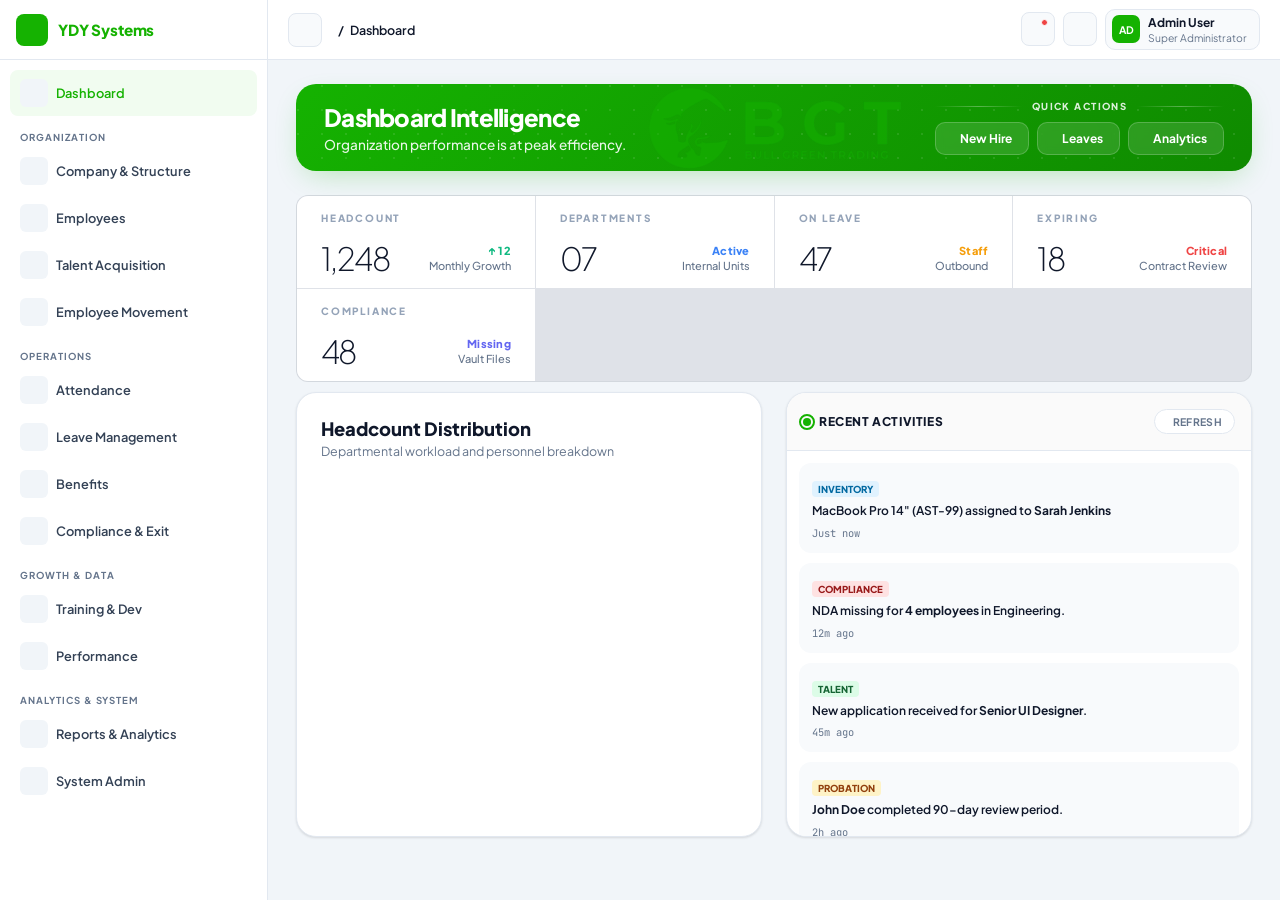
==== index.html @ 723e5ff7 "Update index.html" ====
<!DOCTYPE html>
<html lang="en">
<head>
<meta charset="UTF-8">
<meta name="viewport" content="width=device-width, initial-scale=1.0">
<title>YDY HRM Enterprise</title>
<link rel="preconnect" href="https://fonts.googleapis.com">
<link rel="preconnect" href="https://fonts.gstatic.com" crossorigin>
<link rel="dns-prefetch" href="https://unpkg.com">
<link rel="dns-prefetch" href="https://cdn.jsdelivr.net">
<link href="https://fonts.googleapis.com/css2?family=Plus+Jakarta+Sans:wght@400;500;600;700;800&family=JetBrains+Mono:wght@400;500&display=swap" rel="stylesheet">
<style>
:root{--primary:#15b201;--primary-light:#f1fcf0;--primary-dark:#0f8a00;--sidebar-w:268px;--header-h:60px;--bg:#f1f5f9;--surface:#ffffff;--border:#e2e8f0;--text:#0f172a;--muted:#64748b;--success:#16a34a;--success-bg:#dcfce7;--warning:#d97706;--warning-bg:#fef3c7;--danger:#dc2626;--danger-bg:#fee2e2;--info:#0891b2;--info-bg:#cffafe;--radius:10px;--shadow:0 1px 3px rgba(0,0,0,.07),0 1px 2px rgba(0,0,0,.05);--shadow-md:0 4px 6px -1px rgba(0,0,0,.07),0 2px 4px -1px rgba(0,0,0,.05);--transition:.28s cubic-bezier(.4,0,.2,1)}
*{margin:0;padding:0;box-sizing:border-box;scrollbar-width:thin;scrollbar-color:#cbd5e1 transparent}
::-webkit-scrollbar{width:6px;height:6px}
::-webkit-scrollbar-track{background:transparent}
::-webkit-scrollbar-thumb{background:#cbd5e1;border-radius:20px;border:1px solid transparent;background-clip:content-box}
::-webkit-scrollbar-thumb:hover{background:var(--primary);border:0 solid transparent}
.sidebar-scroll:hover::-webkit-scrollbar-thumb,.content-area:hover::-webkit-scrollbar-thumb,.table-wrap:hover::-webkit-scrollbar-thumb,.modal-box:hover::-webkit-scrollbar-thumb{background:#cbd5e1}
.sidebar-scroll::-webkit-scrollbar-thumb:hover,.content-area::-webkit-scrollbar-thumb:hover,.table-wrap::-webkit-scrollbar-thumb:hover,.modal-box::-webkit-scrollbar-thumb:hover{background:var(--primary)!important}
body{font-family:'Plus Jakarta Sans',sans-serif;background:var(--bg);color:var(--text);display:flex;min-height:100vh;overflow:hidden}
.sidebar{width:var(--sidebar-w);background:var(--surface);border-right:1px solid var(--border);display:flex;flex-direction:column;position:fixed;height:100vh;z-index:200;transition:width var(--transition),transform var(--transition);overflow:visible}
.sidebar-brand{height:var(--header-h);padding:0 16px;display:flex;align-items:center;gap:10px;font-weight:800;font-size:.95rem;color:var(--primary);border-bottom:1px solid var(--border);letter-spacing:-.01em;flex-shrink:0;white-space:nowrap;overflow:hidden}
.brand-icon{width:32px;height:32px;background:var(--primary);border-radius:8px;display:flex;align-items:center;justify-content:center;color:#fff;flex-shrink:0}
.sidebar-brand-text{overflow:hidden;white-space:nowrap;transition:opacity var(--transition),width var(--transition)}
.sidebar-scroll{flex:1;overflow-y:auto;overflow-x:hidden;padding:10px 10px 20px}
.nav-label{padding:14px 10px 5px;font-size:.6rem;text-transform:uppercase;letter-spacing:.1em;color:var(--muted);font-weight:700;white-space:nowrap;overflow:hidden}
.nav-group{margin-bottom:1px}
.nav-trigger{display:flex;align-items:center;justify-content:space-between;padding:9px 10px;color:#334155;border-radius:8px;font-size:.8rem;font-weight:600;cursor:pointer;transition:background .15s,color .15s;user-select:none;white-space:nowrap}
.nav-trigger:hover,.nav-trigger.parent-active{background:var(--primary-light)!important;color:var(--primary)!important}
.nav-trigger.open{background:transparent;color:var(--text)}
.nav-trigger-left{display:flex;align-items:center;gap:8px;overflow:hidden}
.nav-icon{width:28px;height:28px;border-radius:6px;display:flex;align-items:center;justify-content:center;background:#f1f5f9;color:var(--muted);flex-shrink:0;transition:all .15s}
.nav-trigger.open .nav-icon{background:#f1f5f9;color:var(--muted)}
.nav-trigger:hover .nav-icon,.nav-active .nav-icon,.nav-trigger.parent-active .nav-icon{background:var(--primary-light)!important;color:var(--primary)!important}
.chevron{transition:transform .2s;color:#94a3b8;flex-shrink:0}
.nav-trigger.open .chevron{transform:rotate(90deg);color:var(--primary)}
.submenu{overflow:hidden;max-height:0;transition:max-height .3s ease;padding-left:10px}
.submenu.open{max-height:1000px}
.sub-link{display:flex;align-items:center;gap:8px;padding:7px 10px;color:var(--muted);font-size:.77rem;font-weight:500;border-radius:6px;cursor:pointer;transition:all .15s;margin-bottom:1px;white-space:nowrap}
.sub-link:hover{color:var(--primary);background:#f8fafc}
.sub-link.active{color:var(--primary)!important;background:var(--primary-light);font-weight:700}
.sub-dot{width:6px;height:6px;border-radius:50%;background:var(--border);flex-shrink:0}
.sub-link.active .sub-dot{background:var(--primary)}
.dash-link{display:flex;align-items:center;gap:8px;padding:9px 10px;border-radius:8px;font-size:.8rem;font-weight:600;cursor:pointer;color:#334155;transition:all .15s;white-space:nowrap}
.dash-link:hover,.dash-link.active{background:var(--primary-light);color:var(--primary)}
.sidebar-overlay{display:none;position:fixed;inset:0;background:rgb(0,0,0);z-index:199;opacity:0;transition:opacity var(--transition)}
.sidebar-overlay.visible{opacity:1}
.sidebar.collapsed{width:78px!important;overflow:visible!important}
.sidebar.collapsed .sidebar-brand{background:#fff!important;border-bottom:1px solid #1e293b!important}
.sidebar.collapsed .sidebar-scroll{background:var(--surface)!important;overflow-y:auto!important;overflow-x:hidden!important;height:calc(100vh - var(--header-h))}
.sidebar.collapsed .sidebar-scroll::-webkit-scrollbar-thumb{background:rgba(255,255,255,.2)}
.sidebar.collapsed .nav-icon{background:#f1f5f9!important;color:var(--muted)!important;margin:0 auto}
.sidebar.collapsed .nav-trigger:hover .nav-icon,.sidebar.collapsed .dash-link:hover .nav-icon{background:var(--primary-light)!important;color:var(--primary)!important}
.sidebar.collapsed .nav-trigger,.sidebar.collapsed .dash-link{margin:4px 8px;padding:10px 0;justify-content:flex-start}
.sidebar.collapsed .nav-trigger-left{gap:0}
.sidebar.collapsed .nav-icon{margin:0 auto;width:32px;height:32px}
.sidebar.collapsed .sidebar-brand-text,.sidebar.collapsed .nav-label,.sidebar.collapsed span,.sidebar.collapsed .chevron{display:none!important}
.sidebar.collapsed .dash-link:hover::after{display:none!important}
.sidebar.collapsed .nav-group::after{content:'';position:absolute;top:0;right:-15px;width:20px;height:100%;z-index:5;display:none}
@media(min-width:769px){
  .sidebar.collapsed .submenu{display:none!important}
  .sidebar.collapsed .dash-link:hover .nav-trigger-left span{display:block!important;position:fixed;left:78px;width:160px;padding:12px 16px;background:var(--surface);color:var(--text);font-size:.8rem;font-weight:700;border:1px solid var(--border);border-left:4px solid var(--primary);border-radius:0 10px 10px 0;box-shadow:15px 10px 40px rgba(0,0,0,.15);z-index:9999;pointer-events:none;transform:translateX(0)}
  .sidebar.collapsed .nav-group{position:relative}
  .sidebar.collapsed .nav-group::after{content:'';position:absolute;top:0;right:-20px;width:25px;height:100%;z-index:10;display:none}
  .sidebar.collapsed .nav-group:hover::after{display:block;z-index:5}
  .sidebar.collapsed .nav-group:hover .submenu{display:flex!important;flex-direction:column;position:fixed;left:78px;width:230px;background:var(--surface);border:1px solid var(--border);border-left:4px solid var(--primary);border-radius:0 12px 12px 12px;box-shadow:15px 10px 40px rgba(0,0,0,.15);padding:45px 8px 12px;opacity:1;visibility:visible;z-index:9999;max-height:calc(100vh - 20px)!important;overflow-y:auto!important;margin-left:-1px;transform:translateX(0);transition:opacity .2s ease}
  .sidebar.collapsed .nav-group:hover .nav-trigger-left span{pointer-events:none;display:block!important;position:fixed;left:78px;z-index:10000;margin-left:-1px;width:222px;padding:12px 16px;background:#fafafa;color:var(--text);font-size:.65rem;font-weight:800;text-transform:uppercase;letter-spacing:.05em;border-bottom:1px solid var(--border);border-radius:0 11px 0 0;transform:translateX(0)}
  .sidebar.collapsed .nav-group:hover .sub-link{display:flex!important;padding:10px 12px!important;color:var(--muted)!important}
  .sidebar.collapsed .nav-group:hover .sub-link span{display:block!important;font-size:.8rem!important}
  .sidebar.collapsed .nav-group:hover .sub-dot{display:block!important}
  .sidebar.collapsed .dash-link:hover::after{content:attr(title);position:fixed;left:85px;background:var(--text);color:#fff;padding:6px 12px;border-radius:6px;font-size:.75rem;white-space:nowrap;z-index:9999}
  .sidebar.collapsed .nav-group:hover .dash-link span{display:block!important;position:absolute;left:72px;background:var(--text);color:#fff;padding:5px 12px;border-radius:6px;font-size:.75rem}
}
.main{flex:1;margin-left:var(--sidebar-w);display:flex;flex-direction:column;height:100vh;overflow:hidden;transition:margin-left var(--transition)}
.main.sidebar-collapsed{margin-left:78px}
@media(max-width:768px){.main{margin-left:0!important}}
.topbar{height:var(--header-h);background:var(--surface);border-bottom:1px solid var(--border);display:flex;align-items:center;justify-content:space-between;padding:0 20px;flex-shrink:0;gap:10px}
.topbar-left{display:flex;align-items:center;gap:10px;min-width:0}
.breadcrumb{display:flex;align-items:center;gap:6px;font-size:.78rem;color:var(--muted);white-space:nowrap;overflow:hidden}
.breadcrumb span{color:var(--text);font-weight:600}
.topbar-right{display:flex;align-items:center;gap:8px;flex-shrink:0}
.icon-btn{width:34px;height:34px;border-radius:8px;background:#f8fafc;border:1px solid var(--border);display:flex;align-items:center;justify-content:center;cursor:pointer;color:var(--muted);transition:all .15s;position:relative;flex-shrink:0}
.icon-btn:hover{background:var(--primary-light);color:var(--primary)}
.notif-dot{position:absolute;top:6px;right:6px;width:7px;height:7px;border-radius:50%;background:#ef4444;border:1.5px solid var(--surface)}
.sidebar-toggle{cursor:pointer;width:34px;height:34px;border-radius:8px;background:#f8fafc;border:1px solid var(--border);display:flex;align-items:center;justify-content:center;color:var(--muted);transition:all .15s;flex-shrink:0}
.sidebar-toggle:hover{background:var(--primary-light);color:var(--primary);border-color:var(--primary)}
.topbar-user{display:flex;align-items:center;gap:8px;padding:5px 12px 5px 6px;border:1px solid var(--border);border-radius:10px;background:#f8fafc;cursor:pointer;transition:background .15s}
.topbar-user:hover{background:var(--primary-light)}
.topbar-user-avatar{width:28px;height:28px;border-radius:7px;background:var(--primary);color:#fff;display:flex;align-items:center;justify-content:center;font-size:.65rem;font-weight:700;flex-shrink:0}
.topbar-user-info{line-height:1.3}
.topbar-user-info .u-name{font-size:.75rem;font-weight:700;color:var(--text);white-space:nowrap}
.topbar-user-info .u-role{font-size:.65rem;color:var(--muted);white-space:nowrap}
@media(max-width:480px){.topbar-user-info{display:none}.topbar-user{padding:5px}}
.content-area{flex:1;overflow-y:auto;padding:24px 28px}
@media(max-width:768px){.content-area{padding:16px}}
@media(max-width:480px){.content-area{padding:12px}}
.page{display:none}
.page.active{display:block}
.page-header{display:flex;justify-content:space-between;align-items:flex-start;margin-bottom:24px;flex-wrap:wrap;gap:12px}
.page-title{font-size:1.1rem;font-weight:800;color:var(--text)}
.page-sub{font-size:.78rem;color:var(--muted);margin-top:3px}
.btn{display:inline-flex;align-items:center;gap:6px;padding:8px 16px;border-radius:8px;font-size:.78rem;font-weight:600;cursor:pointer;border:none;transition:all .15s;font-family:inherit;white-space:nowrap}
.btn-primary{background:var(--primary);color:#fff}
.btn-primary:hover{background:var(--primary-dark)}
.btn-secondary{background:#f1f5f9;color:var(--text);border:1px solid var(--border)}
.btn-secondary:hover{background:#e2e8f0}
.btn-danger{background:var(--danger);color:#fff}
.btn-danger:hover{background:#b91c1c}
.btn-success{background:var(--success);color:#fff}
.btn-success:hover{background:#15803d}
.btn-sm{padding:5px 10px;font-size:.72rem}
.btn-xs{padding:3px 8px;font-size:.68rem}
.btn-glass-pro{background:rgba(255,255,255,.15);border:1px solid rgba(255,255,255,.25);backdrop-filter:blur(10px);color:white;padding:12px 20px;border-radius:12px;font-size:.8rem;font-weight:700;display:flex;align-items:center;gap:8px;transition:all .2s ease;cursor:pointer}
.btn-glass-pro:hover{background:rgba(255,255,255,.25);transform:translateY(-2px);border-color:rgba(255,255,255,.5)}
.btn-glass-pro-slim{all:unset;display:flex;align-items:center;gap:8px;padding:8px 16px;background:rgba(255,255,255,.12);border:1px solid rgba(255,255,255,.2);border-radius:10px;color:white;font-size:.75rem;font-weight:700;cursor:pointer;transition:all .2s ease;backdrop-filter:blur(4px)}
.btn-glass-pro-slim i{opacity:.9}
.btn-glass-pro-slim:hover{background:rgba(255,255,255,.25);border-color:rgba(255,255,255,.5);transform:translateY(-2px)}
.btn-glass-pro-slim:active{transform:translateY(0) scale(.97)}
.btn-edit-glass{background:rgba(255,255,255,.15);color:#fff;border:1px solid rgba(255,255,255,.3);backdrop-filter:blur(4px);padding:10px 18px;font-size:.75rem;letter-spacing:.02em;transition:all .2s ease}
.btn-edit-glass:hover{background:rgba(255,255,255,.3);color:#fff;transform:translateY(-2px)}
.card{background:var(--surface);border:1px solid var(--border);border-radius:var(--radius);box-shadow:var(--shadow)}
.card-body{padding:20px}
.card-header{padding:16px 20px;border-bottom:1px solid var(--border);display:flex;align-items:center;justify-content:space-between;flex-wrap:wrap;gap:8px}
.card-title{font-size:.88rem;font-weight:700;color:var(--text)}
.stats-row{display:grid;gap:16px;margin-bottom:20px}
.stats-4{grid-template-columns:repeat(4,1fr)}
.stats-3{grid-template-columns:repeat(3,1fr)}
@media(max-width:1100px){.stats-4{grid-template-columns:repeat(2,1fr)}}
@media(max-width:600px){.stats-4,.stats-3{grid-template-columns:1fr 1fr}}
@media(max-width:400px){.stats-4,.stats-3{grid-template-columns:1fr}}
.stat-card{background:var(--surface);border:1px solid var(--border);border-radius:var(--radius);padding:18px;box-shadow:var(--shadow)}
.stat-label{font-size:.7rem;font-weight:600;color:var(--muted);text-transform:uppercase;letter-spacing:.05em;margin-bottom:6px}
.stat-value{font-size:1.5rem;font-weight:800;color:var(--text);line-height:1}
.stat-change{font-size:.72rem;margin-top:6px}
.stat-up{color:var(--success)}
.stat-icon-wrap{width:40px;height:40px;border-radius:8px;display:flex;align-items:center;justify-content:center;flex-shrink:0}
.stat-flex{display:flex;align-items:center;justify-content:space-between}
.bento-grid{display:grid;grid-template-columns:repeat(12,1fr);grid-auto-rows:min-content;gap:12px}
@media(max-width:900px){.bento-grid>[style*="span 5"],.bento-grid>[style*="span 4"],.bento-grid>[style*="span 3"],.bento-grid>[style*="span 7"],.bento-grid>[style*="span 12"]{grid-column:span 12!important}}
.bento-card{background:var(--surface);border:1px solid var(--border);border-radius:8px;display:flex;flex-direction:column}
.bento-header{padding:12px 16px;border-bottom:1px solid var(--border);display:flex;align-items:center;gap:8px;background:#fafafa}
.bento-header i{color:var(--primary)}
.bento-title{font-size:.75rem;font-weight:800;text-transform:uppercase;letter-spacing:.03em;color:var(--muted)}
.bento-body{padding:16px;flex:1}
.bento-item{background:var(--surface);border:1px solid var(--border);border-radius:20px;padding:24px;transition:transform .2s ease,border-color .2s ease}
.bento-item:hover{border-color:var(--primary)}
.d-row{display:flex;justify-content:space-between;align-items:center;padding:8px 0;border-bottom:1px dotted var(--border);gap:8px}
.d-row:last-child{border-bottom:none;padding-bottom:0}
.d-row:first-child{padding-top:0}
.d-label{font-size:.72rem;color:var(--muted);font-weight:500;flex-shrink:0}
.d-value{font-size:.78rem;font-weight:700;color:var(--text);text-align:right}
.table-wrap{overflow-x:auto;position:relative;border-radius:0 0 var(--radius) var(--radius);-webkit-overflow-scrolling:touch}
table.tbl{width:100%;border-collapse:separate;border-spacing:0;table-layout:auto}
table.tbl th{cursor: pointer; user-select: none; transition: background .15s;padding:6px 18px!important;background:#f8fafc;font-size:.72rem;font-weight:900;color:var(--muted);text-transform:uppercase;letter-spacing:.05em;border-bottom:1px solid var(--border);white-space:nowrap;text-align:left}
table.tbl th:hover { background: #f1f5f9!important; color: var(--primary); }
.sort-indicator { margin-left: 4px; opacity: 0.5; font-family: monospace; font-size: 10px; }
table.tbl td{padding:4px 14px!important;font-size:.8rem;border-bottom:1px solid var(--border);color:var(--text);vertical-align:middle;background-color:var(--surface)}
table.tbl tr:hover td{background-color:#fcfdfe!important}
table.tbl th:last-child,table.tbl td:last-child{width:.1%;white-space:nowrap;position:sticky;right:0;z-index:20;border-left:1px solid var(--border);box-shadow:-4px 0 8px -4px rgba(0,0,0,.1)}
table.tbl th:last-child{background:#f8fafc}
table.tbl td:last-child{background:var(--surface);text-align:center}
table.tbl tr:hover td:last-child{background:#fcfdfe!important}
#tbl-employees table.tbl{width:max-content;min-width:100%}
#tbl-employees table.tbl td,#tbl-employees table.tbl th{min-width:140px}
#tbl-employees table.tbl th:first-child,#tbl-employees table.tbl td:first-child{position:sticky;left:0;z-index:21;border-right:1px solid var(--border);background:#f8fafc}
#tbl-employees table.tbl td:first-child{background:var(--surface)}
.pagination{display:flex;align-items:center;justify-content:space-between;padding:12px 16px;border-top:1px solid var(--border);flex-wrap:wrap;gap:8px}
.pagination-info{font-size:.75rem;color:var(--muted)}
.pagination-btns{display:flex;align-items:center;gap:4px;flex-wrap:wrap}
.pg-btn{min-width:30px;height:30px;padding:0 6px;border-radius:6px;border:1px solid var(--border);background:#fff;font-size:.75rem;font-weight:600;cursor:pointer;display:flex;align-items:center;justify-content:center;color:var(--muted);transition:all .15s}
.pg-btn:hover:not(:disabled){background:var(--primary-light);color:var(--primary);border-color:var(--primary)}
.pg-btn.active{background:var(--primary);color:#fff;border-color:var(--primary)}
.pg-btn:disabled{opacity:.4;cursor:not-allowed}
.badge{display:inline-flex;align-items:center;gap:4px;padding:3px 9px;border-radius:20px;font-size:.68rem;font-weight:700}
.badge-success{background:var(--success-bg);color:var(--success)}
.badge-warning{background:var(--warning-bg);color:var(--warning)}
.badge-danger{background:var(--danger-bg);color:var(--danger)}
.badge-info{background:var(--info-bg);color:var(--info)}
.badge-neutral{background:#f1f5f9;color:var(--muted)}
.badge-primary{background:var(--primary-light);color:var(--primary)}
.avatar{width:36px;height:36px;border-radius:8px;background:var(--primary-light);color:var(--primary);display:flex;align-items:center;justify-content:center;font-size:.68rem;font-weight:700;flex-shrink:0}
.avatar-sm{width:28px;height:28px;font-size:.6rem}
.search-container{width:100%;max-width:400px;position:relative}
.search-inner{display:flex;align-items:center;height:40px;background:var(--surface);border:1px solid var(--border);border-radius:10px;padding:0 4px 0 14px;transition:all .2s ease;box-shadow:var(--shadow)}
.search-inner:focus-within{border-color:var(--primary);background:#fff;box-shadow:0 0 0 3px var(--primary-light),0 4px 12px rgba(0,0,0,.05)}
.search-lead-icon{color:var(--muted);width:15px;height:15px;flex-shrink:0;transition:color .2s ease}
.search-inner:focus-within .search-lead-icon{color:var(--primary)}
.search-inner input{flex:1;border:none;background:transparent;outline:none;padding:0 10px;font-family:inherit;font-size:.8rem;font-weight:600;color:var(--text)}
.search-inner input::placeholder{color:var(--muted);font-weight:500}
.search-actions{display:flex;align-items:center;gap:4px}
.btn-search-ghost,.btn-search-primary{width:32px;height:32px;display:flex;align-items:center;justify-content:center;border-radius:8px;cursor:pointer;border:none;transition:all .15s ease}
.btn-search-ghost i,.btn-search-primary i{width:14px;height:14px}
.btn-search-ghost{background:transparent;color:var(--muted);opacity:0;visibility:hidden;transform:scale(.9)}
.btn-search-ghost:hover{background:var(--danger-bg);color:var(--danger)}
.search-inner:has(input:not(:placeholder-shown)) .btn-search-ghost{opacity:1;visibility:visible;transform:scale(1)}
.btn-search-primary{background:var(--primary);color:#fff;box-shadow:0 2px 4px rgba(21,178,1,.2)}
.btn-search-primary:hover{background:var(--primary-dark);transform:translateX(2px)}
.search-icon{position:absolute;left:12px;top:50%;transform:translateY(-50%);color:var(--muted);pointer-events:none}
.sel{padding:7px 10px;border:1px solid var(--border);border-radius:8px;font-size:.78rem;font-family:inherit;color:var(--text);background:#f8fafc;outline:none;cursor:pointer}
.sel:focus{border-color:var(--primary)}
.form-grid{display:grid;gap:16px}
.fg-2{grid-template-columns:1fr 1fr}
.fg-3{grid-template-columns:1fr 1fr 1fr}
@media(max-width:600px){.fg-2,.fg-3{grid-template-columns:1fr}}
.form-group label{display:block;font-size:.75rem;font-weight:600;color:var(--text);margin-bottom:5px}
.form-group input,.form-group select,.form-group textarea{width:100%;padding:8px 12px;border:1px solid var(--border);border-radius:8px;font-size:.8rem;font-family:inherit;color:var(--text);background:#f8fafc;outline:none;transition:border .15s}
.form-group input:focus,.form-group select:focus,.form-group textarea:focus{border-color:var(--primary);background:#fff}
.form-group textarea{resize:vertical;min-height:80px}
input[type="checkbox"]{accent-color:var(--primary);width:15px;height:15px;cursor:pointer}
.oc-blueprint{width:100%;background-color:#f8fafc;background-image:radial-gradient(#e2e8f0 1.5px,transparent 1.5px);background-size:30px 30px;border:1px solid var(--border);border-radius:16px;padding:40px 20px 20px;overflow:auto;justify-content:center;position:relative;box-shadow:inset 0 0 40px rgba(0,0,0,.02);min-height:500px;align-items:flex-start;cursor:grab;user-select:none;-webkit-overflow-scrolling: touch;display: block; text-align: center;}
.oc-blueprint:active{cursor:grabbing}

/* Mobile specific layout (Screens smaller than 768px) */
@media (max-width: 768px) {
   .oc-tree ul {display: flex; flex-direction: column;  align-items: center;padding-top: 0;   }
    .oc-tree li { padding: 20px 0 0 0 !important; display: block; }
    .oc-tree li::before,.oc-tree li::after,.oc-tree ul::before { display: none !important; }
     .oc-tree li:not(:only-child)::after { content: ''; position: absolute; top: 0; left: 50%; border-left: 2px solid #cbd5e1; width: 0; height: 20px;}
    /* Adjust Node sizes for mobile */
    .oc-node {width: 240px; max-width: 90vw;
    }
    /* Submenu (Staff/Positions) adjustments */
    .submenu-jobs { flex-direction: column !important; align-items: center; gap: 8px !important; padding-top: 10px !important; }
    .oc-staff {  width: 200px !important;  }
    /* Ensure the zoom container doesn't shrink too small automatically */
    #oc-zoom-container { transform: none !important;   display: inline-block;}    
    /* Hide zoom controls on mobile as they interfere with touch */
    .icon-btn-group { display: none !important; }
}
.oc-container{display:inline-block;text-align:center}
.oc-tree ul{padding-top:40px;position:relative;display:flex;justify-content:center;padding-left:0}
.oc-tree li{list-style-type:none;position:relative;padding:40px 10px 0}
.oc-tree li::before,.oc-tree li::after{content:'';position:absolute;top:0;right:50%;border-top:2px solid #cbd5e1;width:50%;height:40px}
.oc-tree>li::before,.oc-tree>li::after{display:none!important}
.oc-tree>li{padding-top:0!important}
.oc-tree::before{display:none!important}
.oc-tree li::after{right:auto;left:50%;border-left:2px solid #cbd5e1}
.oc-tree li:only-child::after,.oc-tree li:only-child::before{display:none}
.oc-tree li:only-child{padding-top:0}
.oc-tree li:first-child::before,.oc-tree li:last-child::after{border:0 none}
.oc-tree li:last-child::before{border-right:2px solid #cbd5e1;border-radius:0 5px 0 0}
.oc-tree li:first-child::after{border-radius:5px 0 0 0}
.oc-tree ul::before{content:'';position:absolute;top:0;left:50%;border-left:2px solid #cbd5e1;width:0;height:40px}
.oc-node{background:#fff;border:1px solid var(--border);border-radius:14px;width:200px;display:inline-block;position:relative;z-index:10;box-shadow:var(--shadow-md);transition:all .3s cubic-bezier(.4,0,.2,1);overflow:hidden}
.oc-node:hover{transform:translateY(-8px);box-shadow:0 20px 25px -5px rgba(0,0,0,.1),0 10px 10px -5px rgba(0,0,0,.04);border-color:var(--primary)}
.oc-node-header{padding:8px 12px;background:#fafafa;border-bottom:1px solid #f1f5f9;display:flex;justify-content:space-between;align-items:center}
.oc-id{font-size:9px;font-weight:800;color:var(--muted);font-family:'JetBrains Mono'}
.oc-node-body{padding:15px;display:flex;align-items:center;gap:12px;text-align:left}
.oc-node-avatar{width:42px;height:42px;border-radius:10px;background:var(--primary-light);color:var(--primary);display:flex;align-items:center;justify-content:center;font-weight:800;font-size:.8rem;flex-shrink:0}
.oc-node-info{min-width:0}
.oc-node-name{font-size:.85rem;font-weight:800;color:var(--text);white-space:nowrap;overflow:hidden;text-overflow:ellipsis}
.oc-node-role{font-size:.65rem;color:var(--muted);font-weight:600;text-transform:uppercase;margin-top:2px}
.oc-node-footer{padding:6px 12px;background:#f8fafc;font-size:9px;font-weight:700;color:var(--muted);border-top:1px solid #f1f5f9;text-transform:uppercase;letter-spacing:.05em}
.oc-mgr{border-top:4px solid var(--primary)}
.oc-staff{border-top:4px solid #cbd5e1;width:170px;padding:12px}
.oc-staff .oc-node-name{font-size:.75rem;text-align:center;width:100%}
.oc-staff .oc-node-role{font-size:.6rem;text-align:center;width:100%}
.modal-overlay{position:fixed;inset:0;background:rgba(0,0,0,.45);z-index:900;display:none;align-items:center;justify-content:center;padding:16px}
.modal-overlay.open{display:flex}
.modal-box{background:var(--surface);border-radius:14px;width:100%;max-width:640px;max-height:90vh;overflow-y:auto;box-shadow:0 20px 60px rgba(0,0,0,.2);animation:modalIn .2s ease}
@keyframes modalIn{from{opacity:0;transform:translateY(-12px) scale(.97)}to{opacity:1;transform:none}}
.modal-header{display:flex;align-items:flex-start;justify-content:space-between;padding:20px 24px 16px;border-bottom:1px solid var(--border)}
.modal-body{padding:20px 24px}
.modal-footer{display:flex;justify-content:flex-end;gap:8px;padding:16px 24px;border-top:1px solid var(--border);flex-wrap:wrap}
.db-hero-banner{background:linear-gradient(135deg,#15b201 0%,#0f8a00 100%);border-radius:20px;padding:20px;color:white;margin-bottom:24px;display:flex;justify-content:space-between;align-items:center;position:relative;overflow:hidden;box-shadow:0 10px 30px -10px rgba(21,178,1,.3)}
.db-hero-banner::before{content:"";position:absolute;inset:0;opacity:.1;background-image:radial-gradient(circle at 2px 2px,white 1px,transparent 0);background-size:24px 24px}
.db-hero-content,.qa-stack-v2{position:relative;z-index:10}
.db-hero-content{position:relative;z-index:1}
.db-hero-title{font-size:1.75rem;font-weight:800;letter-spacing:-.03em;margin-bottom:4px}
.db-hero-sub{font-size:.85rem;opacity:.9;font-weight:500}
.db-quick-actions{display:flex;gap:12px;position:relative;z-index:1}
.db-hero-center-img{position:absolute;left:50%;top:50%;transform:translate(-50%,-50%);height:100%;width:auto;max-height:140px;pointer-events:none;z-index:1;opacity:.5;transition:height .3s ease}
@media(max-width:900px){.db-hero-center-img{opacity:.2;max-height:80px}}
@media(max-width:600px){.db-hero-center-img{display:none}}
.db-actions-wrapper{display:flex;flex-direction:column;align-items:flex-end;gap:8px;position:relative;z-index:1}
.qa-label{font-size:.65rem;font-weight:800;text-transform:uppercase;letter-spacing:.12em;color:rgba(255,255,255,.9);margin-bottom:4px}
.qa-stack-v2{display:flex;flex-direction:column;align-items:center;gap:10px}
.qa-mini-header{display:flex;align-items:center;gap:10px;width:100%}
.qa-mini-label{font-size:.6rem;font-weight:800;text-transform:uppercase;letter-spacing:.15em;color:rgba(255,255,255,.85);white-space:nowrap}
.qa-mini-line{height:1px;flex:1;background:linear-gradient(90deg,transparent,rgba(255,255,255,.3),transparent)}
.qa-button-row{display:flex;gap:8px}
.stat-ribbon-art{display:grid;grid-template-columns:repeat(auto-fit,minmax(200px,1fr));gap:1px;background:rgba(15,23,42,.08);border-radius:12px;overflow:hidden;margin-bottom:10px;border:1px solid rgba(15,23,42,.05)}
@media(max-width:1024px){.stat-ribbon-art{grid-template-columns:repeat(auto-fit,minmax(240px,1fr))}}
.art-card{position:relative;min-height:92px;padding:16px 24px;background:#fff;display:flex;flex-direction:column;justify-content:space-between;transition:all .6s cubic-bezier(.22,1,.36,1);overflow:hidden;cursor:pointer}
.art-card:hover{background:color-mix(in srgb,var(--accent-color) 4%,#fff)}
.art-card::after{content:"";position:absolute;bottom:0;left:0;width:100%;height:2px;background:var(--accent-color);transform:scaleX(0);transform-origin:right;transition:transform .5s cubic-bezier(.22,1,.36,1);opacity:.6}
.art-card:hover::after{transform:scaleX(1);transform-origin:left}
.art-label{font-size:10px;font-weight:800;color:#94a3b8;text-transform:uppercase;letter-spacing:.18em;margin-bottom:8px}
.art-main-row{display:flex;justify-content:space-between;align-items:flex-end}
.art-value{font-size:32px;font-weight:200;color:#0f172a;letter-spacing:-.05em;line-height:.8}
.art-meta-group{display:flex;flex-direction:column;align-items:flex-end;text-align:right}
.art-indicator{font-size:11px;font-weight:800;color:var(--accent-color);letter-spacing:.02em;margin-bottom:2px}
.art-subtext{font-size:11px;font-weight:500;color:#64748b;text-transform:capitalize;line-height:1.2}
.art-headcount{--accent-color:#10b981}
.art-units{--accent-color:#3b82f6}
.art-leave{--accent-color:#f59e0b}
.art-expired{--accent-color:#ef4444}
.art-missing{--accent-color:#6366f1}
@media(max-width:640px){.db-hero-center-img{height:60%;opacity:.3}.art-card{padding:20px;height:auto}.art-value{font-size:28px}}
.bento-container{display:grid;grid-template-columns:1fr 1fr;gap:24px;align-items:stretch;width:100%}
.bento-container>*{grid-column:span 1!important}
@media(max-width:1100px){.bento-container{grid-template-columns:1fr}}
@media(max-width:1200px){.chart-main-wrap,.activity-side-wrap{grid-column:span 2}}
@media(max-width:768px){.db-hero-banner{flex-direction:column;align-items:flex-start;gap:20px;padding:20px!important}.bento-container{grid-template-columns:1fr}.chart-main-wrap,.activity-side-wrap{grid-column:span 1}.qa-button-row{flex-wrap:wrap;justify-content:center}}
.chart-main-wrap{padding:20px}
.activity-side-wrap{background:var(--surface);border:1px solid var(--border);border-radius:20px;display:flex;flex-direction:column;max-height:420px;overflow:hidden;box-shadow:var(--shadow)}
.pulse-header{padding:16px;border-bottom:1px solid var(--border);display:flex;justify-content:space-between;align-items:center;background:#fafafa}
.pulse-label{font-size:.75rem;font-weight:800;color:var(--text);display:flex;align-items:center;gap:8px;text-transform:uppercase;letter-spacing:.05em}
.live-indicator{width:8px;height:8px;background:var(--primary);border-radius:50%;position:relative}
.live-indicator::after{content:'';position:absolute;inset:-4px;border-radius:50%;border:2px solid var(--primary);animation:pulse-ring 1.5s cubic-bezier(.455,.03,.515,.955) infinite}
@keyframes pulse-ring{0%{transform:scale(.3);opacity:1}80%,100%{transform:scale(1.5);opacity:0}}
.hr-pulse-feed{padding:12px;overflow-y:auto;flex:1;scrollbar-width:thin}
.pulse-item{padding:12px;border-radius:12px;background:#f8fafc;margin-bottom:10px;border:1px solid transparent;transition:all .2s ease}
.pulse-item:hover{background:#fff;border-color:var(--border);transform:translateY(-2px);box-shadow:var(--shadow)}
.pulse-type{font-size:.6rem;font-weight:800;text-transform:uppercase;padding:2px 6px;border-radius:4px;margin-bottom:6px;display:inline-block}
.type-asset{background:#e0f2fe;color:#0369a1}
.type-prob{background:#fef3c7;color:#92400e}
.type-crit{background:#fee2e2;color:#991b1b}
.type-hire{background:#dcfce7;color:#166534}
.pulse-content{font-size:.75rem;font-weight:600;color:var(--text);line-height:1.4}
.pulse-ts{font-size:.65rem;color:var(--muted);margin-top:6px;display:block;font-family:'JetBrains Mono',monospace}
.refresh-pill{all:unset;display:flex;align-items:center;gap:6px;padding:5px 12px;background:#fff;border:1px solid var(--border);border-radius:100px;color:var(--muted);font-size:.65rem;font-weight:700;text-transform:uppercase;letter-spacing:.03em;cursor:pointer;transition:all .2s ease;user-select:none}
.refresh-pill:hover{background:var(--primary-light);color:var(--primary);border-color:var(--primary);box-shadow:0 2px 8px -2px rgba(21,178,1,.15)}
.refresh-pill:active{transform:translateY(1px) scale(.96)}
.refresh-pill i{transition:transform .2s ease}
.activity-item{position:relative;padding:12px 16px;background:#f8fafc;border-radius:12px;border-left:4px solid var(--border);margin-bottom:12px;transition:transform .2s ease,box-shadow .2s ease;cursor:default}
.activity-item:hover{transform:translateX(4px);background:#fff;box-shadow:var(--shadow)}
.activity-item.success{border-left-color:var(--success)}
.activity-item.warning{border-left-color:var(--warning)}
.activity-item.danger{border-left-color:var(--danger)}
.activity-item.info{border-left-color:var(--info)}
.activity-header{display:flex;justify-content:space-between;align-items:center;margin-bottom:4px}
.activity-module-tag{font-size:.6rem;font-weight:800;text-transform:uppercase;letter-spacing:.05em;color:var(--muted)}
.activity-time{font-size:.65rem;color:#94a3b8;font-family:'JetBrains Mono',monospace}
.activity-title{font-size:.75rem;font-weight:700;color:var(--text);display:block}
.activity-desc{font-size:.7rem;color:var(--muted);line-height:1.4;margin-top:2px}
.log-container{display:flex;flex-direction:column;gap:12px;height:100%}
.no-activity{flex:1;display:flex;flex-direction:column;align-items:center;justify-content:center;color:var(--muted);gap:8px;opacity:.6;padding:40px 0}
.stat-v6-label{font-size:.7rem;font-weight:800;color:var(--muted);text-transform:uppercase;letter-spacing:.05em}
.stat-v6-value{font-size:1.8rem;font-weight:800;color:var(--text);margin:4px 0}
.stat-v6-trend{font-size:.7rem;font-weight:700;display:flex;align-items:center;gap:4px}
.as-search-wrapper{display:flex;align-items:center;background:#fff;padding:4px 4px 4px 14px;border-radius:10px;border:1px solid var(--border);flex:1;max-width:460px;box-shadow:var(--shadow)}
.as-search-icon{color:var(--muted);flex-shrink:0}
.as-search-input{border:none;background:transparent;padding:8px 12px;font-size:.8rem;outline:none;flex:1;font-family:inherit;color:var(--text);min-width:0}
.as-add-btn{height:32px;padding:0 12px;white-space:nowrap;flex-shrink:0}
.as-stream-header,.asset-stripe{display:grid;grid-template-columns:110px 1.4fr 1fr 1fr 1fr 1.2fr 120px;align-items:center}
@media(max-width:900px){.as-stream-header,.asset-stripe{grid-template-columns:90px 1fr 1fr 90px}.as-stream-header>*:nth-child(n+5),.asset-stripe>*:nth-child(n+5){display:none}}
@media(max-width:580px){.as-stream-header,.asset-stripe{grid-template-columns:80px 1fr 80px}.as-stream-header>*:nth-child(n+4),.asset-stripe>*:nth-child(n+4){display:none}}
.as-stream-header{padding:12px 0;font-size:.65rem;font-weight:700;color:var(--muted);text-transform:uppercase;letter-spacing:.05em}
.asset-stream{display:flex;flex-direction:column;gap:4px}
.asset-stripe{background:var(--surface);padding:14px 0;border-radius:10px;border:1px solid var(--border);transition:all .2s cubic-bezier(.4,0,.2,1)}
.asset-stripe:hover{background:#fcfdfe;border-color:var(--primary);transform:translateX(4px);box-shadow:-4px 0 0 var(--primary),var(--shadow-md)}
.as-id{font-size:.75rem;font-weight:600;color:var(--muted);padding-left:16px}
.as-name{font-size:.8rem;font-weight:700;color:var(--text)}
.as-custodian-prev{font-size:.78rem;font-weight:500;color:var(--muted);opacity:.7}
.as-custodian-curr{font-size:.78rem;font-weight:600;color:var(--text)}
.as-ref-text,.as-location-text{font-size:.75rem;color:var(--muted)}
.as-actions{display:flex;gap:8px;justify-content:flex-end;padding-right:16px}
.as-icon-btn{width:30px;height:30px;border-radius:8px;display:flex;align-items:center;justify-content:center;border:1px solid var(--border);background:#fff;color:var(--muted);transition:all .15s;cursor:pointer}
.as-icon-btn:hover{background:var(--primary);color:#fff;border-color:var(--primary)}
.as-icon-btn.edit-btn:hover{background:var(--text);color:#fff;border-color:var(--text)}
.as-combo-container{position:relative;width:100%}
.as-combo-results{position:absolute;top:calc(100% + 5px);left:0;right:0;background:#fff;border:1px solid var(--border);border-radius:10px;box-shadow:0 12px 30px rgba(0,0,0,.12);max-height:180px;overflow-y:auto;z-index:9999;display:none}
.as-combo-results.active{display:block}
.as-res-item{padding:10px 14px;font-size:.8rem;font-weight:500;cursor:pointer;color:var(--text);border-bottom:1px solid #f8fafc;transition:all .15s}
.as-res-item:last-child{border-bottom:none}
.as-res-item:hover{background:var(--primary-light);color:var(--primary);padding-left:18px}
.info-tile{background:#f8fafc;border:1px solid var(--border);padding:10px 14px;border-radius:8px}
.tile-label{display:block;font-size:.62rem;font-weight:800;text-transform:uppercase;color:var(--muted);letter-spacing:.03em;margin-bottom:4px}
.tile-val{font-size:.85rem;font-weight:700;color:var(--text)}
.vault-slot{width:24px;height:24px;border-radius:6px;display:flex;align-items:center;justify-content:center;margin:0 auto;cursor:pointer;transition:all .2s}
.vault-slot.filled{background:var(--success-bg);color:var(--success);border:1px solid #86efac}
.vault-slot.empty{background:#f8fafc;color:#cbd5e1;border:1px dashed #cbd5e1}
.vault-slot.expired{background:var(--danger-bg);color:var(--danger);border:1px solid #fca5a5}
.vault-slot:hover{transform:scale(1.1);filter:brightness(.9)}
.master-profile-wrapper{height:calc(100vh - var(--header-h) - 48px);display:flex;flex-direction:column;gap:16px}
.profile-identity-bar{background:#fff;border:1px solid var(--border);border-radius:12px;padding:16px 24px;display:flex;justify-content:space-between;align-items:center;box-shadow:var(--shadow);flex-shrink:0}
.profile-main-grid{flex:1;display:grid;grid-template-columns:repeat(3,1fr);grid-template-rows:auto 1fr;gap:16px;min-height:0}
.data-card{background:#fff;border:1px solid var(--border);border-radius:12px;display:flex;flex-direction:column;box-shadow:var(--shadow)}
.span-v-2{grid-row:span 2}
.card-label-strip{padding:12px 16px;border-bottom:1px solid var(--border);background:#f8fafc;display:flex;align-items:center;gap:8px}
.card-label-strip i{color:var(--primary)}
.card-label-strip span{font-size:.65rem;font-weight:800;color:#475569;text-transform:uppercase;letter-spacing:.05em}
.card-content{padding:0;display:flex;flex-direction:column;overflow-y:auto}
.data-entry{padding:12px 16px;display:flex;justify-content:space-between;align-items:center;border-bottom:1px solid #f1f5f9}
.data-entry:last-child{border-bottom:none}
.de-label{font-size:.7rem;font-weight:600;color:var(--muted)}
.de-value{font-size:.8rem;font-weight:700;color:#0f172a;text-align:right}
.de-value.mono{font-family:'JetBrains Mono',monospace;color:var(--primary-dark)}
.mini-table{width:100%;border-collapse:collapse}
.mini-table th{text-align:left;font-size:.6rem;color:var(--muted);padding:10px 16px;background:#fafafa;text-transform:uppercase}
.mini-table td{font-size:.75rem;padding:10px 16px;border-bottom:1px solid #f1f5f9;color:var(--text);font-weight:600}
@media(max-width:1024px){.master-profile-wrapper{height:auto;overflow:visible}.profile-main-grid{grid-template-columns:1fr;grid-template-rows:auto}.span-v-2{grid-row:auto}}
.dash-chart-row{display:grid;grid-template-columns:1fr 1fr;gap:18px;margin-top:18px}
@media(max-width:768px){.dash-chart-row{grid-template-columns:1fr}}
.brand-strip{grid-column:span 12;background:var(--primary);color:#fff;padding:16px 24px;border-radius:8px;display:flex;align-items:center;justify-content:space-between;flex-wrap:wrap;gap:12px}
.roles-layout{display:grid;grid-template-columns:220px 1fr;gap:20px}
@media(max-width:768px){.roles-layout{grid-template-columns:1fr}}
.role-pill{padding:9px 14px;border-radius:8px;font-size:.8rem;font-weight:600;cursor:pointer;color:var(--muted);transition:all .15s}
.role-pill:hover{background:#f1f5f9;color:var(--text)}
.role-pill.active{background:var(--primary-light);color:var(--primary)}
.filter-bar{display:flex;align-items:center;gap:8px;padding:14px 16px;border-bottom:1px solid var(--border);flex-wrap:wrap}
.section-label{font-size:.72rem;font-weight:700;color:var(--muted);text-transform:uppercase;letter-spacing:.08em;margin:20px 0 12px}
.divider{height:1px;background:var(--border);margin:18px 0}
.flex-row{display:flex;align-items:center;gap:8px;flex-wrap:wrap}
.flex-col{display:flex;flex-direction:column;gap:8px}
.ml-auto{margin-left:auto}
.mt-4{margin-top:16px}.mt-3{margin-top:12px}.mt-2{margin-top:8px}.mb-4{margin-bottom:16px}
@keyframes spin{to{transform:rotate(360deg)}}
.spin{animation:spin .8s linear infinite}
@media(max-width:768px){
  .sidebar{transform:translateX(-100%);position:fixed;height:100vh;width:280px!important;z-index:1000;transition:transform .3s ease-in-out}
  .sidebar.mobile-open{transform:translateX(0)}
  .main{margin-left:0!important}
  .sidebar-overlay{position:fixed;inset:0;background:rgba(0,0,0,.5);z-index:999;display:none}
  .sidebar-overlay.visible{display:block}
  .sidebar.mobile-open .sidebar-brand-text,.sidebar.mobile-open .nav-label,.sidebar.mobile-open span,.sidebar.mobile-open .chevron{display:block!important}
  .sidebar.mobile-open .nav-trigger,.sidebar.mobile-open .dash-link{justify-content:space-between!important;padding:9px 10px!important}
  .sidebar.mobile-open .nav-icon{margin:0!important}
  .sidebar.collapsed.mobile-open{width:280px!important;background:var(--surface)!important}
}
.form-section-content{display:none}
.form-section-content.active{display:block}
input[type="radio"]{accent-color:var(--primary);width:18px;height:18px;cursor:pointer}
#p-add-employee .role-pill{padding:12px 16px;margin-bottom:4px;border-radius:8px;font-size:.8rem;border-left:3px solid transparent}
#p-add-employee .role-pill.active{background:var(--primary-light);color:var(--primary);border-left:3px solid var(--primary);font-weight:700}
.onboard-grid{display:grid;grid-template-columns:300px 1fr;background:var(--surface);border-radius:20px;border:1px solid var(--border);box-shadow:var(--shadow-md);overflow:hidden;min-height:650px}
.onboard-sidebar{background:#fcfdfe;border-right:1px solid var(--border);padding:32px 24px;display:flex;flex-direction:column}
.onboard-content{padding:48px;overflow-y:auto;background:#fff;display:flex;flex-direction:column}
.step-pro{display:flex;align-items:center;gap:16px;padding:14px;border-radius:12px;cursor:pointer;transition:all .2s;color:var(--muted);font-weight:600;font-size:.82rem;margin-bottom:4px}
.step-pro.active{background:var(--primary-light);color:var(--primary)}
.step-pro.done{color:var(--text)}
.step-idx{width:28px;height:28px;border-radius:8px;display:flex;align-items:center;justify-content:center;font-size:.75rem;font-weight:800;background:#f1f5f9;color:#94a3b8;transition:all .3s;flex-shrink:0}
.step-pro.active .step-idx{background:var(--primary);color:#fff;box-shadow:0 4px 10px rgba(21,178,1,.3)}
.step-pro.done .step-idx{background:var(--success);color:#fff}
.input-group-label{font-size:1rem;font-weight:800;color:var(--text);margin-bottom:4px}
.input-group-sub{font-size:.78rem;color:var(--muted);margin-bottom:24px}
.form-ctrl{background:#fff!important;border:1.5px solid #e2e8f0!important;border-radius:10px!important;padding:10px 14px!important;font-size:.85rem!important;width:100%;transition:all .2s}
.form-ctrl:focus{border-color:var(--primary)!important;box-shadow:0 0 0 4px var(--primary-light)!important;outline:none}
.dot-progress{display:flex;gap:6px}
.dot{width:6px;height:6px;border-radius:50%;background:#e2e8f0;transition:all .3s}
.dot.active{background:var(--primary);width:20px;border-radius:10px}
@media(max-width:992px){.onboard-grid{grid-template-columns:1fr;height:auto}.onboard-sidebar{border-right:none;border-bottom:1px solid var(--border);padding:20px}#onboard-nav-list{display:flex;overflow-x:auto;gap:8px;padding-bottom:10px}.step-pro{flex-shrink:0;margin-bottom:0;white-space:nowrap}.onboard-content{padding:24px}}
@media(max-width:640px){.identity-flex-container{flex-direction:column;align-items:center!important;gap:20px!important}.profile-upload-wrapper{width:100%;display:flex;flex-direction:column;align-items:center}.fg-2,.fg-3{grid-template-columns:1fr!important}}
.identity-master-wrapper{display:flex;gap:40px;align-items:flex-start;background:#fcfdfe;padding:30px;border-radius:18px;border:1px solid #eef2f6}
.avatar-upload-zone{flex-shrink:0;display:flex;flex-direction:column;align-items:center;gap:12px}
.avatar-frame{width:130px;height:130px;border-radius:24px;background:#fff;border:2px dashed #cbd5e1;display:flex;align-items:center;justify-content:center;overflow:hidden;position:relative;transition:all .3s ease;box-shadow:var(--shadow)}
.avatar-frame:hover{border-color:var(--primary);background:var(--primary-light)}
.identity-fields-container{flex:1;display:flex;flex-direction:column;gap:24px}
.name-grid-row{display:grid;grid-template-columns:1.2fr 1fr 1.2fr;gap:12px}
.demo-grid-row{display:grid;grid-template-columns:1fr 1fr 1fr;gap:12px}
.form-group label{font-size:.68rem!important;text-transform:uppercase;letter-spacing:.03em;color:var(--muted);margin-bottom:6px}
.identity-divider{height:1px;background:linear-gradient(90deg,#eef2f6 0%,transparent 100%);margin:5px 0}
.step-dot{width:8px;height:8px;border-radius:50%;background:#e2e8f0;transition:all .3s}
.step-dot.active{background:var(--primary);width:24px;border-radius:4px}
.form-header-pro{padding-bottom:24px;margin-bottom:32px;border-bottom:1px solid #f1f5f9}
.field-error { border-color: var(--danger) !important; background-color: var(--danger-bg) !important; }
.review-container { display: grid; grid-template-columns: 1fr 1fr; gap: 24px; }
.review-sec { background: #f8fafc; padding: 16px; border-radius: 12px; border: 1px solid var(--border); }
.review-sec-title { font-size: .65rem; font-weight: 800; color: var(--primary); text-transform: uppercase; letter-spacing: .05em; margin-bottom: 12px; display: flex; align-items: center; gap: 6px; }
.review-row { display: flex; justify-content: space-between; padding: 6px 0; border-bottom: 1px solid rgba(0,0,0,0.03); font-size: .78rem; }
.review-row:last-child { border-bottom: none; }
.rev-label { color: var(--muted); font-weight: 500; }
.rev-val { color: var(--text); font-weight: 700; }
@media(max-width:600px){ .review-container { grid-template-columns: 1fr; } }
.role-pill-v2{padding:12px;border-radius:10px;border:1px solid var(--border);cursor:pointer;transition:all .15s;background:#fff;margin-bottom:8px;display:flex;align-items:center;gap:10px}
.role-pill-v2:hover,.role-pill-v2.active{border-color:var(--primary);background:var(--primary-light)}
.role-pill-v2.active i{color:var(--primary)}
.switch{position:relative;display:inline-block;width:32px;height:18px}
.switch input{opacity:0;width:0;height:0}
.slider{position:absolute;cursor:pointer;inset:0;background:#e2e8f0;transition:.2s;border-radius:20px}
.slider:before{position:absolute;content:"";height:12px;width:12px;left:3px;bottom:3px;background:#fff;transition:.2s;border-radius:50%}
input:checked+.slider{background:var(--primary)}
input:checked+.slider:before{transform:translateX(14px)}
/* Social Media Hover Animation */
.social-link-row {
  transition: all 0.2s ease-in-out;
  cursor: pointer;
}

.social-link-row:hover {
  background: var(--primary-light) !important; /* Your theme's light green */
  border-color: var(--primary) !important;       /* Your theme's solid green */
  transform: translateX(6px);                   /* Simple slide right effect */
}
/* Submenu job positions styling */
.submenu-jobs {
  padding-left: 0;
  display: flex;
  flex-wrap: wrap;
  justify-content: center;
  gap: 12px;
  margin-top: 8px;
  position: relative;
}

.submenu-jobs li {
  list-style: none;
  display: inline-block;
  padding: 0;
  margin: 0;
}

.submenu-jobs li::before,
.submenu-jobs li::after {
  display: none !important;
}

.oc-staff {
  transition: all 0.2s ease;
}

.oc-staff:hover {
  transform: translateY(-4px);
  border-color: var(--primary) !important;
  box-shadow: var(--shadow-md);
}
/* REFINED ATTENDANCE SYSTEM */
.att-meta-bar {
    display: none; /* Hidden until generated */
    align-items: center; 
    justify-content: space-between; 
    padding: 12px 20px; 
    background: #fff; 
    border: 1px solid var(--border); 
    border-bottom: none;
    border-radius: 12px 12px 0 0;
    margin-top: 20px;
}

.att-ledger-card { 
    background: #fff; border: 1px solid var(--border); border-radius: 0 0 12px 12px; 
    box-shadow: var(--shadow-md); overflow: hidden;
}

/* FLAWLESS VIEWPORT & SCROLLBAR */
.att-grid-viewport { 
    overflow: auto; max-height: calc(100vh - 340px); position: relative; 
    scrollbar-width: thin; scrollbar-color: #cbd5e1 transparent;
}

/* Webkit Scrollbar override for consistent grayish look */
.att-grid-viewport::-webkit-scrollbar { width: 6px; height: 6px; }
.att-grid-viewport::-webkit-scrollbar-track { background: transparent; }
.att-grid-viewport::-webkit-scrollbar-thumb { 
    background: #cbd5e1; border-radius: 10px; border: 1px solid transparent; background-clip: content-box; 
}
.att-grid-viewport::-webkit-scrollbar-thumb:hover { background: #94a3b8; }

/* Sticky Identity Column */
.sticky-emp { 
    position: sticky; left: 0; background: #fff !important; z-index: 40; 
    width: 260px; min-width: 260px; padding: 12px 16px !important;
    border-right: 2px solid var(--border) !important;
}

/* Intersection of sticky headers */
th.sticky-emp.sticky-head { z-index: 50; background: #f8fafc !important; }
/* THEME-ALIGNED MATRIX HEADERS */
.sticky-head { 
    background: #f8fafc !important; /* System-standard header background */
    border-bottom: 2px solid var(--border) !important;
    height: 70px; 
    vertical-align: middle;
}

/* Date Number (Large & Bold) */
.ledger-d-num { 
    font-size: 15px; 
    font-weight: 800; 
    color: var(--text); 
    display: block; 
    line-height: 1;
    margin-bottom: 2px;
}

/* Day Name (Muted, Uppercase, Spaced) */
.ledger-d-day { 
    font-size: 9px; 
    font-weight: 800; 
    color: var(--muted); 
    text-transform: uppercase; 
    letter-spacing: 0.1em; /* Pro spacing */
}

/* "Employee Identity" Label Styling */
.id-label-theme {
    font-size: 10px;
    font-weight: 800;
    color: var(--muted);
    text-transform: uppercase;
    letter-spacing: 0.15em;
    padding-left: 16px;
}

/* Today's Column Highlight - Theme Colors */
.is-today { 
    background: var(--primary-light) !important; 
    border-bottom: 3px solid var(--primary) !important; 
}
.is-today .ledger-d-num { color: var(--primary); }

/* Column Separator */
.att-day-col {
    border-right: 1px solid #f1f5f9;
}
/* Legend Badges */
.att-leg-pill { font-size: 10px; font-weight: 800; padding: 4px 10px; border-radius: 20px; text-transform: uppercase; letter-spacing: 0.02em; border: 1px solid transparent; }
.pill-p { background: #dcfce7; color: #15803d; border-color: #bbf7d0; }
.pill-h { background: #fef3c7; color: #92400e; border-color: #fde68a; }
.pill-a { background: #fee2e2; color: #b91c1c; border-color: #fecaca; }
.pill-o { background: #f1f5f9; color: #64748b; border-color: #e2e8f0; }
/* RESTORED ENTERPRISE TYPOGRAPHY */
.ledger-d-num { 
    font-size: 14px; 
    font-weight: 800; 
    color: var(--text); 
    display: block; 
    line-height: 1; 
    margin-bottom: 2px;
}
.ledger-d-day { 
    font-size: 8px; 
    font-weight: 700; 
    color: var(--muted); 
    text-transform: uppercase; 
    letter-spacing: 0.5px;
}

/* RESTORED STATUS CHIPS */
.status-pill {
    width: 32px; 
    height: 32px; 
    border-radius: 10px; /* Modern squircle look */
    margin: 0 auto;
    display: flex; 
    align-items: center; 
    justify-content: center;
    font-size: 11px; 
    font-weight: 800;
    transition: all 0.2s ease;
    cursor: pointer;
    border: 1px solid transparent;
}

/* Color Palette Restoration */
.st-P .status-pill { background: #dcfce7; color: #15803d; border-color: #bbf7d0; }
.st-H .status-pill { background: #fef3c7; color: #92400e; border-color: #fde68a; }
.st-A .status-pill { background: #fee2e2; color: #b91c1c; border-color: #fecaca; }
.st-L .status-pill { background: #e0f2fe; color: #0369a1; border-color: #bae6fd; }
.st-O .status-pill { background: #f1f5f9; color: #64748b; border-color: #e2e8f0; }

.status-pill:hover:not(.future) { 
    transform: translateY(-2px); 
    box-shadow: 0 4px 6px -1px rgba(0, 0, 0, 0.1); 
}

/* Header Intersection Polish */
th.sticky-emp.sticky-head { 
    background: #f8fafc !important; 
    vertical-align: middle;
    border-bottom: 1px solid var(--border);
}
/* THEME-ALIGNED DOUBLE-STICKY MATRIX */
.att-grid-viewport { 
    overflow: auto; 
    max-height: calc(100vh - 320px); 
    position: relative; 
    scrollbar-width: thin; 
    scrollbar-color: #cbd5e1 transparent;
    /* This allows the table headers to pin correctly */
    border-radius: 0 0 12px 12px;
}

/* 1. HORIZONTAL STICKINESS (The Dates) */
.sticky-head { 
    position: sticky; 
    top: 0; /* Pins to the top of the viewport */
    z-index: 30; /* Above the table body rows */
    background: #f8fafc !important; 
    height: 70px;
    border-bottom: 2px solid var(--border) !important;
}

/* 2. VERTICAL STICKINESS (The Names) */
.sticky-emp { 
    position: sticky; 
    left: 0; /* Pins to the left of the viewport */
    z-index: 40; /* Higher than the sticky header to stay on top when scrolling sideways */
    background: #fff !important; 
    width: 260px; 
    min-width: 260px; 
    padding: 12px 16px !important;
    border-right: 2px solid var(--border) !important;
    box-shadow: 4px 0 8px rgba(0,0,0,0.02);
}

/* 3. THE INTERSECTION (The top-left "Employee Identity" cell) */
th.sticky-emp.sticky-head { 
    z-index: 50; /* Highest priority: Pins to both top and left */
    top: 0;
    left: 0;
    background: #f8fafc !important; 
    border-bottom: 2px solid var(--border) !important;
}

/* Typographic Polish for the Sticky Titles */
.id-label-theme {
    font-size: 10px;
    font-weight: 800;
    color: var(--muted);
    text-transform: uppercase;
    letter-spacing: 0.12em;
    padding-left: 12px;
}

.ledger-d-num { font-size: 15px; font-weight: 800; color: var(--text); display: block; line-height: 1; }
.ledger-d-day { font-size: 9px; font-weight: 800; color: var(--muted); text-transform: uppercase; letter-spacing: 0.1em; }
/* Force Attendance filter to show dropdowns */
#p-attendance .card {
    overflow: visible !important;
}
#as-drop-att-name {
    display: none;
    position: absolute;
    top: 100%;
    left: 0;
    right: 0;
    background: white;
    border: 1px solid var(--border);
    border-radius: 8px;
    box-shadow: 0 10px 25px rgba(0,0,0,0.1);
    max-height: 200px;
    overflow-y: auto;
    z-index: 9999;
}
#as-drop-att-name.active {
    display: block;
}
/* notifications */
.ydy-toast {
    margin-top: 50px;
    pointer-events: auto;
    width: 320px;
    background: rgba(255, 255, 255, 0.95);
    backdrop-filter: blur(10px);
    border-left: 4px solid var(--primary);
    box-shadow: 0 10px 15px -3px rgba(0, 0, 0, 0.1), 0 4px 6px -2px rgba(0, 0, 0, 0.05);
    border-radius: 12px;
    padding: 16px;
    display: flex;
    align-items: flex-start;
    gap: 12px;
    animation: toastSlideIn 0.4s cubic-bezier(0.16, 1, 0.3, 1) forwards;
    position: relative;
    overflow: hidden;
}

@keyframes toastSlideIn {
    from { transform: translateX(120%); opacity: 0; }
    to { transform: translateX(0); opacity: 1; }
}

.ydy-toast.exit {
    animation: toastSlideOut 0.3s ease forwards;
}

@keyframes toastSlideOut {
    to { transform: translateX(120%); opacity: 0; }
}

.toast-icon {
    width: 32px;
    height: 32px;
    border-radius: 8px;
    display: flex;
    align-items: center;
    justify-content: center;
    flex-shrink: 0;
}

.toast-content {
    flex: 1;
}

.toast-title {
    font-size: 0.85rem;
    font-weight: 800;
    color: var(--text);
    margin-bottom: 2px;
}

.toast-msg {
    font-size: 0.75rem;
    color: var(--muted);
    line-height: 1.4;
}

/* Types */
.toast-success { border-left-color: var(--success); }
.toast-success .toast-icon { background: var(--success-bg); color: var(--success); }

.toast-error { border-left-color: var(--danger); }
.toast-error .toast-icon { background: var(--danger-bg); color: var(--danger); }

.toast-warning { border-left-color: var(--warning); }
.toast-warning .toast-icon { background: var(--warning-bg); color: var(--warning); }

.toast-info { border-left-color: var(--info); }
.toast-info .toast-icon { background: var(--info-bg); color: var(--info); }

.toast-progress {
    position: absolute;
    bottom: 0;
    left: 0;
    height: 3px;
    background: rgba(0,0,0,0.05);
    width: 100%;
}
.toast-progress-fill {
    height: 100%;
    background: inherit;
    width: 100%;
    transform-origin: left;
    background: var(--primary);
    opacity: 0.3;
}

</style>
</head>
<body>

<div class="sidebar-overlay" id="sidebar-overlay" onclick="closeMobileSidebar()"></div>

<aside class="sidebar" id="sidebar">
  <div class="sidebar-brand">
    <div class="brand-icon"><i data-lucide="layers" size="16"></i></div>
    <span class="sidebar-brand-text">YDY Systems</span>
  </div>
  <div class="sidebar-scroll">
    <div class="nav-group">
      <div class="dash-link active" onclick="goPage('dashboard',this)" title="Dashboard">
        <div class="nav-trigger-left">
          <div class="nav-icon"><i data-lucide="layout-dashboard" size="15"></i></div>
          <span>Dashboard</span>
        </div>
      </div>
    </div>
    <div class="nav-label">Organization</div>
    <div class="nav-group">
      <div class="nav-trigger" onclick="toggleNav(this,'m-org')">
        <div class="nav-trigger-left"><div class="nav-icon"><i data-lucide="building-2" size="15"></i></div><span>Company & Structure</span></div>
        <i data-lucide="chevron-right" size="13" class="chevron"></i>
      </div>
      <div class="submenu" id="m-org">
        <div class="sub-link" onclick="goPage('company-profile',this)"><span class="sub-dot"></span><span>Company Profile</span></div>
        <div class="sub-link" onclick="goPage('org-chart',this)"><span class="sub-dot"></span><span>Organization Chart</span></div>
        <div class="sub-link" onclick="goPage('departments',this)"><span class="sub-dot"></span><span>Departments</span></div>
        <div class="sub-link" onclick="goPage('job-positions',this)"><span class="sub-dot"></span><span>Job Positions</span></div>
        <div class="sub-link" onclick="goPage('branch-offices',this)"><span class="sub-dot"></span><span>Branch Offices</span></div>
      </div>
    </div>
    <div class="nav-group">
      <div class="nav-trigger" onclick="toggleNav(this,'m-emp')">
        <div class="nav-trigger-left"><div class="nav-icon"><i data-lucide="users" size="15"></i></div><span>Employees</span></div>
        <i data-lucide="chevron-right" size="13" class="chevron"></i>
      </div>
      <div class="submenu" id="m-emp">
        <div class="sub-link" onclick="goPage('employee-directory',this)"><span class="sub-dot"></span><span>Employee Profile</span></div>
        <div class="sub-link" onclick="goPage('employment-types',this)"><span class="sub-dot"></span><span>Employment Types</span></div>
        <div class="sub-link" onclick="goPage('probation-tracker',this)"><span class="sub-dot"></span><span>Probation Tracker</span></div>
        <div class="sub-link" onclick="goPage('contract-renewals',this)"><span class="sub-dot"></span><span>Contract Renewals</span></div>
        <div class="sub-link" onclick="goPage('former-employees',this)"><span class="sub-dot"></span><span>Former employees</span></div>
        <div class="sub-link" onclick="goPage('document-vault',this)"><span class="sub-dot"></span><span>Attachment Vault</span></div>
        <div class="sub-link" onclick="goPage('asset-tracking',this)"><span class="sub-dot"></span><span>Asset Tracking</span></div>
      </div>
    </div>
    <div class="nav-group">
      <div class="nav-trigger" onclick="toggleNav(this,'m-rec')">
        <div class="nav-trigger-left"><div class="nav-icon"><i data-lucide="user-plus" size="15"></i></div><span>Talent Acquisition</span></div>
        <i data-lucide="chevron-right" size="13" class="chevron"></i>
      </div>
      <div class="submenu" id="m-rec">
        <div class="sub-link" onclick="goPage('job-vacancies',this)"><span class="sub-dot"></span><span>Add Job Vacancies</span></div>
        <div class="sub-link" onclick="goPage('candidates',this)"><span class="sub-dot"></span><span>Job Applicant's List</span></div>
        <div class="sub-link" onclick="goPage('interview-tracker',this)"><span class="sub-dot"></span><span>Interview Tracker</span></div>
        <div class="sub-link" onclick="goPage('internship',this)"><span class="sub-dot"></span><span>Internship Management</span></div>
      </div>
    </div>
    <div class="nav-group">
      <div class="nav-trigger" onclick="toggleNav(this,'m-move')">
        <div class="nav-trigger-left"><div class="nav-icon"><i data-lucide="arrow-right-left" size="15"></i></div><span>Employee Movement</span></div>
        <i data-lucide="chevron-right" size="13" class="chevron"></i>
      </div>
      <div class="submenu" id="m-move">
        <div class="sub-link" onclick="goPage('Promote/Demote',this)"><span class="sub-dot"></span><span>Promote/Demote</span></div>
        <div class="sub-link" onclick="goPage('transfers',this)"><span class="sub-dot"></span><span>Department Transfers</span></div>
      </div>
    </div>
    <div class="nav-label">Operations</div>
    <div class="nav-group">
      <div class="nav-trigger" onclick="toggleNav(this,'m-att')">
        <div class="nav-trigger-left"><div class="nav-icon"><i data-lucide="clock" size="15"></i></div><span>Attendance</span></div>
        <i data-lucide="chevron-right" size="13" class="chevron"></i>
      </div>
      <div class="submenu" id="m-att">
        <div class="sub-link" onclick="goPage('attendance',this)"><span class="sub-dot"></span><span>Record attendance </span></div>
        <div class="sub-link" onclick="goPage('shift-management',this)"><span class="sub-dot"></span><span>Shift Management</span></div>
        <div class="sub-link" onclick="goPage('daily-attendance',this)"><span class="sub-dot"></span><span>Daily Attendance</span></div>
        <div class="sub-link" onclick="goPage('overtime-requests',this)"><span class="sub-dot"></span><span>Overtime Requests</span></div>
        <div class="sub-link" onclick="goPage('attendance-reports',this)"><span class="sub-dot"></span><span>Attendance Reports</span></div>
      </div>
    </div>
    <div class="nav-group">
      <div class="nav-trigger" onclick="toggleNav(this,'m-leave')">
        <div class="nav-trigger-left"><div class="nav-icon"><i data-lucide="calendar-days" size="15"></i></div><span>Leave Management</span></div>
        <i data-lucide="chevron-right" size="13" class="chevron"></i>
      </div>
      <div class="submenu" id="m-leave">
        <div class="sub-link" onclick="goPage('leave-types',this)"><span class="sub-dot"></span><span>Leave Types</span></div>
        <div class="sub-link" onclick="goPage('leave-requests',this)"><span class="sub-dot"></span><span>Leave Requests</span></div>
        <div class="sub-link" onclick="goPage('leave-entitlement',this)"><span class="sub-dot"></span><span>Leave Entitlement</span></div>
      </div>
    </div>
    <div class="nav-group">
      <div class="nav-trigger" onclick="toggleNav(this,'m-ben')">
        <div class="nav-trigger-left"><div class="nav-icon"><i data-lucide="heart-pulse" size="15"></i></div><span>Benefits</span></div>
        <i data-lucide="chevron-right" size="13" class="chevron"></i>
      </div>
      <div class="submenu" id="m-ben">
        <div class="sub-link" onclick="goPage('medical-claims',this)"><span class="sub-dot"></span><span>Medical Claims</span></div>
      </div>
    </div>
    <div class="nav-group">
      <div class="nav-trigger" onclick="toggleNav(this,'m-comp')">
        <div class="nav-trigger-left"><div class="nav-icon"><i data-lucide="shield-alert" size="15"></i></div><span>Compliance & Exit</span></div>
        <i data-lucide="chevron-right" size="13" class="chevron"></i>
      </div>
      <div class="submenu" id="m-comp">
        <div class="sub-link" onclick="goPage('disciplinary-actions',this)"><span class="sub-dot"></span><span>Disciplinary Actions</span></div>
        <div class="sub-link" onclick="goPage('resignations',this)"><span class="sub-dot"></span><span>Resignations</span></div>
        <div class="sub-link" onclick="goPage('termination',this)"><span class="sub-dot"></span><span>Separation & Exit</span></div>
        <div class="sub-link" onclick="goPage('exit-clearance',this)"><span class="sub-dot"></span><span>Exit Clearance</span></div>
      </div>
    </div>
    <div class="nav-label">Growth & Data</div>
    <div class="nav-group">
      <div class="nav-trigger" onclick="toggleNav(this,'m-train')">
        <div class="nav-trigger-left"><div class="nav-icon"><i data-lucide="graduation-cap" size="15"></i></div><span>Training & Dev</span></div>
        <i data-lucide="chevron-right" size="13" class="chevron"></i>
      </div>
      <div class="submenu" id="m-train">
        <div class="sub-link" onclick="goPage('training-needs',this)"><span class="sub-dot"></span><span>Training Needs Analysis</span></div> 
        <div class="sub-link" onclick="goPage('training-schedule',this)"><span class="sub-dot"></span><span>Training Schedule</span></div> 
      </div>
    </div>
    <div class="nav-group">
      <div class="nav-trigger" onclick="toggleNav(this,'m-perf')">
        <div class="nav-trigger-left"><div class="nav-icon"><i data-lucide="trending-up" size="15"></i></div><span>Performance</span></div>
        <i data-lucide="chevron-right" size="13" class="chevron"></i>
      </div>
      <div class="submenu" id="m-perf"> 
        <div class="sub-link" onclick="goPage('performance-reviews',this)"><span class="sub-dot"></span><span>Performance Reviews</span></div>
        <div class="sub-link" onclick="goPage('360-feedback',this)"><span class="sub-dot"></span><span>360° Feedback</span></div> 
        <div class="sub-link" onclick="goPage('performance-reports',this)"><span class="sub-dot"></span><span>Performance Reports</span></div>
      </div>
    </div>
    <div class="nav-label">Analytics & System</div>
    <div class="nav-group">
      <div class="nav-trigger" onclick="toggleNav(this,'m-rep')">
        <div class="nav-trigger-left"><div class="nav-icon"><i data-lucide="bar-chart-3" size="15"></i></div><span>Reports & Analytics</span></div>
        <i data-lucide="chevron-right" size="13" class="chevron"></i>
      </div>
      <div class="submenu" id="m-rep">
        <div class="sub-link" onclick="goPage('hr-analytics',this)"><span class="sub-dot"></span><span>HR Analytics</span></div>
        <div class="sub-link" onclick="goPage('custom-reports',this)"><span class="sub-dot"></span><span>Custom Reports</span></div>
      </div>
    </div>
    <div class="nav-group">
      <div class="nav-trigger" onclick="toggleNav(this,'m-sys')">
        <div class="nav-trigger-left"><div class="nav-icon"><i data-lucide="settings-2" size="15"></i></div><span>System Admin</span></div>
        <i data-lucide="chevron-right" size="13" class="chevron"></i>
      </div>
      <div class="submenu" id="m-sys">
        <div class="sub-link" onclick="goPage('user-management',this)"><span class="sub-dot"></span><span>User Management</span></div>
        <div class="sub-link" onclick="goPage('roles-permissions',this)"><span class="sub-dot"></span><span>Roles & Permissions</span></div>
        <div class="sub-link" onclick="goPage('audit-logs',this)"><span class="sub-dot"></span><span>Audit Logs</span></div>
      </div>
    </div>
  </div>
</aside>

<main class="main" id="main-content">
  <div class="topbar">
    <div class="topbar-left">
      <button class="sidebar-toggle" id="sidebar-toggle-btn" onclick="toggleSidebar()" title="Toggle Sidebar" aria-label="Toggle Sidebar">
        <i data-lucide="menu" size="16" id="toggle-icon"></i>
      </button>
      <div class="breadcrumb">
        <i data-lucide="home" size="13"></i>
        <span>/</span>
        <span id="page-title">Dashboard</span>
      </div>
    </div>
    <div class="topbar-right">
      <div class="icon-btn"><i data-lucide="bell" size="15"></i><span class="notif-dot"></span></div>
      <div class="icon-btn"><i data-lucide="help-circle" size="15"></i></div>
      <div class="topbar-user">
        <div class="topbar-user-avatar">AD</div>
        <div class="topbar-user-info">
          <div class="u-name">Admin User</div>
          <div class="u-role">Super Administrator</div>
        </div>
      </div>
    </div>
  </div>

  <div class="content-area" id="content-area">

<!-- DASHBOARD -->
<div class="page active" id="p-dashboard">
  <header class="db-hero-banner" style="padding:16px 28px;min-height:auto;position:relative;">
    <div class="db-hero-content">
      <h1 class="db-hero-title" style="font-size:1.5rem;">Dashboard Intelligence</h1>
      <p class="db-hero-sub">Organization performance is at peak efficiency.</p>
    </div>
    <img src="assets/bgt.png" class="db-hero-center-img" alt="Banner Illustration">
    <div class="qa-stack-v2">
      <div class="qa-mini-header">
        <span class="qa-mini-line"></span>
        <span class="qa-mini-label">Quick Actions</span>
        <span class="qa-mini-line"></span>
      </div>
      <div class="qa-button-row">
        <button class="btn-glass-pro-slim" onclick="goPage('employee-directory',this)"><i data-lucide="user-plus" size="14"></i><span>New Hire</span></button>
        <button class="btn-glass-pro-slim" onclick="goPage('leave-requests',this)"><i data-lucide="calendar" size="14"></i><span>Leaves</span></button>
        <button class="btn-glass-pro-slim" onclick="goPage('hr-analytics',this)"><i data-lucide="bar-chart-3" size="14"></i><span>Analytics</span></button>
      </div>
    </div>
  </header>
  <div class="stat-ribbon-art">
    <div class="art-card art-headcount"><span class="art-label">Headcount</span><div class="art-main-row"><span class="art-value">1,248</span><div class="art-meta-group"><span class="art-indicator">↑ 12</span><span class="art-subtext">Monthly Growth</span></div></div></div>
    <div class="art-card art-units"><span class="art-label">Departments</span><div class="art-main-row"><span class="art-value">07</span><div class="art-meta-group"><span class="art-indicator">Active</span><span class="art-subtext">Internal Units</span></div></div></div>
    <div class="art-card art-leave"><span class="art-label">On Leave</span><div class="art-main-row"><span class="art-value">47</span><div class="art-meta-group"><span class="art-indicator">Staff</span><span class="art-subtext"> Outbound</span></div></div></div>
    <div class="art-card art-expired"><span class="art-label">Expiring</span><div class="art-main-row"><span class="art-value">18</span><div class="art-meta-group"><span class="art-indicator">Critical</span><span class="art-subtext">Contract Review</span></div></div></div>
    <div class="art-card art-missing"><span class="art-label">Compliance</span><div class="art-main-row"><span class="art-value">48</span><div class="art-meta-group"><span class="art-indicator">Missing</span><span class="art-subtext">Vault Files</span></div></div></div>
  </div>
  <div class="bento-container">
    <div class="card" style="padding:24px;border-radius:20px;background:#fff;">
      <div class="card-header" style="border:none;padding:0 0 20px 0;">
        <div>
          <div class="card-title" style="font-size:1.15rem;color:#0f172a;font-weight:800;">Headcount Distribution</div>
          <div class="page-sub">Departmental workload and personnel breakdown</div>
        </div>
      </div>
      <div style="height:240px;width:100%;"><canvas id="chart-headcount-dept"></canvas></div>
    </div>
    <div class="activity-side-wrap" style="max-height:445px;border-radius:20px;">
      <div class="pulse-header">
        <div class="pulse-label"><div class="live-indicator"></div>Recent activities</div>
        <button class="refresh-pill" onclick="triggerRefresh(this)">
          <i data-lucide="refresh-cw" size="12"></i><span id="refresh-text">Refresh</span>
        </button>
      </div>
      <div class="hr-pulse-feed">
        <div class="pulse-item"><span class="pulse-type type-asset">Inventory</span><div class="pulse-content">MacBook Pro 14" (AST-99) assigned to <b>Sarah Jenkins</b></div><span class="pulse-ts">Just now</span></div>
        <div class="pulse-item"><span class="pulse-type type-crit">Compliance</span><div class="pulse-content">NDA missing for <b>4 employees</b> in Engineering.</div><span class="pulse-ts">12m ago</span></div>
        <div class="pulse-item"><span class="pulse-type type-hire">Talent</span><div class="pulse-content">New application received for <b>Senior UI Designer</b>.</div><span class="pulse-ts">45m ago</span></div>
        <div class="pulse-item"><span class="pulse-type type-prob">Probation</span><div class="pulse-content"><b>John Doe</b> completed 90-day review period.</div><span class="pulse-ts">2h ago</span></div>
      </div>
    </div>
  </div>
</div>

<!-- COMPANY PROFILE -->
<!-- COMPANY PROFILE - RESTORED STRIP EDITION -->
<div class="page" id="p-company-profile">
  <div class="master-profile-wrapper">
    
    <!-- RESTORED ORIGINAL STRIP -->
    <header class="db-hero-banner" style="padding:16px 28px; min-height:auto; position:relative; margin-bottom:20px;">
      <div class="db-hero-content">
        <h1 class="db-hero-title" style="font-size:1.5rem;">YDY HRM Enterprise Ltd.</h1>
        <p class="db-hero-sub">Corporate Registry</p>
      </div>
      <img src="assets/bgt.png" class="db-hero-center-img" alt="Banner Illustration">
      <button class="btn-glass-pro-slim" onclick="openEditCompanyModal(this)"><i data-lucide="edit" size="14"></i><span>Update records</span></button>
    </header>

    <!-- Replace the existing profile-main-grid content with this -->
<div class="profile-main-grid" style="grid-template-columns: repeat(3, 1fr); gap:16px;">
  
  <div class="data-card span-v-2">
    <div class="card-label-strip">
      <i data-lucide="file-text" size="14"></i>
      <span>Legal & Incorporation</span>
    </div>
    <div class="card-content">
      <!-- Added IDs here -->
      <div class="data-entry"><span class="de-label">CEO </span><span class="de-value">YDY Systems</span></div>
      <div class="data-entry"><span class="de-label">Legal Name</span><span class="de-value" id="display-legal-name">YDY HRM Enterprise Ltd.</span></div>
      <div class="data-entry"><span class="de-label">Trading Name</span><span class="de-value">YDY Systems</span></div>
      <div class="data-entry"><span class="de-label">Head office</span><span class="de-value">Mexico, Lideta, Addis Ababa</span></div>
      <div class="data-entry"><span class="de-label">Entity Type</span><span class="de-value" id="display-entity-type">Private Ltd. Co</span></div>
      <div class="data-entry"><span class="de-label">Establishment Date</span><span class="de-value">12 Oct 2010</span></div>
      <div class="data-entry"><span class="de-label">Registration No.</span><span class="de-value mono">MT/AA/14/667/09</span></div>
      <div class="data-entry"><span class="de-label">Tax ID (TIN)</span><span class="de-value mono" id="display-tin">0019283746</span></div>
      <div class="data-entry"><span class="de-label">VAT Reg Number</span><span class="de-value mono" id="display-vat">9928374-VAT-01</span></div>
      <div class="data-entry"><span class="de-label">Trade License No.</span><span class="de-value">01/01/14/19283</span></div>
    </div>
  </div>

  <div class="data-card">
    <div class="card-label-strip">
      <i data-lucide="gavel" size="14"></i>
      <span>Operational Policies</span>
    </div>
    <div class="card-content">
      <div class="data-entry">
        <span class="de-label">Standard Work Week</span>
        <span class="badge badge-primary" id="display-workweek">Mon — Fri (40 hrs) &nbsp; Sat (Half day) </span>
      </div>
      <div class="data-entry">
        <span class="de-label">Probation Period</span>
        <span class="de-value">90 Days / 3 Months</span>
      </div>
      <div class="data-entry">
        <span class="de-label">Retirement Policy</span>
        <span class="de-value">  60 Years </span>
      </div>
    </div>
  </div>

  <div class="data-card">
    <div class="card-label-strip">
      <i data-lucide="landmark" size="14"></i>
      <span>System & Treasury</span>
    </div>
    <div class="card-content">
      <div class="data-entry"><span class="de-label">Main Bank</span><span class="de-value">CBE (Commercial)</span></div>
      <div class="data-entry"><span class="de-label">Account (Primary)</span><span class="de-value mono">1000192837465</span></div>
      <div class="data-entry"><span class="de-label">Base Currency</span><span class="de-value" id="display-currency">ETB (Birr)</span></div>
      <div class="data-entry"><span class="de-label">Fiscal Start</span><span class="de-value">Hamle 01 (July 08)</span></div>
    </div>
  </div>

  <div class="data-card">
    <div class="card-label-strip">
      <i data-lucide="globe" size="14"></i>
      <span>Digital Identity</span>
    </div>
    <div class="card-content">
      <div class="data-entry">
        <span class="de-label">Official Website</span>
        <a href="#" class="de-value" style="color:var(--primary); text-decoration:none; font-weight:700;">www.ydy-hrm.com <i data-lucide="external-link" size="10"></i></a>
      </div>
      <div class="data-entry">
        <span class="de-label">Helpdesk Email</span>
        <span class="de-value" id="display-email">support@ydyhrm.com</span>
      </div>
      <div class="data-entry">
        <span class="de-label">Corporate Phone</span>
        <span class="de-value" id="display-phone">+251 11 667 89</span>
      </div>
      <!-- SOFTWARE VERSION: No ID added here, so it won't be updated -->
      <div class="data-entry" style="background:var(--primary-light); margin:12px; border-radius:10px; border:1px solid var(--primary);">
        <span class="de-label" style="color:var(--primary-dark); font-weight:800;">Software Version</span>
        <span class="de-value mono" style="font-weight:800;">v1.0.0-YDY</span>
      </div>
    </div>
  </div>
  <!-- SOCIAL MEDIA HANDLES CARD -->
<div class="data-card">
  <div class="card-label-strip">
    <i data-lucide="share-2" size="14"></i>
    <span>Social Media Handles</span>
  </div>
  <div class="card-content" style="padding:12px 16px;">
    <div class="flex-col" style="gap:10px;">
      
      <!-- LinkedIn -->
      <div class="flex-row social-link-row" style="justify-content:space-between; padding:8px 12px; background:#f8fafc; border-radius:8px; border:1px solid var(--border);">
        <div class="flex-row" style="gap:10px; color:#0077b5;">
          <i data-lucide="linkedin" size="16"></i> 
          <span style="font-size:.7rem; font-weight:700; color:var(--text);">LinkedIn</span>
        </div>
        <span style="font-size:.65rem; color:var(--muted);">/ydy-systems</span>
      </div>

      <!-- Twitter / X -->
      <div class="flex-row social-link-row" style="justify-content:space-between; padding:8px 12px; background:#f8fafc; border-radius:8px; border:1px solid var(--border);">
        <div class="flex-row" style="gap:10px; color:#1DA1F2;">
          <i data-lucide="telegram" size="16"></i> 
          <span style="font-size:.7rem; font-weight:700; color:var(--text);">Telegram</span>
        </div>
        <span style="font-size:.65rem; color:var(--muted);">@YDY_Systems</span>
      </div>

      <!-- Facebook -->
      <div class="flex-row social-link-row" style="justify-content:space-between; padding:8px 12px; background:#f8fafc; border-radius:8px; border:1px solid var(--border);">
        <div class="flex-row" style="gap:10px; color:#1877f2;">
          <i data-lucide="facebook" size="16"></i> 
          <span style="font-size:.7rem; font-weight:700; color:var(--text);">Facebook</span>
        </div>
        <span style="font-size:.65rem; color:var(--muted);">/YDY.Enterprise</span>
      </div>

    </div>
  </div>
</div>
</div>
  </div>
</div>
<!-- ORG CHART -->
<div class="page" id="p-org-chart">
  <div class="page-header">
    <div><div class="page-title">Organizational Hierarchy</div><div class="page-sub">Department structure with job positions and headcount</div></div>
    <div class="flex-row" style="gap:10px;">
      <div class="icon-btn-group" style="display:flex;background:#fff;border:1px solid var(--border);border-radius:8px;padding:2px;">
        <button class="icon-btn" onclick="zoomOC(-0.1)" title="Zoom Out" style="border:none;"><i data-lucide="minus-circle" size="16"></i></button>
        <div id="oc-zoom-label" style="font-size:.7rem;font-weight:800;width:45px;display:flex;align-items:center;justify-content:center;color:var(--muted);border-left:1px solid var(--border);border-right:1px solid var(--border);">100%</div>
        <button class="icon-btn" onclick="zoomOC(0.1)" title="Zoom In" style="border:none;"><i data-lucide="plus-circle" size="16"></i></button>
        <button class="icon-btn" onclick="resetOC()" title="Reset Chart" style="border:none;color:var(--primary);"><i data-lucide="refresh-cw" size="14"></i></button>
      </div>
      <button class="btn btn-primary"><i data-lucide="printer" size="14"></i> Export PDF</button>
    </div>
  </div>
  <div class="oc-blueprint" id="oc-blueprint-area">
    <div class="oc-container" id="oc-zoom-container" style="transform-origin:top center;transition:transform .2s ease-out;">
      <ul class="oc-tree" id="oc-tree-root">
        <li>
          <div class="oc-node oc-mgr">
            <div class="oc-node-header">
              <span class="oc-id">ORGANIZATION</span>
              <span class="badge badge-primary" style="font-size:8px;">1,248 TOTAL</span>
            </div>
            <div class="oc-node-body">
              <div class="oc-node-avatar" style="background:var(--primary);color:#fff;">
                <i data-lucide="briefcase-business" size="20"></i>
              </div>
              <div class="oc-node-info">
                <div class="oc-node-name">YDY Systems</div>
                <div class="oc-node-role">Structure</div>
              </div>
            </div>
            <div class="oc-node-footer">7 Departments</div>
          </div>
          <ul id="dept-tree-container">
            <!-- Departments with job titles will be inserted here -->
          </ul>
        </li>
      </ul>
    </div>
  </div>
</div>
<!-- DEPARTMENTS -->
<div class="page" id="p-departments">
  <div class="page-header"><div><div class="page-title">Departments</div><div class="page-sub">Manage all organizational units</div></div><button class="btn btn-primary" onclick="openDeptModal()"><i data-lucide="plus" size="13"></i>Add Department</button></div>
  <div id="tbl-departments"></div>
</div>

<!-- JOB POSITIONS -->
<div class="page" id="p-job-positions">
  <div class="page-header"><div><div class="page-title">Job Positions</div><div class="page-sub">Define job information</div></div><button class="btn btn-primary" onclick="openJobModal()"><i data-lucide="plus" size="13"></i>New Position</button></div>
  <div id="tbl-job-positions"></div>
</div>

<!-- BRANCH OFFICES -->
<div class="page" id="p-branch-offices">
  <div class="page-header"><div><div class="page-title">Branch Offices</div><div class="page-sub">All locations and regional offices</div></div><button class="btn btn-primary" onclick="openBranchModal()"><i data-lucide="plus" size="13"></i>Add Branch</button></div>
  <div id="tbl-branch-offices"></div>
</div>

<!-- EMPLOYEE DIRECTORY -->
<div class="page" id="p-employee-directory">
  <div class="page-header">
    <div><div class="page-title">Employee Profile</div><div class="page-sub">1,248 employees across all branches</div></div>
    <div class="flex-row"><select class="sel"><option>All Departments</option><option>Engineering</option><option>Sales</option><option>HR</option><option>Finance</option></select>
    <button class="btn btn-primary" onclick="goPage('add-employee', this)"><i data-lucide="user-plus" size="13"></i>Add Employee</button></div>
  </div>
  <div id="tbl-employees"></div>
</div>

<!-- ADD NEW EMPLOYEE -->
<div class="page" id="p-add-employee">
  <div class="page-header" style="margin-bottom:24px;">
    <div style="display:flex;align-items:center;gap:16px;">
      <button class="sidebar-toggle" onclick="goPage('employee-directory')"><i data-lucide="arrow-left" size="16"></i></button>
      <div>
        <div class="page-title" style="font-size:1.4rem;letter-spacing:-0.02em;">Onboard Personnel <span style="color:var(--muted);font-weight:400;">/ Master Data</span></div>
        <p class="page-sub">Establish formal organizational records and legal compliance identities.</p>
      </div>
    </div>
    <div class="flex-row">
       <button class="btn btn-secondary" onclick="goPage('employee-directory')">Discard Draft</button>
       <button class="btn btn-primary" id="btn-save-master" style="padding:10px 28px;opacity:0.4;cursor:not-allowed;" disabled onclick="saveNewEmployee()">
         <i data-lucide="shield-check" size="16"></i> Commit Record
       </button>
    </div>
  </div>
  <div class="onboard-grid">
    <aside class="onboard-sidebar">
      <div style="margin-bottom:32px;">
        <div style="font-size:.6rem;font-weight:800;color:var(--muted);text-transform:uppercase;letter-spacing:.1em;margin-bottom:8px;">Master Record Progress</div>
        <div style="height:4px;background:#e2e8f0;border-radius:10px;overflow:hidden;">
          <div id="master-progress-line" style="width:20%;height:100%;background:var(--primary);transition:width .4s ease;"></div>
        </div>
      </div>
      <nav id="onboard-nav-list">
        <div class="step-pro active" data-step="1" onclick="jumpToStep(1)"><div class="step-idx">1</div><span>Identity</span></div>
        <div class="step-pro" data-step="2" onclick="jumpToStep(2)"><div class="step-idx">2</div><span>Contact</span></div>
        <div class="step-pro" data-step="3" onclick="jumpToStep(3)"><div class="step-idx">3</div><span>Employment</span></div>
        <div class="step-pro" data-step="4" onclick="jumpToStep(4)"><div class="step-idx">4</div><span>Finance</span></div>
        <div class="step-pro" data-step="5" onclick="jumpToStep(5)"><div class="step-idx">5</div><span>Compliance</span></div>
        <div class="step-pro" data-step="6" onclick="jumpToStep(6)"><div class="step-idx">6</div><span>Review</span></div>
        <div style="margin-top:auto;padding:20px;background:#fff;border:1px solid var(--border);border-radius:16px;">
          <div style="font-size:.75rem;font-weight:800;color:var(--text);">Integrity Check</div>
          <div id="master-val-text" style="font-size:.65rem;color:var(--danger);margin-top:6px;font-weight:600;">* Missing Required Fields</div>
        </div>

      </nav>
    </aside>
    <main class="onboard-content">
      <section id="ob-step-1" class="form-section-content active">
        <div class="form-header-pro">
          <div class="input-group-label">Personal Identity</div>
          <p class="input-group-sub">Establish the primary legal identity and demographic profile for the master record.</p>
        </div>
        <div class="identity-master-wrapper">
         <div class="avatar-upload-zone">
  <!-- We put the label around everything so the whole area is clickable -->
  <label for="avatar-upload" style="cursor: pointer; display: flex; flex-direction: column; align-items: center; gap: 12px;">
    
    <div class="avatar-frame" id="avatar-preview-box">
      <i data-lucide="user" size="40" style="color:#cbd5e1;" id="placeholder-icon"></i>
      <img id="avatar-img-output" src="" style="width:100%;height:100%;object-fit:cover;display:none;">
    </div>
    
    <div class="btn btn-secondary btn-xs" style="border-radius:20px; padding:5px 15px;">
      <i data-lucide="camera" size="12"></i> Upload Photo
    </div>

  </label>
  
  <!-- This is the hidden actual file picker -->
  <input type="file" id="avatar-upload" hidden accept="image/*" onchange="previewAvatar(this)">
</div>
          <div class="identity-fields-container">
            <div class="name-grid-row">
              <div class="form-group"><label>First Name *</label><input type="text" class="form-ctrl master-req" id="o-fname" placeholder="Ex: Abebe"></div>
              <div class="form-group"><label>Middle Name</label><input type="text" class="form-ctrl" id="o-mname" placeholder="Ex: Bikila"></div>
              <div class="form-group"><label>Last Name *</label><input type="text" class="form-ctrl master-req" id="o-lname" placeholder="Ex: Gebre"></div>
            </div>
            <div class="identity-divider"></div>
            <div class="demo-grid-row">
              <div class="form-group"><label>Date of Birth *</label><input type="date" class="form-ctrl master-req" id="o-dob"></div>
              <div class="form-group"><label>Gender *</label><select class="form-ctrl master-req" id="o-gender"><option value="">Select...</option><option>Male</option><option>Female</option></select></div>
              <div class="form-group"><label>Nationality *</label><input type="text" class="form-ctrl master-req" id="o-nat" value="Ethiopian"></div>
            </div>
            <div class="demo-grid-row">
              <div class="form-group"><label>Marital Status</label><select class="form-ctrl" id="o-marital"><option>Single</option><option>Married</option><option>Divorced</option><option>Widowed</option></select></div>
              <div class="form-group" style="grid-column:span 2;"><label>Place of Birth (City/Region)</label><input type="text" class="form-ctrl" id="o-pob" placeholder="Enter city or region"></div>
            </div>
          </div>
        </div>
      </section>
      <section id="ob-step-2" class="form-section-content">
        <div class="input-group-label">Contact Channels</div>
        <p class="input-group-sub">Global reachability and residential records.</p>
        <div class="form-grid fg-2">
          <div class="form-group"><label>Personal Phone *</label><input type="tel" class="form-ctrl master-req" id="o-phone"></div>
          <div class="form-group"><label>Personal Email *</label><input type="email" class="form-ctrl master-req" id="o-email"></div>
          <div class="form-group" style="grid-column:span 2;"><label>Permanent Address *</label><textarea class="form-ctrl master-req" id="o-addr" style="min-height:80px;"></textarea></div>
          <div class="form-group"><label>City *</label><input type="text" class="form-ctrl master-req" id="o-city" value="Addis Ababa"></div>
          <div class="form-group"><label>Postal Code</label><input type="text" class="form-ctrl" id="o-zip" value="1000"></div>
        </div>
      </section>
      <section id="ob-step-3" class="form-section-content">
        <div class="input-group-label">Employment Placement</div>
        <p class="input-group-sub">Mapping the position within the corporate structure.</p>
        <div class="form-grid fg-3">
          <div class="form-group"><label>Department *</label><select class="form-ctrl master-req" id="o-dept"><option value="">Select...</option><option>Engineering</option><option>Finance</option><option>HR</option></select></div>
          <div class="form-group"><label>Job Position *</label><select class="form-ctrl master-req" id="o-pos"><option value="">Select...</option><option>Senior Dev</option><option>Analyst</option></select></div>
          <div class="form-group"><label>Employment Type *</label><select class="form-ctrl master-req" id="o-etype"><option value="">Select...</option><option>Full-Time</option><option>Contract</option></select></div>
          <div class="form-group"><label>Joined Date *</label><input type="date" class="form-ctrl master-req" id="o-hire"></div>
          <div class="form-group"><label>Reporting To</label><input type="text" class="form-ctrl" placeholder="Search Manager..."></div>
           
        </div>
      </section>
      <section id="ob-step-4" class="form-section-content">
        <div class="input-group-label">Financial & Treasury</div>
        <p class="input-group-sub">Payroll disbursement and statutory tax records.</p>
        <div class="form-grid fg-2">
          <div class="form-group"><label>Basic Salary (ETB) *</label><input type="number" class="form-ctrl master-req" id="o-sal"></div>
          <div class="form-group"><label>Tax ID (TIN) *</label><input type="text" class="form-ctrl master-req" id="o-tin"></div>
          <div class="form-group"><label>Bank Name *</label><select class="form-ctrl master-req" id="o-bank"><option value="">Select Bank...</option><option>CBE</option><option>Awash</option><option>Abyssinia</option></select></div>
          <div class="form-group"><label>Account Number *</label><input type="text" class="form-ctrl master-req" id="o-acc"></div>
        </div>
      </section>
      <section id="ob-step-5" class="form-section-content">
        <div class="input-group-label">Compliance & Legal</div>
        <p class="input-group-sub">Final verification and emergency contact data.</p>
        <div class="form-grid fg-2">
          <div class="form-group"><label>ID Type *</label><select class="form-ctrl master-req" id="o-idtype"><option>National ID</option><option>Passport</option></select></div>
          <div class="form-group"><label>ID Number *</label><input type="text" class="form-ctrl master-req" id="o-idno"></div>
          <div class="form-group"><label>Emergency Contact *</label><input type="text" class="form-ctrl master-req" id="o-ename"></div>
          <div class="form-group"><label>Emergency Phone *</label><input type="tel" class="form-ctrl master-req" id="o-ephone"></div>
        </div>
      </section>
      <section id="ob-step-6" class="form-section-content">
        <div class="form-header-pro">
          <div class="input-group-label">Final Review</div>
          <p class="input-group-sub">Please verify all information before committing the master record to the database.</p>
        </div>
        <div id="summary-render-area" class="review-container">
          <!-- Data will be injected here by JavaScript -->
        </div>
      </section>
     <div style="margin-top:60px;display:flex;justify-content:space-between;align-items:center;border-top:1px solid var(--border);padding-top:20px;">
  <button class="btn btn-secondary" id="ob-prev" onclick="moveOnboarding(-1)" style="visibility:hidden;"><i data-lucide="chevron-left" size="14"></i> Previous</button>
  
  <!-- This area swaps between dots and the button -->
  <div id="ob-step-nav-center">
    <div class="dot-progress" id="ob-dots">
      <span class="dot active"></span><span class="dot"></span><span class="dot"></span><span class="dot"></span><span class="dot"></span><span class="dot"></span>
    </div>
    <button class="btn btn-success" id="btn-save-master-bottom" style="display:none; padding:10px 30px;" onclick="saveNewEmployee()">
      <i data-lucide="user-plus" size="16"></i> Add Employee
    </button>
  </div>

  <button class="btn btn-primary" id="ob-next" onclick="moveOnboarding(1)" style="padding:10px 24px;">Next Step <i data-lucide="chevron-right" size="14"></i></button>
</div>
    </main>
  </div>
</div>

<!-- EMPLOYMENT TYPES -->
<div class="page" id="p-employment-types">
  <div class="page-header"><div><div class="page-title">Employment Types</div><div class="page-sub">Configure contract and employment categories</div></div><button class="btn btn-primary"><i data-lucide="plus" size="13"></i>Add Type</button></div>
  <div id="tbl-employment-types"></div>
</div>

<!-- PROBATION TRACKER -->
<div class="page" id="p-probation-tracker">
  <div class="page-header"><div><div class="page-title">Probation Tracker</div><div class="page-sub">Monitor and confirm probationary employees</div></div><button class="btn btn-primary"><i data-lucide="check-circle" size="13"></i>Confirm Selected</button></div>
  <div id="tbl-probation"></div>
</div>

<!-- CONTRACT RENEWALS -->
<div class="page" id="p-contract-renewals">
  <div class="page-header"><div><div class="page-title">Contract Renewals</div><div class="page-sub">Expiring and up-for-renewal contracts</div></div><button class="btn btn-primary"><i data-lucide="refresh-cw" size="13"></i>Bulk Renew</button></div>
  <div id="tbl-contract-renewals"></div>
</div>

<!-- FORMER EMPLOYEES -->
<div class="page" id="p-former-employees">
  <div class="page-header"><div><div class="page-title">Former Employees</div><div class="page-sub">Historical offboarding archive</div></div><button class="btn btn-secondary"><i data-lucide="download" size="13"></i>Export</button></div>
  <div id="tbl-former-employees"></div>
</div>

<!-- ATTACHMENT VAULT -->
<div class="page" id="p-document-vault">
  <div class="page-header"><div><div class="page-title">Attachment Vault & Compliance</div><div class="page-sub">Tracking mandatory company-specific documents for all personnel</div></div></div>
  <div class="stats-row stats-4 mb-4">
    <div class="stat-card" style="border-left:4px solid var(--primary);"><div class="stat-label"> Compliance rate</div><div class="stat-value">72.4%</div></div>
    <div class="stat-card" style="border-left:4px solid var(--danger);"><div class="stat-label">Missing  Files</div><div class="stat-value">48</div></div> 
    <div class="stat-card" style="border-left:4px solid var(--success);"><div class="stat-label">Verified This month</div><div class="stat-value">156</div></div>
  </div>
  <div class="card">
    <div class="filter-bar">
      <div class="ml-auto flex-row">
        <span style="font-size:.7rem;color:var(--muted);font-weight:600;">LEGEND:</span>
        <span style="font-size:.65rem;display:flex;align-items:center;gap:4px;"><span style="width:8px;height:8px;border-radius:2px;background:var(--success);"></span>Uploaded</span>
        <span style="font-size:.65rem;display:flex;align-items:center;gap:4px;"><span style="width:8px;height:8px;border-radius:2px;background:#e2e8f0;border:1px dashed #cbd5e1;"></span>Missing</span>
      </div>
    </div>
    <div id="vault-matrix-container"></div>
  </div>
</div>

<!-- ASSET TRACKING -->
<div class="page" id="p-asset-tracking">
  <div class="page-header" style="margin-bottom:24px;">
    <div><div class="page-title" style="letter-spacing:-.02em;font-weight:800;">Asset Registry</div><div class="page-sub">Centralized inventory and resource assignment</div></div>
    <div class="as-search-wrapper">
      <i data-lucide="search" size="15" class="as-search-icon"></i>
      <input type="text" placeholder="Search by name, ID or custodian..." class="as-search-input" id="as-search-filter">
      <button class="btn btn-primary btn-sm as-add-btn"><i data-lucide="plus" size="14"></i>Add New</button>
    </div>
  </div>
  <div class="as-stream-header">
    <div style="padding-left:16px;">System ID</div><div>Asset Name</div><div>Current Custodian</div>
    <div>Prev. Custodian</div><div>Serial / Ref</div><div>Location</div>
    <div style="text-align:right;padding-right:16px;">Commands</div>
  </div>
  <div id="asset-stream-container" class="asset-stream"></div>
  <div id="as-pagination" class="pagination" style="margin-top:12px;background:var(--surface);border:1px solid var(--border);border-radius:10px;"></div>
</div>

<!-- JOB VACANCIES -->
<div class="page" id="p-job-vacancies">
  <div class="page-header">
    <div><div class="page-title">Job Vacancies</div><div class="page-sub">Positions across all departments</div></div>
    <div class="flex-row"><select class="sel"><option>All Status</option><option>Open</option><option>On Hold</option><option>Filled</option></select><button class="btn btn-primary"><i data-lucide="plus" size="13"></i>Post Vacancy</button></div>
  </div>
  <div id="tbl-vacancies"></div>
</div>

<!-- CANDIDATES -->
<div class="page" id="p-candidates">
  <div class="page-header"><div><div class="page-title">Job Applicant's List</div><div class="page-sub">Track applicants through hiring stages</div></div><div class="flex-row"><button class="btn btn-primary"><i data-lucide="plus" size="13"></i>Add Candidate</button></div></div>
  <div id="tbl-candidates"></div>
</div>

<!-- INTERVIEW TRACKER -->
<div class="page" id="p-interview-tracker">
  <div class="page-header"><div><div class="page-title">Interview Tracker</div><div class="page-sub">Schedule and track interview outcomes</div></div><button class="btn btn-primary"><i data-lucide="calendar-plus" size="13"></i>Schedule Interview</button></div>
  <div id="tbl-interviews"></div>
</div>

<!-- INTERNSHIP MANAGEMENT PAGE -->
<div class="page" id="p-internship">
  <div class="page-header"><div><div class="page-title">Internship Management</div><div class="page-sub">Academic partnerships and student trainees</div></div><div class="flex-row"><button class="btn btn-secondary"><i data-lucide="graduation-cap" size="13"></i>Potential hire</button><button class="btn btn-primary"><i data-lucide="plus" size="13"></i>Add Intern</button></div></div>
  <div class="stats-row stats-4 mb-4">
    <div class="stat-card"><div class="stat-label">Active Interns</div><div class="stat-value">32</div></div>
    <div class="stat-card"><div class="stat-label">Evaluations Due</div><div class="stat-value" style="color:var(--warning);">08</div></div> 
    <div class="stat-card"><div class="stat-label">Average Evaluation Score</div><div class="stat-value" style="color:var(--success);">15%</div></div>
  </div>
  <div id="tbl-internship"></div>
</div>

<!-- SHIFT MANAGEMENT -->
<div class="page" id="p-shift-management">
  <div class="page-header"><div><div class="page-title">Shift Management</div><div class="page-sub">Configure and assign work shifts</div></div><button class="btn btn-primary"><i data-lucide="plus" size="13"></i>Create Shift</button></div>
  <div id="tbl-shifts"></div>
</div>

<!-- DAILY ATTENDANCE -->
<div class="page" id="p-daily-attendance">
  <div class="page-header"><div><div class="page-title">Daily Attendance</div><div class="page-sub">Today — March 25, 2026</div></div><input type="date" value="2026-03-25" class="sel" style="font-family:inherit;"></div>
  <div class="stats-row stats-4 mb-4">
    <div class="stat-card"><div class="stat-label">Present</div><div class="stat-value" style="color:var(--success);">1,148</div></div>
    <div class="stat-card"><div class="stat-label">Absent</div><div class="stat-value" style="color:var(--danger);">53</div></div>
    <div class="stat-card"><div class="stat-label">On Leave</div><div class="stat-value" style="color:var(--warning);">47</div></div>
    <div class="stat-card"><div class="stat-label">Late Arrivals</div><div class="stat-value" style="color:var(--info);">18</div></div>
  </div>
  <div id="tbl-attendance"></div>
</div>

<!-- OVERTIME REQUESTS -->
<div class="page" id="p-overtime-requests">
  <div class="page-header"><div><div class="page-title">Overtime Requests</div><div class="page-sub">Review and approve OT submissions</div></div><button class="btn btn-primary"><i data-lucide="plus" size="13"></i>Submit OT Request</button></div>
  <div id="tbl-overtime"></div>
</div>

<div class="page" id="p-attendance-reports">
  <div class="page-header"><div><div class="page-title">Attendance Reports</div></div></div>
  <div id="tbl-attendance-reports"></div>
</div>
<!-- ATTENDANCE RECORDING MATRIX -->
<div class="page" id="p-attendance">
  <div class="page-header">
    <div>
      <div class="page-title">Attendance Registry</div>
      <p class="page-sub">Centralized monthly ledger for personnel presence.</p>
    </div>
  </div>

<!-- ATTENDANCE CONTROL BAR -->
<div class="card" style="padding: 20px; background: #fff; display: flex; align-items: flex-end; gap: 16px; flex-wrap: wrap;">
  
  <div class="form-group" style="width: 160px; margin:0">
    <label>Target Month</label>
    <select id="att-m-select" class="form-ctrl">
      <option value="">Select Month...</option>
      <option value="0">January</option><option value="1">February</option>
      <option value="2">March</option><option value="3">April</option>
      <option value="4">May</option><option value="5">June</option>
      <option value="6">July</option><option value="7">August</option>
      <option value="8">September</option><option value="9">October</option>
      <option value="10">November</option><option value="11">December</option>
    </select>
  </div>

  <div class="form-group" style="width: 110px; margin:0">
    <label>Fiscal Year</label>
    <select id="att-y-select" class="form-ctrl">
      <option value="2025">2025</option>
      <option value="2026" selected>2026</option>
    </select>
  </div>
  
  <div class="form-group" style="width: 180px; margin:0">
    <label>Department</label>
    <select id="att-dept-select" class="form-ctrl">
      <option value="All">All Departments</option>
      <option>Engineering</option><option>Sales</option><option>HR</option>
      <option>Finance</option><option>Marketing</option><option>Operations</option>
    </select>
  </div>

  <!-- THE DROPDOWN -->
  <div class="form-group" style="width: 240px; margin:0; position:relative;">
    <label>Employee Name</label>
    <div class="as-combo-container">
      <input type="text" id="as-input-att-name" class="form-ctrl" 
             placeholder="Type employee name ..." 
             onfocus="showAsDrop('as-drop-att-name')" 
             oninput="filterAsDrop('as-input-att-name','as-drop-att-name')">
      <div class="as-combo-results" id="as-drop-att-name"></div>
    </div>
  </div>

  <button class="btn btn-primary" style="height: 40px; padding: 0 24px" onclick="buildMatrix()">
    <i data-lucide="layout-grid" size="14"></i> Generate Attendance
  </button>
</div>

  <!-- META BAR (LEGEND + COMMIT) - NEW POSITION -->
  <div id="att-meta-header" class="att-meta-bar">
    <div class="flex-row" style="gap: 12px;">
      <span class="att-leg-pill pill-p">P: Present</span>
      <span class="att-leg-pill pill-h">H: Sat-Half</span>
      <span class="att-leg-pill pill-a">A: Absent</span>
      <span class="att-leg-pill pill-o">O: Sunday-Off</span>
    </div>
    <div class="flex-row" style="gap: 12px;">
      <div class="search-inner" style="width: 220px; height: 32px; box-shadow: none; background: #f8fafc;">
        <i data-lucide="search" size="12" class="search-lead-icon"></i>
        <input type="text" placeholder="Filter names..." style="font-size: 0.75rem" oninput="filterAttMatrix(this.value)">
      </div>
      <button class="btn btn-success btn-sm" onclick="saveAttendance()"><i data-lucide="save" size="14"></i> Commit to Database</button>
    </div>
  </div>

  <!-- THE LEDGER CONTAINER -->
  <div id="ledger-container" class="att-ledger-card" style="display:none;">
    <div class="att-grid-viewport">
      <table class="tbl-ledger">
        <thead id="ledger-head"></thead>
        <tbody id="ledger-body"></tbody>
      </table>
    </div>
  </div>

<!-- THEME-ACCURATE EMPTY STATE -->
<div id="ledger-empty" class="card" style="margin-top: 24px; padding: 100px 0; display: flex; flex-direction: column; align-items: center; justify-content: center; text-align: center;">
    <div class="avatar" style="width: 60px; height: 60px; border-radius: 14px; margin-bottom: 20px;">
        <i data-lucide="calendar-days" size="30"></i>
    </div>
    <div class="page-title" style="font-size: 0.95rem; margin-bottom: 4px;">Initialize Attendance Ledger</div>
    <div class="page-sub" style="max-width: 300px; line-height: 1.6;">
        Please select the <b>Target Month</b> and <b>Fiscal Year</b> above to synchronize the personnel registry.
    </div>
</div>
</div>

<!-- LEAVE TYPES -->
<div class="page" id="p-leave-types">
  <div class="page-header"><div><div class="page-title">Leave Types</div><div class="page-sub">Configure leave categories and entitlements</div></div><button class="btn btn-primary"><i data-lucide="plus" size="13"></i>Add Leave Type</button></div>
  <div id="tbl-leave-types"></div>
</div>

<!-- LEAVE REQUESTS -->
<div class="page" id="p-leave-requests">
  <div class="page-header">
    <div><div class="page-title">Leave Requests</div><div class="page-sub">Pending and approved leave applications</div></div>
    <div class="flex-row"><select class="sel"><option>All Status</option><option>Pending</option><option>Approved</option><option>Rejected</option></select><button class="btn btn-primary"><i data-lucide="plus" size="13"></i>New Request</button></div>
  </div>
  <div id="tbl-leave-requests"></div>
</div>

<!-- LEAVE ENTITLEMENT -->
<div class="page" id="p-leave-entitlement">
  <div class="page-header"><div><div class="page-title">Leave Entitlement</div><div class="page-sub">Per-employee leave balance and policy</div></div></div>
  <div id="tbl-leave-entitlement"></div>
</div>

<!-- MEDICAL CLAIMS -->
<div class="page" id="p-medical-claims">
  <div class="page-header"><div><div class="page-title">Medical Claims</div><div class="page-sub">Process and track employee medical reimbursements</div></div><button class="btn btn-primary"><i data-lucide="plus" size="13"></i>New Claim</button></div>
  <div id="tbl-medical"></div>
</div>

<!-- TRAINING NEEDS -->
<div class="page" id="p-training-needs">
  <div class="page-header"><div><div class="page-title">Training Needs Analysis</div><div class="page-sub">Identify skill gaps across the organization</div></div><button class="btn btn-primary"><i data-lucide="plus" size="13"></i>Add TNA</button></div>
  <div id="tbl-training-needs"></div>
</div> 

<!-- TRAINING SCHEDULE -->
<div class="page" id="p-training-schedule">
  <div class="page-header"><div><div class="page-title">Training Schedule</div><div class="page-sub">Upcoming sessions and enrollment</div></div><button class="btn btn-primary"><i data-lucide="calendar-plus" size="13"></i>Schedule Session</button></div>
  <div id="tbl-training-schedule"></div>
</div>  

<!-- PERFORMANCE REVIEWS -->
<div class="page" id="p-performance-reviews">
  <div class="page-header"><div><div class="page-title">Performance Reviews</div><div class="page-sub">Q1 2026 review cycle</div></div><button class="btn btn-primary"><i data-lucide="plus" size="13"></i>Start Review</button></div>
  <div id="tbl-reviews"></div>
</div>

<!-- 360 FEEDBACK -->
<div class="page" id="p-360-feedback">
  <div class="page-header"><div><div class="page-title">360° Feedback</div><div class="page-sub">Peer, manager and subordinate evaluations</div></div><button class="btn btn-primary"><i data-lucide="send" size="13"></i>Send Feedback Form</button></div>
  <div id="tbl-360"></div>
</div> 

<!-- PERFORMANCE REPORTS -->
<div class="page" id="p-performance-reports">
  <div class="page-header"><div><div class="page-title">Performance Reports</div><div class="page-sub">Aggregated performance analytics</div></div></div>
  <div id="tbl-perf-reports"></div>
</div>

<!-- PROMOTE / DEMOTE -->
<div class="page" id="p-Promote/Demote">
  <div class="page-header"><div><div class="page-title">Promote/Demote</div><div class="page-sub">Employee promotion requests and approvals</div></div><button class="btn btn-primary"><i data-lucide="trending-up" size="13"></i>Initiate Change</button></div>
  <div id="tbl-Promote/Demote"></div>
</div>

<!-- TRANSFERS -->
<div class="page" id="p-transfers">
  <div class="page-header"><div><div class="page-title">Department Transfers</div><div class="page-sub">Interdepartmental and branch transfers</div></div><button class="btn btn-primary"><i data-lucide="arrow-right-left" size="13"></i>Request Transfer</button></div>
  <div id="tbl-transfers-dept"></div>
</div>

<!-- DISCIPLINARY ACTIONS -->
<div class="page" id="p-disciplinary-actions">
  <div class="page-header"><div><div class="page-title">Disciplinary Actions</div><div class="page-sub">Warnings, suspensions and formal actions</div></div><button class="btn btn-danger"><i data-lucide="alert-triangle" size="13"></i>Record Action</button></div>
  <div id="tbl-disciplinary"></div>
</div>

<!-- Resignations -->
<div class="page" id="p-resignations">
  <div class="page-header"><div><div class="page-title">Grievance Management</div><div class="page-sub">Employee complaints and resolution tracking</div></div><button class="btn btn-primary"><i data-lucide="plus" size="13"></i>File Grievance</button></div>
  <div id="tbl-resignations"></div>
</div>

<!-- TERMINATION -->
<div class="page" id="p-termination">
  <div class="page-header"><div><div class="page-title">Separation & Exit</div><div class="page-sub">Manage employee offboarding</div></div><button class="btn btn-danger"><i data-lucide="user-minus" size="13"></i>Initiate Separation</button></div>
  <div class="stats-row stats-3 mb-4">
    <div class="stat-card"><div class="stat-label">Turnover Rate (YTD)</div><div class="stat-value">4.2%</div></div>
    <div class="stat-card"><div class="stat-label">In Offboarding</div><div class="stat-value" style="color:var(--warning);">8</div></div>
    <div class="stat-card"><div class="stat-label">Exits This Month</div><div class="stat-value">12</div></div>
  </div>
  <div id="tbl-termination"></div>
</div>

<!-- EXIT CLEARANCE -->
<div class="page" id="p-exit-clearance">
  <div class="page-header"><div><div class="page-title">Exit Clearance</div><div class="page-sub">Asset return and department sign-offs</div></div><button class="btn btn-secondary"><i data-lucide="printer" size="13"></i>Print Clearance Form</button></div>
  <div id="tbl-clearance"></div>
</div>

<!-- HR ANALYTICS -->
<div class="page" id="p-hr-analytics">
  <div class="page-header"><div><div class="page-title">HR Analytics</div><div class="page-sub">Executive workforce intelligence dashboard</div></div></div>
  <div class="stats-row stats-4">
    <div class="stat-card"><div class="stat-label">Headcount</div><div class="stat-value">1,248</div><div class="stat-change stat-up">↑ 12 this month</div></div>
    <div class="stat-card"><div class="stat-label">Avg Tenure</div><div class="stat-value">3.4 yrs</div><div class="stat-change stat-up">↑ vs 3.1 last year</div></div>
    <div class="stat-card"><div class="stat-label">Gender Ratio</div><div class="stat-value">54/46</div><div class="stat-change" style="color:var(--muted);">M/F ratio</div></div>
    <div class="stat-card"><div class="stat-label">Eng. Score</div><div class="stat-value">7.8/10</div><div class="stat-change stat-up">↑ 0.3 vs Q4</div></div>
  </div>
  <div class="dash-chart-row mt-4">
    <div class="card"><div class="card-header"><div class="card-title">Hire vs. Attrition Trend</div></div><div class="card-body" style="height:220px;"><canvas id="chart-hire-attrition"></canvas></div></div>
    <div class="card"><div class="card-header"><div class="card-title">Headcount by Age Group</div></div><div class="card-body" style="height:220px;"><canvas id="chart-age"></canvas></div></div>
  </div>
</div>

<!-- CUSTOM REPORTS -->
<div class="page" id="p-custom-reports">
  <div class="page-header"><div><div class="page-title">Custom Reports</div><div class="page-sub">Build your own HR reports</div></div><button class="btn btn-primary"><i data-lucide="plus" size="13"></i>New Report</button></div>
  <div class="card"><div class="card-body">
    <div class="form-grid fg-3">
      <div class="form-group"><label>Report Name</label><input placeholder="e.g. Q1 Headcount by Grade"></div>
      <div class="form-group"><label>Module</label><select><option>Employees</option><option>Payroll</option><option>Attendance</option><option>Leave</option><option>Performance</option></select></div>
      <div class="form-group"><label>Date Range</label><input type="date"></div>
    </div>
    <div style="margin-top:16px;"><button class="btn btn-primary"><i data-lucide="play" size="13"></i>Generate Preview</button></div>
  </div></div>
</div>

<!-- USER MANAGEMENT -->
<div class="page" id="p-user-management">
  <div class="page-header"><div><div class="page-title">User Management</div><div class="page-sub">System accounts and access control</div></div><button class="btn btn-primary"><i data-lucide="user-plus" size="13"></i>Invite User</button></div>
  <div id="tbl-users"></div>
</div>

<!-- ROLES & PERMISSIONS -->
<div class="page" id="p-roles-permissions">
  <div class="page-header">
    <div><div class="page-title">Access Control</div><div class="page-sub">Manage sidebar module visibility for system roles</div></div>
    <button class="btn btn-primary" onclick="alert('Access Schema Saved')"><i data-lucide="save" size="13"></i>Save Changes</button>
  </div>
  <div class="roles-layout" style="grid-template-columns:240px 1fr;">
    <div class="flex-col">
      <div class="role-pill-v2 active" onclick="selRole(this,'Super Admin')"><i data-lucide="shield-check" size="16"></i><div><b style="font-size:.75rem">Super Admin</b><p style="font-size:.6rem;color:var(--muted)">Full System Authority</p></div></div>
      <div class="role-pill-v2" onclick="selRole(this,'HRM User')"><i data-lucide="user-cog" size="16"></i><div><b style="font-size:.75rem">HRM User</b><p style="font-size:.6rem;color:var(--muted)">Standard HR Operations</p></div></div>
    </div>
    <div class="card">
      <div class="card-header"><div class="card-title">Module Visibility: <span id="active-role-name" style="color:var(--primary)">Super Admin</span></div></div>
      <div class="table-wrap"><table class="tbl">
        <thead><tr><th style="width:40px"></th><th>Sidebar Module</th><th>Access Description</th><th style="text-align:center;width:100px">Visible</th></tr></thead>
        <tbody id="perm-grid"></tbody>
      </table></div>
    </div>
  </div>
</div>

<!-- AUDIT LOGS -->
<div class="page" id="p-audit-logs">
  <div class="page-header">
    <div><div class="page-title">Audit Logs</div><div class="page-sub">Complete system activity trail</div></div>
    <div class="flex-row"><select class="sel"><option>All Actions</option><option>Create</option><option>Update</option><option>Delete</option><option>Login</option></select></div>
  </div>
  <div id="tbl-audit"></div>
</div>

  </div>
</main>

<!-- MODALS -->
<div class="modal-overlay" id="modal-add-dept" onclick="closeDeptModal(event)">
  <div class="modal-box" style="max-width:500px;overflow:visible;">
    <div class="modal-header">
      <div><div style="font-size:1rem;font-weight:800;">Add New Department</div><div style="font-size:.75rem;color:var(--muted);margin-top:3px;">Create a new organizational unit</div></div>
      <button class="icon-btn" onclick="closeDeptModal()"><i data-lucide="x" size="15"></i></button>
    </div>
    <div class="modal-body" style="overflow:visible;">
      <div class="form-grid fg-2">
        <div class="form-group" style="grid-column:span 2;"><label>Department Name *</label><input id="dept-name" placeholder="e.g. Engineering"></div>
        <div class="form-group" style="position:relative;">
          <label>Head of Department</label>
          <div class="as-combo-container">
            <input type="text" id="as-input-dept-head" placeholder="Type name to search..." onfocus="showAsDrop('as-drop-dept-head')" oninput="filterAsDrop('as-input-dept-head','as-drop-dept-head')">
            <div class="as-combo-results" id="as-drop-dept-head"></div>
          </div>
        </div>
        <div class="form-group">
          <label>Location</label>
          <select id="dept-location"><option value="">Select...</option><option>Addis Ababa</option><option>Mekelle</option><option>Adama</option><option>Remote</option></select>
        </div>
        <div class="form-group" style="grid-column:span 2;"><label>Status</label><select id="dept-status"><option>Active</option><option>Inactive</option></select></div>
      </div>
    </div>
    <div class="modal-footer">
      <button class="btn btn-secondary" onclick="closeDeptModal()">Cancel</button>
      <button class="btn btn-primary" onclick="saveDepartment()"><i data-lucide="check" size="13"></i>Create Department</button>
    </div>
  </div>
</div>

<div class="modal-overlay" id="modal-add-job-position" onclick="closeJobModal(event)">
  <div class="modal-box" style="max-width:500px;overflow:visible;">
    <div class="modal-header">
      <div><div style="font-size:1rem;font-weight:800;">Add New Job Position</div><div style="font-size:.75rem;color:var(--muted);margin-top:3px;">Define a new role and headcount requirements</div></div>
      <button class="icon-btn" onclick="closeJobModal()"><i data-lucide="x" size="15"></i></button>
    </div>
    <div class="modal-body" style="overflow:visible;">
      <div class="form-grid fg-2">
        <div class="form-group" style="grid-column:span 2;"><label>Job Title *</label><input id="job-title" placeholder="e.g. Senior Software Engineer"></div>
        <div class="form-group" style="position:relative;grid-column:span 2;">
          <label>Department</label>
          <div class="as-combo-container">
            <input type="text" id="as-input-job-dept" placeholder="Search department..." onfocus="showAsDrop('as-drop-job-dept')" oninput="filterAsDrop('as-input-job-dept','as-drop-job-dept')">
            <div class="as-combo-results" id="as-drop-job-dept"></div>
          </div>
        </div>
      </div>
    </div>
    <div class="modal-footer">
      <button class="btn btn-secondary" onclick="closeJobModal()">Cancel</button>
      <button class="btn btn-primary" onclick="saveJobPosition()"><i data-lucide="check" size="13"></i>Create Position</button>
    </div>
  </div>
</div>

<div class="modal-overlay" id="modal-add-branch" onclick="closeBranchModal(event)">
  <div class="modal-box" style="max-width:500px;overflow:visible;">
    <div class="modal-header">
      <div><div style="font-size:1rem;font-weight:800;">Add New Branch</div><div style="font-size:.75rem;color:var(--muted);margin-top:3px;">Register a new corporate location</div></div>
      <button class="icon-btn" onclick="closeBranchModal()"><i data-lucide="x" size="15"></i></button>
    </div>
    <div class="modal-body" style="overflow:visible;">
      <div class="form-grid fg-2">
        <div class="form-group"><label>Branch Name *</label><input id="branch-name" placeholder="e.g. East Hub"></div>
        <div class="form-group"><label>City</label><input id="branch-city" placeholder="e.g. Adama"></div>
        <div class="form-group" style="position:relative;">
          <label>Branch Manager</label>
          <div class="as-combo-container">
            <input type="text" id="as-input-branch-mgr" placeholder="Search manager..." onfocus="showAsDrop('as-drop-branch-mgr')" oninput="filterAsDrop('as-input-branch-mgr','as-drop-branch-mgr')">
            <div class="as-combo-results" id="as-drop-branch-mgr"></div>
          </div>
        </div>
        <div class="form-group" style="grid-column:span 2;"><label>Status</label><select id="branch-status"><option>Active</option><option>Inactive</option></select></div>
      </div>
    </div>
    <div class="modal-footer">
      <button class="btn btn-secondary" onclick="closeBranchModal()">Cancel</button>
      <button class="btn btn-primary" onclick="saveBranch()"><i data-lucide="check" size="13"></i>Create Branch</button>
    </div>
  </div>
</div>

<div class="modal-overlay" id="modal-add-asset" onclick="closeAssetModal(event)">
  <div class="modal-box" style="max-width:460px;overflow:visible;">
    <div class="modal-header">
      <div><div style="font-size:1.1rem;font-weight:800;">Register New Asset</div><div style="font-size:.75rem;color:var(--muted);margin-top:3px;">Assign inventory to the system registry</div></div>
      <button class="icon-btn" onclick="closeAssetModal()"><i data-lucide="x" size="15"></i></button>
    </div>
    <div class="modal-body" style="overflow:visible;">
      <div class="form-grid">
        <div class="form-group"><label>Asset Name</label><input type="text" id="as-new-name" placeholder="e.g. MacBook Pro 14"></div>
        <div class="form-group" style="position:relative;">
          <label>Custodian</label>
          <div class="as-combo-container">
            <input type="text" id="as-input-custodian" placeholder="Type name to search..." onfocus="showAsDrop('as-drop-custodian')" oninput="filterAsDrop('as-input-custodian','as-drop-custodian')">
            <div class="as-combo-results" id="as-drop-custodian"></div>
          </div>
        </div>
        <div class="form-group"><label>Serial / Reference</label><input type="text" id="as-new-serial" placeholder="e.g. SN-88293-X"></div>
        <div class="form-group" style="position:relative;">
          <label>Location / Branch</label>
          <div class="as-combo-container">
            <input type="text" id="as-input-location" placeholder="Type branch name..." onfocus="showAsDrop('as-drop-location')" oninput="filterAsDrop('as-input-location','as-drop-location')">
            <div class="as-combo-results" id="as-drop-location"></div>
          </div>
        </div>
      </div>
    </div>
    <div class="modal-footer">
      <button class="btn btn-secondary" onclick="closeAssetModal()">Cancel</button>
      <button class="btn btn-primary" onclick="saveNewAsset()">Save Asset</button>
    </div>
  </div>
</div>

<div class="modal-overlay" id="modal-reassign-asset" onclick="closeReassignModal(event)">
  <div class="modal-box" style="max-width:440px;overflow:visible;">
    <div class="modal-header">
      <div><div style="font-size:1.1rem;font-weight:800;">Reassign Asset</div><div style="font-size:.75rem;color:var(--muted);margin-top:3px;">Transfer ownership to another employee</div></div>
      <button class="icon-btn" onclick="closeReassignModal()"><i data-lucide="x" size="15"></i></button>
    </div>
    <div class="modal-body" style="overflow:visible;">
      <div class="flex-col" style="gap:16px;">
        <div style="display:grid;grid-template-columns:1fr 1fr;gap:12px;">
          <div class="info-tile"><label class="tile-label">Asset to Transfer</label><div id="reassign-display-name" class="tile-val">---</div></div>
          <div class="info-tile"><label class="tile-label">Current Custodian</label><div id="reassign-display-curr" class="tile-val">---</div></div>
        </div>
        <div class="divider" style="margin:8px 0;"></div>
        <div class="form-group" style="position:relative;">
          <label style="font-weight:700;color:var(--primary);">Select New Custodian</label>
          <div class="as-combo-container">
            <input type="text" id="as-input-reassign" placeholder="Search for new owner..." onfocus="showAsDrop('as-drop-reassign')" oninput="filterAsDrop('as-input-reassign','as-drop-reassign')">
            <div class="as-combo-results" id="as-drop-reassign"></div>
          </div>
        </div>
      </div>
    </div>
    <div class="modal-footer">
      <button class="btn btn-secondary" onclick="closeReassignModal()">Cancel</button>
      <button class="btn btn-primary" onclick="saveReassignment()"><i data-lucide="check-circle" size="14"></i>Save Changes</button>
    </div>
  </div>
</div>

<div class="modal-overlay" id="modal-edit-company" onclick="closeEditCompanyModal(event)">
  <div class="modal-box" style="max-width:850px;">
    <div class="modal-header">
      <div><div style="font-size:1.1rem;font-weight:800;">Update Company Information</div></div>
      <button class="icon-btn" onclick="closeEditCompanyModal()"><i data-lucide="x" size="15"></i></button>
    </div>
    <div class="modal-body">
      <div class="form-grid fg-3">
        <!-- GROUP 1 -->
        <div style="grid-column:span 3;"><div class="section-label" style="margin:0; color:var(--primary);">Legal & Incorporation</div></div>
        <div class="form-group"><label>CEO</label><input type="text" id="edit-ceo"></div>
        <div class="form-group"><label>Legal Name</label><input type="text" id="edit-legal-name"></div>
        <div class="form-group"><label>Trading Name</label><input type="text" id="edit-trading-name"></div>
        <div class="form-group"><label>Entity Type</label><input type="text" id="edit-entity-type"></div>
        <div class="form-group"><label>Incorporate Date</label><input type="text" id="edit-inc-date"></div>
        <div class="form-group"><label>Registration No.</label><input type="text" id="edit-reg-no"></div>
        <div class="form-group"><label>Tax ID (TIN)</label><input type="text" id="edit-tin"></div>
        <div class="form-group"><label>VAT Reg Number</label><input type="text" id="edit-vat"></div>
        <div class="form-group"><label>Trade License No.</label><input type="text" id="edit-license"></div>

        <!-- GROUP 2 -->
        <div style="grid-column:span 3;"><div class="section-label" style="color:var(--primary);">Operational Policies</div></div>
        <div class="form-group"><label>Standard Work Week</label><input type="text" id="edit-workweek"></div>
        <div class="form-group"><label>Probation Period</label><input type="text" id="edit-probation"></div>
        <div class="form-group"><label>Retirement Policy</label><input type="text" id="edit-retirement"></div>

        <!-- GROUP 3 -->
        <div style="grid-column:span 3;"><div class="section-label" style="color:var(--primary);">System & Treasury</div></div>
        <div class="form-group"><label>Main Bank</label><input type="text" id="edit-bank"></div>
        <div class="form-group"><label>Account (Primary)</label><input type="text" id="edit-acc-no"></div>
        <div class="form-group"><label>Base Currency</label><input type="text" id="edit-currency"></div>
        <div class="form-group"><label>Fiscal Start</label><input type="text" id="edit-fiscal"></div>

        <!-- GROUP 4 -->
        <div style="grid-column:span 3;"><div class="section-label" style="color:var(--primary);">Digital Identity</div></div>
        <div class="form-group"><label>Official Website</label><input type="text" id="edit-website"></div>
        <div class="form-group"><label>Helpdesk Email</label><input type="email" id="edit-email"></div>
        <div class="form-group"><label>Corporate Phone</label><input type="text" id="edit-phone"></div>
      </div>
    </div>
    <div class="modal-footer">
      <button class="btn btn-secondary" onclick="closeEditCompanyModal()">Cancel</button>
      <button class="btn btn-primary" onclick="saveCompanyProfile()"><i data-lucide="save" size="14"></i>Save Changes</button>
    </div>
  </div>
</div>

<script src="https://unpkg.com/lucide@latest"></script>
<script src="https://cdn.jsdelivr.net/npm/chart.js"></script>
<script>
// ── ICON HELPER: targeted scan when possible, full scan as fallback ──
const lcIcons = (el) => el ? lucide.createIcons({nodes:[el]}) : lucide.createIcons();

// ── SIDEBAR ──
let sidebarCollapsed = false;
const isMobile = () => window.innerWidth <= 768;
const sidebar = document.getElementById('sidebar');
const mainContent = document.getElementById('main-content');
const overlay = document.getElementById('sidebar-overlay');

function toggleSidebar() {
  if (isMobile()) {
    const isOpen = sidebar.classList.contains('mobile-open');
    if (isOpen) {
      sidebar.classList.remove('mobile-open');
      overlay.classList.remove('visible');
    } else {
      sidebar.classList.remove('collapsed');
      mainContent.classList.remove('sidebar-collapsed');
      sidebar.classList.add('mobile-open');
      overlay.classList.add('visible');
    }
  } else {
    sidebarCollapsed = !sidebarCollapsed;
    sidebar.classList.toggle('collapsed', sidebarCollapsed);
    mainContent.classList.toggle('sidebar-collapsed', sidebarCollapsed);
    const icon = document.getElementById('toggle-icon');
    icon.setAttribute('data-lucide', sidebarCollapsed ? 'panel-left-open' : 'menu');
    if (sidebarCollapsed) {
      document.querySelectorAll('.submenu').forEach(s => s.classList.remove('open'));
      document.querySelectorAll('.nav-trigger').forEach(t => t.classList.remove('open'));
    }
    lcIcons(document.getElementById('sidebar-toggle-btn'));
  }
}

function closeMobileSidebar() {
  sidebar.classList.remove('mobile-open');
  overlay.classList.remove('visible');
}

window.addEventListener('resize', () => {
  if (!isMobile()) {
    sidebar.classList.remove('mobile-open');
    overlay.classList.remove('visible');
  }
}, {passive:true});

// ── THROTTLED collapsed sidebar flyout positioning ──
let _hoverRaf = null;
document.addEventListener('mouseover', (e) => {
  if (!sidebar.classList.contains('collapsed')) return;
  if (_hoverRaf) return;
  _hoverRaf = requestAnimationFrame(() => {
    _hoverRaf = null;
    const navGroup = e.target.closest('.nav-group');
    if (!navGroup) return;
    const submenu = navGroup.querySelector('.submenu');
    const label = navGroup.querySelector('.nav-trigger-left span');
    if (!submenu || !label) return;
    const rect = navGroup.getBoundingClientRect();
    const vH = window.innerHeight;
    submenu.style.visibility = 'hidden';
    submenu.style.display = 'flex';
    const menuH = submenu.offsetHeight;
    submenu.style.display = '';
    submenu.style.visibility = '';
    let top = Math.min(rect.top, vH - menuH - 10);
    if (top < 10) top = 10;
    submenu.style.top = top + 'px';
    label.style.top = top + 'px';
  });
}, {passive:true});

// ── NAVIGATION ──
function toggleNav(el, id) {
  if (sidebarCollapsed && !isMobile()) { toggleSidebar(); return; }
  const sub = document.getElementById(id);
  const isOpen = sub.classList.contains('open');
  document.querySelectorAll('.nav-trigger').forEach(t => { if (t !== el) t.classList.remove('open'); });
  document.querySelectorAll('.submenu').forEach(s => { if (s !== sub) s.classList.remove('open'); });
  el.classList.toggle('open', !isOpen);
  sub.classList.toggle('open', !isOpen);
}
function goPage(id, el) {
  // 1. Save the current page ID to the URL hash
  window.location.hash = id;

  document.querySelectorAll('.page').forEach(p => p.classList.remove('active'));
  const pg = document.getElementById('p-' + id);
  if (pg) pg.classList.add('active');

  // 2. If 'el' is not provided (on refresh), find the sidebar element automatically
  if (!el) {
    el = document.querySelector(`.sub-link[onclick*="'${id}'"], .dash-link[onclick*="'${id}'"]`);
  }

  document.getElementById('page-title').textContent = el ? el.textContent.trim() : id.replace(/-/g, ' ');
  
  document.querySelectorAll('.sub-link, .dash-link').forEach(l => l.classList.remove('active'));
  if (el) el.classList.add('active');
  
  document.querySelectorAll('.nav-trigger').forEach(t => t.classList.remove('parent-active'));
  
  const parentSub = el && el.closest('.submenu');
  if (parentSub) {
    const trigger = document.querySelector(`.nav-trigger[onclick*="${parentSub.id}"]`);
    if (trigger) {
      trigger.classList.add('parent-active');
      // Also ensure the submenu is visible on refresh
      parentSub.classList.add('open');
      trigger.classList.add('open');
    }
  }

  initPage(id);
  if (isMobile()) closeMobileSidebar();
}

// ── PAGINATED TABLE BUILDER ──
 window.changePg=(id,dir)=>{const c=document.getElementById(id);const np=c._page()+dir;const tp=Math.ceil(c._rows.length/c._perPage);if(np>=1&&np<=tp)c._setPage(np);};
window.setPg=(id,p)=>document.getElementById(id)._setPage(p);

// ── MOCK DATA ──
const depts=['Engineering','Sales','HR','Finance','Marketing','Operations','Legal','IT','Product','Customer Success'];
const names=['John Smith','Jane Doe','Carlos Martinez','Alice Kim','Michael Brown','Sarah Lee','David Park','Emily Wang','Robert Johnson','Lisa Chen','Tom Wilson','Maya Singh','James White','Anna Taylor','Kevin Moore','Sophie Turner','Chris Davis','Rachel Green','Daniel Hill','Olivia Harris'];
const gen=(n,fn)=>Array.from({length:n},(_,i)=>fn(i));
const rand=arr=>arr[Math.floor(Math.random()*arr.length)];
const randInt=(a,b)=>Math.floor(Math.random()*(b-a+1))+a;
const fmtMoney=n=>'$'+n.toLocaleString(undefined,{minimumFractionDigits:2,maximumFractionDigits:2});
const b=(cls,txt)=>`<span class="badge badge-${cls}">${txt}</span>`;
const actions=`<div class="flex-row"><button class="btn btn-xs btn-secondary"><i data-lucide="eye" size="10"></i></button><button class="btn btn-xs" style="background:#fee2e2;color:#dc2626;border:none;padding:3px 8px;border-radius:6px;font-size:.68rem;cursor:pointer;"><i data-lucide="trash-2" size="10"></i></button></div>`;
const ac={key:'_',label:'Actions',render:()=>actions};
const statusBadge={active:b('success','Active'),inactive:b('neutral','Inactive'),pending:b('warning','Pending'),approved:b('success','Approved'),rejected:b('danger','Rejected')};

// ── ORG CHART ──
let ocZoom=1.0;
function zoomOC(delta){const n=ocZoom+delta;if(n>=0.3&&n<=1.5){ocZoom=n;applyOCZoom();}}
function resetOC(){ocZoom=1.0;applyOCZoom();const bp=document.getElementById('oc-blueprint-area');if(bp)bp.scrollLeft=(bp.scrollWidth-bp.clientWidth)/2;}
function applyOCZoom(){const c=document.getElementById('oc-zoom-container'),l=document.getElementById('oc-zoom-label');if(c)c.style.transform=`scale(${ocZoom})`;if(l)l.textContent=Math.round(ocZoom*100)+'%';}
function initOrgChart(){applyOCZoom();initOrgChartDrag();  renderOrgChartDepartments();}
function initOrgChartDrag(){
  const slider=document.getElementById('oc-blueprint-area');
  if(!slider||slider.dataset.drag)return; slider.dataset.drag='1';
  let down=false,sx,sy,sl,st;
  slider.addEventListener('mousedown',e=>{down=true;sx=e.pageX-slider.offsetLeft;sy=e.pageY-slider.offsetTop;sl=slider.scrollLeft;st=slider.scrollTop;});
  slider.addEventListener('mouseleave',()=>down=false);
  slider.addEventListener('mouseup',()=>down=false);
  slider.addEventListener('mousemove',e=>{if(!down)return;e.preventDefault();slider.scrollLeft=sl-(e.pageX-slider.offsetLeft-sx)*2;slider.scrollTop=st-(e.pageY-slider.offsetTop-sy)*2;});
}

// ── ASSETS ──
function initAssets(){
  const streamContainer=document.getElementById('asset-stream-container');
  const paginator=document.getElementById('as-pagination');
  const addBtn=document.querySelector('.as-add-btn');
  if(addBtn)addBtn.onclick=openAssetModal;
  if(!streamContainer||streamContainer.dataset.init)return;
  streamContainer.dataset.init='true';
  const allAssets=gen(50,i=>({id:`AST-${2000+i}`,name:i%4===0?'MacBook Pro 16"':i%4===1?'Toyota Hilux Fleet':i%4===2?'Executive Desk':'DSLR Camera Kit',prevUser:names[(i+5)%names.length],user:names[i%names.length],serial:`SN-${randInt(10000,99999)}`,location:['Headquarters','Satellite Office','Warehouse A','North Branch'][i%4]}));
  let currentAsPage=1;
  const asPerPage=8;
  function renderAssetPage(page){
    const start=(page-1)*asPerPage,end=start+asPerPage,slice=allAssets.slice(start,end);
    streamContainer.innerHTML=slice.map(a=>`<div class="asset-stripe"><div class="as-id">${a.id}</div><div class="as-name">${a.name}</div><div class="as-custodian-curr">${a.user}</div><div class="as-custodian-prev">${a.prevUser}</div><div class="as-ref-text">${a.serial}</div><div class="as-location-text">${a.location}</div><div class="as-actions"><button class="as-icon-btn edit-btn" title="Edit Asset"><i data-lucide="settings-2" size="14"></i></button><button class="as-icon-btn" title="Reassign Asset" onclick="openReassignModal('${a.name}','${a.user}')"><i data-lucide="shuffle" size="14"></i></button></div></div>`).join('');
    const tp=Math.ceil(allAssets.length/asPerPage);
    paginator.innerHTML=`<span class="pagination-info">Showing ${start+1}–${Math.min(end,allAssets.length)} of ${allAssets.length} assets</span><div class="pagination-btns"><button class="pg-btn" ${page===1?'disabled':''} id="as-prev">‹</button>${Array.from({length:tp},(_,i)=>`<button class="pg-btn ${i+1===page?'active':''}" data-page="${i+1}">${i+1}</button>`).join('')}<button class="pg-btn" ${page===tp?'disabled':''} id="as-next">›</button></div>`;
    lcIcons(streamContainer); lcIcons(paginator);
    document.getElementById('as-prev')?.addEventListener('click',()=>{if(currentAsPage>1)renderAssetPage(--currentAsPage);});
    document.getElementById('as-next')?.addEventListener('click',()=>{if(currentAsPage<tp)renderAssetPage(++currentAsPage);});
    paginator.querySelectorAll('.pg-btn[data-page]').forEach(btn=>{btn.onclick=e=>{currentAsPage=parseInt(e.target.dataset.page);renderAssetPage(currentAsPage);};});
  }
  renderAssetPage(currentAsPage);
}

// ── VAULT MATRIX ──
const companyRequiredDocs=[{id:'id_card',short:'ID',name:'National ID/Passport'},{id:'contract',short:'CTR',name:'Employment Contract'},{id:'nda',short:'NDA',name:'Non-Disclosure Agreement'},{id:'tax',short:'TAX',name:'Tax Filing (TIN)'},{id:'edu',short:'EDU',name:'Degree/Certificates'},{id:'photo',short:'IMG',name:'Profile Photo'}];
function initVaultMatrix(){
  const container=document.getElementById('vault-matrix-container');
  if(!container||container.dataset.built)return;
  container.dataset.built='1';
  const cols=[{key:'emp',label:'Employee'}];
  companyRequiredDocs.forEach(doc=>cols.push({key:doc.id,label:doc.short,render:val=>val==='filled'?`<div class="vault-slot filled" title="Uploaded"><i data-lucide="check" size="10"></i></div>`:`<div class="vault-slot expired" title="Expired"><i data-lucide="alert-circle" size="10"></i></div>`}));
  cols.push({key:'progress',label:'Fulfillment',render:v=>`<span style="font-size:.7rem;font-weight:800;color:var(--primary);">${v}%</span>`});
  cols.push({key:'_',label:'Actions',render:()=>`<button class="btn btn-xs btn-secondary">Open Folder</button>`});
  const rows=gen(25,i=>{const row={emp:`<b>${names[i%names.length]}</b><br><small style="color:var(--muted)">E-${1000+i}</small>`,progress:randInt(40,100)};companyRequiredDocs.forEach(doc=>{row[doc.id]=Math.random()>0.4?'filled':'expired';});return row;});
  const wrapper=document.createElement('div');
  wrapper.id='tbl-vault-matrix-final';
  container.appendChild(wrapper);
  buildTable('tbl-vault-matrix-final',{columns:cols,rows,perPage:12});
}

// ── DASHBOARD CHART (single definition) ──
// ── REPLACEMENT DASHBOARD INITIALIZATION ──
function initDashboard() {
  // Use a unique key to prevent re-initialization
  if (inited.has('dashboard-main-chart')) return;
  inited.add('dashboard-main-chart');

  const canvas = document.getElementById('chart-headcount-dept');
  if (!canvas) return;
  const ctx = canvas.getContext('2d');

  // Create the Premium Vertical Gradient (Green to Lime)
  const gradient = ctx.createLinearGradient(0, 300, 0, 0);
  gradient.addColorStop(0, '#44c100'); // Deep Green
  gradient.addColorStop(1, '#d4fc79'); // Bright Lime

  new Chart(ctx, {
    type: 'bar',
    data: {
      labels: ['Engineering', 'Sales', 'Marketing', 'Finance', 'HR', 'Legal', 'IT'],
      datasets: [{
        label: 'Personnel',
        data: [485, 312, 195, 110, 82, 48, 16],
        backgroundColor: gradient,
        borderRadius: 6,
        borderSkipped: false,
        barThickness: 28,
      }]
    },
    options: {
      maintainAspectRatio: false,
      responsive: true,
      plugins: {
        legend: { display: false },
        tooltip: {
          backgroundColor: '#0f172a',
          padding: 12,
          titleFont: { family: 'Plus Jakarta Sans', size: 12, weight: '800' },
          bodyFont: { family: 'Plus Jakarta Sans', size: 12 },
          cornerRadius: 8,
          displayColors: false
        }
      },
      scales: {
        y: {
          beginAtZero: true,
          max: 500,
          ticks: {
            stepSize: 100,
            font: { family: 'JetBrains Mono', size: 11 },
            color: '#94a3b8'
          },
          grid: {
            color: '#f1f5f9',
            drawBorder: false
          }
        },
        x: {
          grid: { display: false },
          ticks: {
            font: { family: 'Plus Jakarta Sans', size: 11, weight: '600' },
            color: '#334155'
          }
        }
      }
    }
  });
} 
// ── ANALYTICS CHARTS ──
function initAnalytics(){
  if(inited.has('analytics'))return;
  inited.add('analytics');
  requestAnimationFrame(()=>{
    const gridCfg={color:'#f1f5f9'};
    const legOpts={position:'bottom',labels:{boxWidth:10,font:{size:10}}};
    const c4=document.getElementById('chart-hire-attrition');
    if(c4)new Chart(c4,{type:'bar',data:{labels:['Jan','Feb','Mar','Apr','May','Jun'],datasets:[{label:'New Hires',data:[15,8,12,0,0,0],backgroundColor:'#16a34a',borderRadius:4},{label:'Attrition',data:[5,4,7,0,0,0],backgroundColor:'#dc2626',borderRadius:4}]},options:{maintainAspectRatio:false,plugins:{legend:legOpts},scales:{y:{beginAtZero:true,grid:gridCfg},x:{grid:{display:false}}}}});
    const c5=document.getElementById('chart-age');
    if(c5)new Chart(c5,{type:'bar',data:{labels:['18–25','26–35','36–45','46–55','55+'],datasets:[{label:'Employees',data:[180,420,380,200,68],backgroundColor:['#15b201','#16a34a','#d97706','#dc2626','#64748b'],borderRadius:4}]},options:{maintainAspectRatio:false,plugins:{legend:{display:false}},scales:{y:{beginAtZero:true,grid:gridCfg},x:{grid:{display:false}}}}});
  });
}

// ── ROLES ──
function selectRole(el,name){document.querySelectorAll('.role-pill').forEach(p=>p.classList.remove('active'));el.classList.add('active');document.getElementById('active-role-name').textContent=name;}

// ── MODALS ──
function openModal(id){document.getElementById(id).classList.add('open');lcIcons(document.getElementById(id));}
function closeModal(id,e){if(!e||e.target===e.currentTarget)document.getElementById(id).classList.remove('open');}
function openDeptModal(){openModal('modal-add-dept');}
function closeDeptModal(e){closeModal('modal-add-dept',e);}
function saveDepartment(){const name=document.getElementById('dept-name').value.trim();if(!name){alert('Department Name is required.');return;}alert(`Department "${name}" created successfully.`);closeDeptModal();}
function openAssetModal(){openModal('modal-add-asset');}
function closeAssetModal(e){closeModal('modal-add-asset',e);}
function saveNewAsset(){const name=document.getElementById('as-new-name').value;if(!name){alert('Asset Name is required.');return;}alert(`Asset "${name}" registered successfully.`);closeAssetModal();}
function openReassignModal(assetName,currentCustodian){document.getElementById('reassign-display-name').textContent=assetName;document.getElementById('reassign-display-curr').textContent=currentCustodian;document.getElementById('as-input-reassign').value='';openModal('modal-reassign-asset');}
function closeReassignModal(e){closeModal('modal-reassign-asset',e);}
function saveReassignment(){const o=document.getElementById('as-input-reassign').value,a=document.getElementById('reassign-display-name').textContent;if(!o){alert('Please select a new custodian.');return;}alert(`Reassignment Successful: ${a} has been transferred to ${o}.`);closeReassignModal();}
function openEditCompanyModal(){openModal('modal-edit-company');}
function closeEditCompanyModal(e){closeModal('modal-edit-company',e);}
function saveCompanyProfile(){const btn=document.querySelector('#modal-edit-company .btn-primary');const orig=btn.innerHTML;btn.innerHTML=`<i data-lucide="loader-2" class="spin" size="14"></i> Saving...`;lcIcons(btn.parentElement);setTimeout(()=>{alert('Success: Company master data has been updated.');btn.innerHTML=orig;lcIcons(btn.parentElement);closeEditCompanyModal();},800);}
function openJobModal(){openModal('modal-add-job-position');}
function closeJobModal(e){closeModal('modal-add-job-position',e);}
function saveJobPosition(){const title=document.getElementById('job-title').value.trim();if(!title){alert('Job Title is required.');return;}const btn=document.querySelector('#modal-add-job-position .btn-primary');btn.innerHTML=`<i data-lucide="loader-2" class="spin" size="13"></i> Saving...`;lcIcons(btn.parentElement);setTimeout(()=>{alert(`Success: ${title} created.`);document.getElementById('job-title').value='';document.getElementById('as-input-job-dept').value='';closeJobModal();btn.innerHTML=`<i data-lucide="check" size="13"></i>Create Position`;lcIcons(btn.parentElement);},600);}
function openBranchModal(){openModal('modal-add-branch');}
function closeBranchModal(e){closeModal('modal-add-branch',e);}
function saveBranch(){const name=document.getElementById('branch-name').value.trim();if(!name){alert('Branch Name is required.');return;}const btn=document.querySelector('#modal-add-branch .btn-primary');btn.innerHTML=`<i data-lucide="loader-2" class="spin" size="13"></i> Saving...`;lcIcons(btn.parentElement);setTimeout(()=>{alert(`Success: ${name} has been registered.`);document.getElementById('branch-name').value='';document.getElementById('branch-city').value='';document.getElementById('as-input-branch-mgr').value='';closeBranchModal();btn.innerHTML=`<i data-lucide="check" size="13"></i>Create Branch`;lcIcons(btn.parentElement);},600);}

// ── ASSET DROPDOWNS ──
function showAsDrop(id){const d=document.getElementById(id);if(!d.innerHTML.trim())populateAsDrop(id);d.classList.add('active');}
function populateAsDrop(id){const d=document.getElementById(id),inputId=id.replace('as-drop-','as-input-');d.innerHTML=names.map(n=>`<div class="as-res-item" onclick="selectAsItem('${inputId}','${id}','${n}')">${n}</div>`).join('');}
function filterAsDrop(inputId,dropId){const val=document.getElementById(inputId).value.toLowerCase(),d=document.getElementById(dropId);if(!d.innerHTML.trim())populateAsDrop(dropId);d.querySelectorAll('.as-res-item').forEach(item=>{item.style.display=item.textContent.toLowerCase().includes(val)?'block':'none';});d.classList.add('active');}
function selectAsItem(inputId,dropId,name){document.getElementById(inputId).value=name;document.getElementById(dropId).classList.remove('active');}
window.addEventListener('mousedown',e=>{if(!e.target.closest('.as-combo-container'))document.querySelectorAll('.as-combo-results').forEach(d=>d.classList.remove('active'));},{passive:true});

// ── ONBOARDING WIZARD ──
let currentObStep=1;
const totalObSteps=6;
// 1. Blocks Next Button + Highlights Missing
// 1. Blocks 'Next' & toggles the red highlight class
function moveOnboarding(dir){
  if(dir>0){
    const cur=[...document.querySelectorAll(`#ob-step-${currentObStep} .master-req`)];
    let ok=true; 
    cur.forEach(i=>{ 
      const isBad = !i.value.trim();
      i.classList.toggle('field-error', isBad); 
      if(isBad) ok=false;
    });
    if(!ok) return; 
  }
  const t=currentObStep+dir; if(t>=1&&t<=totalObSteps) jumpToStep(t);
}

// 2. Blocks side-nav jumps if current section is invalid
function jumpToStep(step){
  if(step > currentObStep) {
    const cur=[...document.querySelectorAll(`#ob-step-${currentObStep} .master-req`)];
    if(cur.some(i=>!i.value.trim())) { moveOnboarding(1); return; }
  }
  
  currentObStep=step;
  if(step === 6) renderSummary();

  document.querySelectorAll('#p-add-employee .form-section-content').forEach(s=>s.classList.remove('active'));
  document.getElementById(`ob-step-${step}`).classList.add('active');
  
  // Left Sidebar Nav Updates
  document.querySelectorAll('.step-pro').forEach((item,idx)=>{
    const sNum=idx+1;
    item.classList.toggle('active',sNum===step);
    item.classList.toggle('done',sNum<step);
    item.querySelector('.step-idx').innerHTML=sNum<step?'<i data-lucide="check" size="14"></i>':sNum;
  });

  // Bottom Nav Controls
  const dots = document.getElementById('ob-dots'), 
        next = document.getElementById('ob-next'), 
        bottomCommit = document.getElementById('btn-save-master-bottom'),
        prev = document.getElementById('ob-prev');

  prev.style.visibility = step === 1 ? 'hidden' : 'visible';
  
  // THE SWAP: If step 6, hide dots/next and show large Add button
  dots.style.display = step === 6 ? 'none' : 'flex';
  next.style.display = step === 6 ? 'none' : 'flex';
  bottomCommit.style.display = step === 6 ? 'flex' : 'none';
  
  next.innerHTML = step === 5 ? 'Review All Steps' : 'Next Step <i data-lucide="chevron-right" size="14"></i>';
  
  document.querySelectorAll('.dot').forEach((d,i)=>d.classList.toggle('active',(i+1)===step));
  document.getElementById('master-progress-line').style.width=(step/totalObSteps*100)+'%';
  
  validateMasterRecord();
  lcIcons(document.getElementById('p-add-employee'));
}function renderSummary() {
  const area = document.getElementById('summary-render-area');
  if(!area) return;
  const getV = (id) => document.getElementById(id)?.value || '—';
  
  const sections = [
    { title: 'Identity', icon: 'user', fields: [['Name', `${getV('o-fname')} ${getV('o-lname')}`], ['DOB', getV('o-dob')], ['Gender', getV('o-gender')]] },
    { title: 'Contact', icon: 'mail', fields: [['Phone', getV('o-phone')], ['Email', getV('o-email')], ['City', getV('o-city')]] },
    { title: 'Employment', icon: 'briefcase', fields: [['Dept', getV('o-dept')], ['Role', getV('o-pos')], ['Joined', getV('o-hire')]] },
    { title: 'Financial', icon: 'credit-card', fields: [['Salary', getV('o-sal')], ['Bank', getV('o-bank')], ['Account', getV('o-acc')]] },
    { title: 'Compliance', icon: 'shield', fields: [['ID Number', getV('o-idno')], ['Emergency', getV('o-ename')], ['E-Phone', getV('o-ephone')]] }
  ];

  area.innerHTML = sections.map(sec => `
    <div class="review-sec">
      <div class="review-sec-title"><i data-lucide="${sec.icon}" size="12"></i>${sec.title}</div>
      ${sec.fields.map(f => `<div class="review-row"><span class="rev-label">${f[0]}</span><span class="rev-val">${f[1]}</span></div>`).join('')}
    </div>
  `).join('');
  lcIcons(area);
}// 3. Real-time Button States & auto-clears red highlights
function validateMasterRecord(){
  const all=[...document.querySelectorAll('#p-add-employee .master-req')], cur=[...document.querySelectorAll(`#ob-step-${currentObStep} .master-req`)];
  const allOk=all.every(i=>i.value.trim()), stepOk=cur.every(i=>i.value.trim());
  
  const commitTop = document.getElementById('btn-save-master'),
        commitBtn = document.getElementById('btn-save-master-bottom'), 
        next = document.getElementById('ob-next'), 
        val = document.getElementById('master-val-text');
  
  // Handle Button Opacity/State
  if(next){ next.style.opacity=stepOk?'1':'0.4'; next.style.cursor=stepOk?'pointer':'not-allowed'; }
  
  [commitTop, commitBtn].forEach(btn => {
    if(btn) {
      btn.disabled = !allOk;
      btn.style.opacity = allOk ? '1' : '0.4';
      btn.style.cursor = allOk ? 'pointer' : 'not-allowed';
    }
  });
  
  val.innerHTML=allOk?'<i data-lucide="check-circle" size="12"></i> Verified':`* Required fields missing`;
  val.style.color=allOk?'var(--success)':'var(--danger)';
  
  all.forEach(i=>{ if(i.value.trim()) i.classList.remove('field-error'); });
  lcIcons(val);
}document.querySelectorAll('#p-add-employee input, #p-add-employee select, #p-add-employee textarea').forEach(input=>input.addEventListener('input',validateMasterRecord));
function saveNewEmployee(){
  const btn=document.getElementById('btn-save-master');
  btn.innerHTML=`<i data-lucide="loader-2" class="spin" size="14"></i> Committing...`;
  lcIcons(btn);
  setTimeout(()=>{alert('Employee Master Record successfully created and synced with the database.');goPage('employee-directory');document.querySelectorAll('#p-add-employee input, #p-add-employee select').forEach(i=>i.value='');jumpToStep(1);btn.innerHTML=`<i data-lucide="shield-check" size="16"></i> Commit Record`;lcIcons(btn);},1500);
}
function previewAvatar(input){
  if(input.files&&input.files[0]){
    const reader=new FileReader();
    reader.onload=e=>{
      const preview=document.getElementById('avatar-img-output');
      const icon=document.getElementById('placeholder-icon');
      const box=document.getElementById('avatar-preview-box');
      preview.src=e.target.result;preview.style.display='block';icon.style.display='none';
      box.style.borderStyle='solid';box.style.borderColor='var(--primary)';
    };
    reader.readAsDataURL(input.files[0]);
  }
}

// ── PAGE INIT ROUTER ──
const inited=new Set();
// Department data
const departmentsForChart = [  
  { name: 'Marketing', headcount: 195, manager: 'Helen Gebre' },
  { name: 'Finance', headcount: 110, manager: 'Daniel Smith' },
  { name: 'HR', headcount: 82, manager: 'Sarah Lee' }, 
  { name: 'IT', headcount: 16, manager: 'Kevin Vark' }
];
function renderOrgChartDepartments() {
  const container = document.getElementById('dept-tree-container');
  if (!container) return;
  
  let html = '';
  departmentsForChart.forEach(dept => {
    html += `
      <li>
        <div class="oc-node oc-mgr">
          <div class="oc-node-header">
            <span class="oc-id">${dept.name.toUpperCase()}</span>
            <span class="badge badge-primary" style="font-size:8px;">${dept.headcount} EMP</span>
          </div>
          <div class="oc-node-body">
            <div class="oc-node-avatar" style="background:var(--primary-light);color:var(--primary);">
              <i data-lucide="users" size="20"></i>
            </div>
            <div class="oc-node-info">
              <div class="oc-node-name">${dept.name}</div>
              <div class="oc-node-role">Department</div>
            </div>
          </div>
          <div class="oc-node-footer">
            ${dept.headcount} Personnel
          </div>
        </div>
      </li>
    `;
  });
  container.innerHTML = html;
  
  // Refresh icons
  setTimeout(() => {
    if (typeof lcIcons === 'function') lcIcons(container);
  }, 50);
}
function renderOrgChartDepartments() {
  const container = document.getElementById('dept-tree-container');
  if (!container) return;
  
  // Department data with job titles
  const departmentsForChart = [  
    { 
      name: 'Marketing', 
      headcount: 195,
      jobs: [
        { title: 'Marketing Manager', count: 12 },
        { title: 'Digital Marketing Specialist', count: 48 },
        { title: 'Content Creator', count: 35 },
        { title: 'Social Media Manager', count: 28 },
        { title: 'Brand Strategist', count: 22 },
        { title: 'Market Research Analyst', count: 32 },
        { title: 'PR Specialist', count: 18 }
      ]
    },
    { 
      name: 'Finance', 
      headcount: 110,
      jobs: [
        { title: 'Finance Manager', count: 8 },
        { title: 'Senior Accountant', count: 22 },
        { title: 'Accountant', count: 45 },
        { title: 'Payroll Specialist', count: 15 },
        { title: 'Financial Analyst', count: 12 },
        { title: 'Auditor', count: 8 }
      ]
    },
    { 
      name: 'HR', 
      headcount: 82,
      jobs: [
        { title: 'HR Manager', count: 5 },
        { title: 'HR Generalist', count: 28 },
        { title: 'Recruitment Specialist', count: 18 },
        { title: 'Training Coordinator', count: 12 },
        { title: 'Compensation Analyst', count: 9 },
        { title: 'HR Assistant', count: 10 }
      ]
    }, 
    { 
      name: 'IT', 
      headcount: 16,
      jobs: [
        { title: 'IT Manager', count: 2 },
        { title: 'System Administrator', count: 5 },
        { title: 'Network Engineer', count: 4 },
        { title: 'Help Desk Support', count: 3 },
        { title: 'Security Specialist', count: 2 }
      ]
    }
  ];
  
  let html = '';
  departmentsForChart.forEach(dept => {
    // Build submenu items for job titles
    let submenuHtml = '';
    if (dept.jobs && dept.jobs.length > 0) {
      submenuHtml = '<ul class="submenu-jobs" style="padding-top:20px;">';
      dept.jobs.forEach(job => {
        submenuHtml += `
          <li>
            <div class="oc-node oc-staff" style="width:160px; border-top:2px solid var(--primary-light);">
              <div class="oc-node-body" style="padding:12px; text-align:center; flex-direction:column;">
                <div class="oc-node-name" style="font-size:.75rem; font-weight:700;">${job.title}</div>
                <div class="oc-node-role" style="font-size:.6rem; margin-top:4px;">${job.count} employees</div>
              </div>
            </div>
          </li>
        `;
      });
      submenuHtml += '</ul>';
    }
    
    html += `
      <li>
        <div class="oc-node oc-mgr">
          <div class="oc-node-header">
            <span class="oc-id">${dept.name.toUpperCase()}</span>
            <span class="badge badge-primary" style="font-size:8px;">${dept.headcount} EMP</span>
          </div>
          <div class="oc-node-body">
            <div class="oc-node-avatar" style="background:var(--primary-light);color:var(--primary);">
              <i data-lucide="users" size="20"></i>
            </div>
            <div class="oc-node-info">
              <div class="oc-node-name">${dept.name}</div>
              <div class="oc-node-role">Department</div>
            </div>
          </div>
          <div class="oc-node-footer">
            ${dept.jobs.length} Positions
          </div>
        </div>
        ${submenuHtml}
      </li>
    `;
  });
  container.innerHTML = html;
  
  // Refresh icons
  setTimeout(() => {
    if (typeof lcIcons === 'function') lcIcons(container);
  }, 50);
}
function initPage(id){
  if(inited.has(id))return;
  inited.add(id);
  switch(id){
    case 'dashboard':initDashboard();break;
    case 'org-chart':initOrgChart();break;
    case 'departments':buildTable('tbl-departments',{columns:[{key:'name',label:'Department Name'},{key:'head',label:'Head of Dept'},{key:'emp',label:'Employees'},{key:'status',label:'Status'},ac],rows:gen(32,i=>({code:`D${String(i+1).padStart(3,'0')}`,name:depts[i%depts.length]+' '+(i>=10?String.fromCharCode(65+Math.floor(i/10)):''),head:names[i%names.length],emp:randInt(20,150),status:statusBadge.active}))});break;
    case 'job-positions':buildTable('tbl-job-positions',{columns:[{key:'title',label:'Job Title'},{key:'dept',label:'Department'},{key:'count',label:'Headcount'},ac],rows:gen(28,i=>({  title:['Software Engineer','Sales Manager','HR Business Partner','Finance Analyst','Product Manager','UX Designer','DevOps Engineer','Data Scientist','Legal Counsel','Support Lead'][i%10],dept:rand(depts),grade:['L1','L2','L3','L4','M1','M2','S1','S2'][i%8],min:fmtMoney(randInt(40,80)*1000),max:fmtMoney(randInt(80,150)*1000),count:randInt(2,40)}))});break;
    case 'branch-offices':buildTable('tbl-branch-offices',{columns:[ {key:'name',label:'Branch Name'},{key:'location',label:'Location'},{key:'manager',label:'Branch Manager'},{key:'emp',label:'Staff'},{key:'status',label:'Status'},ac],rows:gen(12,i=>({ name:['HQ','North','South','East','West','APAC','EMEA','LATAM','Canada','Australia','UK','Singapore'][i]+' Office',location:['New York','Chicago','Atlanta','Boston','San Jose','Singapore','London','São Paulo','Toronto','Sydney','Manchester','Tokyo'][i],manager:names[i%names.length],emp:randInt(30,320),status:statusBadge.active}))});break;
    case 'employee-directory':buildTable('tbl-employees',{columns:[{key:'id',label:'Emp ID'},{key:'fname',label:'First Name'},{key:'mname',label:'Middle Name'},{key:'lname',label:'Last Name'},{key:'uname',label:'Username'},{key:'gender',label:'Gender'},{key:'dob',label:'Date of Birth'},{key:'hire',label:'Hired Date'},{key:'status',label:'Status'},{key:'marital',label:'Marital Status'},{key:'phone',label:'Phone'},{key:'email',label:'Email'},{key:'dept',label:'Department'},{key:'position',label:'Job Position'},{key:'type',label:'Emp Type'},{key:'probation',label:'Probation Date'},{key:'termDate',label:'Termination Date'},{key:'termReason',label:'Termination Reason'},{key:'bank',label:'Bank Account'},{key:'created',label:'Created At'},ac],rows:gen(60,i=>{const isActive=i%8!==0,fn=names[i%names.length].split(' ')[0],ln=names[i%names.length].split(' ')[1];return{id:`E${String(i+1).padStart(4,'0')}`,fname:fn,mname:['A.','M.','D.','S.','K.'][i%5],lname:ln,uname:(fn[0]+ln).toLowerCase()+randInt(10,99),gender:i%2===0?'Male':'Female',dob:`19${randInt(70,99)}-${String(randInt(1,12)).padStart(2,'0')}-${String(randInt(1,28)).padStart(2,'0')}`,hire:`202${randInt(0,5)}-${String(randInt(1,12)).padStart(2,'0')}-${String(randInt(1,28)).padStart(2,'0')}`,status:isActive?statusBadge.active:statusBadge.inactive,marital:['Single','Married','Divorced','Widowed'][i%4],phone:`+1 555-${randInt(100,999)}-${randInt(1000,9999)}`,email:`${fn.toLowerCase()}.${ln.toLowerCase()}@hrm.com`,dept:rand(depts),position:['Software Engineer','Project Manager','HR Specialist','Accountant','Sales Lead'][i%5],type:i%4===0?'Contract':'Full-Time',probation:`2026-06-${String(randInt(1,28)).padStart(2,'0')}`,termDate:isActive?'—':`2026-02-${String(randInt(1,28)).padStart(2,'0')}`,termReason:isActive?'—':['Resigned','Contract Ended','Performance'][i%3],bank:`BE${randInt(10,99)} 0000 ${randInt(1000,9999)} ${randInt(10,99)}`,created:'2025-01-10 08:30'};})});break;
    case 'employment-types':buildTable('tbl-employment-types',{columns:[ {key:'name',label:'Type Name'},{key:'desc',label:'Description'},{key:'count',label:'Employees'},ac],rows:[{ name:'Permanent / Full-Time',desc:'Regular employee with full benefits',benefits:'Yes',count:912},{ name:'Fixed-Term Contract',desc:'Time-bound employment agreement',benefits:'Partial',count:248},{  name:'Part-Time',desc:'Less than 40 hours per week',benefits:'Partial',count:55},{ name:'Internship',desc:'Student or graduate trainee',benefits:'No',count:33},{ name:'Temporary / Casual',desc:'Short-term project-based',benefits:'No',count:0}]});break;
    case 'probation-tracker':buildTable('tbl-probation',{columns:[ {key:'name',label:'Employee'},{key:'dept',label:'Dept'},{key:'start',label:'Probation Start'},{key:'end',label:'Probation End'},{key:'days',label:'Days Left'},ac],rows:gen(22,i=>({ name:names[i%names.length],dept:rand(depts),start:`Jan ${randInt(5,20)}, 2026`,end:`Apr ${randInt(5,20)}, 2026`,days:randInt(0,50),status:i<8?b('warning','Ending Soon'):b('info','Active')}))});break;
    case 'contract-renewals':buildTable('tbl-contract-renewals',{columns:[ {key:'name',label:'Employee'},{key:'dept',label:'Dept'} ,{key:'start',label:'Start'},{key:'expiry',label:'Expiry'},{key:'days',label:'Days to Expiry'},{key:'status',label:'Status'},ac],rows:gen(18,i=>({ name:names[i%names.length],dept:rand(depts),start:`Apr ${randInt(1,28)}, 2025`,expiry:`Apr ${randInt(1,28)}, 2026`,days:randInt(-5,90),status:i<3?b('danger','Critical'):i<8?b('warning','Due Soon'):b('success','Active')}))});break;
    case 'former-employees': buildTable('tbl-former-employees', { columns: [ {key:'name',label:'Employee'},{key:'dept',label:'Last Dept'},{key:'role',label:'Last Role'},{key:'exitDate',label:'Exit Date'},{key:'type',label:'Reason'},{key:'duration',label:'Duration'},{key:'rehire',label:'Rehire'},ac], rows: gen(25, i => ({  name:names[i%names.length], dept:rand(depts), role:['Manager','Analyst','Dev','Lead'][i%4], exitDate:`Jan ${randInt(1,31)}, 2026`, type:(i%5===2)?b('danger','Terminated'):b('neutral','Resigned'), duration:randInt(1,10)+' yrs', rehire:(i%6===0)?b('danger','No'):b('success','Yes') })) }); break;
    case 'asset-tracking':initAssets();break;
    case 'document-vault':initVaultMatrix();break;
    case 'job-vacancies':buildTable('tbl-vacancies',{columns:[ {key:'title',label:'Position'},{key:'dept',label:'Dept'},{key:'branch',label:'Branch'},{key:'type',label:'Type'},{key:'posted',label:'Posted'},{key:'deadline',label:'Deadline'},ac],rows:gen(23,i=>({ title:['Senior Dev','Sales Rep','HR Coordinator','Finance Analyst','UX Designer','DevOps','QA Engineer','Data Analyst','Legal Counsel','Support Specialist'][i%10],dept:rand(depts),branch:['Remote','New York','Hybrid','Atlanta','London'][i%5],type:['Full-Time','Contract','Part-Time'][i%3],posted:`Mar ${randInt(1,18)}, 2026`,deadline:`Apr ${randInt(5,30)}, 2026`}))});break;
    case 'candidates':buildTable('tbl-candidates',{columns:[ {key:'name',label:'Candidate'},{key:'position',label:'Applied For'},{key:'applied',label:'Applied'},{key:'stage',label:'Stage'},ac],rows:gen(45,i=>({ name:names[i%names.length],position:['Senior Dev','Sales Rep','HR Coordinator','Finance Analyst'][i%4],applied:`Mar ${randInt(1,18)}, 2026`,stage:['Applied','Screening','Interview','Assessment','Offer','Hired'][i%6]}))});break;
    case 'interview-tracker':buildTable('tbl-interviews',{columns:[ {key:'candidate',label:'Candidate'},{key:'position',label:'Position'},{key:'interviewer',label:'Interviewer'},{key:'date',label:'Date'},{key:'time',label:'Time'},{key:'mode',label:'Mode'},{key:'result',label:'Result'},ac],rows:gen(30,i=>({ candidate:names[i%names.length],position:['Senior Dev','Sales Rep','HR Coordinator'][i%3],interviewer:names[(i+5)%names.length],date:`Mar ${randInt(18,31)}, 2026`,time:`${randInt(9,17)}:00`,mode:['In-Person','Video Call','Phone'][i%3],result:[b('success','Passed'),b('danger','Failed'),b('warning','On Hold'),b('info','Scheduled')][i%4]}))});break;
    case 'internship':buildTable('tbl-internship',{columns:[{key:'id',label:'Intern ID'},{key:'name',label:'Full Name'},{key:'uni',label:'Institution'},{key:'dept',label:'Assigned Dept'},{key:'mentor',label:'Mentor'},{key:'start',label:'Start Date'},{key:'end',label:'End Date'},{key:'eval',label:'Evaluation'},{key:'status',label:'Status'},ac],rows:gen(35,i=>({id:`INT-26-${String(i+1).padStart(3,'0')}`,name:names[i%names.length],uni:['AAU','ASTU','Unity','Hilcoe','MicroLink'][i%5],dept:rand(depts),mentor:names[(i+5)%names.length],start:'Feb 01, 2026',end:'May 30, 2026',eval:i%4===0?b('primary','92%'):'Pending',status:i%6===0?b('neutral','Completed'):b('success','Active')}))});break;
    case 'shift-management':buildTable('tbl-shifts',{columns:[ {key:'name',label:'Shift Name'},{key:'start',label:'Start'},{key:'end',label:'End'},{key:'break',label:'Break'},{key:'type',label:'Type'},{key:'dept',label:'Assigned To'},{key:'emp',label:'Employees'},ac],rows:[{ name:'Morning',start:'07:00',end:'15:00',break:'30 min',type:'Fixed',dept:'Operations',emp:320},{ name:'Day',start:'09:00',end:'17:00',break:'60 min',type:'Fixed',dept:'All',emp:680},{ name:'Afternoon',start:'14:00',end:'22:00',break:'30 min',type:'Fixed',dept:'Customer Success',emp:120},{ name:'Night',start:'22:00',end:'06:00',break:'30 min',type:'Fixed',dept:'Security / IT',emp:48},{ name:'Split',start:'08:00',end:'20:00',break:'4 hrs',type:'Split',dept:'Sales',emp:80}]});break;
    case 'daily-attendance':buildTable('tbl-attendance',{columns:[ {key:'name',label:'Employee'},{key:'dept',label:'Dept'},{key:'shift',label:'Shift'},{key:'in',label:'Check In'},{key:'out',label:'Check Out'},{key:'hours',label:'Hours'},{key:'ot',label:'OT'},{key:'status',label:'Status'},ac],rows:gen(50,i=>({ name:names[i%names.length],dept:rand(depts),shift:'Day',in:`0${randInt(8,9)}:${['00','15','30','45'][i%4]}`,out:`17:${['00','15','30'][i%3]}`,hours:randInt(7,9)+'.0',ot:i%5===0?'1.5':'0',status:i%8===0?b('warning','Late'):i%15===0?b('danger','Absent'):b('success','Present')}))});break;
    case 'overtime-requests':buildTable('tbl-overtime',{columns:[ {key:'emp',label:'Employee'},{key:'dept',label:'Dept'},{key:'date',label:'Date'},{key:'hours',label:'OT Hours'},{key:'reason',label:'Reason'},{key:'submitted',label:'Submitted'},{key:'status',label:'Status'},ac],rows:gen(25,i=>({ emp:names[i%names.length],dept:rand(depts),date:`Mar ${randInt(1,20)}, 2026`,hours:randInt(1,4)+'.0',reason:['Project deadline','Client request','Coverage','System migration','Month-end close'][i%5],submitted:`Mar ${randInt(1,18)}, 2026`,status:[statusBadge.pending,statusBadge.approved,statusBadge.rejected][i%3]}))});break;
    case 'attendance-reports':buildTable('tbl-attendance-reports',{columns:[{key:'dept',label:'Department'},{key:'total',label:'Total Emp'} ,{key:'absent',label:'Absent Days'},{key:'leave',label:'Leave Days'},{key:'late',label:'Late Arrivals'},{key:'ot',label:'Total OT Hrs'},{key:'rate',label:'Attendance Rate'},ac],rows:gen(10,i=>({dept:depts[i],total:randInt(40,300) ,absent:randInt(10,80),leave:randInt(20,100),late:randInt(5,30),ot:randInt(20,200),rate:randInt(90,99)+'%'}))});break;
    case 'leave-types':buildTable('tbl-leave-types',{columns:[{key:'code',label:'Code'},{key:'name',label:'Leave Type'},{key:'days',label:'Days/Year'},{key:'carry',label:'Carryover'},{key:'paid',label:'Paid'},{key:'approval',label:'Needs Approval'},ac],rows:[{code:'AL',name:'Annual Leave',days:20,carry:'5 days',paid:'Yes',approval:'Yes'},{code:'SL',name:'Sick Leave',days:10,carry:'0 days',paid:'Yes',approval:'No (with cert)'},{code:'ML',name:'Maternity Leave',days:90,carry:'N/A',paid:'Yes',approval:'Yes'},{code:'PL',name:'Paternity Leave',days:14,carry:'N/A',paid:'Yes',approval:'Yes'},{code:'BL',name:'Bereavement Leave',days:5,carry:'N/A',paid:'Yes',approval:'Yes'},{code:'UL',name:'Unpaid Leave',days:'—',carry:'N/A',paid:'No',approval:'Yes'},{code:'SL2',name:'Study/Exam Leave',days:5,carry:'N/A',paid:'Partial',approval:'Yes'},{code:'PH',name:'Public Holiday',days:12,carry:'N/A',paid:'Yes',approval:'N/A'}]});break;
    case 'leave-requests':buildTable('tbl-leave-requests',{columns:[{key:'id',label:'Ref'},{key:'emp',label:'Employee'},{key:'dept',label:'Dept'},{key:'type',label:'Leave Type'},{key:'from',label:'From'},{key:'to',label:'To'},{key:'days',label:'Days'},{key:'reason',label:'Reason'},{key:'status',label:'Status'},ac],rows:gen(40,i=>({id:`LR-${String(i+1).padStart(4,'0')}`,emp:names[i%names.length],dept:rand(depts),type:['Annual','Sick','Maternity','Bereavement','Unpaid'][i%5],from:`Mar ${randInt(18,25)}, 2026`,to:`Mar ${randInt(26,31)}, 2026`,days:randInt(1,7),reason:['Vacation','Medical','Personal'][i%3],status:[statusBadge.pending,statusBadge.approved,statusBadge.rejected][i%3]}))});break;
    case 'leave-entitlement':buildTable('tbl-leave-entitlement',{columns:[{key:'id',label:'Emp ID'},{key:'name',label:'Employee'},{key:'dept',label:'Dept'},{key:'al_total',label:'AL Total'},{key:'al_used',label:'AL Used'},{key:'al_bal',label:'AL Balance'},{key:'sl_used',label:'SL Used'},{key:'sl_bal',label:'SL Balance'},{key:'carry',label:'Carried Over'},ac],rows:gen(48,i=>({id:`E${String(i+1).padStart(4,'0')}`,name:names[i%names.length],dept:rand(depts),al_total:20,al_used:randInt(0,18),al_bal:randInt(2,20),sl_used:randInt(0,8),sl_bal:randInt(2,10),carry:randInt(0,5)}))});break;
    case 'medical-claims':buildTable('tbl-medical',{columns:[{key:'id',label:'Claim ID'},{key:'emp',label:'Employee'},{key:'dept',label:'Dept'},{key:'category',label:'Category'},{key:'amount',label:'Amount'},{key:'submitted',label:'Submitted'},{key:'receipt',label:'Receipt'},{key:'status',label:'Status'},ac],rows:gen(35,i=>({id:`MC-${String(i+1).padStart(3,'0')}`,emp:names[i%names.length],dept:rand(depts),category:['Doctor Visit','Specialist','Prescription','Dental','Vision','Hospital'][i%6],amount:fmtMoney(randInt(50,1500)),submitted:`Mar ${randInt(1,18)}, 2026`,receipt:'Yes',status:[statusBadge.pending,statusBadge.approved,statusBadge.rejected][i%3]}))});break;
    case 'training-needs':buildTable('tbl-training-needs',{columns:[{key:'id',label:'TNA ID'},{key:'dept',label:'Department'},{key:'skill',label:'Skill Gap'},{key:'priority',label:'Priority'},{key:'emp_count',label:'Affected'},{key:'proposed',label:'Proposed Training'},{key:'status',label:'Status'},ac],rows:gen(20,i=>({id:`TNA-${String(i+1).padStart(3,'0')}`,dept:rand(depts),skill:['Leadership','Excel Advanced','Cloud Computing','Project Management','Customer Service','Data Analytics','Cybersecurity','Presentation Skills'][i%8],priority:i%3===0?b('danger','High'):i%3===1?b('warning','Medium'):b('neutral','Low'),emp_count:randInt(5,80),proposed:['Workshop','Online Course','Mentoring','Certification Program','Conference'][i%5],status:[statusBadge.pending,statusBadge.approved,b('success','Ongoing')][i%3]}))});break;
    case 'training-schedule':buildTable('tbl-training-schedule',{columns:[{key:'id',label:'Ref'},{key:'course',label:'Course'},{key:'dept',label:'Dept'},{key:'trainer',label:'Trainer'},{key:'date',label:'Date'},{key:'time',label:'Time'},{key:'venue',label:'Venue'},{key:'seats',label:'Enrolled/Seats'},{key:'status',label:'Status'},ac],rows:gen(20,i=>({id:`SCH-${String(i+1).padStart(3,'0')}`,course:['Leadership 101','Advanced Excel','AWS Cloud','PMP Prep','Python Basics'][i%5],dept:rand(depts),trainer:names[i%names.length],date:`${['Apr','May','Jun'][i%3]} ${randInt(1,28)}, 2026`,time:`${randInt(9,14)}:00`,venue:['Room A','Room B','Online','HQ Auditorium'][i%4],seats:`${randInt(5,25)}/${randInt(25,30)}`,status:i%3===0?b('success','Confirmed'):b('warning','Open')}))});break;
    case 'performance-reviews':buildTable('tbl-reviews',{columns:[ {key:'emp',label:'Employee'},{key:'dept',label:'Dept'},{key:'reviewer',label:'Reviewer'},{key:'period',label:'Period'},{key:'score',label:'Overall Score'},{key:'rank',label:'Rating'},{key:'status',label:'Status'},ac],rows:gen(35,i=>({ emp:names[i%names.length],dept:rand(depts),reviewer:names[(i+4)%names.length],period:'Q1 2026',score:(randInt(60,100)/10).toFixed(1)+' / 10',rank:['Exceptional','Exceeds','Meets','Below'][i%4],status:i%4===0?statusBadge.pending:b('success','Submitted')}))});break;
    case '360-feedback':buildTable('tbl-360',{columns:[ {key:'subject',label:'Subject'},{key:'dept',label:'Dept'},{key:'total',label:'Respondents'},{key:'complete',label:'Completed'},{key:'avg',label:'Avg Score'},{key:'status',label:'Status'},ac],rows:gen(20,i=>({ subject:names[i%names.length],dept:rand(depts),total:randInt(5,12),complete:randInt(3,12),avg:(randInt(60,100)/10).toFixed(1)+'/10',status:i%3===0?b('success','Closed'):i%3===1?b('success','Open'):b('warning','In Progress')}))});break;
    case 'performance-reports':buildTable('tbl-perf-reports',{columns:[{key:'dept',label:'Department'},{key:'total',label:'Reviewed'},{key:'exceptional',label:'Exceptional'},{key:'exceeds',label:'Exceeds'},{key:'meets',label:'Meets'},{key:'below',label:'Below'},{key:'avg',label:'Avg Score'},ac],rows:gen(10,i=>({dept:depts[i],total:randInt(20,150),exceptional:randInt(2,20),exceeds:randInt(5,40),meets:randInt(10,80),below:randInt(0,15),avg:(randInt(65,92)/10).toFixed(1)}))});break;
    case 'Promote/Demote':buildTable('tbl-Promote/Demote',{columns:[{key:'emp',label:'Employee'},{key:'type',label:'Change Type'},{key:'from_pos',label:'Prev Position'},{key:'to_pos',label:'Current Position'},{key:'dept',label:'Dept'},{key:'sal_from',label:'Old Salary'},{key:'sal_to',label:'New Salary'},{key:'eff_date',label:'Effective'},{key:'status',label:'Status'},ac],rows:gen(18,i=>({ emp:names[i%names.length],from_pos:['Junior Dev','Sales Rep','HR Assistant','Analyst'][i%4],to_pos:['Senior Dev','Senior Rep','HR Manager','Senior Analyst'][i%4],dept:rand(depts),sal_from:fmtMoney(randInt(40,70)*1000),sal_to:fmtMoney(randInt(70,100)*1000),eff_date:'Apr 1, 2026',status:[statusBadge.pending,statusBadge.approved,b('info','Processing')][i%3],type:[statusBadge.pending,statusBadge.approved][i%3]}))});break;
    case 'transfers':buildTable('tbl-transfers-dept',{columns:[ {key:'emp',label:'Employee'},{key:'from_dept',label:'From Dept'},{key:'to_dept',label:'To Dept'},{key:'from_branch',label:'From Branch'},{key:'to_branch',label:'To Branch'},{key:'req_date',label:'Requested'},{key:'eff_date',label:'Effective'},{key:'status',label:'Status'},ac],rows:gen(20,i=>({ emp:names[i%names.length],from_dept:rand(depts),to_dept:rand(depts),from_branch:'HQ',to_branch:['North','South','West','APAC'][i%4],req_date:`Mar ${randInt(1,18)}, 2026`,eff_date:'Apr 1, 2026',status:[statusBadge.pending,statusBadge.approved][i%2]}))});break;
    case 'attendance': initAttendanceGrid(); break;
    case 'disciplinary-actions':buildTable('tbl-disciplinary',{columns:[{key:'id',label:'Ref'},{key:'emp',label:'Employee'},{key:'dept',label:'Dept'},{key:'type',label:'Action Type'},{key:'incident',label:'Incident Date'},{key:'issued',label:'Issued'},{key:'issuer',label:'Issued By'},{key:'status',label:'Status'},ac],rows:gen(18,i=>({id:`DA-${String(i+1).padStart(3,'0')}`,emp:names[i%names.length],dept:rand(depts),type:['Verbal Warning','Written Warning','Final Warning','Suspension','Demotion'][i%5],incident:`Feb ${randInt(1,28)}, 2026`,issued:`Mar ${randInt(1,15)}, 2026`,issuer:names[(i+3)%names.length],status:i%3===0?b('success','Closed'):b('danger','Active')}))});break;
    case 'resignations':buildTable('tbl-resignations',{columns:[{key:'id',label:'Ref'},{key:'emp',label:'Employee'},{key:'dept',label:'Dept'},{key:'type',label:'Grievance Type'},{key:'filed',label:'Filed'},{key:'assigned',label:'Assigned To'},{key:'priority',label:'Priority'},{key:'status',label:'Status'},ac],rows:gen(15,i=>({id:`GRV-${String(i+1).padStart(3,'0')}`,emp:names[i%names.length],dept:rand(depts),type:['Harassment','Unfair Treatment','Pay Dispute','Safety Concern','Discrimination','Work Conditions'][i%6],filed:`Mar ${randInt(1,18)}, 2026`,assigned:names[(i+2)%names.length],priority:i%3===0?b('danger','High'):i%3===1?b('warning','Medium'):b('neutral','Low'),status:i%4===0?b('success','Resolved'):i%4===1?statusBadge.pending:b('info','Under Review')}))});break;
    case 'termination':buildTable('tbl-termination',{columns:[{key:'id',label:'Ref'},{key:'emp',label:'Employee'},{key:'dept',label:'Dept'},{key:'type',label:'Separation Type'},{key:'notice',label:'Notice Date'},{key:'last_day',label:'Last Working Day'},{key:'clearance',label:'Clearance'},{key:'settlement',label:'Final Settlement'},{key:'status',label:'Status'},ac],rows:gen(12,i=>({id:`SEP-${String(i+1).padStart(3,'0')}`,emp:names[i%names.length],dept:rand(depts),type:['Resignation','Involuntary','Retirement','End of Contract'][i%4],notice:`Mar ${randInt(1,15)}, 2026`,last_day:`Mar ${randInt(25,31)}, 2026`,clearance:i%3===0?b('success','Done'):b('warning','Pending'),settlement:i%3===0?fmtMoney(randInt(2000,15000)):b('neutral','TBD'),status:i%3===0?b('success','Complete'):b('warning','In Progress')}))});break;
    case 'roles-permissions': initRoles(); break;
    case 'exit-clearance':{
      const chk=v=>v?b('success','✓'):b('warning','—');
      buildTable('tbl-clearance',{columns:[{key:'id',label:'Ref'},{key:'emp',label:'Employee'},{key:'dept',label:'Dept'},{key:'it',label:'IT'},{key:'finance',label:'Finance'},{key:'hr',label:'HR'},{key:'admin',label:'Admin'},{key:'assets',label:'Assets'},{key:'overall',label:'Overall'},ac],rows:gen(12,i=>{const done=i%3===0;return{id:`CLR-${String(i+1).padStart(3,'0')}`,emp:names[i%names.length],dept:rand(depts),it:chk(done||i%2===0),finance:chk(done),hr:chk(done||i%3===0),admin:chk(done||i%4===0),assets:chk(done),overall:done?b('success','Cleared'):b('warning','In Progress')};})});break;
    }
    case 'user-management':buildTable('tbl-users',{columns:[{key:'id',label:'User ID'},{key:'name',label:'Name'},{key:'email',label:'Email'},{key:'role',label:'Role'},{key:'dept',label:'Dept'},{key:'last_login',label:'Last Login'},{key:'status',label:'Status'},ac],rows:gen(25,i=>({id:`USR-${String(i+1).padStart(3,'0')}`,name:names[i%names.length],email:`${names[i%names.length].toLowerCase().replace(' ','.')}@hrm.com`,role:['Super Admin','HR Manager','Finance Officer','Department Head','Employee'][i%5],dept:rand(depts),last_login:`Mar ${randInt(1,20)}, 2026 ${randInt(8,17)}:${['00','30'][i%2]}`,status:i%7===0?statusBadge.inactive:statusBadge.active}))});break;
    case 'audit-logs':buildTable('tbl-audit',{columns:[ {key:'user',label:'User'},{key:'action',label:'Action'},{key:'module',label:'Module'},{key:'record',label:'Record'},{key:'ip',label:'IP Address'},{key:'ts',label:'Timestamp'},{key:'_',label:'Details',render:()=>'<button class="btn btn-xs btn-secondary">View</button>'}],rows:gen(60,i=>({ user:names[i%names.length],action:['CREATE','UPDATE','DELETE','LOGIN','APPROVE'][i%6],module:['Payroll','Employees','Leave','Recruitment','Settings'][i%5],record:`Record #${randInt(100,999)}`,ip:`192.168.${randInt(1,10)}.${randInt(1,255)}`,ts:`Mar ${randInt(18,20)}, 2026 ${String(randInt(8,17)).padStart(2,'0')}:${String(randInt(0,59)).padStart(2,'0')}`}))});break;
    case 'hr-analytics':initAnalytics();break;
  }
}

// ── STARTUP: single icon pass on the static DOM ──
window.addEventListener('DOMContentLoaded', () => {
  lcIcons();
  
  // Check if there is a page ID in the URL hash (e.g., #employee-directory)
  const currentHash = window.location.hash.replace('#', '');
  
  // If a hash exists and the page element exists, go to that page. Otherwise, default to dashboard.
  if (currentHash && document.getElementById('p-' + currentHash)) {
    goPage(currentHash);
  } else {
    goPage('dashboard');
  }
});
window.addEventListener('hashchange', () => {
  const currentHash = window.location.hash.replace('#', '');
  if (currentHash) {
    goPage(currentHash);
  }
});
//sorting algorithm for all tables 
function buildTable(containerId, {columns, rows, perPage=8}) {
  const container = document.getElementById(containerId);
  if (!container || container.dataset.built) return;
  container.dataset.built = '1';
  
  container._rows = [...rows]; 
  container._cols = columns; 
  container._perPage = perPage;
  container._currPg = 1;
  container._sort = { key: null, dir: 'desc' };

  container._render = function() {
    const start = (this._currPg - 1) * this._perPage;
    const end = Math.min(start + this._perPage, this._rows.length);
    const slice = this._rows.slice(start, end);
    
    // Header Logic: Check for action key '_'
    const colHeaders = this._cols.map(c => {
      if (c.key === '_') return `<th>${c.label}</th>`; // No sort for Actions
      
      const isSorted = this._sort.key === c.key;
      const arrow = isSorted ? (this._sort.dir === 'asc' ? ' ↑' : ' ↓') : ' ↕';
      return `<th onclick="sortTbl('${containerId}','${c.key}')">${c.label}<span class="sort-indicator">${arrow}</span></th>`;
    }).join('');

    const bodyRows = slice.map(row =>
      `<tr>${this._cols.map(c => {
        let v = row[c.key] !== undefined ? row[c.key] : '—';
        if (c.render) v = c.render(v, row);
        return `<td>${v}</td>`;
      }).join('')}</tr>`
    ).join('');

    const tp = Math.ceil(this._rows.length / this._perPage);
    let pgBtns = `<button class="pg-btn" onclick="changePg('${containerId}',-1)" ${this._currPg<=1?'disabled':''}>‹</button>`;
    for (let i=1; i<=tp; i++) {
      if (tp<=7 || i===1 || i===tp || Math.abs(i-this._currPg)<=1) 
        pgBtns += `<button class="pg-btn ${i===this._currPg?'active':''}" onclick="setPg('${containerId}',${i})">${i}</button>`;
      else if (Math.abs(i-this._currPg)===2) pgBtns += `<button class="pg-btn" disabled>…</button>`;
    }
    pgBtns += `<button class="pg-btn" onclick="changePg('${containerId}',1)" ${this._currPg>=tp?'disabled':''}>›</button>`;

    this.innerHTML = `
      <div class="filter-bar">
        <div class="search-container"><div class="search-inner">
          <i data-lucide="search" class="search-lead-icon"></i>
          <input type="text" placeholder="Search..." oninput="filterTbl('${containerId}', this.value)">
        </div></div>
      </div>
      <div class="table-wrap"><table class="tbl"><thead><tr>${colHeaders}</tr></thead><tbody>${bodyRows}</tbody></table></div>
      <div class="pagination"><span class="pagination-info">Showing ${this._rows.length?start+1:0}–${end} of ${this._rows.length}</span><div class="pagination-btns">${pgBtns}</div></div>`;
    lcIcons(this);
  };

  container._render();
}

// ── GLOBAL SORT HANDLER (DESC-FIRST) ──
window.sortTbl = (id, key) => {
  const c = document.getElementById(id);
  if (c._sort.key === key) {
    c._sort.dir = c._sort.dir === 'asc' ? 'desc' : 'asc';
  } else {
    c._sort.key = key;
    c._sort.dir = 'desc';
  }

  c._rows.sort((a, b) => {
    let vA = a[key], vB = b[key];
    const isNum = !isNaN(parseFloat(vA)) && isFinite(vA) && !isNaN(parseFloat(vB)) && isFinite(vB);
    let res = isNum ? (vA - vB) : String(vA).localeCompare(String(vB), undefined, {numeric: true, sensitivity: 'base'});
    return c._sort.dir === 'asc' ? res : -res;
  });

  c._currPg = 1;
  c._render();
};

window.changePg = (id, dir) => { const c = document.getElementById(id); c._currPg += dir; c._render(); };
window.setPg = (id, p) => { const c = document.getElementById(id); c._currPg = p; c._render(); };
window.filterTbl = (id, val) => {
  const c = document.getElementById(id);
  if (!c._rawRows) c._rawRows = [...c._rows];
  const q = val.toLowerCase();
  c._rows = c._rawRows.filter(r => Object.values(r).some(v => String(v).toLowerCase().includes(q)));
  c._currPg = 1;
  c._render();
};
const mods = [
  {id:'m-org',n:'Organization',d:'Company profile, Structure, Depts',i:'building-2'},
  {id:'m-emp',n:'Employees',d:'Profiles, Assets, Document Vault',i:'users'},
  {id:'m-rec',n:'Talent Acquisition',d:'Job Vacancies, Applicants',i:'user-plus'},
  {id:'m-att',n:'Attendance',d:'Shifts, Daily Logs, Overtime',i:'clock'},
  {id:'m-leave',n:'Leave',d:'Requests and Entitlements',i:'calendar-days'},
  {id:'m-ben',n:'Benefits',d:'Medical Claims',i:'heart-pulse'},
  {id:'m-comp',n:'Compliance & Exit',d:'Disciplinary, Separation',i:'shield-alert'},
  {id:'m-sys',n:'System Admin',d:'User Management, Audit Logs',i:'settings-2'}
];

function initRoles(){ selRole(document.querySelector('.role-pill-v2'), 'Super Admin'); }

function selRole(el, name){
  document.querySelectorAll('.role-pill-v2').forEach(p=>p.classList.remove('active'));
  el.classList.add('active');
  document.getElementById('active-role-name').textContent = name;
  const grid = document.getElementById('perm-grid');
  // Logic: Super Admin has everything, HRM User misses System Admin
  const restricted = ['m-sys']; 
  grid.innerHTML = mods.map(m => `
    <tr>
      <td style="text-align:center;color:var(--primary)"><i data-lucide="${m.i}" size="14"></i></td>
      <td><b style="font-size:.75rem">${m.n}</b></td>
      <td style="font-size:.65rem;color:var(--muted)">${m.d}</td>
      <td style="text-align:center">
        <label class="switch">
          <input type="checkbox" ${ (name==='Super Admin' || !restricted.includes(m.id)) ? 'checked' : '' } ${name==='Super Admin'?'disabled':''}>
          <span class="slider"></span>
        </label>
      </td>
    </tr>`).join('');
  lcIcons(grid);
}
const ATT_CODES = ['P', 'H', 'A', 'L', 'O'];
function buildMatrix() {
  const m = document.getElementById('att-m-select').value;
  const y = document.getElementById('att-y-select').value;
  const deptFilter = document.getElementById('att-dept-select').value;
  // Get typed or selected name
  const nameInput = document.getElementById('as-input-att-name').value.toLowerCase().trim();

if (m === "" || y === "") {
    showNotification("Input Required", "Please select both a target Month and Fiscal Year to generate the registry.", "warning");
    return;
}

  const month = parseInt(m);
  const year = parseInt(y);
  const daysInMonth = new Date(year, month + 1, 0).getDate();
  const now = new Date();

  // 1. Header
  let headHtml = `<tr><th class="sticky-emp sticky-head"><div class="id-label-theme">Employee Identity</div></th>`;
  for (let d = 1; d <= daysInMonth; d++) {
    const dObj = new Date(year, month, d);
    const dayName = dObj.toLocaleDateString('en-US', { weekday: 'short' });
    const isToday = (d === now.getDate() && month === now.getMonth() && year === now.getFullYear());
    headHtml += `<th class="sticky-head att-day-col ${isToday ? 'is-today' : ''}"><span class="ledger-d-num">${d}</span><span class="ledger-d-day">${dayName}</span></th>`;
  }
  headHtml += `</tr>`;
  document.getElementById('ledger-head').innerHTML = headHtml;

  // 2. Filter logic
  let bodyHtml = '';
  // Combine names with departments to filter them
  const filteredList = names.map((name, idx) => {
    return { name, dept: depts[idx % depts.length], id: `EMP-10${idx + 100}` };
  }).filter(emp => {
    const matchesDept = (deptFilter === 'All' || emp.dept === deptFilter);
    const matchesName = nameInput === "" || emp.name.toLowerCase().includes(nameInput);
    return matchesDept && matchesName;
  });

  if (filteredList.length === 0) {
    bodyHtml = `<tr><td colspan="${daysInMonth + 1}" style="text-align:center; padding: 60px; color: var(--muted);">No matching records found.</td></tr>`;
  } else {
    // Show top 40 matches
    filteredList.slice(0, 40).forEach((emp) => {
      const initials = emp.name.split(' ').map(n => n[0]).join('');
      bodyHtml += `<tr>
        <td class="sticky-emp">
          <div class="flex-row" style="gap:10px">
            <div class="avatar avatar-sm">${initials}</div>
            <div style="line-height:1.2">
              <div style="font-size:11px; font-weight:800;">${emp.name}</div>
              <div style="font-size:9px; color:var(--muted); font-family:'JetBrains Mono'">${emp.id} | ${emp.dept}</div>
            </div>
          </div>
        </td>`;

      for (let d = 1; d <= daysInMonth; d++) {
        const dObj = new Date(year, month, d);
        const isSat = dObj.getDay() === 6;
        const isSun = dObj.getDay() === 0;
        const isFuture = dObj > now;
        let status = isSat ? 'H' : (isSun ? 'O' : 'P');
        bodyHtml += `<td class="att-cell st-${status}">
                      <div class="status-pill ${isFuture ? 'future' : ''}" onclick="${isFuture ? '' : 'cycleStatus(this)'}">
                         ${isFuture ? '' : status}
                      </div>
                    </td>`;
      }
      bodyHtml += `</tr>`;
    });
  }

  document.getElementById('ledger-body').innerHTML = bodyHtml;
  document.getElementById('ledger-container').style.display = 'block';
  document.getElementById('att-meta-header').style.display = 'flex';
  document.getElementById('ledger-empty').style.display = 'none';
  lcIcons(document.getElementById('p-attendance'));
}
function filterAttMatrix(val) {
  const q = val.toLowerCase();
  document.querySelectorAll('#ledger-body tr').forEach(row => {
    const name = row.querySelector('.sticky-emp').textContent.toLowerCase();
    row.style.display = name.includes(q) ? '' : 'none';
  });
}

function cycleStatus(el) {
  let current = el.textContent.trim();
  let nextIdx = (ATT_CODES.indexOf(current) + 1) % ATT_CODES.length;
  let next = ATT_CODES[nextIdx];

  const parent = el.parentElement;
  ATT_CODES.forEach(code => parent.classList.remove('st-' + code));
  parent.classList.add('st-' + next);
  el.textContent = next;
}
function showNotification(title, message, type = 'success') {
    const container = document.getElementById('toast-container');
    const toast = document.createElement('div');
    toast.className = `ydy-toast toast-${type}`;
    
    const icons = {
        success: 'check-circle',
        error: 'alert-circle',
        warning: 'alert-triangle',
        info: 'info'
    };

    toast.innerHTML = `
        <div class="toast-icon" ><i data-lucide="${icons[type]}" size="18"></i></div>
        <div class="toast-content">
            <div class="toast-title">${title}</div>
            <div class="toast-msg">${message}</div>
        </div>
        <div class="toast-progress"><div class="toast-progress-fill" id="progress-fill"></div></div>
    `;

    container.appendChild(toast);
    lucide.createIcons({ nodes: [toast] });

    // Animate progress bar
    const fill = toast.querySelector('.toast-progress-fill');
    fill.style.transition = 'transform 4s linear';
    fill.style.transform = 'scaleX(0)';

    // Auto remove after 4 seconds
    setTimeout(() => {
        toast.classList.add('exit');
        setTimeout(() => toast.remove(), 300);
    }, 4000);
}
</script>
<!-- Toast Notification Container -->
<div id="toast-container" style="position: fixed; top: 20px; right: 20px; z-index: 9999; display: flex; flex-direction: column; gap: 10px; pointer-events: none;"></div>
</body>
</html>
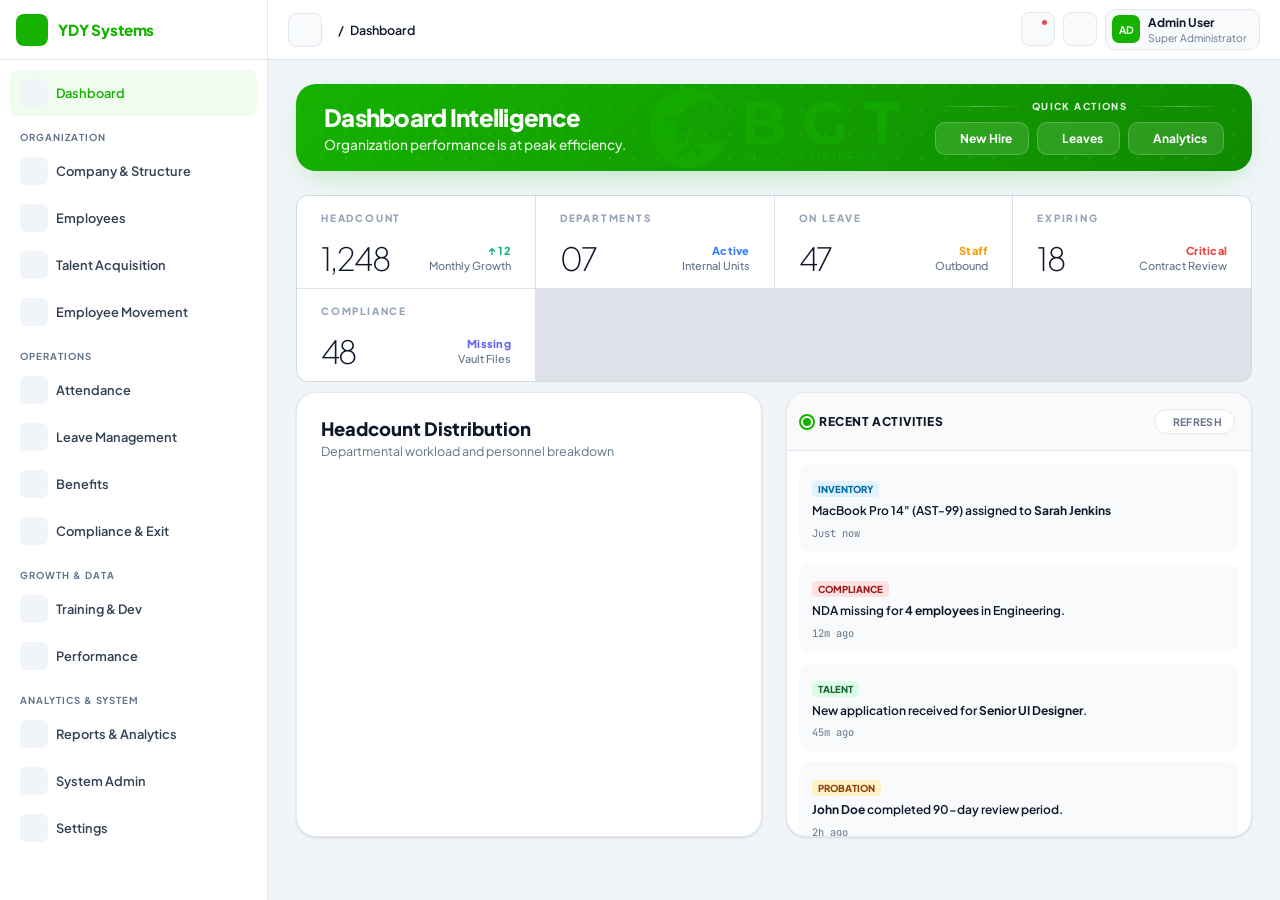
==== commit a0c8d31f: "Update index.html" ====
--- a/index.html
+++ b/index.html
@@ -826,7 +826,123 @@
     background: var(--primary);
     opacity: 0.3;
 }
-
+/* REFINED ATTENDANCE EMPTY STATE */
+.att-empty-state-container {
+    margin-top: 30px;
+    padding: 80px 20px;
+    display: flex;
+    justify-content: center;
+    align-items: center;
+    background: radial-gradient(circle at center, #f8fafc 0%, #f1f5f9 100%);
+    border-radius: 20px;
+    border: 1px dashed var(--border);
+}
+
+.att-empty-glass-card {
+    max-width: 480px;
+    text-align: center;
+    padding: 40px;
+    background: rgba(255, 255, 255, 0.6);
+    backdrop-filter: blur(10px);
+    border: 1px solid #fff;
+    border-radius: 24px;
+    box-shadow: 0 20px 40px rgba(0,0,0,0.03);
+}
+
+.att-empty-icon-stack {
+    position: relative;
+    width: 80px;
+    height: 80px;
+    margin: 0 auto 24px;
+    display: flex;
+    align-items: center;
+    justify-content: center;
+}
+
+.icon-main {
+    position: relative;
+    z-index: 2;
+    width: 64px;
+    height: 64px;
+    background: var(--primary);
+    color: white;
+    border-radius: 18px;
+    display: flex;
+    align-items: center;
+    justify-content: center;
+    box-shadow: 0 10px 20px rgba(21, 178, 1, 0.2);
+}
+
+.icon-ring {
+    position: absolute;
+    inset: 0;
+    border: 2px solid var(--primary);
+    border-radius: 20px;
+    opacity: 0;
+    z-index: 1;
+}
+
+.pulse { animation: att-pulse 2.5s infinite; }
+.delay-1 { animation: att-pulse 2.5s 1.2s infinite; }
+
+@keyframes att-pulse {
+    0% { transform: scale(0.8); opacity: 0.5; }
+    100% { transform: scale(1.5); opacity: 0; }
+}
+
+.att-empty-title {
+    font-size: 1.25rem;
+    font-weight: 800;
+    color: var(--text);
+    margin-bottom: 12px;
+    letter-spacing: -0.02em;
+}
+
+.att-empty-text {
+    font-size: 0.85rem;
+    color: var(--muted);
+    line-height: 1.6;
+    margin-bottom: 32px;
+}
+
+.att-empty-steps {
+    display: flex;
+    align-items: center;
+    justify-content: center;
+    gap: 12px;
+}
+
+.att-step {
+    display: flex;
+    flex-direction: column;
+    align-items: center;
+    gap: 6px;
+}
+
+.step-num {
+    font-family: 'JetBrains Mono', monospace;
+    font-size: 0.65rem;
+    font-weight: 800;
+    color: var(--primary);
+    background: var(--primary-light);
+    padding: 2px 8px;
+    border-radius: 6px;
+}
+
+.step-label {
+    font-size: 0.6rem;
+    font-weight: 700;
+    text-transform: uppercase;
+    letter-spacing: 0.05em;
+    color: var(--muted);
+}
+
+.att-step-line {
+    width: 20px;
+    height: 1px;
+    background: var(--border);
+    margin-top: -15px;
+}
 </style>
 </head>
 <body>
@@ -908,7 +1024,6 @@
         <div class="sub-link" onclick="goPage('attendance',this)"><span class="sub-dot"></span><span>Record attendance </span></div>
         <div class="sub-link" onclick="goPage('shift-management',this)"><span class="sub-dot"></span><span>Shift Management</span></div>
         <div class="sub-link" onclick="goPage('daily-attendance',this)"><span class="sub-dot"></span><span>Daily Attendance</span></div>
-        <div class="sub-link" onclick="goPage('overtime-requests',this)"><span class="sub-dot"></span><span>Overtime Requests</span></div>
         <div class="sub-link" onclick="goPage('attendance-reports',this)"><span class="sub-dot"></span><span>Attendance Reports</span></div>
       </div>
     </div>
@@ -930,6 +1045,7 @@
       </div>
       <div class="submenu" id="m-ben">
         <div class="sub-link" onclick="goPage('medical-claims',this)"><span class="sub-dot"></span><span>Medical Claims</span></div>
+        <div class="sub-link" onclick="goPage('overtime-requests',this)"><span class="sub-dot"></span><span>Overtime Requests</span></div>
       </div>
     </div>
     <div class="nav-group">
@@ -987,6 +1103,11 @@
         <div class="sub-link" onclick="goPage('roles-permissions',this)"><span class="sub-dot"></span><span>Roles & Permissions</span></div>
         <div class="sub-link" onclick="goPage('audit-logs',this)"><span class="sub-dot"></span><span>Audit Logs</span></div>
       </div>
+    </div>
+    <div class="nav-group">
+      <div class="nav-trigger"  >
+        <div class="nav-trigger-left"><div class="nav-icon"><i data-lucide="settings" size="15"></i></div><span>Settings</span></div> 
+      </div> 
     </div>
   </div>
 </aside>
@@ -1392,7 +1513,7 @@
         <div class="input-group-label">Financial & Treasury</div>
         <p class="input-group-sub">Payroll disbursement and statutory tax records.</p>
         <div class="form-grid fg-2">
-          <div class="form-group"><label>Basic Salary (ETB) *</label><input type="number" class="form-ctrl master-req" id="o-sal"></div>
+          <div class="form-group"><label>Gross Salary (ETB) *</label><input type="number" class="form-ctrl master-req" id="o-sal"></div>
           <div class="form-group"><label>Tax ID (TIN) *</label><input type="text" class="form-ctrl master-req" id="o-tin"></div>
           <div class="form-group"><label>Bank Name *</label><select class="form-ctrl master-req" id="o-bank"><option value="">Select Bank...</option><option>CBE</option><option>Awash</option><option>Abyssinia</option></select></div>
           <div class="form-group"><label>Account Number *</label><input type="text" class="form-ctrl master-req" id="o-acc"></div>
@@ -1466,6 +1587,7 @@
   <div class="stats-row stats-4 mb-4">
     <div class="stat-card" style="border-left:4px solid var(--primary);"><div class="stat-label"> Compliance rate</div><div class="stat-value">72.4%</div></div>
     <div class="stat-card" style="border-left:4px solid var(--danger);"><div class="stat-label">Missing  Files</div><div class="stat-value">48</div></div> 
+    <div class="stat-card" style="border-left:4px solid var(--success);"><div class="stat-label">Non-Compliant Staff</div><div class="stat-value">12</div></div>
     <div class="stat-card" style="border-left:4px solid var(--success);"><div class="stat-label">Verified This month</div><div class="stat-value">156</div></div>
   </div>
   <div class="card">
@@ -1614,7 +1736,7 @@
   </div>
 
   <button class="btn btn-primary" style="height: 40px; padding: 0 24px" onclick="buildMatrix()">
-    <i data-lucide="layout-grid" size="14"></i> Generate Attendance
+    <i data-lucide="fingerprint" size="14"></i> Generate Attendance
   </button>
 </div>
 
@@ -1626,12 +1748,8 @@
       <span class="att-leg-pill pill-a">A: Absent</span>
       <span class="att-leg-pill pill-o">O: Sunday-Off</span>
     </div>
-    <div class="flex-row" style="gap: 12px;">
-      <div class="search-inner" style="width: 220px; height: 32px; box-shadow: none; background: #f8fafc;">
-        <i data-lucide="search" size="12" class="search-lead-icon"></i>
-        <input type="text" placeholder="Filter names..." style="font-size: 0.75rem" oninput="filterAttMatrix(this.value)">
-      </div>
-      <button class="btn btn-success btn-sm" onclick="saveAttendance()"><i data-lucide="save" size="14"></i> Commit to Database</button>
+    <div class="flex-row" style="gap: 12px;"> 
+      <button class="btn btn-success " onclick="saveAttendance()"><i data-lucide="save" size="14"></i> Commit to Database</button>
     </div>
   </div>
 
@@ -1644,15 +1762,38 @@
       </table>
     </div>
   </div>
-
-<!-- THEME-ACCURATE EMPTY STATE -->
-<div id="ledger-empty" class="card" style="margin-top: 24px; padding: 100px 0; display: flex; flex-direction: column; align-items: center; justify-content: center; text-align: center;">
-    <div class="avatar" style="width: 60px; height: 60px; border-radius: 14px; margin-bottom: 20px;">
-        <i data-lucide="calendar-days" size="30"></i>
-    </div>
-    <div class="page-title" style="font-size: 0.95rem; margin-bottom: 4px;">Initialize Attendance Ledger</div>
-    <div class="page-sub" style="max-width: 300px; line-height: 1.6;">
-        Please select the <b>Target Month</b> and <b>Fiscal Year</b> above to synchronize the personnel registry.
+<!--  -Attendance EMPTY STATE -->
+<div id="ledger-empty" class="att-empty-state-container">
+    <div class="att-empty-glass-card">
+        <div class="att-empty-icon-stack">
+            <div class="icon-ring pulse"></div>
+            <div class="icon-ring delay-1"></div>
+            <div class="icon-main">
+                <i data-lucide="calendar-range" size="32"></i>
+            </div>
+        </div>
+        
+        <h3 class="att-empty-title">Attendance Intelligence</h3>
+        <p class="att-empty-text">
+            The personnel registry is synchronized and ready. Select your reporting parameters above to generate the monthly ledger.
+        </p>
+
+        <div class="att-empty-steps">
+            <div class="att-step">
+                <span class="step-num">01</span>
+                <span class="step-label">Select Month</span>
+            </div>
+            <div class="att-step-line"></div>
+            <div class="att-step">
+                <span class="step-num">02</span>
+                <span class="step-label">Set Fiscal Year</span>
+            </div>
+            <div class="att-step-line"></div>
+            <div class="att-step">
+                <span class="step-num">03</span>
+                <span class="step-label">Generate</span>
+            </div>
+        </div>
     </div>
 </div>
 </div>
@@ -2611,8 +2752,8 @@
     case 'org-chart':initOrgChart();break;
     case 'departments':buildTable('tbl-departments',{columns:[{key:'name',label:'Department Name'},{key:'head',label:'Head of Dept'},{key:'emp',label:'Employees'},{key:'status',label:'Status'},ac],rows:gen(32,i=>({code:`D${String(i+1).padStart(3,'0')}`,name:depts[i%depts.length]+' '+(i>=10?String.fromCharCode(65+Math.floor(i/10)):''),head:names[i%names.length],emp:randInt(20,150),status:statusBadge.active}))});break;
     case 'job-positions':buildTable('tbl-job-positions',{columns:[{key:'title',label:'Job Title'},{key:'dept',label:'Department'},{key:'count',label:'Headcount'},ac],rows:gen(28,i=>({  title:['Software Engineer','Sales Manager','HR Business Partner','Finance Analyst','Product Manager','UX Designer','DevOps Engineer','Data Scientist','Legal Counsel','Support Lead'][i%10],dept:rand(depts),grade:['L1','L2','L3','L4','M1','M2','S1','S2'][i%8],min:fmtMoney(randInt(40,80)*1000),max:fmtMoney(randInt(80,150)*1000),count:randInt(2,40)}))});break;
-    case 'branch-offices':buildTable('tbl-branch-offices',{columns:[ {key:'name',label:'Branch Name'},{key:'location',label:'Location'},{key:'manager',label:'Branch Manager'},{key:'emp',label:'Staff'},{key:'status',label:'Status'},ac],rows:gen(12,i=>({ name:['HQ','North','South','East','West','APAC','EMEA','LATAM','Canada','Australia','UK','Singapore'][i]+' Office',location:['New York','Chicago','Atlanta','Boston','San Jose','Singapore','London','São Paulo','Toronto','Sydney','Manchester','Tokyo'][i],manager:names[i%names.length],emp:randInt(30,320),status:statusBadge.active}))});break;
-    case 'employee-directory':buildTable('tbl-employees',{columns:[{key:'id',label:'Emp ID'},{key:'fname',label:'First Name'},{key:'mname',label:'Middle Name'},{key:'lname',label:'Last Name'},{key:'uname',label:'Username'},{key:'gender',label:'Gender'},{key:'dob',label:'Date of Birth'},{key:'hire',label:'Hired Date'},{key:'status',label:'Status'},{key:'marital',label:'Marital Status'},{key:'phone',label:'Phone'},{key:'email',label:'Email'},{key:'dept',label:'Department'},{key:'position',label:'Job Position'},{key:'type',label:'Emp Type'},{key:'probation',label:'Probation Date'},{key:'termDate',label:'Termination Date'},{key:'termReason',label:'Termination Reason'},{key:'bank',label:'Bank Account'},{key:'created',label:'Created At'},ac],rows:gen(60,i=>{const isActive=i%8!==0,fn=names[i%names.length].split(' ')[0],ln=names[i%names.length].split(' ')[1];return{id:`E${String(i+1).padStart(4,'0')}`,fname:fn,mname:['A.','M.','D.','S.','K.'][i%5],lname:ln,uname:(fn[0]+ln).toLowerCase()+randInt(10,99),gender:i%2===0?'Male':'Female',dob:`19${randInt(70,99)}-${String(randInt(1,12)).padStart(2,'0')}-${String(randInt(1,28)).padStart(2,'0')}`,hire:`202${randInt(0,5)}-${String(randInt(1,12)).padStart(2,'0')}-${String(randInt(1,28)).padStart(2,'0')}`,status:isActive?statusBadge.active:statusBadge.inactive,marital:['Single','Married','Divorced','Widowed'][i%4],phone:`+1 555-${randInt(100,999)}-${randInt(1000,9999)}`,email:`${fn.toLowerCase()}.${ln.toLowerCase()}@hrm.com`,dept:rand(depts),position:['Software Engineer','Project Manager','HR Specialist','Accountant','Sales Lead'][i%5],type:i%4===0?'Contract':'Full-Time',probation:`2026-06-${String(randInt(1,28)).padStart(2,'0')}`,termDate:isActive?'—':`2026-02-${String(randInt(1,28)).padStart(2,'0')}`,termReason:isActive?'—':['Resigned','Contract Ended','Performance'][i%3],bank:`BE${randInt(10,99)} 0000 ${randInt(1000,9999)} ${randInt(10,99)}`,created:'2025-01-10 08:30'};})});break;
+    case 'branch-offices':buildTable('tbl-branch-offices',{columns:[ {key:'name',label:'Branch Name'},{key:'manager',label:'Branch Manager'},{key:'phone',label:'Phone'},{key:'email',label:'Email'},{key:'location',label:'Location'},{key:'emp',label:'Staff'},{key:'status',label:'Status'},ac],rows:gen(12,i=>({ name:['HQ','North','South','East','West','APAC','EMEA','LATAM','Canada','Australia','UK','Singapore'][i]+' Office',location:['New York','Chicago','Atlanta','Boston','San Jose','Singapore','London','São Paulo','Toronto','Sydney','Manchester','Tokyo'][i],manager:names[i%names.length],emp:randInt(30,320),status:statusBadge.active}))});break;
+    case 'employee-directory':buildTable('tbl-employees',{columns:[{key:'id',label:'Emp ID'},{key:'fname',label:'First Name'},{key:'mname',label:'Middle Name'},{key:'lname',label:'Last Name'},{key:'uname',label:'Username'},{key:'gender',label:'Gender'},{key:'dob',label:'Date of Birth'},{key:'hire',label:'Hired Date'},{key:'status',label:'Status'},{key:'marital',label:'Marital Status'},{key:'phone',label:'Phone'},{key:'email',label:'Email'},{key:'dept',label:'Department'},{key:'position',label:'Job Position'},{key:'type',label:'Emp Type'} , {key:'bank',label:'Bank Account'},{key:'created',label:'Created At'},ac],rows:gen(60,i=>{const isActive=i%8!==0,fn=names[i%names.length].split(' ')[0],ln=names[i%names.length].split(' ')[1];return{id:`E${String(i+1).padStart(4,'0')}`,fname:fn,mname:['A.','M.','D.','S.','K.'][i%5],lname:ln,uname:(fn[0]+ln).toLowerCase()+randInt(10,99),gender:i%2===0?'Male':'Female',dob:`19${randInt(70,99)}-${String(randInt(1,12)).padStart(2,'0')}-${String(randInt(1,28)).padStart(2,'0')}`,hire:`202${randInt(0,5)}-${String(randInt(1,12)).padStart(2,'0')}-${String(randInt(1,28)).padStart(2,'0')}`,status:isActive?statusBadge.active:statusBadge.inactive,marital:['Single','Married','Divorced','Widowed'][i%4],phone:`+1 555-${randInt(100,999)}-${randInt(1000,9999)}`,email:`${fn.toLowerCase()}.${ln.toLowerCase()}@hrm.com`,dept:rand(depts),position:['Software Engineer','Project Manager','HR Specialist','Accountant','Sales Lead'][i%5],type:i%4===0?'Contract':'Full-Time', bank:`BE${randInt(10,99)} 0000 ${randInt(1000,9999)} ${randInt(10,99)}`,created:'2025-01-10 08:30'};})});break;
     case 'employment-types':buildTable('tbl-employment-types',{columns:[ {key:'name',label:'Type Name'},{key:'desc',label:'Description'},{key:'count',label:'Employees'},ac],rows:[{ name:'Permanent / Full-Time',desc:'Regular employee with full benefits',benefits:'Yes',count:912},{ name:'Fixed-Term Contract',desc:'Time-bound employment agreement',benefits:'Partial',count:248},{  name:'Part-Time',desc:'Less than 40 hours per week',benefits:'Partial',count:55},{ name:'Internship',desc:'Student or graduate trainee',benefits:'No',count:33},{ name:'Temporary / Casual',desc:'Short-term project-based',benefits:'No',count:0}]});break;
     case 'probation-tracker':buildTable('tbl-probation',{columns:[ {key:'name',label:'Employee'},{key:'dept',label:'Dept'},{key:'start',label:'Probation Start'},{key:'end',label:'Probation End'},{key:'days',label:'Days Left'},ac],rows:gen(22,i=>({ name:names[i%names.length],dept:rand(depts),start:`Jan ${randInt(5,20)}, 2026`,end:`Apr ${randInt(5,20)}, 2026`,days:randInt(0,50),status:i<8?b('warning','Ending Soon'):b('info','Active')}))});break;
     case 'contract-renewals':buildTable('tbl-contract-renewals',{columns:[ {key:'name',label:'Employee'},{key:'dept',label:'Dept'} ,{key:'start',label:'Start'},{key:'expiry',label:'Expiry'},{key:'days',label:'Days to Expiry'},{key:'status',label:'Status'},ac],rows:gen(18,i=>({ name:names[i%names.length],dept:rand(depts),start:`Apr ${randInt(1,28)}, 2025`,expiry:`Apr ${randInt(1,28)}, 2026`,days:randInt(-5,90),status:i<3?b('danger','Critical'):i<8?b('warning','Due Soon'):b('success','Active')}))});break;
@@ -2639,8 +2780,8 @@
     case 'Promote/Demote':buildTable('tbl-Promote/Demote',{columns:[{key:'emp',label:'Employee'},{key:'type',label:'Change Type'},{key:'from_pos',label:'Prev Position'},{key:'to_pos',label:'Current Position'},{key:'dept',label:'Dept'},{key:'sal_from',label:'Old Salary'},{key:'sal_to',label:'New Salary'},{key:'eff_date',label:'Effective'},{key:'status',label:'Status'},ac],rows:gen(18,i=>({ emp:names[i%names.length],from_pos:['Junior Dev','Sales Rep','HR Assistant','Analyst'][i%4],to_pos:['Senior Dev','Senior Rep','HR Manager','Senior Analyst'][i%4],dept:rand(depts),sal_from:fmtMoney(randInt(40,70)*1000),sal_to:fmtMoney(randInt(70,100)*1000),eff_date:'Apr 1, 2026',status:[statusBadge.pending,statusBadge.approved,b('info','Processing')][i%3],type:[statusBadge.pending,statusBadge.approved][i%3]}))});break;
     case 'transfers':buildTable('tbl-transfers-dept',{columns:[ {key:'emp',label:'Employee'},{key:'from_dept',label:'From Dept'},{key:'to_dept',label:'To Dept'},{key:'from_branch',label:'From Branch'},{key:'to_branch',label:'To Branch'},{key:'req_date',label:'Requested'},{key:'eff_date',label:'Effective'},{key:'status',label:'Status'},ac],rows:gen(20,i=>({ emp:names[i%names.length],from_dept:rand(depts),to_dept:rand(depts),from_branch:'HQ',to_branch:['North','South','West','APAC'][i%4],req_date:`Mar ${randInt(1,18)}, 2026`,eff_date:'Apr 1, 2026',status:[statusBadge.pending,statusBadge.approved][i%2]}))});break;
     case 'attendance': initAttendanceGrid(); break;
-    case 'disciplinary-actions':buildTable('tbl-disciplinary',{columns:[{key:'id',label:'Ref'},{key:'emp',label:'Employee'},{key:'dept',label:'Dept'},{key:'type',label:'Action Type'},{key:'incident',label:'Incident Date'},{key:'issued',label:'Issued'},{key:'issuer',label:'Issued By'},{key:'status',label:'Status'},ac],rows:gen(18,i=>({id:`DA-${String(i+1).padStart(3,'0')}`,emp:names[i%names.length],dept:rand(depts),type:['Verbal Warning','Written Warning','Final Warning','Suspension','Demotion'][i%5],incident:`Feb ${randInt(1,28)}, 2026`,issued:`Mar ${randInt(1,15)}, 2026`,issuer:names[(i+3)%names.length],status:i%3===0?b('success','Closed'):b('danger','Active')}))});break;
-    case 'resignations':buildTable('tbl-resignations',{columns:[{key:'id',label:'Ref'},{key:'emp',label:'Employee'},{key:'dept',label:'Dept'},{key:'type',label:'Grievance Type'},{key:'filed',label:'Filed'},{key:'assigned',label:'Assigned To'},{key:'priority',label:'Priority'},{key:'status',label:'Status'},ac],rows:gen(15,i=>({id:`GRV-${String(i+1).padStart(3,'0')}`,emp:names[i%names.length],dept:rand(depts),type:['Harassment','Unfair Treatment','Pay Dispute','Safety Concern','Discrimination','Work Conditions'][i%6],filed:`Mar ${randInt(1,18)}, 2026`,assigned:names[(i+2)%names.length],priority:i%3===0?b('danger','High'):i%3===1?b('warning','Medium'):b('neutral','Low'),status:i%4===0?b('success','Resolved'):i%4===1?statusBadge.pending:b('info','Under Review')}))});break;
+    case 'disciplinary-actions':buildTable('tbl-disciplinary',{columns:[ {key:'emp',label:'Employee'},{key:'dept',label:'Dept'},{key:'type',label:'Action Type'},{key:'incident',label:'Incident Date'},{key:'issued',label:'Issued'},{key:'issuer',label:'Issued By'}, ac],rows:gen(18,i=>({ emp:names[i%names.length],dept:rand(depts),type:['Verbal Warning','Written Warning','Final Warning','Suspension','Demotion'][i%5],incident:`Feb ${randInt(1,28)}, 2026`,issued:`Mar ${randInt(1,15)}, 2026`,issuer:names[(i+3)%names.length]}))});break;
+    case 'resignations':buildTable('tbl-resignations',{columns:[{key:'id',label:'Ref'},{key:'emp',label:'Employee'},{key:'dept',label:'Dept'},{key:'type',label:'Reason'},{key:'filed',label:'Filed'},{key:'assigned',label:'Assigned To'},{key:'priority',label:'Priority'},{key:'status',label:'Status'},ac],rows:gen(15,i=>({id:`GRV-${String(i+1).padStart(3,'0')}`,emp:names[i%names.length],dept:rand(depts),type:['Harassment','Unfair Treatment','Pay Dispute','Safety Concern','Discrimination','Work Conditions'][i%6],filed:`Mar ${randInt(1,18)}, 2026`,assigned:names[(i+2)%names.length],priority:i%3===0?b('danger','High'):i%3===1?b('warning','Medium'):b('neutral','Low'),status:i%4===0?b('success','Resolved'):i%4===1?statusBadge.pending:b('info','Under Review')}))});break;
     case 'termination':buildTable('tbl-termination',{columns:[{key:'id',label:'Ref'},{key:'emp',label:'Employee'},{key:'dept',label:'Dept'},{key:'type',label:'Separation Type'},{key:'notice',label:'Notice Date'},{key:'last_day',label:'Last Working Day'},{key:'clearance',label:'Clearance'},{key:'settlement',label:'Final Settlement'},{key:'status',label:'Status'},ac],rows:gen(12,i=>({id:`SEP-${String(i+1).padStart(3,'0')}`,emp:names[i%names.length],dept:rand(depts),type:['Resignation','Involuntary','Retirement','End of Contract'][i%4],notice:`Mar ${randInt(1,15)}, 2026`,last_day:`Mar ${randInt(25,31)}, 2026`,clearance:i%3===0?b('success','Done'):b('warning','Pending'),settlement:i%3===0?fmtMoney(randInt(2000,15000)):b('neutral','TBD'),status:i%3===0?b('success','Complete'):b('warning','In Progress')}))});break;
     case 'roles-permissions': initRoles(); break;
     case 'exit-clearance':{
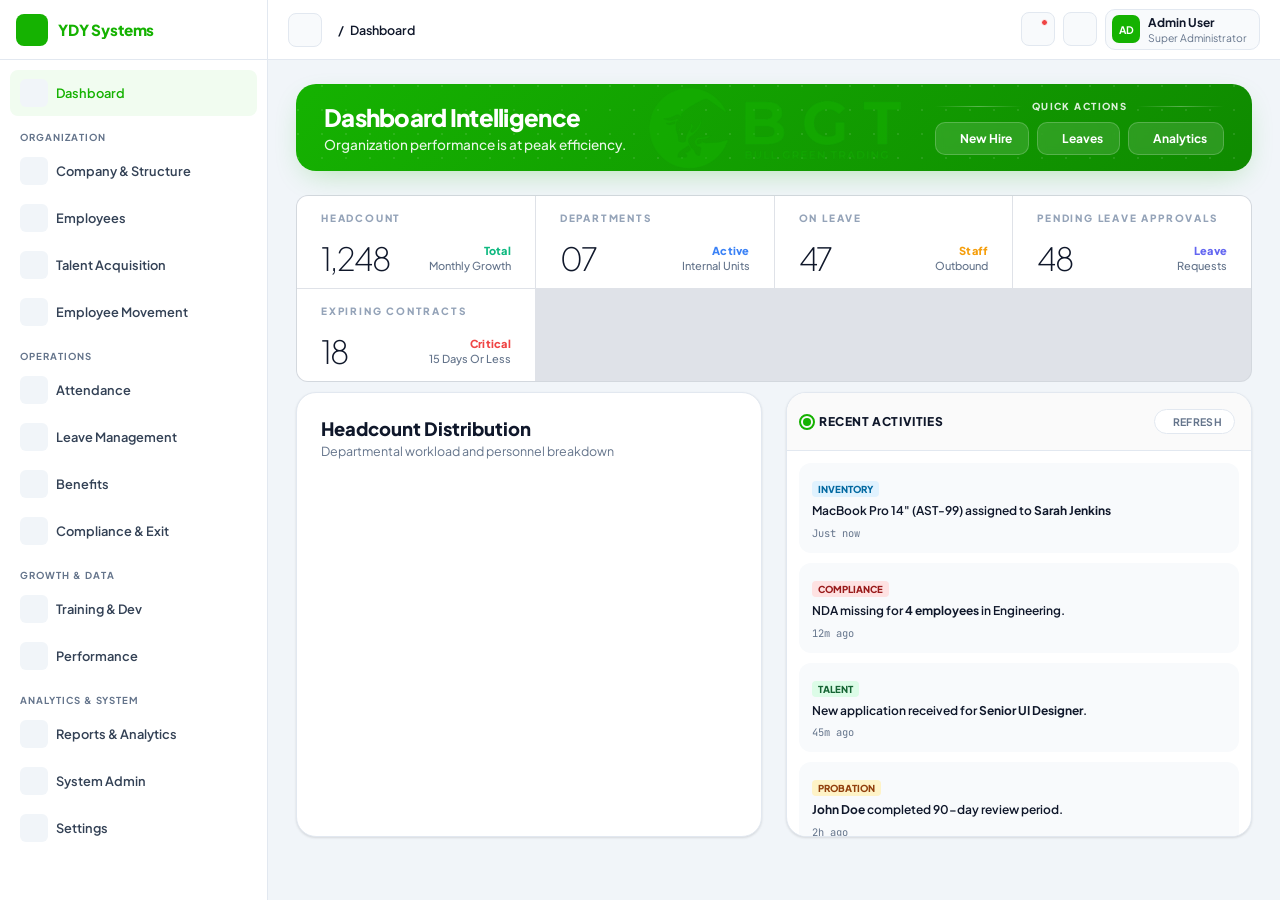
==== commit 401e75de: "Update index.html" ====
--- a/index.html
+++ b/index.html
@@ -152,10 +152,33 @@
 .d-value{font-size:.78rem;font-weight:700;color:var(--text);text-align:right}
 .table-wrap{overflow-x:auto;position:relative;border-radius:0 0 var(--radius) var(--radius);-webkit-overflow-scrolling:touch}
 table.tbl{width:100%;border-collapse:separate;border-spacing:0;table-layout:auto}
-table.tbl th{cursor: pointer; user-select: none; transition: background .15s;padding:6px 18px!important;background:#f8fafc;font-size:.72rem;font-weight:900;color:var(--muted);text-transform:uppercase;letter-spacing:.05em;border-bottom:1px solid var(--border);white-space:nowrap;text-align:left}
+table.tbl th {
+  cursor: pointer;
+  user-select: none;
+  transition: background .15s;
+  /* Updated Padding: Match the more spacious 'Employment Types' look */
+  padding: 12px 16px !important; 
+  background: #f8fafc;
+  font-size: .72rem;
+  font-weight: 900;
+  color: var(--muted);
+  text-transform: uppercase;
+  letter-spacing: .05em;
+  border-bottom: 1px solid var(--border);
+  white-space: nowrap;
+  text-align: left;
+} 
 table.tbl th:hover { background: #f1f5f9!important; color: var(--primary); }
 .sort-indicator { margin-left: 4px; opacity: 0.5; font-family: monospace; font-size: 10px; }
-table.tbl td{padding:4px 14px!important;font-size:.8rem;border-bottom:1px solid var(--border);color:var(--text);vertical-align:middle;background-color:var(--surface)}
+table.tbl td {
+  /* Updated Padding: Match the more spacious 'Employment Types' look */
+  padding: 12px 16px !important; 
+  font-size: .8rem;
+  border-bottom: 1px solid var(--border);
+  color: var(--text);
+  vertical-align: middle;
+  background-color: var(--surface);
+}
 table.tbl tr:hover td{background-color:#fcfdfe!important}
 table.tbl th:last-child,table.tbl td:last-child{width:.1%;white-space:nowrap;position:sticky;right:0;z-index:20;border-left:1px solid var(--border);box-shadow:-4px 0 8px -4px rgba(0,0,0,.1)}
 table.tbl th:last-child{background:#f8fafc}
@@ -163,7 +186,19 @@
 table.tbl tr:hover td:last-child{background:#fcfdfe!important}
 #tbl-employees table.tbl{width:max-content;min-width:100%}
 #tbl-employees table.tbl td,#tbl-employees table.tbl th{min-width:140px}
-#tbl-employees table.tbl th:first-child,#tbl-employees table.tbl td:first-child{position:sticky;left:0;z-index:21;border-right:1px solid var(--border);background:#f8fafc}
+#tbl-employees table.tbl {
+  width: max-content;
+  min-width: 100%;
+}
+
+#tbl-employees table.tbl th:first-child,
+#tbl-employees table.tbl td:first-child {
+  position: sticky;
+  left: 0;
+  z-index: 21;
+  border-right: 1px solid var(--border);
+  background: #f8fafc;
+}
 #tbl-employees table.tbl td:first-child{background:var(--surface)}
 .pagination{display:flex;align-items:center;justify-content:space-between;padding:12px 16px;border-top:1px solid var(--border);flex-wrap:wrap;gap:8px}
 .pagination-info{font-size:.75rem;color:var(--muted)}
@@ -473,138 +508,41 @@
 .slider:before{position:absolute;content:"";height:12px;width:12px;left:3px;bottom:3px;background:#fff;transition:.2s;border-radius:50%}
 input:checked+.slider{background:var(--primary)}
 input:checked+.slider:before{transform:translateX(14px)}
+
 /* Social Media Hover Animation */
-.social-link-row {
-  transition: all 0.2s ease-in-out;
-  cursor: pointer;
-}
-
-.social-link-row:hover {
-  background: var(--primary-light) !important; /* Your theme's light green */
-  border-color: var(--primary) !important;       /* Your theme's solid green */
-  transform: translateX(6px);                   /* Simple slide right effect */
-}
+.social-link-row { transition: all 0.2s ease-in-out; cursor: pointer; }
+.social-link-row:hover { background: var(--primary-light) !important; border-color: var(--primary) !important; transform: translateX(6px); }
 /* Submenu job positions styling */
-.submenu-jobs {
-  padding-left: 0;
-  display: flex;
-  flex-wrap: wrap;
-  justify-content: center;
-  gap: 12px;
-  margin-top: 8px;
-  position: relative;
-}
-
-.submenu-jobs li {
-  list-style: none;
-  display: inline-block;
-  padding: 0;
-  margin: 0;
-}
-
-.submenu-jobs li::before,
-.submenu-jobs li::after {
-  display: none !important;
-}
-
-.oc-staff {
-  transition: all 0.2s ease;
-}
-
-.oc-staff:hover {
-  transform: translateY(-4px);
-  border-color: var(--primary) !important;
-  box-shadow: var(--shadow-md);
-}
+.submenu-jobs { padding-left: 0; display: flex; flex-wrap: wrap; justify-content: center; gap: 12px; margin-top: 8px; position: relative; }
+.submenu-jobs li { list-style: none; display: inline-block; padding: 0; margin: 0; }
+.submenu-jobs li::before, .submenu-jobs li::after { display: none !important; }
+.oc-staff { transition: all 0.2s ease; }
+.oc-staff:hover { transform: translateY(-4px); border-color: var(--primary) !important; box-shadow: var(--shadow-md); }
 /* REFINED ATTENDANCE SYSTEM */
-.att-meta-bar {
-    display: none; /* Hidden until generated */
-    align-items: center; 
-    justify-content: space-between; 
-    padding: 12px 20px; 
-    background: #fff; 
-    border: 1px solid var(--border); 
-    border-bottom: none;
-    border-radius: 12px 12px 0 0;
-    margin-top: 20px;
-}
-
-.att-ledger-card { 
-    background: #fff; border: 1px solid var(--border); border-radius: 0 0 12px 12px; 
-    box-shadow: var(--shadow-md); overflow: hidden;
-}
-
+.att-meta-bar { display: none; align-items: center; justify-content: space-between; padding: 12px 20px; background: #fff; border: 1px solid var(--border); border-bottom: none; border-radius: 12px 12px 0 0; margin-top: 20px; }
+.att-ledger-card { background: #fff; border: 1px solid var(--border); border-radius: 0 0 12px 12px; box-shadow: var(--shadow-md); overflow: hidden; }
 /* FLAWLESS VIEWPORT & SCROLLBAR */
-.att-grid-viewport { 
-    overflow: auto; max-height: calc(100vh - 340px); position: relative; 
-    scrollbar-width: thin; scrollbar-color: #cbd5e1 transparent;
-}
-
-/* Webkit Scrollbar override for consistent grayish look */
+.att-grid-viewport { overflow: auto; max-height: calc(100vh - 340px); position: relative; scrollbar-width: thin; scrollbar-color: #cbd5e1 transparent; }
 .att-grid-viewport::-webkit-scrollbar { width: 6px; height: 6px; }
 .att-grid-viewport::-webkit-scrollbar-track { background: transparent; }
-.att-grid-viewport::-webkit-scrollbar-thumb { 
-    background: #cbd5e1; border-radius: 10px; border: 1px solid transparent; background-clip: content-box; 
-}
+.att-grid-viewport::-webkit-scrollbar-thumb { background: #cbd5e1; border-radius: 10px; border: 1px solid transparent; background-clip: content-box; }
 .att-grid-viewport::-webkit-scrollbar-thumb:hover { background: #94a3b8; }
-
 /* Sticky Identity Column */
-.sticky-emp { 
-    position: sticky; left: 0; background: #fff !important; z-index: 40; 
-    width: 260px; min-width: 260px; padding: 12px 16px !important;
-    border-right: 2px solid var(--border) !important;
-}
-
-/* Intersection of sticky headers */
+.sticky-emp { position: sticky; left: 0; background: #fff !important; z-index: 40; width: 260px; min-width: 260px; padding: 12px 16px !important; border-right: 2px solid var(--border) !important; }
 th.sticky-emp.sticky-head { z-index: 50; background: #f8fafc !important; }
 /* THEME-ALIGNED MATRIX HEADERS */
-.sticky-head { 
-    background: #f8fafc !important; /* System-standard header background */
-    border-bottom: 2px solid var(--border) !important;
-    height: 70px; 
-    vertical-align: middle;
-}
-
+.sticky-head { background: #f8fafc !important; border-bottom: 2px solid var(--border) !important; height: 70px; vertical-align: middle; }
 /* Date Number (Large & Bold) */
-.ledger-d-num { 
-    font-size: 15px; 
-    font-weight: 800; 
-    color: var(--text); 
-    display: block; 
-    line-height: 1;
-    margin-bottom: 2px;
-}
-
+.ledger-d-num { font-size: 15px; font-weight: 800; color: var(--text); display: block; line-height: 1; margin-bottom: 2px; }
 /* Day Name (Muted, Uppercase, Spaced) */
-.ledger-d-day { 
-    font-size: 9px; 
-    font-weight: 800; 
-    color: var(--muted); 
-    text-transform: uppercase; 
-    letter-spacing: 0.1em; /* Pro spacing */
-}
-
+.ledger-d-day { font-size: 9px; font-weight: 800; color: var(--muted); text-transform: uppercase; letter-spacing: 0.1em; }
 /* "Employee Identity" Label Styling */
-.id-label-theme {
-    font-size: 10px;
-    font-weight: 800;
-    color: var(--muted);
-    text-transform: uppercase;
-    letter-spacing: 0.15em;
-    padding-left: 16px;
-}
-
+.id-label-theme { font-size: 10px; font-weight: 800; color: var(--muted); text-transform: uppercase; letter-spacing: 0.15em; padding-left: 16px; }
 /* Today's Column Highlight - Theme Colors */
-.is-today { 
-    background: var(--primary-light) !important; 
-    border-bottom: 3px solid var(--primary) !important; 
-}
+.is-today { background: var(--primary-light) !important; border-bottom: 3px solid var(--primary) !important; }
 .is-today .ledger-d-num { color: var(--primary); }
-
 /* Column Separator */
-.att-day-col {
-    border-right: 1px solid #f1f5f9;
-}
+.att-day-col { border-right: 1px solid #f1f5f9; }
 /* Legend Badges */
 .att-leg-pill { font-size: 10px; font-weight: 800; padding: 4px 10px; border-radius: 20px; text-transform: uppercase; letter-spacing: 0.02em; border: 1px solid transparent; }
 .pill-p { background: #dcfce7; color: #15803d; border-color: #bbf7d0; }
@@ -612,343 +550,76 @@
 .pill-a { background: #fee2e2; color: #b91c1c; border-color: #fecaca; }
 .pill-o { background: #f1f5f9; color: #64748b; border-color: #e2e8f0; }
 /* RESTORED ENTERPRISE TYPOGRAPHY */
-.ledger-d-num { 
-    font-size: 14px; 
-    font-weight: 800; 
-    color: var(--text); 
-    display: block; 
-    line-height: 1; 
-    margin-bottom: 2px;
-}
-.ledger-d-day { 
-    font-size: 8px; 
-    font-weight: 700; 
-    color: var(--muted); 
-    text-transform: uppercase; 
-    letter-spacing: 0.5px;
-}
-
+.ledger-d-num { font-size: 14px; font-weight: 800; color: var(--text); display: block; line-height: 1; margin-bottom: 2px; }
+.ledger-d-day { font-size: 8px; font-weight: 700; color: var(--muted); text-transform: uppercase; letter-spacing: 0.5px; }
 /* RESTORED STATUS CHIPS */
-.status-pill {
-    width: 32px; 
-    height: 32px; 
-    border-radius: 10px; /* Modern squircle look */
-    margin: 0 auto;
-    display: flex; 
-    align-items: center; 
-    justify-content: center;
-    font-size: 11px; 
-    font-weight: 800;
-    transition: all 0.2s ease;
-    cursor: pointer;
-    border: 1px solid transparent;
-}
-
-/* Color Palette Restoration */
+.status-pill { width: 32px; height: 32px; border-radius: 10px; margin: 0 auto; display: flex; align-items: center; justify-content: center; font-size: 11px; font-weight: 800; transition: all 0.2s ease; cursor: pointer; border: 1px solid transparent; }
 .st-P .status-pill { background: #dcfce7; color: #15803d; border-color: #bbf7d0; }
 .st-H .status-pill { background: #fef3c7; color: #92400e; border-color: #fde68a; }
 .st-A .status-pill { background: #fee2e2; color: #b91c1c; border-color: #fecaca; }
 .st-L .status-pill { background: #e0f2fe; color: #0369a1; border-color: #bae6fd; }
 .st-O .status-pill { background: #f1f5f9; color: #64748b; border-color: #e2e8f0; }
-
-.status-pill:hover:not(.future) { 
-    transform: translateY(-2px); 
-    box-shadow: 0 4px 6px -1px rgba(0, 0, 0, 0.1); 
-}
-
+.status-pill:hover:not(.future) { transform: translateY(-2px); box-shadow: 0 4px 6px -1px rgba(0, 0, 0, 0.1); }
 /* Header Intersection Polish */
-th.sticky-emp.sticky-head { 
-    background: #f8fafc !important; 
-    vertical-align: middle;
-    border-bottom: 1px solid var(--border);
-}
+th.sticky-emp.sticky-head { background: #f8fafc !important; vertical-align: middle; border-bottom: 1px solid var(--border); }
 /* THEME-ALIGNED DOUBLE-STICKY MATRIX */
-.att-grid-viewport { 
-    overflow: auto; 
-    max-height: calc(100vh - 320px); 
-    position: relative; 
-    scrollbar-width: thin; 
-    scrollbar-color: #cbd5e1 transparent;
-    /* This allows the table headers to pin correctly */
-    border-radius: 0 0 12px 12px;
-}
-
-/* 1. HORIZONTAL STICKINESS (The Dates) */
-.sticky-head { 
-    position: sticky; 
-    top: 0; /* Pins to the top of the viewport */
-    z-index: 30; /* Above the table body rows */
-    background: #f8fafc !important; 
-    height: 70px;
-    border-bottom: 2px solid var(--border) !important;
-}
-
-/* 2. VERTICAL STICKINESS (The Names) */
-.sticky-emp { 
-    position: sticky; 
-    left: 0; /* Pins to the left of the viewport */
-    z-index: 40; /* Higher than the sticky header to stay on top when scrolling sideways */
-    background: #fff !important; 
-    width: 260px; 
-    min-width: 260px; 
-    padding: 12px 16px !important;
-    border-right: 2px solid var(--border) !important;
-    box-shadow: 4px 0 8px rgba(0,0,0,0.02);
-}
-
-/* 3. THE INTERSECTION (The top-left "Employee Identity" cell) */
-th.sticky-emp.sticky-head { 
-    z-index: 50; /* Highest priority: Pins to both top and left */
-    top: 0;
-    left: 0;
-    background: #f8fafc !important; 
-    border-bottom: 2px solid var(--border) !important;
-}
-
+.att-grid-viewport { overflow: auto; max-height: calc(100vh - 320px); position: relative; scrollbar-width: thin; scrollbar-color: #cbd5e1 transparent; border-radius: 0 0 12px 12px; }
+.sticky-head { position: sticky; top: 0; z-index: 30; background: #f8fafc !important; height: 70px; border-bottom: 2px solid var(--border) !important; }
+.sticky-emp { position: sticky; left: 0; z-index: 40; background: #fff !important; width: 260px; min-width: 260px; padding: 12px 16px !important; border-right: 2px solid var(--border) !important; box-shadow: 4px 0 8px rgba(0,0,0,0.02); }
+th.sticky-emp.sticky-head { z-index: 50; top: 0; left: 0; background: #f8fafc !important; border-bottom: 2px solid var(--border) !important; }
 /* Typographic Polish for the Sticky Titles */
-.id-label-theme {
-    font-size: 10px;
-    font-weight: 800;
-    color: var(--muted);
-    text-transform: uppercase;
-    letter-spacing: 0.12em;
-    padding-left: 12px;
-}
-
+.id-label-theme { font-size: 10px; font-weight: 800; color: var(--muted); text-transform: uppercase; letter-spacing: 0.12em; padding-left: 12px; }
 .ledger-d-num { font-size: 15px; font-weight: 800; color: var(--text); display: block; line-height: 1; }
 .ledger-d-day { font-size: 9px; font-weight: 800; color: var(--muted); text-transform: uppercase; letter-spacing: 0.1em; }
 /* Force Attendance filter to show dropdowns */
-#p-attendance .card {
-    overflow: visible !important;
-}
-#as-drop-att-name {
-    display: none;
-    position: absolute;
-    top: 100%;
-    left: 0;
-    right: 0;
-    background: white;
-    border: 1px solid var(--border);
-    border-radius: 8px;
-    box-shadow: 0 10px 25px rgba(0,0,0,0.1);
-    max-height: 200px;
-    overflow-y: auto;
-    z-index: 9999;
-}
-#as-drop-att-name.active {
-    display: block;
-}
+#p-attendance .card { overflow: visible !important; }
+#as-drop-att-name { display: none; position: absolute; top: 100%; left: 0; right: 0; background: white; border: 1px solid var(--border); border-radius: 8px; box-shadow: 0 10px 25px rgba(0,0,0,0.1); max-height: 200px; overflow-y: auto; z-index: 9999; }
+#as-drop-att-name.active { display: block; }
 /* notifications */
-.ydy-toast {
-    margin-top: 50px;
-    pointer-events: auto;
-    width: 320px;
-    background: rgba(255, 255, 255, 0.95);
-    backdrop-filter: blur(10px);
-    border-left: 4px solid var(--primary);
-    box-shadow: 0 10px 15px -3px rgba(0, 0, 0, 0.1), 0 4px 6px -2px rgba(0, 0, 0, 0.05);
-    border-radius: 12px;
-    padding: 16px;
-    display: flex;
-    align-items: flex-start;
-    gap: 12px;
-    animation: toastSlideIn 0.4s cubic-bezier(0.16, 1, 0.3, 1) forwards;
-    position: relative;
-    overflow: hidden;
-}
-
-@keyframes toastSlideIn {
-    from { transform: translateX(120%); opacity: 0; }
-    to { transform: translateX(0); opacity: 1; }
-}
-
-.ydy-toast.exit {
-    animation: toastSlideOut 0.3s ease forwards;
-}
-
-@keyframes toastSlideOut {
-    to { transform: translateX(120%); opacity: 0; }
-}
-
-.toast-icon {
-    width: 32px;
-    height: 32px;
-    border-radius: 8px;
-    display: flex;
-    align-items: center;
-    justify-content: center;
-    flex-shrink: 0;
-}
-
-.toast-content {
-    flex: 1;
-}
-
-.toast-title {
-    font-size: 0.85rem;
-    font-weight: 800;
-    color: var(--text);
-    margin-bottom: 2px;
-}
-
-.toast-msg {
-    font-size: 0.75rem;
-    color: var(--muted);
-    line-height: 1.4;
-}
-
+.ydy-toast { margin-top: 50px; pointer-events: auto; width: 320px; background: rgba(255, 255, 255, 0.95); backdrop-filter: blur(10px); border-left: 4px solid var(--primary); box-shadow: 0 10px 15px -3px rgba(0, 0, 0, 0.1), 0 4px 6px -2px rgba(0, 0, 0, 0.05); border-radius: 12px; padding: 16px; display: flex; align-items: flex-start; gap: 12px; animation: toastSlideIn 0.4s cubic-bezier(0.16, 1, 0.3, 1) forwards; position: relative; overflow: hidden; }
+@keyframes toastSlideIn { from { transform: translateX(120%); opacity: 0; } to { transform: translateX(0); opacity: 1; } }
+.ydy-toast.exit { animation: toastSlideOut 0.3s ease forwards; }
+@keyframes toastSlideOut { to { transform: translateX(120%); opacity: 0; } }
+.toast-icon { width: 32px; height: 32px; border-radius: 8px; display: flex; align-items: center; justify-content: center; flex-shrink: 0; }
+.toast-content { flex: 1; }
+.toast-title { font-size: 0.85rem; font-weight: 800; color: var(--text); margin-bottom: 2px; }
+.toast-msg { font-size: 0.75rem; color: var(--muted); line-height: 1.4; }
 /* Types */
 .toast-success { border-left-color: var(--success); }
 .toast-success .toast-icon { background: var(--success-bg); color: var(--success); }
-
 .toast-error { border-left-color: var(--danger); }
 .toast-error .toast-icon { background: var(--danger-bg); color: var(--danger); }
-
 .toast-warning { border-left-color: var(--warning); }
 .toast-warning .toast-icon { background: var(--warning-bg); color: var(--warning); }
-
 .toast-info { border-left-color: var(--info); }
 .toast-info .toast-icon { background: var(--info-bg); color: var(--info); }
-
-.toast-progress {
-    position: absolute;
-    bottom: 0;
-    left: 0;
-    height: 3px;
-    background: rgba(0,0,0,0.05);
-    width: 100%;
-}
-.toast-progress-fill {
-    height: 100%;
-    background: inherit;
-    width: 100%;
-    transform-origin: left;
-    background: var(--primary);
-    opacity: 0.3;
-}
+.toast-progress { position: absolute; bottom: 0; left: 0; height: 3px; background: rgba(0,0,0,0.05); width: 100%; }
+.toast-progress-fill { height: 100%; background: inherit; width: 100%; transform-origin: left; background: var(--primary); opacity: 0.3; }
 /* REFINED ATTENDANCE EMPTY STATE */
-.att-empty-state-container {
-    margin-top: 30px;
-    padding: 80px 20px;
-    display: flex;
-    justify-content: center;
-    align-items: center;
-    background: radial-gradient(circle at center, #f8fafc 0%, #f1f5f9 100%);
-    border-radius: 20px;
-    border: 1px dashed var(--border);
-}
-
-.att-empty-glass-card {
-    max-width: 480px;
-    text-align: center;
-    padding: 40px;
-    background: rgba(255, 255, 255, 0.6);
-    backdrop-filter: blur(10px);
-    border: 1px solid #fff;
-    border-radius: 24px;
-    box-shadow: 0 20px 40px rgba(0,0,0,0.03);
-}
-
-.att-empty-icon-stack {
-    position: relative;
-    width: 80px;
-    height: 80px;
-    margin: 0 auto 24px;
-    display: flex;
-    align-items: center;
-    justify-content: center;
-}
-
-.icon-main {
-    position: relative;
-    z-index: 2;
-    width: 64px;
-    height: 64px;
-    background: var(--primary);
-    color: white;
-    border-radius: 18px;
-    display: flex;
-    align-items: center;
-    justify-content: center;
-    box-shadow: 0 10px 20px rgba(21, 178, 1, 0.2);
-}
-
-.icon-ring {
-    position: absolute;
-    inset: 0;
-    border: 2px solid var(--primary);
-    border-radius: 20px;
-    opacity: 0;
-    z-index: 1;
-}
-
+.att-empty-state-container { margin-top: 30px; padding: 80px 20px; display: flex; justify-content: center; align-items: center; background: radial-gradient(circle at center, #f8fafc 0%, #f1f5f9 100%); border-radius: 20px; border: 1px dashed var(--border); }
+.att-empty-glass-card { max-width: 480px; text-align: center; padding: 40px; background: rgba(255, 255, 255, 0.6); backdrop-filter: blur(10px); border: 1px solid #fff; border-radius: 24px; box-shadow: 0 20px 40px rgba(0,0,0,0.03); }
+.att-empty-icon-stack { position: relative; width: 80px; height: 80px; margin: 0 auto 24px; display: flex; align-items: center; justify-content: center; }
+.icon-main { position: relative; z-index: 2; width: 64px; height: 64px; background: var(--primary); color: white; border-radius: 18px; display: flex; align-items: center; justify-content: center; box-shadow: 0 10px 20px rgba(21, 178, 1, 0.2); }
+.icon-ring { position: absolute; inset: 0; border: 2px solid var(--primary); border-radius: 20px; opacity: 0; z-index: 1; }
 .pulse { animation: att-pulse 2.5s infinite; }
 .delay-1 { animation: att-pulse 2.5s 1.2s infinite; }
-
-@keyframes att-pulse {
-    0% { transform: scale(0.8); opacity: 0.5; }
-    100% { transform: scale(1.5); opacity: 0; }
-}
-
-.att-empty-title {
-    font-size: 1.25rem;
-    font-weight: 800;
-    color: var(--text);
-    margin-bottom: 12px;
-    letter-spacing: -0.02em;
-}
-
-.att-empty-text {
-    font-size: 0.85rem;
-    color: var(--muted);
-    line-height: 1.6;
-    margin-bottom: 32px;
-}
-
-.att-empty-steps {
-    display: flex;
-    align-items: center;
-    justify-content: center;
-    gap: 12px;
-}
-
-.att-step {
-    display: flex;
-    flex-direction: column;
-    align-items: center;
-    gap: 6px;
-}
-
-.step-num {
-    font-family: 'JetBrains Mono', monospace;
-    font-size: 0.65rem;
-    font-weight: 800;
-    color: var(--primary);
-    background: var(--primary-light);
-    padding: 2px 8px;
-    border-radius: 6px;
-}
-
-.step-label {
-    font-size: 0.6rem;
-    font-weight: 700;
-    text-transform: uppercase;
-    letter-spacing: 0.05em;
-    color: var(--muted);
-}
-
-.att-step-line {
-    width: 20px;
-    height: 1px;
-    background: var(--border);
-    margin-top: -15px;
-}
+@keyframes att-pulse { 0% { transform: scale(0.8); opacity: 0.5; } 100% { transform: scale(1.5); opacity: 0; } }
+.att-empty-title { font-size: 1.25rem; font-weight: 800; color: var(--text); margin-bottom: 12px; letter-spacing: -0.02em; }
+.att-empty-text { font-size: 0.85rem; color: var(--muted); line-height: 1.6; margin-bottom: 32px; }
+.att-empty-steps { display: flex; align-items: center; justify-content: center; gap: 12px; }
+.att-step { display: flex; flex-direction: column; align-items: center; gap: 6px; }
+.step-num { font-family: 'JetBrains Mono', monospace; font-size: 0.65rem; font-weight: 800; color: var(--primary); background: var(--primary-light); padding: 2px 8px; border-radius: 6px; }
+.step-label { font-size: 0.6rem; font-weight: 700; text-transform: uppercase; letter-spacing: 0.05em; color: var(--muted); }
+.att-step-line { width: 20px; height: 1px; background: var(--border); margin-top: -15px; }
+/* Styling for the Permission Table Hierarchy */
+#perm-grid tr td { padding: 10px 16px !important; }
+#perm-grid tr:hover td { background: #fcfdfe; }
+#perm-grid tr[style="background: #f8fafc"] td { border-top: 1px solid var(--border); border-bottom: 1px solid var(--border); }
 </style>
 </head>
 <body>
 
-<div class="sidebar-overlay" id="sidebar-overlay" onclick="closeMobileSidebar()"></div>
-
+<div class="sidebar-overlay" id="sidebar-overlay" onclick="closeMobileSidebar()"></div> 
 <aside class="sidebar" id="sidebar">
   <div class="sidebar-brand">
     <div class="brand-icon"><i data-lucide="layers" size="16"></i></div>
@@ -1021,8 +692,7 @@
         <i data-lucide="chevron-right" size="13" class="chevron"></i>
       </div>
       <div class="submenu" id="m-att">
-        <div class="sub-link" onclick="goPage('attendance',this)"><span class="sub-dot"></span><span>Record attendance </span></div>
-        <div class="sub-link" onclick="goPage('shift-management',this)"><span class="sub-dot"></span><span>Shift Management</span></div>
+        <div class="sub-link" onclick="goPage('attendance',this)"><span class="sub-dot"></span><span>Record attendance </span></div> 
         <div class="sub-link" onclick="goPage('daily-attendance',this)"><span class="sub-dot"></span><span>Daily Attendance</span></div>
         <div class="sub-link" onclick="goPage('attendance-reports',this)"><span class="sub-dot"></span><span>Attendance Reports</span></div>
       </div>
@@ -1078,8 +748,7 @@
       </div>
       <div class="submenu" id="m-perf"> 
         <div class="sub-link" onclick="goPage('performance-reviews',this)"><span class="sub-dot"></span><span>Performance Reviews</span></div>
-        <div class="sub-link" onclick="goPage('360-feedback',this)"><span class="sub-dot"></span><span>360° Feedback</span></div> 
-        <div class="sub-link" onclick="goPage('performance-reports',this)"><span class="sub-dot"></span><span>Performance Reports</span></div>
+        <div class="sub-link" onclick="goPage('360-feedback',this)"><span class="sub-dot"></span><span>360° Feedback</span></div>  
       </div>
     </div>
     <div class="nav-label">Analytics & System</div>
@@ -1161,11 +830,11 @@
     </div>
   </header>
   <div class="stat-ribbon-art">
-    <div class="art-card art-headcount"><span class="art-label">Headcount</span><div class="art-main-row"><span class="art-value">1,248</span><div class="art-meta-group"><span class="art-indicator">↑ 12</span><span class="art-subtext">Monthly Growth</span></div></div></div>
+    <div class="art-card art-headcount"><span class="art-label">Headcount</span><div class="art-main-row"><span class="art-value">1,248</span><div class="art-meta-group"><span class="art-indicator">Total</span><span class="art-subtext">Monthly Growth</span></div></div></div>
     <div class="art-card art-units"><span class="art-label">Departments</span><div class="art-main-row"><span class="art-value">07</span><div class="art-meta-group"><span class="art-indicator">Active</span><span class="art-subtext">Internal Units</span></div></div></div>
     <div class="art-card art-leave"><span class="art-label">On Leave</span><div class="art-main-row"><span class="art-value">47</span><div class="art-meta-group"><span class="art-indicator">Staff</span><span class="art-subtext"> Outbound</span></div></div></div>
-    <div class="art-card art-expired"><span class="art-label">Expiring</span><div class="art-main-row"><span class="art-value">18</span><div class="art-meta-group"><span class="art-indicator">Critical</span><span class="art-subtext">Contract Review</span></div></div></div>
-    <div class="art-card art-missing"><span class="art-label">Compliance</span><div class="art-main-row"><span class="art-value">48</span><div class="art-meta-group"><span class="art-indicator">Missing</span><span class="art-subtext">Vault Files</span></div></div></div>
+    <div class="art-card art-missing"><span class="art-label">Pending leave approvals</span><div class="art-main-row"><span class="art-value">48</span><div class="art-meta-group"><span class="art-indicator">Leave</span><span class="art-subtext">Requests</span></div></div></div>
+    <div class="art-card art-expired"><span class="art-label">Expiring contracts</span><div class="art-main-row"><span class="art-value">18</span><div class="art-meta-group"><span class="art-indicator">Critical</span><span class="art-subtext">15 days or less </span></div></div></div>
   </div>
   <div class="bento-container">
     <div class="card" style="padding:24px;border-radius:20px;background:#fff;">
@@ -1206,7 +875,7 @@
         <p class="db-hero-sub">Corporate Registry</p>
       </div>
       <img src="assets/bgt.png" class="db-hero-center-img" alt="Banner Illustration">
-      <button class="btn-glass-pro-slim" onclick="openEditCompanyModal(this)"><i data-lucide="edit" size="14"></i><span>Update records</span></button>
+      <button class="btn-glass-pro-slim" ><i data-lucide="edit" size="14"></i><span>Update records</span></button>
     </header>
 
     <!-- Replace the existing profile-main-grid content with this -->
@@ -1504,7 +1173,7 @@
           <div class="form-group"><label>Department *</label><select class="form-ctrl master-req" id="o-dept"><option value="">Select...</option><option>Engineering</option><option>Finance</option><option>HR</option></select></div>
           <div class="form-group"><label>Job Position *</label><select class="form-ctrl master-req" id="o-pos"><option value="">Select...</option><option>Senior Dev</option><option>Analyst</option></select></div>
           <div class="form-group"><label>Employment Type *</label><select class="form-ctrl master-req" id="o-etype"><option value="">Select...</option><option>Full-Time</option><option>Contract</option></select></div>
-          <div class="form-group"><label>Joined Date *</label><input type="date" class="form-ctrl master-req" id="o-hire"></div>
+          <div class="form-group"><label>Hiring Date *</label><input type="date" class="form-ctrl master-req" id="o-hire"></div>
           <div class="form-group"><label>Reporting To</label><input type="text" class="form-ctrl" placeholder="Search Manager..."></div>
            
         </div>
@@ -1588,7 +1257,7 @@
     <div class="stat-card" style="border-left:4px solid var(--primary);"><div class="stat-label"> Compliance rate</div><div class="stat-value">72.4%</div></div>
     <div class="stat-card" style="border-left:4px solid var(--danger);"><div class="stat-label">Missing  Files</div><div class="stat-value">48</div></div> 
     <div class="stat-card" style="border-left:4px solid var(--success);"><div class="stat-label">Non-Compliant Staff</div><div class="stat-value">12</div></div>
-    <div class="stat-card" style="border-left:4px solid var(--success);"><div class="stat-label">Verified This month</div><div class="stat-value">156</div></div>
+    <div class="stat-card" style="border-left:4px solid var(--success);"><div class="stat-label">Compliant Staff</div><div class="stat-value">156</div></div>
   </div>
   <div class="card">
     <div class="filter-bar">
@@ -1601,24 +1270,30 @@
     <div id="vault-matrix-container"></div>
   </div>
 </div>
-
-<!-- ASSET TRACKING -->
+<!-- ASSET TRACKING   -->
 <div class="page" id="p-asset-tracking">
-  <div class="page-header" style="margin-bottom:24px;">
-    <div><div class="page-title" style="letter-spacing:-.02em;font-weight:800;">Asset Registry</div><div class="page-sub">Centralized inventory and resource assignment</div></div>
-    <div class="as-search-wrapper">
-      <i data-lucide="search" size="15" class="as-search-icon"></i>
-      <input type="text" placeholder="Search by name, ID or custodian..." class="as-search-input" id="as-search-filter">
-      <button class="btn btn-primary btn-sm as-add-btn"><i data-lucide="plus" size="14"></i>Add New</button>
-    </div>
-  </div>
-  <div class="as-stream-header">
-    <div style="padding-left:16px;">System ID</div><div>Asset Name</div><div>Current Custodian</div>
-    <div>Prev. Custodian</div><div>Serial / Ref</div><div>Location</div>
-    <div style="text-align:right;padding-right:16px;">Commands</div>
-  </div>
-  <div id="asset-stream-container" class="asset-stream"></div>
-  <div id="as-pagination" class="pagination" style="margin-top:12px;background:var(--surface);border:1px solid var(--border);border-radius:10px;"></div>
+  <div class="page-header">
+    <div>
+      <div class="page-title">Asset Registry</div>
+      <div class="page-sub">Comprehensive tracking of corporate inventory, valuation, and protection plans</div>
+    </div>
+    <div class="flex-row">
+      <button class="btn btn-secondary"><i data-lucide="layout-grid" size="13"></i> Category list</button>
+      <button class="btn btn-primary" onclick="openAssetModal()">
+        <i data-lucide="plus" size="13"></i> Register New Asset
+      </button>
+    </div>
+  </div>
+
+  <!-- Summary Ribbon -->
+  <div class="stats-row stats-4 mb-4">
+    <div class="stat-card" style="border-left:4px solid var(--primary);"><div class="stat-label">Inventory Value</div><div class="stat-value">ETB 4.2M</div></div>
+    <div class="stat-card" style="border-left:4px solid var(--info);"><div class="stat-label">Total Assets</div><div class="stat-value">256</div></div> 
+    <div class="stat-card" style="border-left:4px solid var(--danger);"><div class="stat-label">Total custodians</div><div class="stat-value">03</div></div>
+  </div>
+
+  <!-- Standard Table Container -->
+  <div id="tbl-assets"></div>
 </div>
 
 <!-- JOB VACANCIES -->
@@ -1652,13 +1327,7 @@
   </div>
   <div id="tbl-internship"></div>
 </div>
-
-<!-- SHIFT MANAGEMENT -->
-<div class="page" id="p-shift-management">
-  <div class="page-header"><div><div class="page-title">Shift Management</div><div class="page-sub">Configure and assign work shifts</div></div><button class="btn btn-primary"><i data-lucide="plus" size="13"></i>Create Shift</button></div>
-  <div id="tbl-shifts"></div>
-</div>
-
+ 
 <!-- DAILY ATTENDANCE -->
 <div class="page" id="p-daily-attendance">
   <div class="page-header"><div><div class="page-title">Daily Attendance</div><div class="page-sub">Today — March 25, 2026</div></div><input type="date" value="2026-03-25" class="sel" style="font-family:inherit;"></div>
@@ -1847,13 +1516,7 @@
 <div class="page" id="p-360-feedback">
   <div class="page-header"><div><div class="page-title">360° Feedback</div><div class="page-sub">Peer, manager and subordinate evaluations</div></div><button class="btn btn-primary"><i data-lucide="send" size="13"></i>Send Feedback Form</button></div>
   <div id="tbl-360"></div>
-</div> 
-
-<!-- PERFORMANCE REPORTS -->
-<div class="page" id="p-performance-reports">
-  <div class="page-header"><div><div class="page-title">Performance Reports</div><div class="page-sub">Aggregated performance analytics</div></div></div>
-  <div id="tbl-perf-reports"></div>
-</div>
+</div>  
 
 <!-- PROMOTE / DEMOTE -->
 <div class="page" id="p-Promote/Demote">
@@ -1875,7 +1538,7 @@
 
 <!-- Resignations -->
 <div class="page" id="p-resignations">
-  <div class="page-header"><div><div class="page-title">Grievance Management</div><div class="page-sub">Employee complaints and resolution tracking</div></div><button class="btn btn-primary"><i data-lucide="plus" size="13"></i>File Grievance</button></div>
+  <div class="page-header"><div><div class="page-title">Resignations Management</div><div class="page-sub">Employee complaints and resolution tracking</div></div> </div>
   <div id="tbl-resignations"></div>
 </div>
 
@@ -1933,20 +1596,91 @@
 <!-- ROLES & PERMISSIONS -->
 <div class="page" id="p-roles-permissions">
   <div class="page-header">
-    <div><div class="page-title">Access Control</div><div class="page-sub">Manage sidebar module visibility for system roles</div></div>
-    <button class="btn btn-primary" onclick="alert('Access Schema Saved')"><i data-lucide="save" size="13"></i>Save Changes</button>
-  </div>
-  <div class="roles-layout" style="grid-template-columns:240px 1fr;">
-    <div class="flex-col">
-      <div class="role-pill-v2 active" onclick="selRole(this,'Super Admin')"><i data-lucide="shield-check" size="16"></i><div><b style="font-size:.75rem">Super Admin</b><p style="font-size:.6rem;color:var(--muted)">Full System Authority</p></div></div>
-      <div class="role-pill-v2" onclick="selRole(this,'HRM User')"><i data-lucide="user-cog" size="16"></i><div><b style="font-size:.75rem">HRM User</b><p style="font-size:.6rem;color:var(--muted)">Standard HR Operations</p></div></div>
-    </div>
+    <div>
+      <div class="page-title">Access Control & Governance</div>
+      <div class="page-sub">Define module visibility for system roles or specific personnel overrides</div>
+    </div>
+    <div class="flex-row">
+      <div id="save-status-indicator" style="font-size: .65rem; color: var(--success); font-weight: 700; display:none; align-items:center; gap:5px;">
+        <i data-lucide="check-circle" size="12"></i> Changes Synced
+      </div>
+      <button class="btn btn-primary" onclick="savePermissionChanges()">
+        <i data-lucide="shield-check" size="13"></i> Commit Permissions
+      </button>
+    </div>
+  </div>
+
+  <!-- MODE SELECTOR TABS -->
+  <div class="flex-row mb-4" style="background: #fff; padding: 4px; border-radius: 10px; border: 1px solid var(--border); width: fit-content;">
+    <button class="btn btn-sm" id="btn-mode-role" style="background: var(--primary-light); color: var(--primary); border:none;" onclick="switchAccessMode('role')">Standard Roles</button>
+    <button class="btn btn-sm" id="btn-mode-user" style="background: transparent; color: var(--muted); border:none;" onclick="switchAccessMode('user')">Individual Roles</button>
+  </div>
+
+  <div class="roles-layout">
+    <aside class="flex-col">
+      <!-- SIDEBAR A: STANDARD ROLES -->
+      <div id="side-role-list">
+        <div class="role-pill-v2 active" onclick="selRole(this,'Super Admin')">
+          <i data-lucide="shield-check" size="16"></i>
+          <div><b style="font-size:.75rem">Super Admin</b><p style="font-size:.6rem;color:var(--muted)">Full System Authority</p></div>
+        </div>
+        <div class="role-pill-v2" onclick="selRole(this,'HRM User')">
+          <i data-lucide="user-cog" size="16"></i>
+          <div><b style="font-size:.75rem">HRM User</b><p style="font-size:.6rem;color:var(--muted)">Standard HR Operations</p></div>
+        </div>
+        <div class="role-pill-v2" onclick="selRole(this,'Department Manager')">
+          <i data-lucide="briefcase" size="16"></i>
+          <div><b style="font-size:.75rem">Dept Manager</b><p style="font-size:.6rem;color:var(--muted)">Limited to Team Data</p></div>
+        </div>
+      </div>
+
+      <!-- SIDEBAR B: INDIVIDUAL SEARCH (Hidden by default) -->
+      <div id="side-user-search" style="display:none;">
+        <div class="form-group" style="position:relative;">
+          <label>Search Personnel</label>
+          <div class="as-combo-container">
+            <input type="text" id="as-input-perm-user" class="form-ctrl" placeholder="Enter name..." 
+                   onfocus="showAsDrop('as-drop-perm-user')" 
+                   oninput="filterAsDrop('as-input-perm-user','as-drop-perm-user')">
+            <div class="as-combo-results" id="as-drop-perm-user"></div>
+          </div>
+        </div>
+        <div id="selected-user-card" class="mt-4" style="display:none;">
+            <div class="stat-card" style="padding:12px; border:1px solid var(--primary); background: var(--primary-light);">
+                <div class="flex-row" style="gap:10px;">
+                    <div class="avatar" id="perm-user-avatar">??</div>
+                    <div>
+                        <div id="perm-user-name" style="font-size:.75rem; font-weight:800; color:var(--primary-dark)">User Name</div>
+                        <div id="perm-user-id" style="font-size:.6rem; color:var(--muted); font-family: 'JetBrains Mono'">E-000</div>
+                    </div>
+                </div>
+                <div class="badge badge-success" style="width:100%; margin-top:10px; justify-content:center; font-size:9px;">Custom Profile Active</div>
+            </div>
+        </div>
+      </div>
+    </aside>
+
     <div class="card">
-      <div class="card-header"><div class="card-title">Module Visibility: <span id="active-role-name" style="color:var(--primary)">Super Admin</span></div></div>
-      <div class="table-wrap"><table class="tbl">
-        <thead><tr><th style="width:40px"></th><th>Sidebar Module</th><th>Access Description</th><th style="text-align:center;width:100px">Visible</th></tr></thead>
-        <tbody id="perm-grid"></tbody>
-      </table></div>
+      <div class="card-header">
+        <div class="card-title">
+          <span id="perm-target-label">Standard Role:</span> 
+          <span id="active-role-name" style="color:var(--primary)">Super Admin</span>
+        </div>
+        <div id="override-warning" style="display:none;" class="badge badge-warning">Custom Mode</div>
+      </div>
+      <div class="table-wrap">
+        <table class="tbl">
+          <thead>
+            <tr>
+              <th style="width:40px"></th>
+              <th>Module</th>
+              <th>Access Description</th>
+              <th style="text-align:center;width:100px">Visible</th>
+            </tr>
+          </thead>
+          <tbody id="perm-grid"></tbody>
+        </table>
+      </div>
     </div>
   </div>
 </div>
@@ -2108,52 +1842,7 @@
   </div>
 </div>
 
-<div class="modal-overlay" id="modal-edit-company" onclick="closeEditCompanyModal(event)">
-  <div class="modal-box" style="max-width:850px;">
-    <div class="modal-header">
-      <div><div style="font-size:1.1rem;font-weight:800;">Update Company Information</div></div>
-      <button class="icon-btn" onclick="closeEditCompanyModal()"><i data-lucide="x" size="15"></i></button>
-    </div>
-    <div class="modal-body">
-      <div class="form-grid fg-3">
-        <!-- GROUP 1 -->
-        <div style="grid-column:span 3;"><div class="section-label" style="margin:0; color:var(--primary);">Legal & Incorporation</div></div>
-        <div class="form-group"><label>CEO</label><input type="text" id="edit-ceo"></div>
-        <div class="form-group"><label>Legal Name</label><input type="text" id="edit-legal-name"></div>
-        <div class="form-group"><label>Trading Name</label><input type="text" id="edit-trading-name"></div>
-        <div class="form-group"><label>Entity Type</label><input type="text" id="edit-entity-type"></div>
-        <div class="form-group"><label>Incorporate Date</label><input type="text" id="edit-inc-date"></div>
-        <div class="form-group"><label>Registration No.</label><input type="text" id="edit-reg-no"></div>
-        <div class="form-group"><label>Tax ID (TIN)</label><input type="text" id="edit-tin"></div>
-        <div class="form-group"><label>VAT Reg Number</label><input type="text" id="edit-vat"></div>
-        <div class="form-group"><label>Trade License No.</label><input type="text" id="edit-license"></div>
-
-        <!-- GROUP 2 -->
-        <div style="grid-column:span 3;"><div class="section-label" style="color:var(--primary);">Operational Policies</div></div>
-        <div class="form-group"><label>Standard Work Week</label><input type="text" id="edit-workweek"></div>
-        <div class="form-group"><label>Probation Period</label><input type="text" id="edit-probation"></div>
-        <div class="form-group"><label>Retirement Policy</label><input type="text" id="edit-retirement"></div>
-
-        <!-- GROUP 3 -->
-        <div style="grid-column:span 3;"><div class="section-label" style="color:var(--primary);">System & Treasury</div></div>
-        <div class="form-group"><label>Main Bank</label><input type="text" id="edit-bank"></div>
-        <div class="form-group"><label>Account (Primary)</label><input type="text" id="edit-acc-no"></div>
-        <div class="form-group"><label>Base Currency</label><input type="text" id="edit-currency"></div>
-        <div class="form-group"><label>Fiscal Start</label><input type="text" id="edit-fiscal"></div>
-
-        <!-- GROUP 4 -->
-        <div style="grid-column:span 3;"><div class="section-label" style="color:var(--primary);">Digital Identity</div></div>
-        <div class="form-group"><label>Official Website</label><input type="text" id="edit-website"></div>
-        <div class="form-group"><label>Helpdesk Email</label><input type="email" id="edit-email"></div>
-        <div class="form-group"><label>Corporate Phone</label><input type="text" id="edit-phone"></div>
-      </div>
-    </div>
-    <div class="modal-footer">
-      <button class="btn btn-secondary" onclick="closeEditCompanyModal()">Cancel</button>
-      <button class="btn btn-primary" onclick="saveCompanyProfile()"><i data-lucide="save" size="14"></i>Save Changes</button>
-    </div>
-  </div>
-</div>
+ 
 
 <script src="https://unpkg.com/lucide@latest"></script>
 <script src="https://cdn.jsdelivr.net/npm/chart.js"></script>
@@ -2308,31 +1997,7 @@
   slider.addEventListener('mouseup',()=>down=false);
   slider.addEventListener('mousemove',e=>{if(!down)return;e.preventDefault();slider.scrollLeft=sl-(e.pageX-slider.offsetLeft-sx)*2;slider.scrollTop=st-(e.pageY-slider.offsetTop-sy)*2;});
 }
-
-// ── ASSETS ──
-function initAssets(){
-  const streamContainer=document.getElementById('asset-stream-container');
-  const paginator=document.getElementById('as-pagination');
-  const addBtn=document.querySelector('.as-add-btn');
-  if(addBtn)addBtn.onclick=openAssetModal;
-  if(!streamContainer||streamContainer.dataset.init)return;
-  streamContainer.dataset.init='true';
-  const allAssets=gen(50,i=>({id:`AST-${2000+i}`,name:i%4===0?'MacBook Pro 16"':i%4===1?'Toyota Hilux Fleet':i%4===2?'Executive Desk':'DSLR Camera Kit',prevUser:names[(i+5)%names.length],user:names[i%names.length],serial:`SN-${randInt(10000,99999)}`,location:['Headquarters','Satellite Office','Warehouse A','North Branch'][i%4]}));
-  let currentAsPage=1;
-  const asPerPage=8;
-  function renderAssetPage(page){
-    const start=(page-1)*asPerPage,end=start+asPerPage,slice=allAssets.slice(start,end);
-    streamContainer.innerHTML=slice.map(a=>`<div class="asset-stripe"><div class="as-id">${a.id}</div><div class="as-name">${a.name}</div><div class="as-custodian-curr">${a.user}</div><div class="as-custodian-prev">${a.prevUser}</div><div class="as-ref-text">${a.serial}</div><div class="as-location-text">${a.location}</div><div class="as-actions"><button class="as-icon-btn edit-btn" title="Edit Asset"><i data-lucide="settings-2" size="14"></i></button><button class="as-icon-btn" title="Reassign Asset" onclick="openReassignModal('${a.name}','${a.user}')"><i data-lucide="shuffle" size="14"></i></button></div></div>`).join('');
-    const tp=Math.ceil(allAssets.length/asPerPage);
-    paginator.innerHTML=`<span class="pagination-info">Showing ${start+1}–${Math.min(end,allAssets.length)} of ${allAssets.length} assets</span><div class="pagination-btns"><button class="pg-btn" ${page===1?'disabled':''} id="as-prev">‹</button>${Array.from({length:tp},(_,i)=>`<button class="pg-btn ${i+1===page?'active':''}" data-page="${i+1}">${i+1}</button>`).join('')}<button class="pg-btn" ${page===tp?'disabled':''} id="as-next">›</button></div>`;
-    lcIcons(streamContainer); lcIcons(paginator);
-    document.getElementById('as-prev')?.addEventListener('click',()=>{if(currentAsPage>1)renderAssetPage(--currentAsPage);});
-    document.getElementById('as-next')?.addEventListener('click',()=>{if(currentAsPage<tp)renderAssetPage(++currentAsPage);});
-    paginator.querySelectorAll('.pg-btn[data-page]').forEach(btn=>{btn.onclick=e=>{currentAsPage=parseInt(e.target.dataset.page);renderAssetPage(currentAsPage);};});
-  }
-  renderAssetPage(currentAsPage);
-}
-
+ 
 // ── VAULT MATRIX ──
 const companyRequiredDocs=[{id:'id_card',short:'ID',name:'National ID/Passport'},{id:'contract',short:'CTR',name:'Employment Contract'},{id:'nda',short:'NDA',name:'Non-Disclosure Agreement'},{id:'tax',short:'TAX',name:'Tax Filing (TIN)'},{id:'edu',short:'EDU',name:'Degree/Certificates'},{id:'photo',short:'IMG',name:'Profile Photo'}];
 function initVaultMatrix(){
@@ -2447,9 +2112,6 @@
 function openReassignModal(assetName,currentCustodian){document.getElementById('reassign-display-name').textContent=assetName;document.getElementById('reassign-display-curr').textContent=currentCustodian;document.getElementById('as-input-reassign').value='';openModal('modal-reassign-asset');}
 function closeReassignModal(e){closeModal('modal-reassign-asset',e);}
 function saveReassignment(){const o=document.getElementById('as-input-reassign').value,a=document.getElementById('reassign-display-name').textContent;if(!o){alert('Please select a new custodian.');return;}alert(`Reassignment Successful: ${a} has been transferred to ${o}.`);closeReassignModal();}
-function openEditCompanyModal(){openModal('modal-edit-company');}
-function closeEditCompanyModal(e){closeModal('modal-edit-company',e);}
-function saveCompanyProfile(){const btn=document.querySelector('#modal-edit-company .btn-primary');const orig=btn.innerHTML;btn.innerHTML=`<i data-lucide="loader-2" class="spin" size="14"></i> Saving...`;lcIcons(btn.parentElement);setTimeout(()=>{alert('Success: Company master data has been updated.');btn.innerHTML=orig;lcIcons(btn.parentElement);closeEditCompanyModal();},800);}
 function openJobModal(){openModal('modal-add-job-position');}
 function closeJobModal(e){closeModal('modal-add-job-position',e);}
 function saveJobPosition(){const title=document.getElementById('job-title').value.trim();if(!title){alert('Job Title is required.');return;}const btn=document.querySelector('#modal-add-job-position .btn-primary');btn.innerHTML=`<i data-lucide="loader-2" class="spin" size="13"></i> Saving...`;lcIcons(btn.parentElement);setTimeout(()=>{alert(`Success: ${title} created.`);document.getElementById('job-title').value='';document.getElementById('as-input-job-dept').value='';closeJobModal();btn.innerHTML=`<i data-lucide="check" size="13"></i>Create Position`;lcIcons(btn.parentElement);},600);}
@@ -2750,43 +2412,81 @@
   switch(id){
     case 'dashboard':initDashboard();break;
     case 'org-chart':initOrgChart();break;
-    case 'departments':buildTable('tbl-departments',{columns:[{key:'name',label:'Department Name'},{key:'head',label:'Head of Dept'},{key:'emp',label:'Employees'},{key:'status',label:'Status'},ac],rows:gen(32,i=>({code:`D${String(i+1).padStart(3,'0')}`,name:depts[i%depts.length]+' '+(i>=10?String.fromCharCode(65+Math.floor(i/10)):''),head:names[i%names.length],emp:randInt(20,150),status:statusBadge.active}))});break;
+    case 'departments':buildTable('tbl-departments',{columns:[{key:'name',label:'Department Name'},{key:'head',label:'Head of Department'},{key:'emp',label:'Employees'},{key:'status',label:'Status'},ac],rows:gen(32,i=>({code:`D${String(i+1).padStart(3,'0')}`,name:depts[i%depts.length]+' '+(i>=10?String.fromCharCode(65+Math.floor(i/10)):''),head:names[i%names.length],emp:randInt(20,150),status:statusBadge.active}))});break;
     case 'job-positions':buildTable('tbl-job-positions',{columns:[{key:'title',label:'Job Title'},{key:'dept',label:'Department'},{key:'count',label:'Headcount'},ac],rows:gen(28,i=>({  title:['Software Engineer','Sales Manager','HR Business Partner','Finance Analyst','Product Manager','UX Designer','DevOps Engineer','Data Scientist','Legal Counsel','Support Lead'][i%10],dept:rand(depts),grade:['L1','L2','L3','L4','M1','M2','S1','S2'][i%8],min:fmtMoney(randInt(40,80)*1000),max:fmtMoney(randInt(80,150)*1000),count:randInt(2,40)}))});break;
     case 'branch-offices':buildTable('tbl-branch-offices',{columns:[ {key:'name',label:'Branch Name'},{key:'manager',label:'Branch Manager'},{key:'phone',label:'Phone'},{key:'email',label:'Email'},{key:'location',label:'Location'},{key:'emp',label:'Staff'},{key:'status',label:'Status'},ac],rows:gen(12,i=>({ name:['HQ','North','South','East','West','APAC','EMEA','LATAM','Canada','Australia','UK','Singapore'][i]+' Office',location:['New York','Chicago','Atlanta','Boston','San Jose','Singapore','London','São Paulo','Toronto','Sydney','Manchester','Tokyo'][i],manager:names[i%names.length],emp:randInt(30,320),status:statusBadge.active}))});break;
-    case 'employee-directory':buildTable('tbl-employees',{columns:[{key:'id',label:'Emp ID'},{key:'fname',label:'First Name'},{key:'mname',label:'Middle Name'},{key:'lname',label:'Last Name'},{key:'uname',label:'Username'},{key:'gender',label:'Gender'},{key:'dob',label:'Date of Birth'},{key:'hire',label:'Hired Date'},{key:'status',label:'Status'},{key:'marital',label:'Marital Status'},{key:'phone',label:'Phone'},{key:'email',label:'Email'},{key:'dept',label:'Department'},{key:'position',label:'Job Position'},{key:'type',label:'Emp Type'} , {key:'bank',label:'Bank Account'},{key:'created',label:'Created At'},ac],rows:gen(60,i=>{const isActive=i%8!==0,fn=names[i%names.length].split(' ')[0],ln=names[i%names.length].split(' ')[1];return{id:`E${String(i+1).padStart(4,'0')}`,fname:fn,mname:['A.','M.','D.','S.','K.'][i%5],lname:ln,uname:(fn[0]+ln).toLowerCase()+randInt(10,99),gender:i%2===0?'Male':'Female',dob:`19${randInt(70,99)}-${String(randInt(1,12)).padStart(2,'0')}-${String(randInt(1,28)).padStart(2,'0')}`,hire:`202${randInt(0,5)}-${String(randInt(1,12)).padStart(2,'0')}-${String(randInt(1,28)).padStart(2,'0')}`,status:isActive?statusBadge.active:statusBadge.inactive,marital:['Single','Married','Divorced','Widowed'][i%4],phone:`+1 555-${randInt(100,999)}-${randInt(1000,9999)}`,email:`${fn.toLowerCase()}.${ln.toLowerCase()}@hrm.com`,dept:rand(depts),position:['Software Engineer','Project Manager','HR Specialist','Accountant','Sales Lead'][i%5],type:i%4===0?'Contract':'Full-Time', bank:`BE${randInt(10,99)} 0000 ${randInt(1000,9999)} ${randInt(10,99)}`,created:'2025-01-10 08:30'};})});break;
+    case 'employee-directory':buildTable('tbl-employees',{columns:[{key:'id',label:'Emp ID'},{key:'fname',label:'First Name'},{key:'mname',label:'Middle Name'},{key:'lname',label:'Last Name'},{key:'uname',label:'Username'},{key:'gender',label:'Gender'},{key:'dob',label:'Date of Birth'},{key:'hire',label:'Hired Date'},{key:'status',label:'Status'},{key:'marital',label:'Marital Status'},{key:'phone',label:'Phone'},{key:'email',label:'Email'},{key:'dept',label:'Department'},{key:'position',label:'Job Position'},{key:'branch',label:'Branch name'},{key:'type',label:'Emp Type'} , {key:'bankname',label:'Bank name'}, {key:'bankacc',label:'Bank Account'} , {key:'tin',label:'Tin number'},{key:'created',label:'Created At'},ac],rows:gen(60,i=>{const isActive=i%8!==0,fn=names[i%names.length].split(' ')[0],ln=names[i%names.length].split(' ')[1];return{id:`E${String(i+1).padStart(4,'0')}`,fname:fn,mname:['A.','M.','D.','S.','K.'][i%5],lname:ln,uname:(fn[0]+ln).toLowerCase()+randInt(10,99),gender:i%2===0?'Male':'Female',dob:`19${randInt(70,99)}-${String(randInt(1,12)).padStart(2,'0')}-${String(randInt(1,28)).padStart(2,'0')}`,hire:`202${randInt(0,5)}-${String(randInt(1,12)).padStart(2,'0')}-${String(randInt(1,28)).padStart(2,'0')}`,status:isActive?statusBadge.active:statusBadge.inactive,marital:['Single','Married','Divorced','Widowed'][i%4],phone:`+1 555-${randInt(100,999)}-${randInt(1000,9999)}`,email:`${fn.toLowerCase()}.${ln.toLowerCase()}@hrm.com`,dept:rand(depts),position:['Software Engineer','Project Manager','HR Specialist','Accountant','Sales Lead'][i%5],type:i%4===0?'Contract':'Full-Time', bankacc:`BE${randInt(10,99)} 0000 ${randInt(1000,9999)} ${randInt(10,99)}`,created:'2025-01-10 08:30'};})});break;
     case 'employment-types':buildTable('tbl-employment-types',{columns:[ {key:'name',label:'Type Name'},{key:'desc',label:'Description'},{key:'count',label:'Employees'},ac],rows:[{ name:'Permanent / Full-Time',desc:'Regular employee with full benefits',benefits:'Yes',count:912},{ name:'Fixed-Term Contract',desc:'Time-bound employment agreement',benefits:'Partial',count:248},{  name:'Part-Time',desc:'Less than 40 hours per week',benefits:'Partial',count:55},{ name:'Internship',desc:'Student or graduate trainee',benefits:'No',count:33},{ name:'Temporary / Casual',desc:'Short-term project-based',benefits:'No',count:0}]});break;
-    case 'probation-tracker':buildTable('tbl-probation',{columns:[ {key:'name',label:'Employee'},{key:'dept',label:'Dept'},{key:'start',label:'Probation Start'},{key:'end',label:'Probation End'},{key:'days',label:'Days Left'},ac],rows:gen(22,i=>({ name:names[i%names.length],dept:rand(depts),start:`Jan ${randInt(5,20)}, 2026`,end:`Apr ${randInt(5,20)}, 2026`,days:randInt(0,50),status:i<8?b('warning','Ending Soon'):b('info','Active')}))});break;
-    case 'contract-renewals':buildTable('tbl-contract-renewals',{columns:[ {key:'name',label:'Employee'},{key:'dept',label:'Dept'} ,{key:'start',label:'Start'},{key:'expiry',label:'Expiry'},{key:'days',label:'Days to Expiry'},{key:'status',label:'Status'},ac],rows:gen(18,i=>({ name:names[i%names.length],dept:rand(depts),start:`Apr ${randInt(1,28)}, 2025`,expiry:`Apr ${randInt(1,28)}, 2026`,days:randInt(-5,90),status:i<3?b('danger','Critical'):i<8?b('warning','Due Soon'):b('success','Active')}))});break;
-    case 'former-employees': buildTable('tbl-former-employees', { columns: [ {key:'name',label:'Employee'},{key:'dept',label:'Last Dept'},{key:'role',label:'Last Role'},{key:'exitDate',label:'Exit Date'},{key:'type',label:'Reason'},{key:'duration',label:'Duration'},{key:'rehire',label:'Rehire'},ac], rows: gen(25, i => ({  name:names[i%names.length], dept:rand(depts), role:['Manager','Analyst','Dev','Lead'][i%4], exitDate:`Jan ${randInt(1,31)}, 2026`, type:(i%5===2)?b('danger','Terminated'):b('neutral','Resigned'), duration:randInt(1,10)+' yrs', rehire:(i%6===0)?b('danger','No'):b('success','Yes') })) }); break;
-    case 'asset-tracking':initAssets();break;
+    case 'probation-tracker':buildTable('tbl-probation',{columns:[ {key:'name',label:'Employee'},{key:'dept',label:'Department'},{key:'start',label:'Probation Start'},{key:'end',label:'Probation End'},{key:'days',label:'Days Left'},{key:'status',label:'Probation Status'},ac],rows:gen(22,i=>({ name:names[i%names.length],dept:rand(depts),start:`Jan ${randInt(5,20)}, 2026`,end:`Apr ${randInt(5,20)}, 2026`,days:randInt(0,50),status:i<8?b('warning','Ending Soon'):b('info','Active')}))});break;
+    case 'contract-renewals':buildTable('tbl-contract-renewals',{columns:[ {key:'name',label:'Employee'},{key:'dept',label:'Department'} ,{key:'start',label:'Start'},{key:'expiry',label:'Expiry'},{key:'days',label:'Days to Expiry'},{key:'status',label:'Status'},ac],rows:gen(18,i=>({ name:names[i%names.length],dept:rand(depts),start:`Apr ${randInt(1,28)}, 2025`,expiry:`Apr ${randInt(1,28)}, 2026`,days:randInt(-5,90),status:i<3?b('danger','Critical'):i<8?b('warning','Due Soon'):b('success','Active')}))});break;
+    case 'former-employees': buildTable('tbl-former-employees', { columns: [ {key:'name',label:'Employee'},{key:'dept',label:'Last Department'},{key:'role',label:'Last Role'},{key:'exitDate',label:'Exit Date'},{key:'type',label:'Reason'},{key:'duration',label:'Duration'},{key:'rehire',label:'Rehire possibility'},ac], rows: gen(25, i => ({  name:names[i%names.length], dept:rand(depts), role:['Manager','Analyst','Dev','Lead'][i%4], exitDate:`Jan ${randInt(1,31)}, 2026`, type:(i%5===2)?b('danger','Terminated'):b('neutral','Resigned'), duration:randInt(1,10)+' yrs', rehire:(i%6===0)?b('danger','No'):b('success','Yes') })) }); break;
+    case 'asset-tracking':
+      buildTable('tbl-assets', {
+        columns: [
+          { key: 'id', label: 'Item Code' },
+          { key: 'name', label: 'Asset Name' },
+          { key: 'cat', label: 'Category' },
+          { key: 'val', label: 'Asset Value' },
+          { key: 'user', label: 'Previous custodian' },
+          { key: 'user', label: 'Current custodian' },
+          { key: 'loc', label: 'Location' }, 
+          { key: 'war', label: 'Warranty' }, 
+          { 
+            key: '_', 
+            label: 'Actions', 
+            render: (v, row) => `
+              <div style="display: flex; flex-direction: row; justify-content: center; align-items: center; gap: 8px; width: 100%;">
+                <button class="btn btn-xs btn-secondary" title="View Details">
+                  <i data-lucide="eye" size="10"></i>
+                </button>
+                <button class="btn btn-xs btn-secondary" onclick="openReassignModal('${row.name}','${row.user}')" title="Reassign">
+                  <i data-lucide="shuffle" size="10"></i>
+                </button>
+              </div>`
+          }
+        ],
+        rows: gen(50, i => {
+          const categories = ['IT Hardware', 'Fleet/Vehicles', 'Office Furniture', 'Networking', 'Security'];
+          const cats = categories[i % categories.length];
+          const price = randInt(2000, 850000);
+          
+          return {
+            id: `AST-${2000 + i}`,
+            name: i % 4 === 0 ? 'MacBook Pro M3' : i % 4 === 1 ? 'Toyota Hilux Pickup' : i % 4 === 2 ? 'Executive Desk Pro' : 'Cisco Firewall X1',
+            cat: b('neutral', cats),
+            val: `ETB ${price.toLocaleString()}`,
+            user: names[i % names.length],
+            war: `202${randInt(6, 8)}-12-31` 
+          };
+        })
+      });
+      break;
     case 'document-vault':initVaultMatrix();break;
-    case 'job-vacancies':buildTable('tbl-vacancies',{columns:[ {key:'title',label:'Position'},{key:'dept',label:'Dept'},{key:'branch',label:'Branch'},{key:'type',label:'Type'},{key:'posted',label:'Posted'},{key:'deadline',label:'Deadline'},ac],rows:gen(23,i=>({ title:['Senior Dev','Sales Rep','HR Coordinator','Finance Analyst','UX Designer','DevOps','QA Engineer','Data Analyst','Legal Counsel','Support Specialist'][i%10],dept:rand(depts),branch:['Remote','New York','Hybrid','Atlanta','London'][i%5],type:['Full-Time','Contract','Part-Time'][i%3],posted:`Mar ${randInt(1,18)}, 2026`,deadline:`Apr ${randInt(5,30)}, 2026`}))});break;
+    case 'job-vacancies':buildTable('tbl-vacancies',{columns:[ {key:'title',label:'Position'},{key:'dept',label:'Department'},{key:'branch',label:'Branch'},{key:'type',label:'Type'},{key:'posted',label:'Posted'},{key:'deadline',label:'Deadline'},{key:'description',label:'Job Description'},{key:'requirements',label:'Requirements'},{key:'status',label:'Status'},ac],rows:gen(23,i=>({ title:['Senior Dev','Sales Rep','HR Coordinator','Finance Analyst','UX Designer','DevOps','QA Engineer','Data Analyst','Legal Counsel','Support Specialist'][i%10],dept:rand(depts),branch:['Remote','New York','Hybrid','Atlanta','London'][i%5],type:['Full-Time','Contract','Part-Time'][i%3],posted:`Mar ${randInt(1,18)}, 2026`,deadline:`Apr ${randInt(5,30)}, 2026`}))});break;
     case 'candidates':buildTable('tbl-candidates',{columns:[ {key:'name',label:'Candidate'},{key:'position',label:'Applied For'},{key:'applied',label:'Applied'},{key:'stage',label:'Stage'},ac],rows:gen(45,i=>({ name:names[i%names.length],position:['Senior Dev','Sales Rep','HR Coordinator','Finance Analyst'][i%4],applied:`Mar ${randInt(1,18)}, 2026`,stage:['Applied','Screening','Interview','Assessment','Offer','Hired'][i%6]}))});break;
     case 'interview-tracker':buildTable('tbl-interviews',{columns:[ {key:'candidate',label:'Candidate'},{key:'position',label:'Position'},{key:'interviewer',label:'Interviewer'},{key:'date',label:'Date'},{key:'time',label:'Time'},{key:'mode',label:'Mode'},{key:'result',label:'Result'},ac],rows:gen(30,i=>({ candidate:names[i%names.length],position:['Senior Dev','Sales Rep','HR Coordinator'][i%3],interviewer:names[(i+5)%names.length],date:`Mar ${randInt(18,31)}, 2026`,time:`${randInt(9,17)}:00`,mode:['In-Person','Video Call','Phone'][i%3],result:[b('success','Passed'),b('danger','Failed'),b('warning','On Hold'),b('info','Scheduled')][i%4]}))});break;
     case 'internship':buildTable('tbl-internship',{columns:[{key:'id',label:'Intern ID'},{key:'name',label:'Full Name'},{key:'uni',label:'Institution'},{key:'dept',label:'Assigned Dept'},{key:'mentor',label:'Mentor'},{key:'start',label:'Start Date'},{key:'end',label:'End Date'},{key:'eval',label:'Evaluation'},{key:'status',label:'Status'},ac],rows:gen(35,i=>({id:`INT-26-${String(i+1).padStart(3,'0')}`,name:names[i%names.length],uni:['AAU','ASTU','Unity','Hilcoe','MicroLink'][i%5],dept:rand(depts),mentor:names[(i+5)%names.length],start:'Feb 01, 2026',end:'May 30, 2026',eval:i%4===0?b('primary','92%'):'Pending',status:i%6===0?b('neutral','Completed'):b('success','Active')}))});break;
-    case 'shift-management':buildTable('tbl-shifts',{columns:[ {key:'name',label:'Shift Name'},{key:'start',label:'Start'},{key:'end',label:'End'},{key:'break',label:'Break'},{key:'type',label:'Type'},{key:'dept',label:'Assigned To'},{key:'emp',label:'Employees'},ac],rows:[{ name:'Morning',start:'07:00',end:'15:00',break:'30 min',type:'Fixed',dept:'Operations',emp:320},{ name:'Day',start:'09:00',end:'17:00',break:'60 min',type:'Fixed',dept:'All',emp:680},{ name:'Afternoon',start:'14:00',end:'22:00',break:'30 min',type:'Fixed',dept:'Customer Success',emp:120},{ name:'Night',start:'22:00',end:'06:00',break:'30 min',type:'Fixed',dept:'Security / IT',emp:48},{ name:'Split',start:'08:00',end:'20:00',break:'4 hrs',type:'Split',dept:'Sales',emp:80}]});break;
     case 'daily-attendance':buildTable('tbl-attendance',{columns:[ {key:'name',label:'Employee'},{key:'dept',label:'Dept'},{key:'shift',label:'Shift'},{key:'in',label:'Check In'},{key:'out',label:'Check Out'},{key:'hours',label:'Hours'},{key:'ot',label:'OT'},{key:'status',label:'Status'},ac],rows:gen(50,i=>({ name:names[i%names.length],dept:rand(depts),shift:'Day',in:`0${randInt(8,9)}:${['00','15','30','45'][i%4]}`,out:`17:${['00','15','30'][i%3]}`,hours:randInt(7,9)+'.0',ot:i%5===0?'1.5':'0',status:i%8===0?b('warning','Late'):i%15===0?b('danger','Absent'):b('success','Present')}))});break;
     case 'overtime-requests':buildTable('tbl-overtime',{columns:[ {key:'emp',label:'Employee'},{key:'dept',label:'Dept'},{key:'date',label:'Date'},{key:'hours',label:'OT Hours'},{key:'reason',label:'Reason'},{key:'submitted',label:'Submitted'},{key:'status',label:'Status'},ac],rows:gen(25,i=>({ emp:names[i%names.length],dept:rand(depts),date:`Mar ${randInt(1,20)}, 2026`,hours:randInt(1,4)+'.0',reason:['Project deadline','Client request','Coverage','System migration','Month-end close'][i%5],submitted:`Mar ${randInt(1,18)}, 2026`,status:[statusBadge.pending,statusBadge.approved,statusBadge.rejected][i%3]}))});break;
     case 'attendance-reports':buildTable('tbl-attendance-reports',{columns:[{key:'dept',label:'Department'},{key:'total',label:'Total Emp'} ,{key:'absent',label:'Absent Days'},{key:'leave',label:'Leave Days'},{key:'late',label:'Late Arrivals'},{key:'ot',label:'Total OT Hrs'},{key:'rate',label:'Attendance Rate'},ac],rows:gen(10,i=>({dept:depts[i],total:randInt(40,300) ,absent:randInt(10,80),leave:randInt(20,100),late:randInt(5,30),ot:randInt(20,200),rate:randInt(90,99)+'%'}))});break;
-    case 'leave-types':buildTable('tbl-leave-types',{columns:[{key:'code',label:'Code'},{key:'name',label:'Leave Type'},{key:'days',label:'Days/Year'},{key:'carry',label:'Carryover'},{key:'paid',label:'Paid'},{key:'approval',label:'Needs Approval'},ac],rows:[{code:'AL',name:'Annual Leave',days:20,carry:'5 days',paid:'Yes',approval:'Yes'},{code:'SL',name:'Sick Leave',days:10,carry:'0 days',paid:'Yes',approval:'No (with cert)'},{code:'ML',name:'Maternity Leave',days:90,carry:'N/A',paid:'Yes',approval:'Yes'},{code:'PL',name:'Paternity Leave',days:14,carry:'N/A',paid:'Yes',approval:'Yes'},{code:'BL',name:'Bereavement Leave',days:5,carry:'N/A',paid:'Yes',approval:'Yes'},{code:'UL',name:'Unpaid Leave',days:'—',carry:'N/A',paid:'No',approval:'Yes'},{code:'SL2',name:'Study/Exam Leave',days:5,carry:'N/A',paid:'Partial',approval:'Yes'},{code:'PH',name:'Public Holiday',days:12,carry:'N/A',paid:'Yes',approval:'N/A'}]});break;
-    case 'leave-requests':buildTable('tbl-leave-requests',{columns:[{key:'id',label:'Ref'},{key:'emp',label:'Employee'},{key:'dept',label:'Dept'},{key:'type',label:'Leave Type'},{key:'from',label:'From'},{key:'to',label:'To'},{key:'days',label:'Days'},{key:'reason',label:'Reason'},{key:'status',label:'Status'},ac],rows:gen(40,i=>({id:`LR-${String(i+1).padStart(4,'0')}`,emp:names[i%names.length],dept:rand(depts),type:['Annual','Sick','Maternity','Bereavement','Unpaid'][i%5],from:`Mar ${randInt(18,25)}, 2026`,to:`Mar ${randInt(26,31)}, 2026`,days:randInt(1,7),reason:['Vacation','Medical','Personal'][i%3],status:[statusBadge.pending,statusBadge.approved,statusBadge.rejected][i%3]}))});break;
-    case 'leave-entitlement':buildTable('tbl-leave-entitlement',{columns:[{key:'id',label:'Emp ID'},{key:'name',label:'Employee'},{key:'dept',label:'Dept'},{key:'al_total',label:'AL Total'},{key:'al_used',label:'AL Used'},{key:'al_bal',label:'AL Balance'},{key:'sl_used',label:'SL Used'},{key:'sl_bal',label:'SL Balance'},{key:'carry',label:'Carried Over'},ac],rows:gen(48,i=>({id:`E${String(i+1).padStart(4,'0')}`,name:names[i%names.length],dept:rand(depts),al_total:20,al_used:randInt(0,18),al_bal:randInt(2,20),sl_used:randInt(0,8),sl_bal:randInt(2,10),carry:randInt(0,5)}))});break;
-    case 'medical-claims':buildTable('tbl-medical',{columns:[{key:'id',label:'Claim ID'},{key:'emp',label:'Employee'},{key:'dept',label:'Dept'},{key:'category',label:'Category'},{key:'amount',label:'Amount'},{key:'submitted',label:'Submitted'},{key:'receipt',label:'Receipt'},{key:'status',label:'Status'},ac],rows:gen(35,i=>({id:`MC-${String(i+1).padStart(3,'0')}`,emp:names[i%names.length],dept:rand(depts),category:['Doctor Visit','Specialist','Prescription','Dental','Vision','Hospital'][i%6],amount:fmtMoney(randInt(50,1500)),submitted:`Mar ${randInt(1,18)}, 2026`,receipt:'Yes',status:[statusBadge.pending,statusBadge.approved,statusBadge.rejected][i%3]}))});break;
+    case 'leave-types':buildTable('tbl-leave-types',{columns:[ {key:'name',label:'Leave Type'},{key:'days',label:'Days/Year'},{key:'carry',label:'Carryover'},{key:'paid',label:'Paid'},{key:'approval',label:'Needs Approval'},ac],rows:[{ name:'Annual Leave',days:20,carry:'5 days',paid:'Yes',approval:'Yes'},{ name:'Sick Leave',days:10,carry:'0 days',paid:'Yes',approval:'No (with cert)'},{ name:'Maternity Leave',days:90,carry:'N/A',paid:'Yes',approval:'Yes'},{ name:'Paternity Leave',days:14,carry:'N/A',paid:'Yes',approval:'Yes'},{ name:'Bereavement Leave',days:5,carry:'N/A',paid:'Yes',approval:'Yes'},{ name:'Unpaid Leave',days:'—',carry:'N/A',paid:'No',approval:'Yes'},{ name:'Study/Exam Leave',days:5,carry:'N/A',paid:'Partial',approval:'Yes'},{ name:'Public Holiday',days:12,carry:'N/A',paid:'Yes',approval:'N/A'}]});break;
+    case 'leave-requests':buildTable('tbl-leave-requests',{columns:[ {key:'emp',label:'Employee'},{key:'dept',label:'Department'},{key:'type',label:'Leave Type'},{key:'from',label:'From'},{key:'to',label:'To'},{key:'days',label:'Days'},{key:'reason',label:'Reason'},{key:'status',label:'Status'},ac],rows:gen(40,i=>({ emp:names[i%names.length],dept:rand(depts),type:['Annual','Sick','Maternity','Bereavement','Unpaid'][i%5],from:`Mar ${randInt(18,25)}, 2026`,to:`Mar ${randInt(26,31)}, 2026`,days:randInt(1,7),reason:['Vacation','Medical','Personal'][i%3],status:[statusBadge.approved,statusBadge.rejected][i%2]}))});break;
+    case 'leave-entitlement':buildTable('tbl-leave-entitlement',{columns:[{key:'id',label:'Emp ID'},{key:'name',label:'Employee'},{key:'dept',label:'Department'},{key:'al_total',label:'AL Total'},{key:'al_used',label:'AL Used'},{key:'al_bal',label:'AL Balance'},{key:'sl_used',label:'SL Used'},{key:'sl_bal',label:'SL Balance'},{key:'carry',label:'Carried Over'},ac],rows:gen(48,i=>({id:`E${String(i+1).padStart(4,'0')}`,name:names[i%names.length],dept:rand(depts),al_total:20,al_used:randInt(0,18),al_bal:randInt(2,20),sl_used:randInt(0,8),sl_bal:randInt(2,10),carry:randInt(0,5)}))});break;
+    case 'medical-claims':buildTable('tbl-medical',{columns:[{key:'id',label:'Claim ID'},{key:'emp',label:'Employee'},{key:'dept',label:'Department'},{key:'category',label:'Category'},{key:'amount',label:'Amount'},{key:'submitted',label:'Submitted'},{key:'receipt',label:'Receipt'},{key:'status',label:'Status'},ac],rows:gen(35,i=>({id:`MC-${String(i+1).padStart(3,'0')}`,emp:names[i%names.length],dept:rand(depts),category:['Doctor Visit','Specialist','Prescription','Dental','Vision','Hospital'][i%6],amount:fmtMoney(randInt(50,1500)),submitted:`Mar ${randInt(1,18)}, 2026`,receipt:'Yes',status:[statusBadge.pending,statusBadge.approved,statusBadge.rejected][i%3]}))});break;
     case 'training-needs':buildTable('tbl-training-needs',{columns:[{key:'id',label:'TNA ID'},{key:'dept',label:'Department'},{key:'skill',label:'Skill Gap'},{key:'priority',label:'Priority'},{key:'emp_count',label:'Affected'},{key:'proposed',label:'Proposed Training'},{key:'status',label:'Status'},ac],rows:gen(20,i=>({id:`TNA-${String(i+1).padStart(3,'0')}`,dept:rand(depts),skill:['Leadership','Excel Advanced','Cloud Computing','Project Management','Customer Service','Data Analytics','Cybersecurity','Presentation Skills'][i%8],priority:i%3===0?b('danger','High'):i%3===1?b('warning','Medium'):b('neutral','Low'),emp_count:randInt(5,80),proposed:['Workshop','Online Course','Mentoring','Certification Program','Conference'][i%5],status:[statusBadge.pending,statusBadge.approved,b('success','Ongoing')][i%3]}))});break;
-    case 'training-schedule':buildTable('tbl-training-schedule',{columns:[{key:'id',label:'Ref'},{key:'course',label:'Course'},{key:'dept',label:'Dept'},{key:'trainer',label:'Trainer'},{key:'date',label:'Date'},{key:'time',label:'Time'},{key:'venue',label:'Venue'},{key:'seats',label:'Enrolled/Seats'},{key:'status',label:'Status'},ac],rows:gen(20,i=>({id:`SCH-${String(i+1).padStart(3,'0')}`,course:['Leadership 101','Advanced Excel','AWS Cloud','PMP Prep','Python Basics'][i%5],dept:rand(depts),trainer:names[i%names.length],date:`${['Apr','May','Jun'][i%3]} ${randInt(1,28)}, 2026`,time:`${randInt(9,14)}:00`,venue:['Room A','Room B','Online','HQ Auditorium'][i%4],seats:`${randInt(5,25)}/${randInt(25,30)}`,status:i%3===0?b('success','Confirmed'):b('warning','Open')}))});break;
-    case 'performance-reviews':buildTable('tbl-reviews',{columns:[ {key:'emp',label:'Employee'},{key:'dept',label:'Dept'},{key:'reviewer',label:'Reviewer'},{key:'period',label:'Period'},{key:'score',label:'Overall Score'},{key:'rank',label:'Rating'},{key:'status',label:'Status'},ac],rows:gen(35,i=>({ emp:names[i%names.length],dept:rand(depts),reviewer:names[(i+4)%names.length],period:'Q1 2026',score:(randInt(60,100)/10).toFixed(1)+' / 10',rank:['Exceptional','Exceeds','Meets','Below'][i%4],status:i%4===0?statusBadge.pending:b('success','Submitted')}))});break;
-    case '360-feedback':buildTable('tbl-360',{columns:[ {key:'subject',label:'Subject'},{key:'dept',label:'Dept'},{key:'total',label:'Respondents'},{key:'complete',label:'Completed'},{key:'avg',label:'Avg Score'},{key:'status',label:'Status'},ac],rows:gen(20,i=>({ subject:names[i%names.length],dept:rand(depts),total:randInt(5,12),complete:randInt(3,12),avg:(randInt(60,100)/10).toFixed(1)+'/10',status:i%3===0?b('success','Closed'):i%3===1?b('success','Open'):b('warning','In Progress')}))});break;
-    case 'performance-reports':buildTable('tbl-perf-reports',{columns:[{key:'dept',label:'Department'},{key:'total',label:'Reviewed'},{key:'exceptional',label:'Exceptional'},{key:'exceeds',label:'Exceeds'},{key:'meets',label:'Meets'},{key:'below',label:'Below'},{key:'avg',label:'Avg Score'},ac],rows:gen(10,i=>({dept:depts[i],total:randInt(20,150),exceptional:randInt(2,20),exceeds:randInt(5,40),meets:randInt(10,80),below:randInt(0,15),avg:(randInt(65,92)/10).toFixed(1)}))});break;
+    case 'training-schedule':buildTable('tbl-training-schedule',{columns:[{key:'id',label:'Ref'},{key:'course',label:'Course'},{key:'dept',label:'Department'},{key:'trainer',label:'Trainer'},{key:'date',label:'Date'},{key:'time',label:'Time'},{key:'venue',label:'Venue'},{key:'seats',label:'Enrolled/Seats'},{key:'status',label:'Status'},ac],rows:gen(20,i=>({id:`SCH-${String(i+1).padStart(3,'0')}`,course:['Leadership 101','Advanced Excel','AWS Cloud','PMP Prep','Python Basics'][i%5],dept:rand(depts),trainer:names[i%names.length],date:`${['Apr','May','Jun'][i%3]} ${randInt(1,28)}, 2026`,time:`${randInt(9,14)}:00`,venue:['Room A','Room B','Online','HQ Auditorium'][i%4],seats:`${randInt(5,25)}/${randInt(25,30)}`,status:i%3===0?b('success','Confirmed'):b('warning','Open')}))});break;
+    case 'performance-reviews':buildTable('tbl-reviews',{columns:[ {key:'emp',label:'Employee'},{key:'dept',label:'Department'},{key:'reviewer',label:'Reviewer'},{key:'period',label:'Period'},{key:'score',label:'Overall Score'},{key:'rank',label:'Rating'},{key:'status',label:'Status'},ac],rows:gen(35,i=>({ emp:names[i%names.length],dept:rand(depts),reviewer:names[(i+4)%names.length],period:'Q1 2026',score:(randInt(60,100)/10).toFixed(1)+' / 10',rank:['Exceptional','Exceeds','Meets','Below'][i%4],status:i%4===0?statusBadge.pending:b('success','Submitted')}))});break;
+    case '360-feedback':buildTable('tbl-360',{columns:[ {key:'subject',label:'Subject'},{key:'dept',label:'Department'},{key:'total',label:'Respondents'},{key:'complete',label:'Completed'},{key:'avg',label:'Avg Score'},{key:'status',label:'Status'},ac],rows:gen(20,i=>({ subject:names[i%names.length],dept:rand(depts),total:randInt(5,12),complete:randInt(3,12),avg:(randInt(60,100)/10).toFixed(1)+'/10',status:i%3===0?b('success','Closed'):i%3===1?b('success','Open'):b('warning','In Progress')}))});break;
     case 'Promote/Demote':buildTable('tbl-Promote/Demote',{columns:[{key:'emp',label:'Employee'},{key:'type',label:'Change Type'},{key:'from_pos',label:'Prev Position'},{key:'to_pos',label:'Current Position'},{key:'dept',label:'Dept'},{key:'sal_from',label:'Old Salary'},{key:'sal_to',label:'New Salary'},{key:'eff_date',label:'Effective'},{key:'status',label:'Status'},ac],rows:gen(18,i=>({ emp:names[i%names.length],from_pos:['Junior Dev','Sales Rep','HR Assistant','Analyst'][i%4],to_pos:['Senior Dev','Senior Rep','HR Manager','Senior Analyst'][i%4],dept:rand(depts),sal_from:fmtMoney(randInt(40,70)*1000),sal_to:fmtMoney(randInt(70,100)*1000),eff_date:'Apr 1, 2026',status:[statusBadge.pending,statusBadge.approved,b('info','Processing')][i%3],type:[statusBadge.pending,statusBadge.approved][i%3]}))});break;
-    case 'transfers':buildTable('tbl-transfers-dept',{columns:[ {key:'emp',label:'Employee'},{key:'from_dept',label:'From Dept'},{key:'to_dept',label:'To Dept'},{key:'from_branch',label:'From Branch'},{key:'to_branch',label:'To Branch'},{key:'req_date',label:'Requested'},{key:'eff_date',label:'Effective'},{key:'status',label:'Status'},ac],rows:gen(20,i=>({ emp:names[i%names.length],from_dept:rand(depts),to_dept:rand(depts),from_branch:'HQ',to_branch:['North','South','West','APAC'][i%4],req_date:`Mar ${randInt(1,18)}, 2026`,eff_date:'Apr 1, 2026',status:[statusBadge.pending,statusBadge.approved][i%2]}))});break;
+    case 'transfers':buildTable('tbl-transfers-dept',{columns:[ {key:'emp',label:'Employee'},{key:'from_dept',label:'From Department'},{key:'to_dept',label:'To Department'},{key:'from_branch',label:'From Branch'},{key:'to_branch',label:'To Branch'},{key:'req_date',label:'Requested'},{key:'eff_date',label:'Effective'},{key:'status',label:'Status'},ac],rows:gen(20,i=>({ emp:names[i%names.length],from_dept:rand(depts),to_dept:rand(depts),from_branch:'HQ',to_branch:['North','South','West','APAC'][i%4],req_date:`Mar ${randInt(1,18)}, 2026`,eff_date:'Apr 1, 2026',status:[statusBadge.pending,statusBadge.approved][i%2]}))});break;
     case 'attendance': initAttendanceGrid(); break;
-    case 'disciplinary-actions':buildTable('tbl-disciplinary',{columns:[ {key:'emp',label:'Employee'},{key:'dept',label:'Dept'},{key:'type',label:'Action Type'},{key:'incident',label:'Incident Date'},{key:'issued',label:'Issued'},{key:'issuer',label:'Issued By'}, ac],rows:gen(18,i=>({ emp:names[i%names.length],dept:rand(depts),type:['Verbal Warning','Written Warning','Final Warning','Suspension','Demotion'][i%5],incident:`Feb ${randInt(1,28)}, 2026`,issued:`Mar ${randInt(1,15)}, 2026`,issuer:names[(i+3)%names.length]}))});break;
-    case 'resignations':buildTable('tbl-resignations',{columns:[{key:'id',label:'Ref'},{key:'emp',label:'Employee'},{key:'dept',label:'Dept'},{key:'type',label:'Reason'},{key:'filed',label:'Filed'},{key:'assigned',label:'Assigned To'},{key:'priority',label:'Priority'},{key:'status',label:'Status'},ac],rows:gen(15,i=>({id:`GRV-${String(i+1).padStart(3,'0')}`,emp:names[i%names.length],dept:rand(depts),type:['Harassment','Unfair Treatment','Pay Dispute','Safety Concern','Discrimination','Work Conditions'][i%6],filed:`Mar ${randInt(1,18)}, 2026`,assigned:names[(i+2)%names.length],priority:i%3===0?b('danger','High'):i%3===1?b('warning','Medium'):b('neutral','Low'),status:i%4===0?b('success','Resolved'):i%4===1?statusBadge.pending:b('info','Under Review')}))});break;
-    case 'termination':buildTable('tbl-termination',{columns:[{key:'id',label:'Ref'},{key:'emp',label:'Employee'},{key:'dept',label:'Dept'},{key:'type',label:'Separation Type'},{key:'notice',label:'Notice Date'},{key:'last_day',label:'Last Working Day'},{key:'clearance',label:'Clearance'},{key:'settlement',label:'Final Settlement'},{key:'status',label:'Status'},ac],rows:gen(12,i=>({id:`SEP-${String(i+1).padStart(3,'0')}`,emp:names[i%names.length],dept:rand(depts),type:['Resignation','Involuntary','Retirement','End of Contract'][i%4],notice:`Mar ${randInt(1,15)}, 2026`,last_day:`Mar ${randInt(25,31)}, 2026`,clearance:i%3===0?b('success','Done'):b('warning','Pending'),settlement:i%3===0?fmtMoney(randInt(2000,15000)):b('neutral','TBD'),status:i%3===0?b('success','Complete'):b('warning','In Progress')}))});break;
+    case 'disciplinary-actions':buildTable('tbl-disciplinary',{columns:[ {key:'emp',label:'Employee'},{key:'dept',label:'Department'},{key:'type',label:'Action Type'},{key:'incident',label:'Incident Date'},{key:'issued',label:'Issued'},{key:'issuer',label:'Issued By'}, ac],rows:gen(18,i=>({ emp:names[i%names.length],dept:rand(depts),type:['Verbal Warning','Written Warning','Final Warning','Suspension','Demotion'][i%5],incident:`Feb ${randInt(1,28)}, 2026`,issued:`Mar ${randInt(1,15)}, 2026`,issuer:names[(i+3)%names.length]}))});break;
+    case 'resignations':buildTable('tbl-resignations',{columns:[{key:'id',label:'Ref'},{key:'emp',label:'Employee'},{key:'dept',label:'Department'},{key:'type',label:'Reason'},{key:'filed',label:'Filed'},{key:'assigned',label:'Assigned To'},{key:'priority',label:'Priority'},{key:'status',label:'Status'},ac],rows:gen(15,i=>({id:`GRV-${String(i+1).padStart(3,'0')}`,emp:names[i%names.length],dept:rand(depts),type:['Harassment','Unfair Treatment','Pay Dispute','Safety Concern','Discrimination','Work Conditions'][i%6],filed:`Mar ${randInt(1,18)}, 2026`,assigned:names[(i+2)%names.length],priority:i%3===0?b('danger','High'):i%3===1?b('warning','Medium'):b('neutral','Low'),status:i%4===0?b('success','Resolved'):i%4===1?statusBadge.pending:b('info','Under Review')}))});break;
+    case 'termination':buildTable('tbl-termination',{columns:[{key:'id',label:'Ref'},{key:'emp',label:'Employee'},{key:'dept',label:'Department'},{key:'type',label:'Separation Type'},{key:'notice',label:'Notice Date'},{key:'last_day',label:'Last Working Day'},{key:'clearance',label:'Clearance'},{key:'settlement',label:'Final Settlement'},{key:'status',label:'Status'},ac],rows:gen(12,i=>({id:`SEP-${String(i+1).padStart(3,'0')}`,emp:names[i%names.length],dept:rand(depts),type:['Resignation','Involuntary','Retirement','End of Contract'][i%4],notice:`Mar ${randInt(1,15)}, 2026`,last_day:`Mar ${randInt(25,31)}, 2026`,clearance:i%3===0?b('success','Done'):b('warning','Pending'),settlement:i%3===0?fmtMoney(randInt(2000,15000)):b('neutral','TBD'),status:i%3===0?b('success','Complete'):b('warning','In Progress')}))});break;
     case 'roles-permissions': initRoles(); break;
     case 'exit-clearance':{
       const chk=v=>v?b('success','✓'):b('warning','—');
-      buildTable('tbl-clearance',{columns:[{key:'id',label:'Ref'},{key:'emp',label:'Employee'},{key:'dept',label:'Dept'},{key:'it',label:'IT'},{key:'finance',label:'Finance'},{key:'hr',label:'HR'},{key:'admin',label:'Admin'},{key:'assets',label:'Assets'},{key:'overall',label:'Overall'},ac],rows:gen(12,i=>{const done=i%3===0;return{id:`CLR-${String(i+1).padStart(3,'0')}`,emp:names[i%names.length],dept:rand(depts),it:chk(done||i%2===0),finance:chk(done),hr:chk(done||i%3===0),admin:chk(done||i%4===0),assets:chk(done),overall:done?b('success','Cleared'):b('warning','In Progress')};})});break;
+      buildTable('tbl-clearance',{columns:[{key:'id',label:'Ref'},{key:'emp',label:'Employee'},{key:'dept',label:'Department'},{key:'it',label:'IT'},{key:'finance',label:'Finance'},{key:'hr',label:'HR'},{key:'admin',label:'Admin'},{key:'assets',label:'Assets'},{key:'overall',label:'Overall'},ac],rows:gen(12,i=>{const done=i%3===0;return{id:`CLR-${String(i+1).padStart(3,'0')}`,emp:names[i%names.length],dept:rand(depts),it:chk(done||i%2===0),finance:chk(done),hr:chk(done||i%3===0),admin:chk(done||i%4===0),assets:chk(done),overall:done?b('success','Cleared'):b('warning','In Progress')};})});break;
     }
     case 'user-management':buildTable('tbl-users',{columns:[{key:'id',label:'User ID'},{key:'name',label:'Name'},{key:'email',label:'Email'},{key:'role',label:'Role'},{key:'dept',label:'Dept'},{key:'last_login',label:'Last Login'},{key:'status',label:'Status'},ac],rows:gen(25,i=>({id:`USR-${String(i+1).padStart(3,'0')}`,name:names[i%names.length],email:`${names[i%names.length].toLowerCase().replace(' ','.')}@hrm.com`,role:['Super Admin','HR Manager','Finance Officer','Department Head','Employee'][i%5],dept:rand(depts),last_login:`Mar ${randInt(1,20)}, 2026 ${randInt(8,17)}:${['00','30'][i%2]}`,status:i%7===0?statusBadge.inactive:statusBadge.active}))});break;
     case 'audit-logs':buildTable('tbl-audit',{columns:[ {key:'user',label:'User'},{key:'action',label:'Action'},{key:'module',label:'Module'},{key:'record',label:'Record'},{key:'ip',label:'IP Address'},{key:'ts',label:'Timestamp'},{key:'_',label:'Details',render:()=>'<button class="btn btn-xs btn-secondary">View</button>'}],rows:gen(60,i=>({ user:names[i%names.length],action:['CREATE','UPDATE','DELETE','LOGIN','APPROVE'][i%6],module:['Payroll','Employees','Leave','Recruitment','Settings'][i%5],record:`Record #${randInt(100,999)}`,ip:`192.168.${randInt(1,10)}.${randInt(1,255)}`,ts:`Mar ${randInt(18,20)}, 2026 ${String(randInt(8,17)).padStart(2,'0')}:${String(randInt(0,59)).padStart(2,'0')}`}))});break;
@@ -2904,39 +2604,238 @@
   c._render();
 };
 const mods = [
-  {id:'m-org',n:'Organization',d:'Company profile, Structure, Depts',i:'building-2'},
-  {id:'m-emp',n:'Employees',d:'Profiles, Assets, Document Vault',i:'users'},
-  {id:'m-rec',n:'Talent Acquisition',d:'Job Vacancies, Applicants',i:'user-plus'},
-  {id:'m-att',n:'Attendance',d:'Shifts, Daily Logs, Overtime',i:'clock'},
-  {id:'m-leave',n:'Leave',d:'Requests and Entitlements',i:'calendar-days'},
-  {id:'m-ben',n:'Benefits',d:'Medical Claims',i:'heart-pulse'},
-  {id:'m-comp',n:'Compliance & Exit',d:'Disciplinary, Separation',i:'shield-alert'},
-  {id:'m-sys',n:'System Admin',d:'User Management, Audit Logs',i:'settings-2'}
+  
+  {
+    id: 'm-org', n: 'Company & Structure', i: 'building-2',
+    subs: ['Company Profile', 'Organization Chart', 'Departments', 'Job Positions', 'Branch Offices']
+  },
+  {
+    id: 'm-emp', n: 'Employees', i: 'users',
+    subs: ['Employee Profile', 'Employment Types', 'Probation Tracker', 'Contract Renewals', 'Former employees', 'Attachment Vault', 'Asset Tracking']
+  },
+  {
+    id: 'm-rec', n: 'Talent Acquisition', i: 'user-plus',
+    subs: ['Add Job Vacancies', 'Job Applicant\'s List', 'Interview Tracker', 'Internship Management']
+  },
+  {
+    id: 'm-move', n: 'Employee Movement', i: 'arrow-right-left',
+    subs: ['Promote/Demote', 'Department Transfers']
+  },
+  {
+    id: 'm-att', n: 'Attendance', i: 'clock',
+    subs: ['Record attendance', 'Daily Attendance', 'Attendance Reports']
+  },
+  {
+    id: 'm-leave', n: 'Leave Management', i: 'calendar-days',
+    subs: ['Leave Types', 'Leave Requests', 'Leave Entitlement']
+  },
+  {
+    id: 'm-ben', n: 'Benefits', i: 'heart-pulse',
+    subs: ['Medical Claims', 'Overtime Requests']
+  },
+  {
+    id: 'm-comp', n: 'Compliance & Exit', i: 'shield-alert',
+    subs: ['Disciplinary Actions', 'Resignations', 'Separation & Exit', 'Exit Clearance']
+  },
+  {
+    id: 'm-train', n: 'Training & Dev', i: 'graduation-cap',
+    subs: ['Training Needs Analysis', 'Training Schedule']
+  },
+  {
+    id: 'm-perf', n: 'Performance', i: 'trending-up',
+    subs: ['Performance Reviews', '360° Feedback']
+  },
+  {
+    id: 'm-sys', n: 'System Admin', i: 'settings-2',
+    subs: ['User Management', 'Roles & Permissions', 'Audit Logs']
+  }
 ];
 
-function initRoles(){ selRole(document.querySelector('.role-pill-v2'), 'Super Admin'); }
-
-function selRole(el, name){
-  document.querySelectorAll('.role-pill-v2').forEach(p=>p.classList.remove('active'));
-  el.classList.add('active');
-  document.getElementById('active-role-name').textContent = name;
-  const grid = document.getElementById('perm-grid');
-  // Logic: Super Admin has everything, HRM User misses System Admin
-  const restricted = ['m-sys']; 
-  grid.innerHTML = mods.map(m => `
-    <tr>
-      <td style="text-align:center;color:var(--primary)"><i data-lucide="${m.i}" size="14"></i></td>
-      <td><b style="font-size:.75rem">${m.n}</b></td>
-      <td style="font-size:.65rem;color:var(--muted)">${m.d}</td>
-      <td style="text-align:center">
-        <label class="switch">
-          <input type="checkbox" ${ (name==='Super Admin' || !restricted.includes(m.id)) ? 'checked' : '' } ${name==='Super Admin'?'disabled':''}>
-          <span class="slider"></span>
-        </label>
-      </td>
-    </tr>`).join('');
-  lcIcons(grid);
-}
+function initRoles() { 
+  selRole(document.querySelector('.role-pill-v2'), 'Super Admin'); 
+}
+ 
+let currentAccessMode = 'role';
+
+function switchAccessMode(mode) {
+    currentAccessMode = mode;
+    const btnRole = document.getElementById('btn-mode-role');
+    const btnUser = document.getElementById('btn-mode-user');
+    const sideRole = document.getElementById('side-role-list');
+    const sideUser = document.getElementById('side-user-search');
+    const targetLabel = document.getElementById('perm-target-label');
+    const warning = document.getElementById('override-warning');
+
+    if (mode === 'role') {
+        // UI Switching
+        btnRole.style.background = 'var(--primary-light)'; btnRole.style.color = 'var(--primary)';
+        btnUser.style.background = 'transparent'; btnUser.style.color = 'var(--muted)';
+        sideRole.style.display = 'block';
+        sideUser.style.display = 'none';
+        targetLabel.textContent = "Standard Role:";
+        warning.style.display = 'none';
+        
+        // Select first standard role
+        selRole(document.querySelector('#side-role-list .role-pill-v2'), 'Super Admin');
+    } else {
+        // UI Switching
+        btnUser.style.background = 'var(--primary-light)'; btnUser.style.color = 'var(--primary)';
+        btnRole.style.background = 'transparent'; btnRole.style.color = 'var(--muted)';
+        sideRole.style.display = 'none';
+        sideUser.style.display = 'block';
+        targetLabel.textContent = "Individual Override:";
+        warning.style.display = 'inline-flex';
+        
+        // Clear the table until a user is picked
+        document.getElementById('active-role-name').textContent = "No User Selected";
+        document.getElementById('perm-grid').innerHTML = `<tr><td colspan="4" style="text-align:center; padding:40px; color:var(--muted)">Search and select a user to define individual permissions.</td></tr>`;
+        document.getElementById('selected-user-card').style.display = 'none';
+    }
+    lcIcons();
+}
+
+// Override the existing selectAsItem specifically for Permissions
+// Or handle it in a generic way if you prefer:
+function selectUserForPerms(name) {
+    document.getElementById('as-input-perm-user').value = name;
+    document.getElementById('as-drop-perm-user').classList.remove('active');
+    
+    // Update the Profile Card
+    document.getElementById('selected-user-card').style.display = 'block';
+    document.getElementById('perm-user-name').textContent = name;
+    document.getElementById('perm-user-id').textContent = "E-" + Math.floor(1000 + Math.random() * 9000);
+    document.getElementById('perm-user-avatar').textContent = name.split(' ').map(n => n[0]).join('');
+    
+    // Set the Active Target
+    document.getElementById('active-role-name').textContent = name;
+    
+    // Re-render the grid (Individual mode always starts with some base permissions)
+    renderPermissionGrid(false); // Passing 'false' makes checkboxes active/changeable
+}
+
+function renderPermissionGrid(isSuperAdmin) {
+    const grid = document.getElementById('perm-grid');
+    let html = '';
+
+    mods.forEach(m => {
+        // Parent row
+        html += `
+          <tr style="background: #f8fafc;">
+            <td style="text-align:center; color:var(--primary)"><i data-lucide="${m.i}" size="14"></i></td>
+            <td colspan="2"><b style="font-size:.75rem; text-transform:uppercase; letter-spacing:0.05em;">${m.n}</b></td>
+            <td style="text-align:center">
+              <label class="switch">
+                <input type="checkbox" 
+                       class="parent-check" 
+                       data-module-id="${m.id}"
+                       onchange="toggleModuleGroup('${m.id}', this.checked)"
+                       ${isSuperAdmin ? 'checked disabled' : 'checked'}>
+                <span class="slider"></span>
+              </label>
+            </td>
+          </tr>
+        `;
+
+        // Submodule rows
+        m.subs.forEach(sub => {
+            html += `
+              <tr>
+                <td></td>
+                <td style="padding-left: 30px;">
+                  <div style="display:flex; align-items:center; gap:8px;">
+                     <span style="width:6px; height:6px; border-radius:50%; background:var(--border);"></span>
+                     <span style="font-size:.75rem; font-weight:500;">${sub}</span>
+                  </div>
+                </td>
+                <td style="font-size:.65rem; color:var(--muted)">Access to ${sub} interface.</td>
+                <td style="text-align:center">
+                  <label class="switch">
+                    <input type="checkbox" 
+                           class="child-check" 
+                           data-parent-ref="${m.id}"
+                           onchange="checkParentStatus('${m.id}')"
+                           ${isSuperAdmin ? 'checked disabled' : 'checked'}>
+                    <span class="slider"></span>
+                  </label>
+                </td>
+              </tr>
+            `;
+        });
+    });
+
+    grid.innerHTML = html;
+    lcIcons(grid);
+}
+
+// Function to toggle all sub-modules when parent is clicked
+function toggleModuleGroup(moduleId, isChecked) {
+    const children = document.querySelectorAll(`input[data-parent-ref="${moduleId}"]`);
+    children.forEach(child => {
+        child.checked = isChecked;
+    });
+}
+
+// Optional: If you click a child ON, ensure the parent is also ON
+// If you click all children OFF, the parent stays as is or you can auto-toggle it
+function checkParentStatus(moduleId) {
+    const parent = document.querySelector(`input[data-module-id="${moduleId}"]`);
+    const children = document.querySelectorAll(`input[data-parent-ref="${moduleId}"]`);
+    const anyChecked = Array.from(children).some(c => c.checked);
+    
+    // If at least one child is checked, the parent module should technically be active
+    if (anyChecked && !parent.checked) {
+        parent.checked = true;
+    }
+}
+// Modify your existing selRole to call the new renderer
+function selRole(el, name) {
+    document.querySelectorAll('#side-role-list .role-pill-v2').forEach(p => p.classList.remove('active'));
+    el.classList.add('active');
+    document.getElementById('active-role-name').textContent = name;
+    renderPermissionGrid(name === 'Super Admin');
+}
+
+// Custom Save Logic
+function savePermissionChanges() {
+    const target = document.getElementById('active-role-name').textContent;
+    const btn = document.querySelector('#p-roles-permissions .btn-primary');
+    const indicator = document.getElementById('save-status-indicator');
+    
+    if (target === "No User Selected") {
+        showNotification("Action Denied", "Please select a role or user first.", "error");
+        return;
+    }
+
+    const originalHtml = btn.innerHTML;
+    btn.innerHTML = `<i data-lucide="loader-2" class="spin" size="14"></i> Syncing...`;
+    lcIcons(btn);
+
+    setTimeout(() => {
+        btn.innerHTML = originalHtml;
+        lcIcons(btn);
+        indicator.style.display = 'flex';
+        showNotification("Role Updated", `Access schema for ${target} has been updated.`, "success");
+        setTimeout(() => { indicator.style.display = 'none'; }, 3000);
+    }, 1000);
+}
+
+// Initialize individual search populator
+document.addEventListener('DOMContentLoaded', () => {
+    // We need to inject the specific selection logic for the perms search
+    window.populateAsDrop = function(id) {
+        const d = document.getElementById(id);
+        const inputId = id.replace('as-drop-','as-input-');
+        
+        d.innerHTML = names.map(n => {
+            // If it's the permissions search, use the specific selection function
+            const clickFn = (id === 'as-drop-perm-user') 
+                ? `selectUserForPerms('${n}')` 
+                : `selectAsItem('${inputId}','${id}','${n}')`;
+            return `<div class="as-res-item" onclick="${clickFn}">${n}</div>`;
+        }).join('');
+    };
+});
+
 const ATT_CODES = ['P', 'H', 'A', 'L', 'O'];
 function buildMatrix() {
   const m = document.getElementById('att-m-select').value;
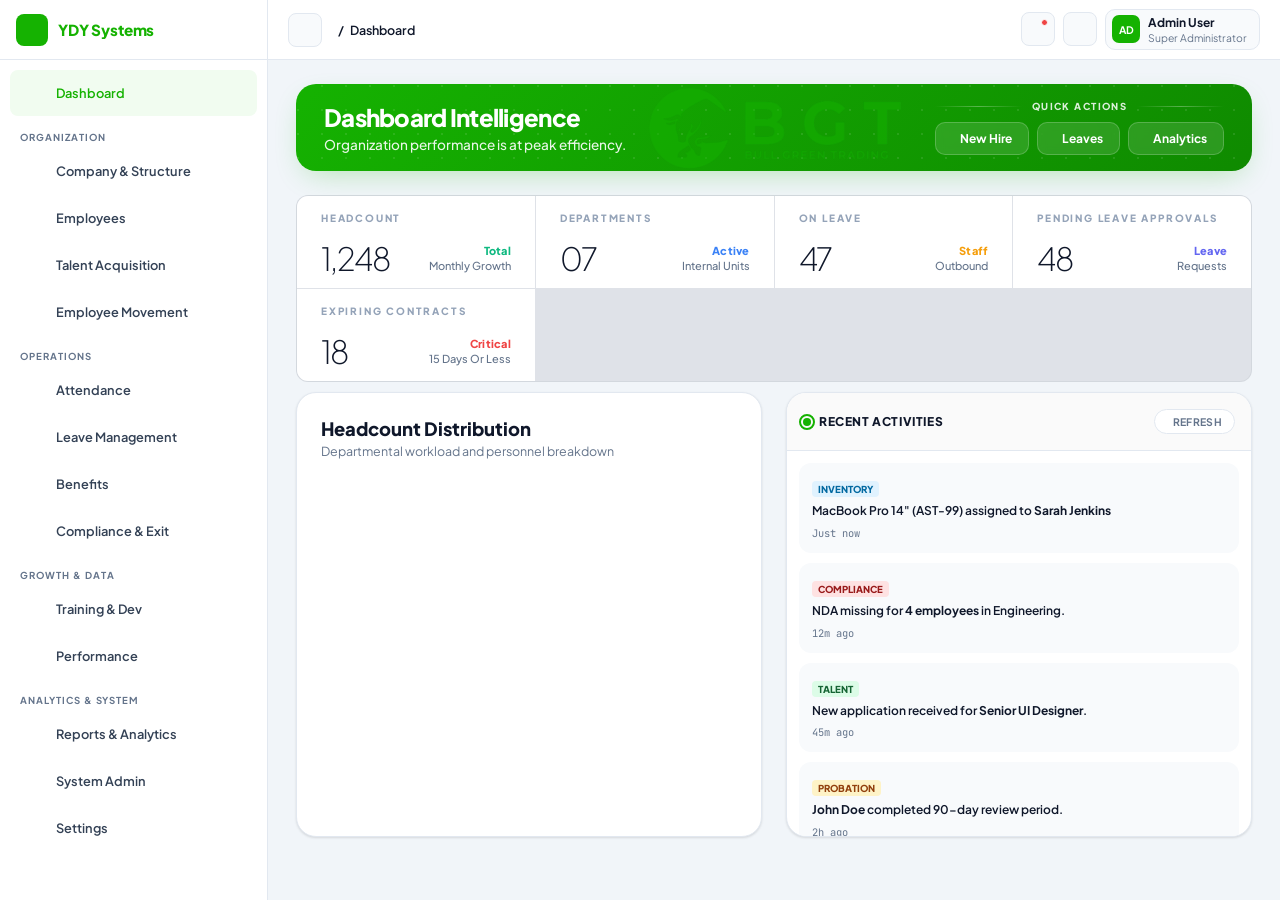
==== commit 23612623: "Update index.html" ====
--- a/index.html
+++ b/index.html
@@ -30,7 +30,7 @@
 .nav-trigger:hover,.nav-trigger.parent-active{background:var(--primary-light)!important;color:var(--primary)!important}
 .nav-trigger.open{background:transparent;color:var(--text)}
 .nav-trigger-left{display:flex;align-items:center;gap:8px;overflow:hidden}
-.nav-icon{width:28px;height:28px;border-radius:6px;display:flex;align-items:center;justify-content:center;background:#f1f5f9;color:var(--muted);flex-shrink:0;transition:all .15s}
+.nav-icon{width:28px;height:28px;border-radius:6px;display:flex;align-items:center;justify-content:center;background:#f1f5f900;color:var(--muted);flex-shrink:0;transition:all .15s}
 .nav-trigger.open .nav-icon{background:#f1f5f9;color:var(--muted)}
 .nav-trigger:hover .nav-icon,.nav-active .nav-icon,.nav-trigger.parent-active .nav-icon{background:var(--primary-light)!important;color:var(--primary)!important}
 .chevron{transition:transform .2s;color:#94a3b8;flex-shrink:0}
@@ -50,7 +50,7 @@
 .sidebar.collapsed .sidebar-brand{background:#fff!important;border-bottom:1px solid #1e293b!important}
 .sidebar.collapsed .sidebar-scroll{background:var(--surface)!important;overflow-y:auto!important;overflow-x:hidden!important;height:calc(100vh - var(--header-h))}
 .sidebar.collapsed .sidebar-scroll::-webkit-scrollbar-thumb{background:rgba(255,255,255,.2)}
-.sidebar.collapsed .nav-icon{background:#f1f5f9!important;color:var(--muted)!important;margin:0 auto}
+.sidebar.collapsed .nav-icon{background:#f1f5f900!important;color:var(--muted)!important;margin:0 auto}
 .sidebar.collapsed .nav-trigger:hover .nav-icon,.sidebar.collapsed .dash-link:hover .nav-icon{background:var(--primary-light)!important;color:var(--primary)!important}
 .sidebar.collapsed .nav-trigger,.sidebar.collapsed .dash-link{margin:4px 8px;padding:10px 0;justify-content:flex-start}
 .sidebar.collapsed .nav-trigger-left{gap:0}
@@ -615,10 +615,88 @@
 #perm-grid tr td { padding: 10px 16px !important; }
 #perm-grid tr:hover td { background: #fcfdfe; }
 #perm-grid tr[style="background: #f8fafc"] td { border-top: 1px solid var(--border); border-bottom: 1px solid var(--border); }
+/* Professional Vault Detail Refinement */
+.vault-docs-container {
+    display: flex;
+    flex-direction: column;
+    margin-bottom: 20px;
+}
+
+.doc-row {
+    display: grid;
+    grid-template-columns: 60px 1fr 120px 180px; /* Strict Column Control */
+    align-items: center;
+    padding: 16px 24px;
+    border-bottom: 1px solid var(--border);
+    transition: all 0.2s ease;
+    background: #fff;
+}
+
+.doc-row:hover {
+    background: var(--primary-light);
+}
+
+.doc-row:last-child {
+    border-bottom: none;
+}
+
+/* Icon Styling */
+.doc-icon-box {
+    width: 40px;
+    height: 40px;
+    border-radius: 10px;
+    display: flex;
+    align-items: center;
+    justify-content: center;
+    flex-shrink: 0;
+}
+.doc-icon-box.uploaded { background: var(--success-bg); color: var(--success); border: 1px solid #bbf7d0; }
+.doc-icon-box.missing {   background-color: #fff5f5;   color: #b71c1c; border: 2px dashed #e57373;  border-radius: 8px; padding: 10px;}
+/* Meta Info */
+.doc-meta {
+    display: flex;
+    flex-direction: column;
+    gap: 2px;
+}
+
+.doc-name {
+    font-size: 0.85rem;
+    font-weight: 700;
+    color: var(--text);
+}
+
+.doc-cat {
+    font-size: 0.65rem;
+    font-weight: 800;
+    color: var(--muted);
+    text-transform: uppercase;
+    letter-spacing: 0.05em;
+}
+
+/* Action Group Styling */
+.doc-actions {
+    display: flex;
+    justify-content: flex-end;
+    gap: 8px;
+}
+
+/* Specific button fix for "Add Document" to make it look standard */
+.btn-upload-pro {
+    background: var(--primary);
+    color: white;
+    font-size: 11px !important;
+    padding: 8px 14px !important;
+    border-radius: 8px;
+    width: 100%;
+    justify-content: center;
+}
+
+.btn-upload-pro:hover {
+    background: var(--primary-dark);
+}
 </style>
 </head>
 <body>
-
 <div class="sidebar-overlay" id="sidebar-overlay" onclick="closeMobileSidebar()"></div> 
 <aside class="sidebar" id="sidebar">
   <div class="sidebar-brand">
@@ -863,8 +941,7 @@
   </div>
 </div>
 
-<!-- COMPANY PROFILE -->
-<!-- COMPANY PROFILE - RESTORED STRIP EDITION -->
+<!-- COMPANY PROFILE --> 
 <div class="page" id="p-company-profile">
   <div class="master-profile-wrapper">
     
@@ -1270,6 +1347,64 @@
     <div id="vault-matrix-container"></div>
   </div>
 </div>
+
+<!-- EMPLOYEE SPECIFIC VAULT DETAIL (Enterprise Theme) -->
+<div class="page" id="p-employee-vault">
+  <div class="master-profile-wrapper">
+    
+    <!-- Hero Header -->
+    <header class="db-hero-banner" style="padding:16px 28px; min-height:auto; position:relative; margin-bottom:20px;">
+      <div style="display:flex; align-items:center; gap:20px;">
+        <button class="sidebar-toggle" onclick="goPage('document-vault')" style="background:rgba(255,255,255,0.2); border:none; color:white;">
+          <i data-lucide="arrow-left" size="18"></i>
+        </button>
+        <div class="db-hero-content">
+          <h1 class="db-hero-title" style="font-size:1.5rem;" id="v-emp-name">Employee Name</h1>
+          <p class="db-hero-sub" id="v-emp-id">EMP-0000 • Personnel Archive</p>
+        </div>
+      </div>
+      <div class="flex-row" style="gap:12px;">
+        <div style="text-align:right; color:white; margin-right:15px;">
+          <div style="font-size:0.6rem; font-weight:800; text-transform:uppercase; opacity:0.8;">Compliance Score</div>
+          <div style="font-size:1.2rem; font-weight:800;" id="v-compliance-percent">85%</div>
+        </div>
+        <button class="btn-glass-pro-slim"><i data-lucide="download" size="14"></i><span>Download Zip</span></button>
+      </div>
+    </header>
+
+    <div class="profile-main-grid" style="grid-template-columns: 320px 1fr; gap:20px;">
+      
+      <!-- Side Info -->
+      <div class="flex-col" style="gap:20px;">
+        <div class="data-card">
+          <div class="card-label-strip"><i data-lucide="info" size="14"></i><span>Fulfillment Summary</span></div>
+          <div class="card-content">
+            <div class="data-entry"><span class="de-label">Total Required</span><span class="de-value">12 Files</span></div>
+            <div class="data-entry"><span class="de-label">Uploaded</span><span class="de-value" style="color:var(--success)" id="v-count-upload">0</span></div>
+            <div class="data-entry"><span class="de-label">Missing</span><span class="de-value" style="color:var(--danger)" id="v-count-missing">0</span></div>
+            <div class="data-entry"><span class="de-label">Last Audit</span><span class="de-value">Just now</span></div>
+          </div>
+        </div>
+  
+      </div>
+
+      <!-- Main Document List -->
+      <div class="data-card">
+        <div class="card-label-strip">
+          <i data-lucide="folder-open" size="14"></i>
+          <span>Mandatory Personnel Documents</span>
+        </div>
+        <div class="card-content" id="vault-docs-list">
+            <!-- Dynamic rows will be injected here -->
+        </div>
+      </div>
+      
+      <br>
+
+    </div>
+  </div>
+</div>
+
 <!-- ASSET TRACKING   -->
 <div class="page" id="p-asset-tracking">
   <div class="page-header">
@@ -1967,7 +2102,7 @@
 }
 
 // ── PAGINATED TABLE BUILDER ──
- window.changePg=(id,dir)=>{const c=document.getElementById(id);const np=c._page()+dir;const tp=Math.ceil(c._rows.length/c._perPage);if(np>=1&&np<=tp)c._setPage(np);};
+window.changePg=(id,dir)=>{const c=document.getElementById(id);const np=c._page()+dir;const tp=Math.ceil(c._rows.length/c._perPage);if(np>=1&&np<=tp)c._setPage(np);};
 window.setPg=(id,p)=>document.getElementById(id)._setPage(p);
 
 // ── MOCK DATA ──
@@ -2007,7 +2142,20 @@
   const cols=[{key:'emp',label:'Employee'}];
   companyRequiredDocs.forEach(doc=>cols.push({key:doc.id,label:doc.short,render:val=>val==='filled'?`<div class="vault-slot filled" title="Uploaded"><i data-lucide="check" size="10"></i></div>`:`<div class="vault-slot expired" title="Expired"><i data-lucide="alert-circle" size="10"></i></div>`}));
   cols.push({key:'progress',label:'Fulfillment',render:v=>`<span style="font-size:.7rem;font-weight:800;color:var(--primary);">${v}%</span>`});
-  cols.push({key:'_',label:'Actions',render:()=>`<button class="btn btn-xs btn-secondary">Open Folder</button>`});
+  // Inside initVaultMatrix function:
+  cols.push({
+  key: '_',
+  label: 'Actions',
+  render: (v, row) => {
+    // This extracts the clean name and ID from the HTML string
+    const tempDiv = document.createElement('div');
+    tempDiv.innerHTML = row.emp;
+    const cleanName = tempDiv.querySelector('b').innerText;
+    const cleanId = tempDiv.querySelector('small').innerText;
+    
+    return `<button class="btn btn-xs btn-secondary" onclick="openEmployeeVault('${cleanName}', '${cleanId}')">Open Folder</button>`;
+  }
+});
   const rows=gen(25,i=>{const row={emp:`<b>${names[i%names.length]}</b><br><small style="color:var(--muted)">E-${1000+i}</small>`,progress:randInt(40,100)};companyRequiredDocs.forEach(doc=>{row[doc.id]=Math.random()>0.4?'filled':'expired';});return row;});
   const wrapper=document.createElement('div');
   wrapper.id='tbl-vault-matrix-final';
@@ -2015,8 +2163,7 @@
   buildTable('tbl-vault-matrix-final',{columns:cols,rows,perPage:12});
 }
 
-// ── DASHBOARD CHART (single definition) ──
-// ── REPLACEMENT DASHBOARD INITIALIZATION ──
+// ── DASHBOARD CHART  ── 
 function initDashboard() {
   // Use a unique key to prevent re-initialization
   if (inited.has('dashboard-main-chart')) return;
@@ -2121,7 +2268,6 @@
 
 // ── ASSET DROPDOWNS ──
 function showAsDrop(id){const d=document.getElementById(id);if(!d.innerHTML.trim())populateAsDrop(id);d.classList.add('active');}
-function populateAsDrop(id){const d=document.getElementById(id),inputId=id.replace('as-drop-','as-input-');d.innerHTML=names.map(n=>`<div class="as-res-item" onclick="selectAsItem('${inputId}','${id}','${n}')">${n}</div>`).join('');}
 function filterAsDrop(inputId,dropId){const val=document.getElementById(inputId).value.toLowerCase(),d=document.getElementById(dropId);if(!d.innerHTML.trim())populateAsDrop(dropId);d.querySelectorAll('.as-res-item').forEach(item=>{item.style.display=item.textContent.toLowerCase().includes(val)?'block':'none';});d.classList.add('active');}
 function selectAsItem(inputId,dropId,name){document.getElementById(inputId).value=name;document.getElementById(dropId).classList.remove('active');}
 window.addEventListener('mousedown',e=>{if(!e.target.closest('.as-combo-container'))document.querySelectorAll('.as-combo-results').forEach(d=>d.classList.remove('active'));},{passive:true});
@@ -2262,42 +2408,7 @@
   { name: 'HR', headcount: 82, manager: 'Sarah Lee' }, 
   { name: 'IT', headcount: 16, manager: 'Kevin Vark' }
 ];
-function renderOrgChartDepartments() {
-  const container = document.getElementById('dept-tree-container');
-  if (!container) return;
-  
-  let html = '';
-  departmentsForChart.forEach(dept => {
-    html += `
-      <li>
-        <div class="oc-node oc-mgr">
-          <div class="oc-node-header">
-            <span class="oc-id">${dept.name.toUpperCase()}</span>
-            <span class="badge badge-primary" style="font-size:8px;">${dept.headcount} EMP</span>
-          </div>
-          <div class="oc-node-body">
-            <div class="oc-node-avatar" style="background:var(--primary-light);color:var(--primary);">
-              <i data-lucide="users" size="20"></i>
-            </div>
-            <div class="oc-node-info">
-              <div class="oc-node-name">${dept.name}</div>
-              <div class="oc-node-role">Department</div>
-            </div>
-          </div>
-          <div class="oc-node-footer">
-            ${dept.headcount} Personnel
-          </div>
-        </div>
-      </li>
-    `;
-  });
-  container.innerHTML = html;
-  
-  // Refresh icons
-  setTimeout(() => {
-    if (typeof lcIcons === 'function') lcIcons(container);
-  }, 50);
-}
+ 
 function renderOrgChartDepartments() {
   const container = document.getElementById('dept-tree-container');
   if (!container) return;
@@ -2473,20 +2584,20 @@
     case 'leave-requests':buildTable('tbl-leave-requests',{columns:[ {key:'emp',label:'Employee'},{key:'dept',label:'Department'},{key:'type',label:'Leave Type'},{key:'from',label:'From'},{key:'to',label:'To'},{key:'days',label:'Days'},{key:'reason',label:'Reason'},{key:'status',label:'Status'},ac],rows:gen(40,i=>({ emp:names[i%names.length],dept:rand(depts),type:['Annual','Sick','Maternity','Bereavement','Unpaid'][i%5],from:`Mar ${randInt(18,25)}, 2026`,to:`Mar ${randInt(26,31)}, 2026`,days:randInt(1,7),reason:['Vacation','Medical','Personal'][i%3],status:[statusBadge.approved,statusBadge.rejected][i%2]}))});break;
     case 'leave-entitlement':buildTable('tbl-leave-entitlement',{columns:[{key:'id',label:'Emp ID'},{key:'name',label:'Employee'},{key:'dept',label:'Department'},{key:'al_total',label:'AL Total'},{key:'al_used',label:'AL Used'},{key:'al_bal',label:'AL Balance'},{key:'sl_used',label:'SL Used'},{key:'sl_bal',label:'SL Balance'},{key:'carry',label:'Carried Over'},ac],rows:gen(48,i=>({id:`E${String(i+1).padStart(4,'0')}`,name:names[i%names.length],dept:rand(depts),al_total:20,al_used:randInt(0,18),al_bal:randInt(2,20),sl_used:randInt(0,8),sl_bal:randInt(2,10),carry:randInt(0,5)}))});break;
     case 'medical-claims':buildTable('tbl-medical',{columns:[{key:'id',label:'Claim ID'},{key:'emp',label:'Employee'},{key:'dept',label:'Department'},{key:'category',label:'Category'},{key:'amount',label:'Amount'},{key:'submitted',label:'Submitted'},{key:'receipt',label:'Receipt'},{key:'status',label:'Status'},ac],rows:gen(35,i=>({id:`MC-${String(i+1).padStart(3,'0')}`,emp:names[i%names.length],dept:rand(depts),category:['Doctor Visit','Specialist','Prescription','Dental','Vision','Hospital'][i%6],amount:fmtMoney(randInt(50,1500)),submitted:`Mar ${randInt(1,18)}, 2026`,receipt:'Yes',status:[statusBadge.pending,statusBadge.approved,statusBadge.rejected][i%3]}))});break;
-    case 'training-needs':buildTable('tbl-training-needs',{columns:[{key:'id',label:'TNA ID'},{key:'dept',label:'Department'},{key:'skill',label:'Skill Gap'},{key:'priority',label:'Priority'},{key:'emp_count',label:'Affected'},{key:'proposed',label:'Proposed Training'},{key:'status',label:'Status'},ac],rows:gen(20,i=>({id:`TNA-${String(i+1).padStart(3,'0')}`,dept:rand(depts),skill:['Leadership','Excel Advanced','Cloud Computing','Project Management','Customer Service','Data Analytics','Cybersecurity','Presentation Skills'][i%8],priority:i%3===0?b('danger','High'):i%3===1?b('warning','Medium'):b('neutral','Low'),emp_count:randInt(5,80),proposed:['Workshop','Online Course','Mentoring','Certification Program','Conference'][i%5],status:[statusBadge.pending,statusBadge.approved,b('success','Ongoing')][i%3]}))});break;
-    case 'training-schedule':buildTable('tbl-training-schedule',{columns:[{key:'id',label:'Ref'},{key:'course',label:'Course'},{key:'dept',label:'Department'},{key:'trainer',label:'Trainer'},{key:'date',label:'Date'},{key:'time',label:'Time'},{key:'venue',label:'Venue'},{key:'seats',label:'Enrolled/Seats'},{key:'status',label:'Status'},ac],rows:gen(20,i=>({id:`SCH-${String(i+1).padStart(3,'0')}`,course:['Leadership 101','Advanced Excel','AWS Cloud','PMP Prep','Python Basics'][i%5],dept:rand(depts),trainer:names[i%names.length],date:`${['Apr','May','Jun'][i%3]} ${randInt(1,28)}, 2026`,time:`${randInt(9,14)}:00`,venue:['Room A','Room B','Online','HQ Auditorium'][i%4],seats:`${randInt(5,25)}/${randInt(25,30)}`,status:i%3===0?b('success','Confirmed'):b('warning','Open')}))});break;
+    case 'training-needs':buildTable('tbl-training-needs',{columns:[ {key:'dept',label:'Department'},{key:'skill',label:'Skill Gap'},{key:'priority',label:'Priority'},{key:'emp_count',label:'Affected'},{key:'proposed',label:'Proposed Training'},{key:'status',label:'Status'},ac],rows:gen(20,i=>({ dept:rand(depts),skill:['Leadership','Excel Advanced','Cloud Computing','Project Management','Customer Service','Data Analytics','Cybersecurity','Presentation Skills'][i%8],priority:i%3===0?b('danger','High'):i%3===1?b('warning','Medium'):b('neutral','Low'),emp_count:randInt(5,80),proposed:['Workshop','Online Course','Mentoring','Certification Program','Conference'][i%5],status:[statusBadge.pending,statusBadge.approved,b('success','Ongoing')][i%3]}))});break;
+    case 'training-schedule':buildTable('tbl-training-schedule',{columns:[ {key:'course',label:'Course'},{key:'dept',label:'Department'},{key:'trainer',label:'Trainer'},{key:'date',label:'Date'},{key:'time',label:'Time'},{key:'venue',label:'Venue'},{key:'seats',label:'Enrolled/Seats'},{key:'status',label:'Status'},ac],rows:gen(20,i=>({ course:['Leadership 101','Advanced Excel','AWS Cloud','PMP Prep','Python Basics'][i%5],dept:rand(depts),trainer:names[i%names.length],date:`${['Apr','May','Jun'][i%3]} ${randInt(1,28)}, 2026`,time:`${randInt(9,14)}:00`,venue:['Room A','Room B','Online','HQ Auditorium'][i%4],seats:`${randInt(5,25)}/${randInt(25,30)}`,status:i%3===0?b('success','Confirmed'):b('warning','Open')}))});break;
     case 'performance-reviews':buildTable('tbl-reviews',{columns:[ {key:'emp',label:'Employee'},{key:'dept',label:'Department'},{key:'reviewer',label:'Reviewer'},{key:'period',label:'Period'},{key:'score',label:'Overall Score'},{key:'rank',label:'Rating'},{key:'status',label:'Status'},ac],rows:gen(35,i=>({ emp:names[i%names.length],dept:rand(depts),reviewer:names[(i+4)%names.length],period:'Q1 2026',score:(randInt(60,100)/10).toFixed(1)+' / 10',rank:['Exceptional','Exceeds','Meets','Below'][i%4],status:i%4===0?statusBadge.pending:b('success','Submitted')}))});break;
     case '360-feedback':buildTable('tbl-360',{columns:[ {key:'subject',label:'Subject'},{key:'dept',label:'Department'},{key:'total',label:'Respondents'},{key:'complete',label:'Completed'},{key:'avg',label:'Avg Score'},{key:'status',label:'Status'},ac],rows:gen(20,i=>({ subject:names[i%names.length],dept:rand(depts),total:randInt(5,12),complete:randInt(3,12),avg:(randInt(60,100)/10).toFixed(1)+'/10',status:i%3===0?b('success','Closed'):i%3===1?b('success','Open'):b('warning','In Progress')}))});break;
     case 'Promote/Demote':buildTable('tbl-Promote/Demote',{columns:[{key:'emp',label:'Employee'},{key:'type',label:'Change Type'},{key:'from_pos',label:'Prev Position'},{key:'to_pos',label:'Current Position'},{key:'dept',label:'Dept'},{key:'sal_from',label:'Old Salary'},{key:'sal_to',label:'New Salary'},{key:'eff_date',label:'Effective'},{key:'status',label:'Status'},ac],rows:gen(18,i=>({ emp:names[i%names.length],from_pos:['Junior Dev','Sales Rep','HR Assistant','Analyst'][i%4],to_pos:['Senior Dev','Senior Rep','HR Manager','Senior Analyst'][i%4],dept:rand(depts),sal_from:fmtMoney(randInt(40,70)*1000),sal_to:fmtMoney(randInt(70,100)*1000),eff_date:'Apr 1, 2026',status:[statusBadge.pending,statusBadge.approved,b('info','Processing')][i%3],type:[statusBadge.pending,statusBadge.approved][i%3]}))});break;
     case 'transfers':buildTable('tbl-transfers-dept',{columns:[ {key:'emp',label:'Employee'},{key:'from_dept',label:'From Department'},{key:'to_dept',label:'To Department'},{key:'from_branch',label:'From Branch'},{key:'to_branch',label:'To Branch'},{key:'req_date',label:'Requested'},{key:'eff_date',label:'Effective'},{key:'status',label:'Status'},ac],rows:gen(20,i=>({ emp:names[i%names.length],from_dept:rand(depts),to_dept:rand(depts),from_branch:'HQ',to_branch:['North','South','West','APAC'][i%4],req_date:`Mar ${randInt(1,18)}, 2026`,eff_date:'Apr 1, 2026',status:[statusBadge.pending,statusBadge.approved][i%2]}))});break;
     case 'attendance': initAttendanceGrid(); break;
     case 'disciplinary-actions':buildTable('tbl-disciplinary',{columns:[ {key:'emp',label:'Employee'},{key:'dept',label:'Department'},{key:'type',label:'Action Type'},{key:'incident',label:'Incident Date'},{key:'issued',label:'Issued'},{key:'issuer',label:'Issued By'}, ac],rows:gen(18,i=>({ emp:names[i%names.length],dept:rand(depts),type:['Verbal Warning','Written Warning','Final Warning','Suspension','Demotion'][i%5],incident:`Feb ${randInt(1,28)}, 2026`,issued:`Mar ${randInt(1,15)}, 2026`,issuer:names[(i+3)%names.length]}))});break;
-    case 'resignations':buildTable('tbl-resignations',{columns:[{key:'id',label:'Ref'},{key:'emp',label:'Employee'},{key:'dept',label:'Department'},{key:'type',label:'Reason'},{key:'filed',label:'Filed'},{key:'assigned',label:'Assigned To'},{key:'priority',label:'Priority'},{key:'status',label:'Status'},ac],rows:gen(15,i=>({id:`GRV-${String(i+1).padStart(3,'0')}`,emp:names[i%names.length],dept:rand(depts),type:['Harassment','Unfair Treatment','Pay Dispute','Safety Concern','Discrimination','Work Conditions'][i%6],filed:`Mar ${randInt(1,18)}, 2026`,assigned:names[(i+2)%names.length],priority:i%3===0?b('danger','High'):i%3===1?b('warning','Medium'):b('neutral','Low'),status:i%4===0?b('success','Resolved'):i%4===1?statusBadge.pending:b('info','Under Review')}))});break;
-    case 'termination':buildTable('tbl-termination',{columns:[{key:'id',label:'Ref'},{key:'emp',label:'Employee'},{key:'dept',label:'Department'},{key:'type',label:'Separation Type'},{key:'notice',label:'Notice Date'},{key:'last_day',label:'Last Working Day'},{key:'clearance',label:'Clearance'},{key:'settlement',label:'Final Settlement'},{key:'status',label:'Status'},ac],rows:gen(12,i=>({id:`SEP-${String(i+1).padStart(3,'0')}`,emp:names[i%names.length],dept:rand(depts),type:['Resignation','Involuntary','Retirement','End of Contract'][i%4],notice:`Mar ${randInt(1,15)}, 2026`,last_day:`Mar ${randInt(25,31)}, 2026`,clearance:i%3===0?b('success','Done'):b('warning','Pending'),settlement:i%3===0?fmtMoney(randInt(2000,15000)):b('neutral','TBD'),status:i%3===0?b('success','Complete'):b('warning','In Progress')}))});break;
+    case 'resignations':buildTable('tbl-resignations',{columns:[ {key:'emp',label:'Employee'},{key:'dept',label:'Department'},{key:'type',label:'Reason'},{key:'filed',label:'Filed'},{key:'assigned',label:'Assigned To'},{key:'priority',label:'Priority'},{key:'status',label:'Status'},ac],rows:gen(15,i=>({ emp:names[i%names.length],dept:rand(depts),type:['Harassment','Unfair Treatment','Pay Dispute','Safety Concern','Discrimination','Work Conditions'][i%6],filed:`Mar ${randInt(1,18)}, 2026`,assigned:names[(i+2)%names.length],priority:i%3===0?b('danger','High'):i%3===1?b('warning','Medium'):b('neutral','Low'),status:i%4===0?b('success','Resolved'):i%4===1?statusBadge.pending:b('info','Under Review')}))});break;
+    case 'termination':buildTable('tbl-termination',{columns:[{key:'emp',label:'Employee'},{key:'dept',label:'Department'},{key:'type',label:'Separation Type'},{key:'notice',label:'Notice Date'},{key:'last_day',label:'Last Working Day'},{key:'clearance',label:'Clearance'},{key:'settlement',label:'Final Settlement'},{key:'status',label:'Status'},ac],rows:gen(12,i=>({emp:names[i%names.length],dept:rand(depts),type:['Resignation','Involuntary','Retirement','End of Contract'][i%4],notice:`Mar ${randInt(1,15)}, 2026`,last_day:`Mar ${randInt(25,31)}, 2026`,clearance:i%3===0?b('success','Done'):b('warning','Pending'),settlement:i%3===0?fmtMoney(randInt(2000,15000)):b('neutral','TBD'),status:i%3===0?b('success','Complete'):b('warning','In Progress')}))});break;
     case 'roles-permissions': initRoles(); break;
     case 'exit-clearance':{
       const chk=v=>v?b('success','✓'):b('warning','—');
-      buildTable('tbl-clearance',{columns:[{key:'id',label:'Ref'},{key:'emp',label:'Employee'},{key:'dept',label:'Department'},{key:'it',label:'IT'},{key:'finance',label:'Finance'},{key:'hr',label:'HR'},{key:'admin',label:'Admin'},{key:'assets',label:'Assets'},{key:'overall',label:'Overall'},ac],rows:gen(12,i=>{const done=i%3===0;return{id:`CLR-${String(i+1).padStart(3,'0')}`,emp:names[i%names.length],dept:rand(depts),it:chk(done||i%2===0),finance:chk(done),hr:chk(done||i%3===0),admin:chk(done||i%4===0),assets:chk(done),overall:done?b('success','Cleared'):b('warning','In Progress')};})});break;
+      buildTable('tbl-clearance',{columns:[{key:'emp',label:'Employee'},{key:'dept',label:'Department'},{key:'it',label:'IT'},{key:'finance',label:'Finance'},{key:'hr',label:'HR'},{key:'admin',label:'Admin'},{key:'assets',label:'Assets'},{key:'overall',label:'Overall'},ac],rows:gen(12,i=>{const done=i%3===0;return{emp:names[i%names.length],dept:rand(depts),it:chk(done||i%2===0),finance:chk(done),hr:chk(done||i%3===0),admin:chk(done||i%4===0),assets:chk(done),overall:done?b('success','Cleared'):b('warning','In Progress')};})});break;
     }
     case 'user-management':buildTable('tbl-users',{columns:[{key:'id',label:'User ID'},{key:'name',label:'Name'},{key:'email',label:'Email'},{key:'role',label:'Role'},{key:'dept',label:'Dept'},{key:'last_login',label:'Last Login'},{key:'status',label:'Status'},ac],rows:gen(25,i=>({id:`USR-${String(i+1).padStart(3,'0')}`,name:names[i%names.length],email:`${names[i%names.length].toLowerCase().replace(' ','.')}@hrm.com`,role:['Super Admin','HR Manager','Finance Officer','Department Head','Employee'][i%5],dept:rand(depts),last_login:`Mar ${randInt(1,20)}, 2026 ${randInt(8,17)}:${['00','30'][i%2]}`,status:i%7===0?statusBadge.inactive:statusBadge.active}))});break;
     case 'audit-logs':buildTable('tbl-audit',{columns:[ {key:'user',label:'User'},{key:'action',label:'Action'},{key:'module',label:'Module'},{key:'record',label:'Record'},{key:'ip',label:'IP Address'},{key:'ts',label:'Timestamp'},{key:'_',label:'Details',render:()=>'<button class="btn btn-xs btn-secondary">View</button>'}],rows:gen(60,i=>({ user:names[i%names.length],action:['CREATE','UPDATE','DELETE','LOGIN','APPROVE'][i%6],module:['Payroll','Employees','Leave','Recruitment','Settings'][i%5],record:`Record #${randInt(100,999)}`,ip:`192.168.${randInt(1,10)}.${randInt(1,255)}`,ts:`Mar ${randInt(18,20)}, 2026 ${String(randInt(8,17)).padStart(2,'0')}:${String(randInt(0,59)).padStart(2,'0')}`}))});break;
@@ -2933,6 +3044,87 @@
   parent.classList.add('st-' + next);
   el.textContent = next;
 }
+
+// 1. Define the mandatory document list
+const VAULT_SCHEMA = [
+  { id: 'contract', name: 'Signed Employment Contract', cat: 'Legal' },
+  { id: 'cv', name: 'Curriculum Vitae (CV)', cat: 'Identity' },
+  { id: 'academic', name: 'Academic Credentials', cat: 'Education' },
+  { id: 'clearance', name: 'Clearance / Release Letter', cat: 'History' },
+  { id: 'experience', name: 'Experience Letters', cat: 'History' },
+  { id: 'coc', name: 'Certificate of Competence (COC)', cat: 'Professional' },
+  { id: 'guarantor', name: 'Guarantor Form & ID', cat: 'Legal' },
+  { id: 'nda', name: 'Confidentiality / NDA Agreement', cat: 'Compliance' },
+  { id: 'handbook', name: 'Acknowledgments', cat: 'Compliance' },
+  { id: 'national_id', name: 'National ID / Passport Copy', cat: 'Identity' },
+  { id: 'tin', name: 'TIN Certification Document', cat: 'Tax' },
+  { id: 'medical', name: 'Health & Fitness Clearance', cat: 'Compliance' }
+];
+
+// 2. Modified open function (Update your initVaultMatrix button to call this)
+function openEmployeeVault(name, id) {
+    goPage('employee-vault');
+    document.getElementById('v-emp-name').textContent = name;
+    document.getElementById('v-emp-id').textContent = id + " • Personnel Archive";
+    
+    const listContainer = document.getElementById('vault-docs-list');
+    listContainer.innerHTML = '';
+
+    let uploadCount = 0;
+
+    VAULT_SCHEMA.forEach(doc => {
+        const isUploaded = Math.random() > 0.4; // Mocking data
+        if(isUploaded) uploadCount++;
+
+        const row = document.createElement('div');
+        row.className = 'doc-row';
+        
+        row.innerHTML = `
+            <!-- COLUMN 1: ICON -->
+            <div class="doc-icon-box ${isUploaded ? 'uploaded' : 'missing'}">
+                <i data-lucide="${isUploaded ? 'file-check' : 'file-question-mark'}" size="18"></i>
+            </div>
+
+            <!-- COLUMN 2: TITLE & CATEGORY -->
+            <div class="doc-meta">
+                <div class="doc-name">${doc.name}</div>
+                <div class="doc-cat">${doc.cat}</div>
+            </div>
+
+            <!-- COLUMN 3: STATUS BADGE -->
+            <div class="doc-status">
+                ${isUploaded ? 
+                    '<span class="badge badge-success" style="font-size:10px">Verified</span>' : 
+                    '<span class="badge badge-neutral" style="font-size:10px; opacity:0.7;">Pending</span>'}
+            </div>
+
+            <!-- COLUMN 4: ACTIONS -->
+            <div class="doc-actions">
+                ${isUploaded ? `
+                    <button class="btn btn-secondary btn-xs" title="View" onclick="showNotification('Vault','Opening file...','info')">
+                        <i data-lucide="eye" size="14"></i> View
+                    </button>
+                    <button class="btn btn-secondary btn-xs" title="Update" style="min-width:34px;">
+                        <i data-lucide="refresh-cw" size="14"></i>
+                    </button>
+                ` : `
+                    <button class="btn btn-primary btn-xs btn-upload-pro" onclick="showNotification('Vault','Ready for upload','info')">
+                        <i data-lucide="plus" size="14"></i> Add Document
+                    </button>
+                `}
+            </div>
+        `;
+        listContainer.appendChild(row);
+    });
+
+    // Update Stats in side-card
+    const total = VAULT_SCHEMA.length;
+    document.getElementById('v-count-upload').textContent = uploadCount;
+    document.getElementById('v-count-missing').textContent = total - uploadCount;
+    document.getElementById('v-compliance-percent').textContent = Math.round((uploadCount/total)*100) + "%";
+
+    lcIcons(listContainer);
+}
 function showNotification(title, message, type = 'success') {
     const container = document.getElementById('toast-container');
     const toast = document.createElement('div');
@@ -2968,6 +3160,7 @@
         setTimeout(() => toast.remove(), 300);
     }, 4000);
 }
+
 </script>
 <!-- Toast Notification Container -->
 <div id="toast-container" style="position: fixed; top: 20px; right: 20px; z-index: 9999; display: flex; flex-direction: column; gap: 10px; pointer-events: none;"></div>
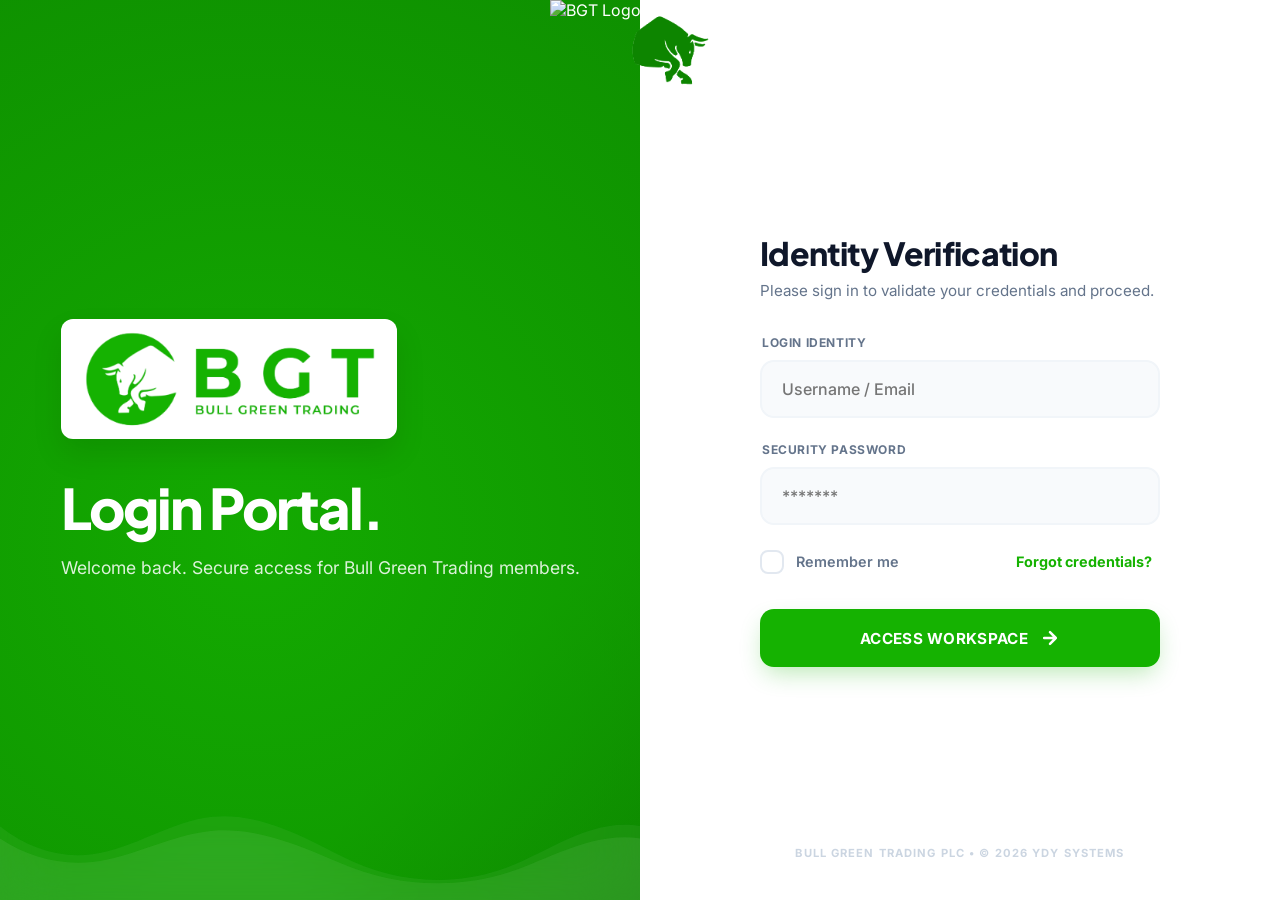
==== commit bd3ea4df: "Update index.html" ====
--- a/index.html
+++ b/index.html
@@ -1,3168 +1,772 @@
 <!DOCTYPE html>
 <html lang="en">
 <head>
-<meta charset="UTF-8">
-<meta name="viewport" content="width=device-width, initial-scale=1.0">
-<title>YDY HRM Enterprise</title>
-<link rel="preconnect" href="https://fonts.googleapis.com">
-<link rel="preconnect" href="https://fonts.gstatic.com" crossorigin>
-<link rel="dns-prefetch" href="https://unpkg.com">
-<link rel="dns-prefetch" href="https://cdn.jsdelivr.net">
-<link href="https://fonts.googleapis.com/css2?family=Plus+Jakarta+Sans:wght@400;500;600;700;800&family=JetBrains+Mono:wght@400;500&display=swap" rel="stylesheet">
-<style>
-:root{--primary:#15b201;--primary-light:#f1fcf0;--primary-dark:#0f8a00;--sidebar-w:268px;--header-h:60px;--bg:#f1f5f9;--surface:#ffffff;--border:#e2e8f0;--text:#0f172a;--muted:#64748b;--success:#16a34a;--success-bg:#dcfce7;--warning:#d97706;--warning-bg:#fef3c7;--danger:#dc2626;--danger-bg:#fee2e2;--info:#0891b2;--info-bg:#cffafe;--radius:10px;--shadow:0 1px 3px rgba(0,0,0,.07),0 1px 2px rgba(0,0,0,.05);--shadow-md:0 4px 6px -1px rgba(0,0,0,.07),0 2px 4px -1px rgba(0,0,0,.05);--transition:.28s cubic-bezier(.4,0,.2,1)}
-*{margin:0;padding:0;box-sizing:border-box;scrollbar-width:thin;scrollbar-color:#cbd5e1 transparent}
-::-webkit-scrollbar{width:6px;height:6px}
-::-webkit-scrollbar-track{background:transparent}
-::-webkit-scrollbar-thumb{background:#cbd5e1;border-radius:20px;border:1px solid transparent;background-clip:content-box}
-::-webkit-scrollbar-thumb:hover{background:var(--primary);border:0 solid transparent}
-.sidebar-scroll:hover::-webkit-scrollbar-thumb,.content-area:hover::-webkit-scrollbar-thumb,.table-wrap:hover::-webkit-scrollbar-thumb,.modal-box:hover::-webkit-scrollbar-thumb{background:#cbd5e1}
-.sidebar-scroll::-webkit-scrollbar-thumb:hover,.content-area::-webkit-scrollbar-thumb:hover,.table-wrap::-webkit-scrollbar-thumb:hover,.modal-box::-webkit-scrollbar-thumb:hover{background:var(--primary)!important}
-body{font-family:'Plus Jakarta Sans',sans-serif;background:var(--bg);color:var(--text);display:flex;min-height:100vh;overflow:hidden}
-.sidebar{width:var(--sidebar-w);background:var(--surface);border-right:1px solid var(--border);display:flex;flex-direction:column;position:fixed;height:100vh;z-index:200;transition:width var(--transition),transform var(--transition);overflow:visible}
-.sidebar-brand{height:var(--header-h);padding:0 16px;display:flex;align-items:center;gap:10px;font-weight:800;font-size:.95rem;color:var(--primary);border-bottom:1px solid var(--border);letter-spacing:-.01em;flex-shrink:0;white-space:nowrap;overflow:hidden}
-.brand-icon{width:32px;height:32px;background:var(--primary);border-radius:8px;display:flex;align-items:center;justify-content:center;color:#fff;flex-shrink:0}
-.sidebar-brand-text{overflow:hidden;white-space:nowrap;transition:opacity var(--transition),width var(--transition)}
-.sidebar-scroll{flex:1;overflow-y:auto;overflow-x:hidden;padding:10px 10px 20px}
-.nav-label{padding:14px 10px 5px;font-size:.6rem;text-transform:uppercase;letter-spacing:.1em;color:var(--muted);font-weight:700;white-space:nowrap;overflow:hidden}
-.nav-group{margin-bottom:1px}
-.nav-trigger{display:flex;align-items:center;justify-content:space-between;padding:9px 10px;color:#334155;border-radius:8px;font-size:.8rem;font-weight:600;cursor:pointer;transition:background .15s,color .15s;user-select:none;white-space:nowrap}
-.nav-trigger:hover,.nav-trigger.parent-active{background:var(--primary-light)!important;color:var(--primary)!important}
-.nav-trigger.open{background:transparent;color:var(--text)}
-.nav-trigger-left{display:flex;align-items:center;gap:8px;overflow:hidden}
-.nav-icon{width:28px;height:28px;border-radius:6px;display:flex;align-items:center;justify-content:center;background:#f1f5f900;color:var(--muted);flex-shrink:0;transition:all .15s}
-.nav-trigger.open .nav-icon{background:#f1f5f9;color:var(--muted)}
-.nav-trigger:hover .nav-icon,.nav-active .nav-icon,.nav-trigger.parent-active .nav-icon{background:var(--primary-light)!important;color:var(--primary)!important}
-.chevron{transition:transform .2s;color:#94a3b8;flex-shrink:0}
-.nav-trigger.open .chevron{transform:rotate(90deg);color:var(--primary)}
-.submenu{overflow:hidden;max-height:0;transition:max-height .3s ease;padding-left:10px}
-.submenu.open{max-height:1000px}
-.sub-link{display:flex;align-items:center;gap:8px;padding:7px 10px;color:var(--muted);font-size:.77rem;font-weight:500;border-radius:6px;cursor:pointer;transition:all .15s;margin-bottom:1px;white-space:nowrap}
-.sub-link:hover{color:var(--primary);background:#f8fafc}
-.sub-link.active{color:var(--primary)!important;background:var(--primary-light);font-weight:700}
-.sub-dot{width:6px;height:6px;border-radius:50%;background:var(--border);flex-shrink:0}
-.sub-link.active .sub-dot{background:var(--primary)}
-.dash-link{display:flex;align-items:center;gap:8px;padding:9px 10px;border-radius:8px;font-size:.8rem;font-weight:600;cursor:pointer;color:#334155;transition:all .15s;white-space:nowrap}
-.dash-link:hover,.dash-link.active{background:var(--primary-light);color:var(--primary)}
-.sidebar-overlay{display:none;position:fixed;inset:0;background:rgb(0,0,0);z-index:199;opacity:0;transition:opacity var(--transition)}
-.sidebar-overlay.visible{opacity:1}
-.sidebar.collapsed{width:78px!important;overflow:visible!important}
-.sidebar.collapsed .sidebar-brand{background:#fff!important;border-bottom:1px solid #1e293b!important}
-.sidebar.collapsed .sidebar-scroll{background:var(--surface)!important;overflow-y:auto!important;overflow-x:hidden!important;height:calc(100vh - var(--header-h))}
-.sidebar.collapsed .sidebar-scroll::-webkit-scrollbar-thumb{background:rgba(255,255,255,.2)}
-.sidebar.collapsed .nav-icon{background:#f1f5f900!important;color:var(--muted)!important;margin:0 auto}
-.sidebar.collapsed .nav-trigger:hover .nav-icon,.sidebar.collapsed .dash-link:hover .nav-icon{background:var(--primary-light)!important;color:var(--primary)!important}
-.sidebar.collapsed .nav-trigger,.sidebar.collapsed .dash-link{margin:4px 8px;padding:10px 0;justify-content:flex-start}
-.sidebar.collapsed .nav-trigger-left{gap:0}
-.sidebar.collapsed .nav-icon{margin:0 auto;width:32px;height:32px}
-.sidebar.collapsed .sidebar-brand-text,.sidebar.collapsed .nav-label,.sidebar.collapsed span,.sidebar.collapsed .chevron{display:none!important}
-.sidebar.collapsed .dash-link:hover::after{display:none!important}
-.sidebar.collapsed .nav-group::after{content:'';position:absolute;top:0;right:-15px;width:20px;height:100%;z-index:5;display:none}
-@media(min-width:769px){
-  .sidebar.collapsed .submenu{display:none!important}
-  .sidebar.collapsed .dash-link:hover .nav-trigger-left span{display:block!important;position:fixed;left:78px;width:160px;padding:12px 16px;background:var(--surface);color:var(--text);font-size:.8rem;font-weight:700;border:1px solid var(--border);border-left:4px solid var(--primary);border-radius:0 10px 10px 0;box-shadow:15px 10px 40px rgba(0,0,0,.15);z-index:9999;pointer-events:none;transform:translateX(0)}
-  .sidebar.collapsed .nav-group{position:relative}
-  .sidebar.collapsed .nav-group::after{content:'';position:absolute;top:0;right:-20px;width:25px;height:100%;z-index:10;display:none}
-  .sidebar.collapsed .nav-group:hover::after{display:block;z-index:5}
-  .sidebar.collapsed .nav-group:hover .submenu{display:flex!important;flex-direction:column;position:fixed;left:78px;width:230px;background:var(--surface);border:1px solid var(--border);border-left:4px solid var(--primary);border-radius:0 12px 12px 12px;box-shadow:15px 10px 40px rgba(0,0,0,.15);padding:45px 8px 12px;opacity:1;visibility:visible;z-index:9999;max-height:calc(100vh - 20px)!important;overflow-y:auto!important;margin-left:-1px;transform:translateX(0);transition:opacity .2s ease}
-  .sidebar.collapsed .nav-group:hover .nav-trigger-left span{pointer-events:none;display:block!important;position:fixed;left:78px;z-index:10000;margin-left:-1px;width:222px;padding:12px 16px;background:#fafafa;color:var(--text);font-size:.65rem;font-weight:800;text-transform:uppercase;letter-spacing:.05em;border-bottom:1px solid var(--border);border-radius:0 11px 0 0;transform:translateX(0)}
-  .sidebar.collapsed .nav-group:hover .sub-link{display:flex!important;padding:10px 12px!important;color:var(--muted)!important}
-  .sidebar.collapsed .nav-group:hover .sub-link span{display:block!important;font-size:.8rem!important}
-  .sidebar.collapsed .nav-group:hover .sub-dot{display:block!important}
-  .sidebar.collapsed .dash-link:hover::after{content:attr(title);position:fixed;left:85px;background:var(--text);color:#fff;padding:6px 12px;border-radius:6px;font-size:.75rem;white-space:nowrap;z-index:9999}
-  .sidebar.collapsed .nav-group:hover .dash-link span{display:block!important;position:absolute;left:72px;background:var(--text);color:#fff;padding:5px 12px;border-radius:6px;font-size:.75rem}
-}
-.main{flex:1;margin-left:var(--sidebar-w);display:flex;flex-direction:column;height:100vh;overflow:hidden;transition:margin-left var(--transition)}
-.main.sidebar-collapsed{margin-left:78px}
-@media(max-width:768px){.main{margin-left:0!important}}
-.topbar{height:var(--header-h);background:var(--surface);border-bottom:1px solid var(--border);display:flex;align-items:center;justify-content:space-between;padding:0 20px;flex-shrink:0;gap:10px}
-.topbar-left{display:flex;align-items:center;gap:10px;min-width:0}
-.breadcrumb{display:flex;align-items:center;gap:6px;font-size:.78rem;color:var(--muted);white-space:nowrap;overflow:hidden}
-.breadcrumb span{color:var(--text);font-weight:600}
-.topbar-right{display:flex;align-items:center;gap:8px;flex-shrink:0}
-.icon-btn{width:34px;height:34px;border-radius:8px;background:#f8fafc;border:1px solid var(--border);display:flex;align-items:center;justify-content:center;cursor:pointer;color:var(--muted);transition:all .15s;position:relative;flex-shrink:0}
-.icon-btn:hover{background:var(--primary-light);color:var(--primary)}
-.notif-dot{position:absolute;top:6px;right:6px;width:7px;height:7px;border-radius:50%;background:#ef4444;border:1.5px solid var(--surface)}
-.sidebar-toggle{cursor:pointer;width:34px;height:34px;border-radius:8px;background:#f8fafc;border:1px solid var(--border);display:flex;align-items:center;justify-content:center;color:var(--muted);transition:all .15s;flex-shrink:0}
-.sidebar-toggle:hover{background:var(--primary-light);color:var(--primary);border-color:var(--primary)}
-.topbar-user{display:flex;align-items:center;gap:8px;padding:5px 12px 5px 6px;border:1px solid var(--border);border-radius:10px;background:#f8fafc;cursor:pointer;transition:background .15s}
-.topbar-user:hover{background:var(--primary-light)}
-.topbar-user-avatar{width:28px;height:28px;border-radius:7px;background:var(--primary);color:#fff;display:flex;align-items:center;justify-content:center;font-size:.65rem;font-weight:700;flex-shrink:0}
-.topbar-user-info{line-height:1.3}
-.topbar-user-info .u-name{font-size:.75rem;font-weight:700;color:var(--text);white-space:nowrap}
-.topbar-user-info .u-role{font-size:.65rem;color:var(--muted);white-space:nowrap}
-@media(max-width:480px){.topbar-user-info{display:none}.topbar-user{padding:5px}}
-.content-area{flex:1;overflow-y:auto;padding:24px 28px}
-@media(max-width:768px){.content-area{padding:16px}}
-@media(max-width:480px){.content-area{padding:12px}}
-.page{display:none}
-.page.active{display:block}
-.page-header{display:flex;justify-content:space-between;align-items:flex-start;margin-bottom:24px;flex-wrap:wrap;gap:12px}
-.page-title{font-size:1.1rem;font-weight:800;color:var(--text)}
-.page-sub{font-size:.78rem;color:var(--muted);margin-top:3px}
-.btn{display:inline-flex;align-items:center;gap:6px;padding:8px 16px;border-radius:8px;font-size:.78rem;font-weight:600;cursor:pointer;border:none;transition:all .15s;font-family:inherit;white-space:nowrap}
-.btn-primary{background:var(--primary);color:#fff}
-.btn-primary:hover{background:var(--primary-dark)}
-.btn-secondary{background:#f1f5f9;color:var(--text);border:1px solid var(--border)}
-.btn-secondary:hover{background:#e2e8f0}
-.btn-danger{background:var(--danger);color:#fff}
-.btn-danger:hover{background:#b91c1c}
-.btn-success{background:var(--success);color:#fff}
-.btn-success:hover{background:#15803d}
-.btn-sm{padding:5px 10px;font-size:.72rem}
-.btn-xs{padding:3px 8px;font-size:.68rem}
-.btn-glass-pro{background:rgba(255,255,255,.15);border:1px solid rgba(255,255,255,.25);backdrop-filter:blur(10px);color:white;padding:12px 20px;border-radius:12px;font-size:.8rem;font-weight:700;display:flex;align-items:center;gap:8px;transition:all .2s ease;cursor:pointer}
-.btn-glass-pro:hover{background:rgba(255,255,255,.25);transform:translateY(-2px);border-color:rgba(255,255,255,.5)}
-.btn-glass-pro-slim{all:unset;display:flex;align-items:center;gap:8px;padding:8px 16px;background:rgba(255,255,255,.12);border:1px solid rgba(255,255,255,.2);border-radius:10px;color:white;font-size:.75rem;font-weight:700;cursor:pointer;transition:all .2s ease;backdrop-filter:blur(4px)}
-.btn-glass-pro-slim i{opacity:.9}
-.btn-glass-pro-slim:hover{background:rgba(255,255,255,.25);border-color:rgba(255,255,255,.5);transform:translateY(-2px)}
-.btn-glass-pro-slim:active{transform:translateY(0) scale(.97)}
-.btn-edit-glass{background:rgba(255,255,255,.15);color:#fff;border:1px solid rgba(255,255,255,.3);backdrop-filter:blur(4px);padding:10px 18px;font-size:.75rem;letter-spacing:.02em;transition:all .2s ease}
-.btn-edit-glass:hover{background:rgba(255,255,255,.3);color:#fff;transform:translateY(-2px)}
-.card{background:var(--surface);border:1px solid var(--border);border-radius:var(--radius);box-shadow:var(--shadow)}
-.card-body{padding:20px}
-.card-header{padding:16px 20px;border-bottom:1px solid var(--border);display:flex;align-items:center;justify-content:space-between;flex-wrap:wrap;gap:8px}
-.card-title{font-size:.88rem;font-weight:700;color:var(--text)}
-.stats-row{display:grid;gap:16px;margin-bottom:20px}
-.stats-4{grid-template-columns:repeat(4,1fr)}
-.stats-3{grid-template-columns:repeat(3,1fr)}
-@media(max-width:1100px){.stats-4{grid-template-columns:repeat(2,1fr)}}
-@media(max-width:600px){.stats-4,.stats-3{grid-template-columns:1fr 1fr}}
-@media(max-width:400px){.stats-4,.stats-3{grid-template-columns:1fr}}
-.stat-card{background:var(--surface);border:1px solid var(--border);border-radius:var(--radius);padding:18px;box-shadow:var(--shadow)}
-.stat-label{font-size:.7rem;font-weight:600;color:var(--muted);text-transform:uppercase;letter-spacing:.05em;margin-bottom:6px}
-.stat-value{font-size:1.5rem;font-weight:800;color:var(--text);line-height:1}
-.stat-change{font-size:.72rem;margin-top:6px}
-.stat-up{color:var(--success)}
-.stat-icon-wrap{width:40px;height:40px;border-radius:8px;display:flex;align-items:center;justify-content:center;flex-shrink:0}
-.stat-flex{display:flex;align-items:center;justify-content:space-between}
-.bento-grid{display:grid;grid-template-columns:repeat(12,1fr);grid-auto-rows:min-content;gap:12px}
-@media(max-width:900px){.bento-grid>[style*="span 5"],.bento-grid>[style*="span 4"],.bento-grid>[style*="span 3"],.bento-grid>[style*="span 7"],.bento-grid>[style*="span 12"]{grid-column:span 12!important}}
-.bento-card{background:var(--surface);border:1px solid var(--border);border-radius:8px;display:flex;flex-direction:column}
-.bento-header{padding:12px 16px;border-bottom:1px solid var(--border);display:flex;align-items:center;gap:8px;background:#fafafa}
-.bento-header i{color:var(--primary)}
-.bento-title{font-size:.75rem;font-weight:800;text-transform:uppercase;letter-spacing:.03em;color:var(--muted)}
-.bento-body{padding:16px;flex:1}
-.bento-item{background:var(--surface);border:1px solid var(--border);border-radius:20px;padding:24px;transition:transform .2s ease,border-color .2s ease}
-.bento-item:hover{border-color:var(--primary)}
-.d-row{display:flex;justify-content:space-between;align-items:center;padding:8px 0;border-bottom:1px dotted var(--border);gap:8px}
-.d-row:last-child{border-bottom:none;padding-bottom:0}
-.d-row:first-child{padding-top:0}
-.d-label{font-size:.72rem;color:var(--muted);font-weight:500;flex-shrink:0}
-.d-value{font-size:.78rem;font-weight:700;color:var(--text);text-align:right}
-.table-wrap{overflow-x:auto;position:relative;border-radius:0 0 var(--radius) var(--radius);-webkit-overflow-scrolling:touch}
-table.tbl{width:100%;border-collapse:separate;border-spacing:0;table-layout:auto}
-table.tbl th {
-  cursor: pointer;
-  user-select: none;
-  transition: background .15s;
-  /* Updated Padding: Match the more spacious 'Employment Types' look */
-  padding: 12px 16px !important; 
-  background: #f8fafc;
-  font-size: .72rem;
-  font-weight: 900;
-  color: var(--muted);
-  text-transform: uppercase;
-  letter-spacing: .05em;
-  border-bottom: 1px solid var(--border);
-  white-space: nowrap;
-  text-align: left;
-} 
-table.tbl th:hover { background: #f1f5f9!important; color: var(--primary); }
-.sort-indicator { margin-left: 4px; opacity: 0.5; font-family: monospace; font-size: 10px; }
-table.tbl td {
-  /* Updated Padding: Match the more spacious 'Employment Types' look */
-  padding: 12px 16px !important; 
-  font-size: .8rem;
-  border-bottom: 1px solid var(--border);
-  color: var(--text);
-  vertical-align: middle;
-  background-color: var(--surface);
-}
-table.tbl tr:hover td{background-color:#fcfdfe!important}
-table.tbl th:last-child,table.tbl td:last-child{width:.1%;white-space:nowrap;position:sticky;right:0;z-index:20;border-left:1px solid var(--border);box-shadow:-4px 0 8px -4px rgba(0,0,0,.1)}
-table.tbl th:last-child{background:#f8fafc}
-table.tbl td:last-child{background:var(--surface);text-align:center}
-table.tbl tr:hover td:last-child{background:#fcfdfe!important}
-#tbl-employees table.tbl{width:max-content;min-width:100%}
-#tbl-employees table.tbl td,#tbl-employees table.tbl th{min-width:140px}
-#tbl-employees table.tbl {
-  width: max-content;
-  min-width: 100%;
-}
-
-#tbl-employees table.tbl th:first-child,
-#tbl-employees table.tbl td:first-child {
-  position: sticky;
-  left: 0;
-  z-index: 21;
-  border-right: 1px solid var(--border);
-  background: #f8fafc;
-}
-#tbl-employees table.tbl td:first-child{background:var(--surface)}
-.pagination{display:flex;align-items:center;justify-content:space-between;padding:12px 16px;border-top:1px solid var(--border);flex-wrap:wrap;gap:8px}
-.pagination-info{font-size:.75rem;color:var(--muted)}
-.pagination-btns{display:flex;align-items:center;gap:4px;flex-wrap:wrap}
-.pg-btn{min-width:30px;height:30px;padding:0 6px;border-radius:6px;border:1px solid var(--border);background:#fff;font-size:.75rem;font-weight:600;cursor:pointer;display:flex;align-items:center;justify-content:center;color:var(--muted);transition:all .15s}
-.pg-btn:hover:not(:disabled){background:var(--primary-light);color:var(--primary);border-color:var(--primary)}
-.pg-btn.active{background:var(--primary);color:#fff;border-color:var(--primary)}
-.pg-btn:disabled{opacity:.4;cursor:not-allowed}
-.badge{display:inline-flex;align-items:center;gap:4px;padding:3px 9px;border-radius:20px;font-size:.68rem;font-weight:700}
-.badge-success{background:var(--success-bg);color:var(--success)}
-.badge-warning{background:var(--warning-bg);color:var(--warning)}
-.badge-danger{background:var(--danger-bg);color:var(--danger)}
-.badge-info{background:var(--info-bg);color:var(--info)}
-.badge-neutral{background:#f1f5f9;color:var(--muted)}
-.badge-primary{background:var(--primary-light);color:var(--primary)}
-.avatar{width:36px;height:36px;border-radius:8px;background:var(--primary-light);color:var(--primary);display:flex;align-items:center;justify-content:center;font-size:.68rem;font-weight:700;flex-shrink:0}
-.avatar-sm{width:28px;height:28px;font-size:.6rem}
-.search-container{width:100%;max-width:400px;position:relative}
-.search-inner{display:flex;align-items:center;height:40px;background:var(--surface);border:1px solid var(--border);border-radius:10px;padding:0 4px 0 14px;transition:all .2s ease;box-shadow:var(--shadow)}
-.search-inner:focus-within{border-color:var(--primary);background:#fff;box-shadow:0 0 0 3px var(--primary-light),0 4px 12px rgba(0,0,0,.05)}
-.search-lead-icon{color:var(--muted);width:15px;height:15px;flex-shrink:0;transition:color .2s ease}
-.search-inner:focus-within .search-lead-icon{color:var(--primary)}
-.search-inner input{flex:1;border:none;background:transparent;outline:none;padding:0 10px;font-family:inherit;font-size:.8rem;font-weight:600;color:var(--text)}
-.search-inner input::placeholder{color:var(--muted);font-weight:500}
-.search-actions{display:flex;align-items:center;gap:4px}
-.btn-search-ghost,.btn-search-primary{width:32px;height:32px;display:flex;align-items:center;justify-content:center;border-radius:8px;cursor:pointer;border:none;transition:all .15s ease}
-.btn-search-ghost i,.btn-search-primary i{width:14px;height:14px}
-.btn-search-ghost{background:transparent;color:var(--muted);opacity:0;visibility:hidden;transform:scale(.9)}
-.btn-search-ghost:hover{background:var(--danger-bg);color:var(--danger)}
-.search-inner:has(input:not(:placeholder-shown)) .btn-search-ghost{opacity:1;visibility:visible;transform:scale(1)}
-.btn-search-primary{background:var(--primary);color:#fff;box-shadow:0 2px 4px rgba(21,178,1,.2)}
-.btn-search-primary:hover{background:var(--primary-dark);transform:translateX(2px)}
-.search-icon{position:absolute;left:12px;top:50%;transform:translateY(-50%);color:var(--muted);pointer-events:none}
-.sel{padding:7px 10px;border:1px solid var(--border);border-radius:8px;font-size:.78rem;font-family:inherit;color:var(--text);background:#f8fafc;outline:none;cursor:pointer}
-.sel:focus{border-color:var(--primary)}
-.form-grid{display:grid;gap:16px}
-.fg-2{grid-template-columns:1fr 1fr}
-.fg-3{grid-template-columns:1fr 1fr 1fr}
-@media(max-width:600px){.fg-2,.fg-3{grid-template-columns:1fr}}
-.form-group label{display:block;font-size:.75rem;font-weight:600;color:var(--text);margin-bottom:5px}
-.form-group input,.form-group select,.form-group textarea{width:100%;padding:8px 12px;border:1px solid var(--border);border-radius:8px;font-size:.8rem;font-family:inherit;color:var(--text);background:#f8fafc;outline:none;transition:border .15s}
-.form-group input:focus,.form-group select:focus,.form-group textarea:focus{border-color:var(--primary);background:#fff}
-.form-group textarea{resize:vertical;min-height:80px}
-input[type="checkbox"]{accent-color:var(--primary);width:15px;height:15px;cursor:pointer}
-.oc-blueprint{width:100%;background-color:#f8fafc;background-image:radial-gradient(#e2e8f0 1.5px,transparent 1.5px);background-size:30px 30px;border:1px solid var(--border);border-radius:16px;padding:40px 20px 20px;overflow:auto;justify-content:center;position:relative;box-shadow:inset 0 0 40px rgba(0,0,0,.02);min-height:500px;align-items:flex-start;cursor:grab;user-select:none;-webkit-overflow-scrolling: touch;display: block; text-align: center;}
-.oc-blueprint:active{cursor:grabbing}
-
-/* Mobile specific layout (Screens smaller than 768px) */
-@media (max-width: 768px) {
-   .oc-tree ul {display: flex; flex-direction: column;  align-items: center;padding-top: 0;   }
-    .oc-tree li { padding: 20px 0 0 0 !important; display: block; }
-    .oc-tree li::before,.oc-tree li::after,.oc-tree ul::before { display: none !important; }
-     .oc-tree li:not(:only-child)::after { content: ''; position: absolute; top: 0; left: 50%; border-left: 2px solid #cbd5e1; width: 0; height: 20px;}
-    /* Adjust Node sizes for mobile */
-    .oc-node {width: 240px; max-width: 90vw;
-    }
-    /* Submenu (Staff/Positions) adjustments */
-    .submenu-jobs { flex-direction: column !important; align-items: center; gap: 8px !important; padding-top: 10px !important; }
-    .oc-staff {  width: 200px !important;  }
-    /* Ensure the zoom container doesn't shrink too small automatically */
-    #oc-zoom-container { transform: none !important;   display: inline-block;}    
-    /* Hide zoom controls on mobile as they interfere with touch */
-    .icon-btn-group { display: none !important; }
-}
-.oc-container{display:inline-block;text-align:center}
-.oc-tree ul{padding-top:40px;position:relative;display:flex;justify-content:center;padding-left:0}
-.oc-tree li{list-style-type:none;position:relative;padding:40px 10px 0}
-.oc-tree li::before,.oc-tree li::after{content:'';position:absolute;top:0;right:50%;border-top:2px solid #cbd5e1;width:50%;height:40px}
-.oc-tree>li::before,.oc-tree>li::after{display:none!important}
-.oc-tree>li{padding-top:0!important}
-.oc-tree::before{display:none!important}
-.oc-tree li::after{right:auto;left:50%;border-left:2px solid #cbd5e1}
-.oc-tree li:only-child::after,.oc-tree li:only-child::before{display:none}
-.oc-tree li:only-child{padding-top:0}
-.oc-tree li:first-child::before,.oc-tree li:last-child::after{border:0 none}
-.oc-tree li:last-child::before{border-right:2px solid #cbd5e1;border-radius:0 5px 0 0}
-.oc-tree li:first-child::after{border-radius:5px 0 0 0}
-.oc-tree ul::before{content:'';position:absolute;top:0;left:50%;border-left:2px solid #cbd5e1;width:0;height:40px}
-.oc-node{background:#fff;border:1px solid var(--border);border-radius:14px;width:200px;display:inline-block;position:relative;z-index:10;box-shadow:var(--shadow-md);transition:all .3s cubic-bezier(.4,0,.2,1);overflow:hidden}
-.oc-node:hover{transform:translateY(-8px);box-shadow:0 20px 25px -5px rgba(0,0,0,.1),0 10px 10px -5px rgba(0,0,0,.04);border-color:var(--primary)}
-.oc-node-header{padding:8px 12px;background:#fafafa;border-bottom:1px solid #f1f5f9;display:flex;justify-content:space-between;align-items:center}
-.oc-id{font-size:9px;font-weight:800;color:var(--muted);font-family:'JetBrains Mono'}
-.oc-node-body{padding:15px;display:flex;align-items:center;gap:12px;text-align:left}
-.oc-node-avatar{width:42px;height:42px;border-radius:10px;background:var(--primary-light);color:var(--primary);display:flex;align-items:center;justify-content:center;font-weight:800;font-size:.8rem;flex-shrink:0}
-.oc-node-info{min-width:0}
-.oc-node-name{font-size:.85rem;font-weight:800;color:var(--text);white-space:nowrap;overflow:hidden;text-overflow:ellipsis}
-.oc-node-role{font-size:.65rem;color:var(--muted);font-weight:600;text-transform:uppercase;margin-top:2px}
-.oc-node-footer{padding:6px 12px;background:#f8fafc;font-size:9px;font-weight:700;color:var(--muted);border-top:1px solid #f1f5f9;text-transform:uppercase;letter-spacing:.05em}
-.oc-mgr{border-top:4px solid var(--primary)}
-.oc-staff{border-top:4px solid #cbd5e1;width:170px;padding:12px}
-.oc-staff .oc-node-name{font-size:.75rem;text-align:center;width:100%}
-.oc-staff .oc-node-role{font-size:.6rem;text-align:center;width:100%}
-.modal-overlay{position:fixed;inset:0;background:rgba(0,0,0,.45);z-index:900;display:none;align-items:center;justify-content:center;padding:16px}
-.modal-overlay.open{display:flex}
-.modal-box{background:var(--surface);border-radius:14px;width:100%;max-width:640px;max-height:90vh;overflow-y:auto;box-shadow:0 20px 60px rgba(0,0,0,.2);animation:modalIn .2s ease}
-@keyframes modalIn{from{opacity:0;transform:translateY(-12px) scale(.97)}to{opacity:1;transform:none}}
-.modal-header{display:flex;align-items:flex-start;justify-content:space-between;padding:20px 24px 16px;border-bottom:1px solid var(--border)}
-.modal-body{padding:20px 24px}
-.modal-footer{display:flex;justify-content:flex-end;gap:8px;padding:16px 24px;border-top:1px solid var(--border);flex-wrap:wrap}
-.db-hero-banner{background:linear-gradient(135deg,#15b201 0%,#0f8a00 100%);border-radius:20px;padding:20px;color:white;margin-bottom:24px;display:flex;justify-content:space-between;align-items:center;position:relative;overflow:hidden;box-shadow:0 10px 30px -10px rgba(21,178,1,.3)}
-.db-hero-banner::before{content:"";position:absolute;inset:0;opacity:.1;background-image:radial-gradient(circle at 2px 2px,white 1px,transparent 0);background-size:24px 24px}
-.db-hero-content,.qa-stack-v2{position:relative;z-index:10}
-.db-hero-content{position:relative;z-index:1}
-.db-hero-title{font-size:1.75rem;font-weight:800;letter-spacing:-.03em;margin-bottom:4px}
-.db-hero-sub{font-size:.85rem;opacity:.9;font-weight:500}
-.db-quick-actions{display:flex;gap:12px;position:relative;z-index:1}
-.db-hero-center-img{position:absolute;left:50%;top:50%;transform:translate(-50%,-50%);height:100%;width:auto;max-height:140px;pointer-events:none;z-index:1;opacity:.5;transition:height .3s ease}
-@media(max-width:900px){.db-hero-center-img{opacity:.2;max-height:80px}}
-@media(max-width:600px){.db-hero-center-img{display:none}}
-.db-actions-wrapper{display:flex;flex-direction:column;align-items:flex-end;gap:8px;position:relative;z-index:1}
-.qa-label{font-size:.65rem;font-weight:800;text-transform:uppercase;letter-spacing:.12em;color:rgba(255,255,255,.9);margin-bottom:4px}
-.qa-stack-v2{display:flex;flex-direction:column;align-items:center;gap:10px}
-.qa-mini-header{display:flex;align-items:center;gap:10px;width:100%}
-.qa-mini-label{font-size:.6rem;font-weight:800;text-transform:uppercase;letter-spacing:.15em;color:rgba(255,255,255,.85);white-space:nowrap}
-.qa-mini-line{height:1px;flex:1;background:linear-gradient(90deg,transparent,rgba(255,255,255,.3),transparent)}
-.qa-button-row{display:flex;gap:8px}
-.stat-ribbon-art{display:grid;grid-template-columns:repeat(auto-fit,minmax(200px,1fr));gap:1px;background:rgba(15,23,42,.08);border-radius:12px;overflow:hidden;margin-bottom:10px;border:1px solid rgba(15,23,42,.05)}
-@media(max-width:1024px){.stat-ribbon-art{grid-template-columns:repeat(auto-fit,minmax(240px,1fr))}}
-.art-card{position:relative;min-height:92px;padding:16px 24px;background:#fff;display:flex;flex-direction:column;justify-content:space-between;transition:all .6s cubic-bezier(.22,1,.36,1);overflow:hidden;cursor:pointer}
-.art-card:hover{background:color-mix(in srgb,var(--accent-color) 4%,#fff)}
-.art-card::after{content:"";position:absolute;bottom:0;left:0;width:100%;height:2px;background:var(--accent-color);transform:scaleX(0);transform-origin:right;transition:transform .5s cubic-bezier(.22,1,.36,1);opacity:.6}
-.art-card:hover::after{transform:scaleX(1);transform-origin:left}
-.art-label{font-size:10px;font-weight:800;color:#94a3b8;text-transform:uppercase;letter-spacing:.18em;margin-bottom:8px}
-.art-main-row{display:flex;justify-content:space-between;align-items:flex-end}
-.art-value{font-size:32px;font-weight:200;color:#0f172a;letter-spacing:-.05em;line-height:.8}
-.art-meta-group{display:flex;flex-direction:column;align-items:flex-end;text-align:right}
-.art-indicator{font-size:11px;font-weight:800;color:var(--accent-color);letter-spacing:.02em;margin-bottom:2px}
-.art-subtext{font-size:11px;font-weight:500;color:#64748b;text-transform:capitalize;line-height:1.2}
-.art-headcount{--accent-color:#10b981}
-.art-units{--accent-color:#3b82f6}
-.art-leave{--accent-color:#f59e0b}
-.art-expired{--accent-color:#ef4444}
-.art-missing{--accent-color:#6366f1}
-@media(max-width:640px){.db-hero-center-img{height:60%;opacity:.3}.art-card{padding:20px;height:auto}.art-value{font-size:28px}}
-.bento-container{display:grid;grid-template-columns:1fr 1fr;gap:24px;align-items:stretch;width:100%}
-.bento-container>*{grid-column:span 1!important}
-@media(max-width:1100px){.bento-container{grid-template-columns:1fr}}
-@media(max-width:1200px){.chart-main-wrap,.activity-side-wrap{grid-column:span 2}}
-@media(max-width:768px){.db-hero-banner{flex-direction:column;align-items:flex-start;gap:20px;padding:20px!important}.bento-container{grid-template-columns:1fr}.chart-main-wrap,.activity-side-wrap{grid-column:span 1}.qa-button-row{flex-wrap:wrap;justify-content:center}}
-.chart-main-wrap{padding:20px}
-.activity-side-wrap{background:var(--surface);border:1px solid var(--border);border-radius:20px;display:flex;flex-direction:column;max-height:420px;overflow:hidden;box-shadow:var(--shadow)}
-.pulse-header{padding:16px;border-bottom:1px solid var(--border);display:flex;justify-content:space-between;align-items:center;background:#fafafa}
-.pulse-label{font-size:.75rem;font-weight:800;color:var(--text);display:flex;align-items:center;gap:8px;text-transform:uppercase;letter-spacing:.05em}
-.live-indicator{width:8px;height:8px;background:var(--primary);border-radius:50%;position:relative}
-.live-indicator::after{content:'';position:absolute;inset:-4px;border-radius:50%;border:2px solid var(--primary);animation:pulse-ring 1.5s cubic-bezier(.455,.03,.515,.955) infinite}
-@keyframes pulse-ring{0%{transform:scale(.3);opacity:1}80%,100%{transform:scale(1.5);opacity:0}}
-.hr-pulse-feed{padding:12px;overflow-y:auto;flex:1;scrollbar-width:thin}
-.pulse-item{padding:12px;border-radius:12px;background:#f8fafc;margin-bottom:10px;border:1px solid transparent;transition:all .2s ease}
-.pulse-item:hover{background:#fff;border-color:var(--border);transform:translateY(-2px);box-shadow:var(--shadow)}
-.pulse-type{font-size:.6rem;font-weight:800;text-transform:uppercase;padding:2px 6px;border-radius:4px;margin-bottom:6px;display:inline-block}
-.type-asset{background:#e0f2fe;color:#0369a1}
-.type-prob{background:#fef3c7;color:#92400e}
-.type-crit{background:#fee2e2;color:#991b1b}
-.type-hire{background:#dcfce7;color:#166534}
-.pulse-content{font-size:.75rem;font-weight:600;color:var(--text);line-height:1.4}
-.pulse-ts{font-size:.65rem;color:var(--muted);margin-top:6px;display:block;font-family:'JetBrains Mono',monospace}
-.refresh-pill{all:unset;display:flex;align-items:center;gap:6px;padding:5px 12px;background:#fff;border:1px solid var(--border);border-radius:100px;color:var(--muted);font-size:.65rem;font-weight:700;text-transform:uppercase;letter-spacing:.03em;cursor:pointer;transition:all .2s ease;user-select:none}
-.refresh-pill:hover{background:var(--primary-light);color:var(--primary);border-color:var(--primary);box-shadow:0 2px 8px -2px rgba(21,178,1,.15)}
-.refresh-pill:active{transform:translateY(1px) scale(.96)}
-.refresh-pill i{transition:transform .2s ease}
-.activity-item{position:relative;padding:12px 16px;background:#f8fafc;border-radius:12px;border-left:4px solid var(--border);margin-bottom:12px;transition:transform .2s ease,box-shadow .2s ease;cursor:default}
-.activity-item:hover{transform:translateX(4px);background:#fff;box-shadow:var(--shadow)}
-.activity-item.success{border-left-color:var(--success)}
-.activity-item.warning{border-left-color:var(--warning)}
-.activity-item.danger{border-left-color:var(--danger)}
-.activity-item.info{border-left-color:var(--info)}
-.activity-header{display:flex;justify-content:space-between;align-items:center;margin-bottom:4px}
-.activity-module-tag{font-size:.6rem;font-weight:800;text-transform:uppercase;letter-spacing:.05em;color:var(--muted)}
-.activity-time{font-size:.65rem;color:#94a3b8;font-family:'JetBrains Mono',monospace}
-.activity-title{font-size:.75rem;font-weight:700;color:var(--text);display:block}
-.activity-desc{font-size:.7rem;color:var(--muted);line-height:1.4;margin-top:2px}
-.log-container{display:flex;flex-direction:column;gap:12px;height:100%}
-.no-activity{flex:1;display:flex;flex-direction:column;align-items:center;justify-content:center;color:var(--muted);gap:8px;opacity:.6;padding:40px 0}
-.stat-v6-label{font-size:.7rem;font-weight:800;color:var(--muted);text-transform:uppercase;letter-spacing:.05em}
-.stat-v6-value{font-size:1.8rem;font-weight:800;color:var(--text);margin:4px 0}
-.stat-v6-trend{font-size:.7rem;font-weight:700;display:flex;align-items:center;gap:4px}
-.as-search-wrapper{display:flex;align-items:center;background:#fff;padding:4px 4px 4px 14px;border-radius:10px;border:1px solid var(--border);flex:1;max-width:460px;box-shadow:var(--shadow)}
-.as-search-icon{color:var(--muted);flex-shrink:0}
-.as-search-input{border:none;background:transparent;padding:8px 12px;font-size:.8rem;outline:none;flex:1;font-family:inherit;color:var(--text);min-width:0}
-.as-add-btn{height:32px;padding:0 12px;white-space:nowrap;flex-shrink:0}
-.as-stream-header,.asset-stripe{display:grid;grid-template-columns:110px 1.4fr 1fr 1fr 1fr 1.2fr 120px;align-items:center}
-@media(max-width:900px){.as-stream-header,.asset-stripe{grid-template-columns:90px 1fr 1fr 90px}.as-stream-header>*:nth-child(n+5),.asset-stripe>*:nth-child(n+5){display:none}}
-@media(max-width:580px){.as-stream-header,.asset-stripe{grid-template-columns:80px 1fr 80px}.as-stream-header>*:nth-child(n+4),.asset-stripe>*:nth-child(n+4){display:none}}
-.as-stream-header{padding:12px 0;font-size:.65rem;font-weight:700;color:var(--muted);text-transform:uppercase;letter-spacing:.05em}
-.asset-stream{display:flex;flex-direction:column;gap:4px}
-.asset-stripe{background:var(--surface);padding:14px 0;border-radius:10px;border:1px solid var(--border);transition:all .2s cubic-bezier(.4,0,.2,1)}
-.asset-stripe:hover{background:#fcfdfe;border-color:var(--primary);transform:translateX(4px);box-shadow:-4px 0 0 var(--primary),var(--shadow-md)}
-.as-id{font-size:.75rem;font-weight:600;color:var(--muted);padding-left:16px}
-.as-name{font-size:.8rem;font-weight:700;color:var(--text)}
-.as-custodian-prev{font-size:.78rem;font-weight:500;color:var(--muted);opacity:.7}
-.as-custodian-curr{font-size:.78rem;font-weight:600;color:var(--text)}
-.as-ref-text,.as-location-text{font-size:.75rem;color:var(--muted)}
-.as-actions{display:flex;gap:8px;justify-content:flex-end;padding-right:16px}
-.as-icon-btn{width:30px;height:30px;border-radius:8px;display:flex;align-items:center;justify-content:center;border:1px solid var(--border);background:#fff;color:var(--muted);transition:all .15s;cursor:pointer}
-.as-icon-btn:hover{background:var(--primary);color:#fff;border-color:var(--primary)}
-.as-icon-btn.edit-btn:hover{background:var(--text);color:#fff;border-color:var(--text)}
-.as-combo-container{position:relative;width:100%}
-.as-combo-results{position:absolute;top:calc(100% + 5px);left:0;right:0;background:#fff;border:1px solid var(--border);border-radius:10px;box-shadow:0 12px 30px rgba(0,0,0,.12);max-height:180px;overflow-y:auto;z-index:9999;display:none}
-.as-combo-results.active{display:block}
-.as-res-item{padding:10px 14px;font-size:.8rem;font-weight:500;cursor:pointer;color:var(--text);border-bottom:1px solid #f8fafc;transition:all .15s}
-.as-res-item:last-child{border-bottom:none}
-.as-res-item:hover{background:var(--primary-light);color:var(--primary);padding-left:18px}
-.info-tile{background:#f8fafc;border:1px solid var(--border);padding:10px 14px;border-radius:8px}
-.tile-label{display:block;font-size:.62rem;font-weight:800;text-transform:uppercase;color:var(--muted);letter-spacing:.03em;margin-bottom:4px}
-.tile-val{font-size:.85rem;font-weight:700;color:var(--text)}
-.vault-slot{width:24px;height:24px;border-radius:6px;display:flex;align-items:center;justify-content:center;margin:0 auto;cursor:pointer;transition:all .2s}
-.vault-slot.filled{background:var(--success-bg);color:var(--success);border:1px solid #86efac}
-.vault-slot.empty{background:#f8fafc;color:#cbd5e1;border:1px dashed #cbd5e1}
-.vault-slot.expired{background:var(--danger-bg);color:var(--danger);border:1px solid #fca5a5}
-.vault-slot:hover{transform:scale(1.1);filter:brightness(.9)}
-.master-profile-wrapper{height:calc(100vh - var(--header-h) - 48px);display:flex;flex-direction:column;gap:16px}
-.profile-identity-bar{background:#fff;border:1px solid var(--border);border-radius:12px;padding:16px 24px;display:flex;justify-content:space-between;align-items:center;box-shadow:var(--shadow);flex-shrink:0}
-.profile-main-grid{flex:1;display:grid;grid-template-columns:repeat(3,1fr);grid-template-rows:auto 1fr;gap:16px;min-height:0}
-.data-card{background:#fff;border:1px solid var(--border);border-radius:12px;display:flex;flex-direction:column;box-shadow:var(--shadow)}
-.span-v-2{grid-row:span 2}
-.card-label-strip{padding:12px 16px;border-bottom:1px solid var(--border);background:#f8fafc;display:flex;align-items:center;gap:8px}
-.card-label-strip i{color:var(--primary)}
-.card-label-strip span{font-size:.65rem;font-weight:800;color:#475569;text-transform:uppercase;letter-spacing:.05em}
-.card-content{padding:0;display:flex;flex-direction:column;overflow-y:auto}
-.data-entry{padding:12px 16px;display:flex;justify-content:space-between;align-items:center;border-bottom:1px solid #f1f5f9}
-.data-entry:last-child{border-bottom:none}
-.de-label{font-size:.7rem;font-weight:600;color:var(--muted)}
-.de-value{font-size:.8rem;font-weight:700;color:#0f172a;text-align:right}
-.de-value.mono{font-family:'JetBrains Mono',monospace;color:var(--primary-dark)}
-.mini-table{width:100%;border-collapse:collapse}
-.mini-table th{text-align:left;font-size:.6rem;color:var(--muted);padding:10px 16px;background:#fafafa;text-transform:uppercase}
-.mini-table td{font-size:.75rem;padding:10px 16px;border-bottom:1px solid #f1f5f9;color:var(--text);font-weight:600}
-@media(max-width:1024px){.master-profile-wrapper{height:auto;overflow:visible}.profile-main-grid{grid-template-columns:1fr;grid-template-rows:auto}.span-v-2{grid-row:auto}}
-.dash-chart-row{display:grid;grid-template-columns:1fr 1fr;gap:18px;margin-top:18px}
-@media(max-width:768px){.dash-chart-row{grid-template-columns:1fr}}
-.brand-strip{grid-column:span 12;background:var(--primary);color:#fff;padding:16px 24px;border-radius:8px;display:flex;align-items:center;justify-content:space-between;flex-wrap:wrap;gap:12px}
-.roles-layout{display:grid;grid-template-columns:220px 1fr;gap:20px}
-@media(max-width:768px){.roles-layout{grid-template-columns:1fr}}
-.role-pill{padding:9px 14px;border-radius:8px;font-size:.8rem;font-weight:600;cursor:pointer;color:var(--muted);transition:all .15s}
-.role-pill:hover{background:#f1f5f9;color:var(--text)}
-.role-pill.active{background:var(--primary-light);color:var(--primary)}
-.filter-bar{display:flex;align-items:center;gap:8px;padding:14px 16px;border-bottom:1px solid var(--border);flex-wrap:wrap}
-.section-label{font-size:.72rem;font-weight:700;color:var(--muted);text-transform:uppercase;letter-spacing:.08em;margin:20px 0 12px}
-.divider{height:1px;background:var(--border);margin:18px 0}
-.flex-row{display:flex;align-items:center;gap:8px;flex-wrap:wrap}
-.flex-col{display:flex;flex-direction:column;gap:8px}
-.ml-auto{margin-left:auto}
-.mt-4{margin-top:16px}.mt-3{margin-top:12px}.mt-2{margin-top:8px}.mb-4{margin-bottom:16px}
-@keyframes spin{to{transform:rotate(360deg)}}
-.spin{animation:spin .8s linear infinite}
-@media(max-width:768px){
-  .sidebar{transform:translateX(-100%);position:fixed;height:100vh;width:280px!important;z-index:1000;transition:transform .3s ease-in-out}
-  .sidebar.mobile-open{transform:translateX(0)}
-  .main{margin-left:0!important}
-  .sidebar-overlay{position:fixed;inset:0;background:rgba(0,0,0,.5);z-index:999;display:none}
-  .sidebar-overlay.visible{display:block}
-  .sidebar.mobile-open .sidebar-brand-text,.sidebar.mobile-open .nav-label,.sidebar.mobile-open span,.sidebar.mobile-open .chevron{display:block!important}
-  .sidebar.mobile-open .nav-trigger,.sidebar.mobile-open .dash-link{justify-content:space-between!important;padding:9px 10px!important}
-  .sidebar.mobile-open .nav-icon{margin:0!important}
-  .sidebar.collapsed.mobile-open{width:280px!important;background:var(--surface)!important}
-}
-.form-section-content{display:none}
-.form-section-content.active{display:block}
-input[type="radio"]{accent-color:var(--primary);width:18px;height:18px;cursor:pointer}
-#p-add-employee .role-pill{padding:12px 16px;margin-bottom:4px;border-radius:8px;font-size:.8rem;border-left:3px solid transparent}
-#p-add-employee .role-pill.active{background:var(--primary-light);color:var(--primary);border-left:3px solid var(--primary);font-weight:700}
-.onboard-grid{display:grid;grid-template-columns:300px 1fr;background:var(--surface);border-radius:20px;border:1px solid var(--border);box-shadow:var(--shadow-md);overflow:hidden;min-height:650px}
-.onboard-sidebar{background:#fcfdfe;border-right:1px solid var(--border);padding:32px 24px;display:flex;flex-direction:column}
-.onboard-content{padding:48px;overflow-y:auto;background:#fff;display:flex;flex-direction:column}
-.step-pro{display:flex;align-items:center;gap:16px;padding:14px;border-radius:12px;cursor:pointer;transition:all .2s;color:var(--muted);font-weight:600;font-size:.82rem;margin-bottom:4px}
-.step-pro.active{background:var(--primary-light);color:var(--primary)}
-.step-pro.done{color:var(--text)}
-.step-idx{width:28px;height:28px;border-radius:8px;display:flex;align-items:center;justify-content:center;font-size:.75rem;font-weight:800;background:#f1f5f9;color:#94a3b8;transition:all .3s;flex-shrink:0}
-.step-pro.active .step-idx{background:var(--primary);color:#fff;box-shadow:0 4px 10px rgba(21,178,1,.3)}
-.step-pro.done .step-idx{background:var(--success);color:#fff}
-.input-group-label{font-size:1rem;font-weight:800;color:var(--text);margin-bottom:4px}
-.input-group-sub{font-size:.78rem;color:var(--muted);margin-bottom:24px}
-.form-ctrl{background:#fff!important;border:1.5px solid #e2e8f0!important;border-radius:10px!important;padding:10px 14px!important;font-size:.85rem!important;width:100%;transition:all .2s}
-.form-ctrl:focus{border-color:var(--primary)!important;box-shadow:0 0 0 4px var(--primary-light)!important;outline:none}
-.dot-progress{display:flex;gap:6px}
-.dot{width:6px;height:6px;border-radius:50%;background:#e2e8f0;transition:all .3s}
-.dot.active{background:var(--primary);width:20px;border-radius:10px}
-@media(max-width:992px){.onboard-grid{grid-template-columns:1fr;height:auto}.onboard-sidebar{border-right:none;border-bottom:1px solid var(--border);padding:20px}#onboard-nav-list{display:flex;overflow-x:auto;gap:8px;padding-bottom:10px}.step-pro{flex-shrink:0;margin-bottom:0;white-space:nowrap}.onboard-content{padding:24px}}
-@media(max-width:640px){.identity-flex-container{flex-direction:column;align-items:center!important;gap:20px!important}.profile-upload-wrapper{width:100%;display:flex;flex-direction:column;align-items:center}.fg-2,.fg-3{grid-template-columns:1fr!important}}
-.identity-master-wrapper{display:flex;gap:40px;align-items:flex-start;background:#fcfdfe;padding:30px;border-radius:18px;border:1px solid #eef2f6}
-.avatar-upload-zone{flex-shrink:0;display:flex;flex-direction:column;align-items:center;gap:12px}
-.avatar-frame{width:130px;height:130px;border-radius:24px;background:#fff;border:2px dashed #cbd5e1;display:flex;align-items:center;justify-content:center;overflow:hidden;position:relative;transition:all .3s ease;box-shadow:var(--shadow)}
-.avatar-frame:hover{border-color:var(--primary);background:var(--primary-light)}
-.identity-fields-container{flex:1;display:flex;flex-direction:column;gap:24px}
-.name-grid-row{display:grid;grid-template-columns:1.2fr 1fr 1.2fr;gap:12px}
-.demo-grid-row{display:grid;grid-template-columns:1fr 1fr 1fr;gap:12px}
-.form-group label{font-size:.68rem!important;text-transform:uppercase;letter-spacing:.03em;color:var(--muted);margin-bottom:6px}
-.identity-divider{height:1px;background:linear-gradient(90deg,#eef2f6 0%,transparent 100%);margin:5px 0}
-.step-dot{width:8px;height:8px;border-radius:50%;background:#e2e8f0;transition:all .3s}
-.step-dot.active{background:var(--primary);width:24px;border-radius:4px}
-.form-header-pro{padding-bottom:24px;margin-bottom:32px;border-bottom:1px solid #f1f5f9}
-.field-error { border-color: var(--danger) !important; background-color: var(--danger-bg) !important; }
-.review-container { display: grid; grid-template-columns: 1fr 1fr; gap: 24px; }
-.review-sec { background: #f8fafc; padding: 16px; border-radius: 12px; border: 1px solid var(--border); }
-.review-sec-title { font-size: .65rem; font-weight: 800; color: var(--primary); text-transform: uppercase; letter-spacing: .05em; margin-bottom: 12px; display: flex; align-items: center; gap: 6px; }
-.review-row { display: flex; justify-content: space-between; padding: 6px 0; border-bottom: 1px solid rgba(0,0,0,0.03); font-size: .78rem; }
-.review-row:last-child { border-bottom: none; }
-.rev-label { color: var(--muted); font-weight: 500; }
-.rev-val { color: var(--text); font-weight: 700; }
-@media(max-width:600px){ .review-container { grid-template-columns: 1fr; } }
-.role-pill-v2{padding:12px;border-radius:10px;border:1px solid var(--border);cursor:pointer;transition:all .15s;background:#fff;margin-bottom:8px;display:flex;align-items:center;gap:10px}
-.role-pill-v2:hover,.role-pill-v2.active{border-color:var(--primary);background:var(--primary-light)}
-.role-pill-v2.active i{color:var(--primary)}
-.switch{position:relative;display:inline-block;width:32px;height:18px}
-.switch input{opacity:0;width:0;height:0}
-.slider{position:absolute;cursor:pointer;inset:0;background:#e2e8f0;transition:.2s;border-radius:20px}
-.slider:before{position:absolute;content:"";height:12px;width:12px;left:3px;bottom:3px;background:#fff;transition:.2s;border-radius:50%}
-input:checked+.slider{background:var(--primary)}
-input:checked+.slider:before{transform:translateX(14px)}
-
-/* Social Media Hover Animation */
-.social-link-row { transition: all 0.2s ease-in-out; cursor: pointer; }
-.social-link-row:hover { background: var(--primary-light) !important; border-color: var(--primary) !important; transform: translateX(6px); }
-/* Submenu job positions styling */
-.submenu-jobs { padding-left: 0; display: flex; flex-wrap: wrap; justify-content: center; gap: 12px; margin-top: 8px; position: relative; }
-.submenu-jobs li { list-style: none; display: inline-block; padding: 0; margin: 0; }
-.submenu-jobs li::before, .submenu-jobs li::after { display: none !important; }
-.oc-staff { transition: all 0.2s ease; }
-.oc-staff:hover { transform: translateY(-4px); border-color: var(--primary) !important; box-shadow: var(--shadow-md); }
-/* REFINED ATTENDANCE SYSTEM */
-.att-meta-bar { display: none; align-items: center; justify-content: space-between; padding: 12px 20px; background: #fff; border: 1px solid var(--border); border-bottom: none; border-radius: 12px 12px 0 0; margin-top: 20px; }
-.att-ledger-card { background: #fff; border: 1px solid var(--border); border-radius: 0 0 12px 12px; box-shadow: var(--shadow-md); overflow: hidden; }
-/* FLAWLESS VIEWPORT & SCROLLBAR */
-.att-grid-viewport { overflow: auto; max-height: calc(100vh - 340px); position: relative; scrollbar-width: thin; scrollbar-color: #cbd5e1 transparent; }
-.att-grid-viewport::-webkit-scrollbar { width: 6px; height: 6px; }
-.att-grid-viewport::-webkit-scrollbar-track { background: transparent; }
-.att-grid-viewport::-webkit-scrollbar-thumb { background: #cbd5e1; border-radius: 10px; border: 1px solid transparent; background-clip: content-box; }
-.att-grid-viewport::-webkit-scrollbar-thumb:hover { background: #94a3b8; }
-/* Sticky Identity Column */
-.sticky-emp { position: sticky; left: 0; background: #fff !important; z-index: 40; width: 260px; min-width: 260px; padding: 12px 16px !important; border-right: 2px solid var(--border) !important; }
-th.sticky-emp.sticky-head { z-index: 50; background: #f8fafc !important; }
-/* THEME-ALIGNED MATRIX HEADERS */
-.sticky-head { background: #f8fafc !important; border-bottom: 2px solid var(--border) !important; height: 70px; vertical-align: middle; }
-/* Date Number (Large & Bold) */
-.ledger-d-num { font-size: 15px; font-weight: 800; color: var(--text); display: block; line-height: 1; margin-bottom: 2px; }
-/* Day Name (Muted, Uppercase, Spaced) */
-.ledger-d-day { font-size: 9px; font-weight: 800; color: var(--muted); text-transform: uppercase; letter-spacing: 0.1em; }
-/* "Employee Identity" Label Styling */
-.id-label-theme { font-size: 10px; font-weight: 800; color: var(--muted); text-transform: uppercase; letter-spacing: 0.15em; padding-left: 16px; }
-/* Today's Column Highlight - Theme Colors */
-.is-today { background: var(--primary-light) !important; border-bottom: 3px solid var(--primary) !important; }
-.is-today .ledger-d-num { color: var(--primary); }
-/* Column Separator */
-.att-day-col { border-right: 1px solid #f1f5f9; }
-/* Legend Badges */
-.att-leg-pill { font-size: 10px; font-weight: 800; padding: 4px 10px; border-radius: 20px; text-transform: uppercase; letter-spacing: 0.02em; border: 1px solid transparent; }
-.pill-p { background: #dcfce7; color: #15803d; border-color: #bbf7d0; }
-.pill-h { background: #fef3c7; color: #92400e; border-color: #fde68a; }
-.pill-a { background: #fee2e2; color: #b91c1c; border-color: #fecaca; }
-.pill-o { background: #f1f5f9; color: #64748b; border-color: #e2e8f0; }
-/* RESTORED ENTERPRISE TYPOGRAPHY */
-.ledger-d-num { font-size: 14px; font-weight: 800; color: var(--text); display: block; line-height: 1; margin-bottom: 2px; }
-.ledger-d-day { font-size: 8px; font-weight: 700; color: var(--muted); text-transform: uppercase; letter-spacing: 0.5px; }
-/* RESTORED STATUS CHIPS */
-.status-pill { width: 32px; height: 32px; border-radius: 10px; margin: 0 auto; display: flex; align-items: center; justify-content: center; font-size: 11px; font-weight: 800; transition: all 0.2s ease; cursor: pointer; border: 1px solid transparent; }
-.st-P .status-pill { background: #dcfce7; color: #15803d; border-color: #bbf7d0; }
-.st-H .status-pill { background: #fef3c7; color: #92400e; border-color: #fde68a; }
-.st-A .status-pill { background: #fee2e2; color: #b91c1c; border-color: #fecaca; }
-.st-L .status-pill { background: #e0f2fe; color: #0369a1; border-color: #bae6fd; }
-.st-O .status-pill { background: #f1f5f9; color: #64748b; border-color: #e2e8f0; }
-.status-pill:hover:not(.future) { transform: translateY(-2px); box-shadow: 0 4px 6px -1px rgba(0, 0, 0, 0.1); }
-/* Header Intersection Polish */
-th.sticky-emp.sticky-head { background: #f8fafc !important; vertical-align: middle; border-bottom: 1px solid var(--border); }
-/* THEME-ALIGNED DOUBLE-STICKY MATRIX */
-.att-grid-viewport { overflow: auto; max-height: calc(100vh - 320px); position: relative; scrollbar-width: thin; scrollbar-color: #cbd5e1 transparent; border-radius: 0 0 12px 12px; }
-.sticky-head { position: sticky; top: 0; z-index: 30; background: #f8fafc !important; height: 70px; border-bottom: 2px solid var(--border) !important; }
-.sticky-emp { position: sticky; left: 0; z-index: 40; background: #fff !important; width: 260px; min-width: 260px; padding: 12px 16px !important; border-right: 2px solid var(--border) !important; box-shadow: 4px 0 8px rgba(0,0,0,0.02); }
-th.sticky-emp.sticky-head { z-index: 50; top: 0; left: 0; background: #f8fafc !important; border-bottom: 2px solid var(--border) !important; }
-/* Typographic Polish for the Sticky Titles */
-.id-label-theme { font-size: 10px; font-weight: 800; color: var(--muted); text-transform: uppercase; letter-spacing: 0.12em; padding-left: 12px; }
-.ledger-d-num { font-size: 15px; font-weight: 800; color: var(--text); display: block; line-height: 1; }
-.ledger-d-day { font-size: 9px; font-weight: 800; color: var(--muted); text-transform: uppercase; letter-spacing: 0.1em; }
-/* Force Attendance filter to show dropdowns */
-#p-attendance .card { overflow: visible !important; }
-#as-drop-att-name { display: none; position: absolute; top: 100%; left: 0; right: 0; background: white; border: 1px solid var(--border); border-radius: 8px; box-shadow: 0 10px 25px rgba(0,0,0,0.1); max-height: 200px; overflow-y: auto; z-index: 9999; }
-#as-drop-att-name.active { display: block; }
-/* notifications */
-.ydy-toast { margin-top: 50px; pointer-events: auto; width: 320px; background: rgba(255, 255, 255, 0.95); backdrop-filter: blur(10px); border-left: 4px solid var(--primary); box-shadow: 0 10px 15px -3px rgba(0, 0, 0, 0.1), 0 4px 6px -2px rgba(0, 0, 0, 0.05); border-radius: 12px; padding: 16px; display: flex; align-items: flex-start; gap: 12px; animation: toastSlideIn 0.4s cubic-bezier(0.16, 1, 0.3, 1) forwards; position: relative; overflow: hidden; }
-@keyframes toastSlideIn { from { transform: translateX(120%); opacity: 0; } to { transform: translateX(0); opacity: 1; } }
-.ydy-toast.exit { animation: toastSlideOut 0.3s ease forwards; }
-@keyframes toastSlideOut { to { transform: translateX(120%); opacity: 0; } }
-.toast-icon { width: 32px; height: 32px; border-radius: 8px; display: flex; align-items: center; justify-content: center; flex-shrink: 0; }
-.toast-content { flex: 1; }
-.toast-title { font-size: 0.85rem; font-weight: 800; color: var(--text); margin-bottom: 2px; }
-.toast-msg { font-size: 0.75rem; color: var(--muted); line-height: 1.4; }
-/* Types */
-.toast-success { border-left-color: var(--success); }
-.toast-success .toast-icon { background: var(--success-bg); color: var(--success); }
-.toast-error { border-left-color: var(--danger); }
-.toast-error .toast-icon { background: var(--danger-bg); color: var(--danger); }
-.toast-warning { border-left-color: var(--warning); }
-.toast-warning .toast-icon { background: var(--warning-bg); color: var(--warning); }
-.toast-info { border-left-color: var(--info); }
-.toast-info .toast-icon { background: var(--info-bg); color: var(--info); }
-.toast-progress { position: absolute; bottom: 0; left: 0; height: 3px; background: rgba(0,0,0,0.05); width: 100%; }
-.toast-progress-fill { height: 100%; background: inherit; width: 100%; transform-origin: left; background: var(--primary); opacity: 0.3; }
-/* REFINED ATTENDANCE EMPTY STATE */
-.att-empty-state-container { margin-top: 30px; padding: 80px 20px; display: flex; justify-content: center; align-items: center; background: radial-gradient(circle at center, #f8fafc 0%, #f1f5f9 100%); border-radius: 20px; border: 1px dashed var(--border); }
-.att-empty-glass-card { max-width: 480px; text-align: center; padding: 40px; background: rgba(255, 255, 255, 0.6); backdrop-filter: blur(10px); border: 1px solid #fff; border-radius: 24px; box-shadow: 0 20px 40px rgba(0,0,0,0.03); }
-.att-empty-icon-stack { position: relative; width: 80px; height: 80px; margin: 0 auto 24px; display: flex; align-items: center; justify-content: center; }
-.icon-main { position: relative; z-index: 2; width: 64px; height: 64px; background: var(--primary); color: white; border-radius: 18px; display: flex; align-items: center; justify-content: center; box-shadow: 0 10px 20px rgba(21, 178, 1, 0.2); }
-.icon-ring { position: absolute; inset: 0; border: 2px solid var(--primary); border-radius: 20px; opacity: 0; z-index: 1; }
-.pulse { animation: att-pulse 2.5s infinite; }
-.delay-1 { animation: att-pulse 2.5s 1.2s infinite; }
-@keyframes att-pulse { 0% { transform: scale(0.8); opacity: 0.5; } 100% { transform: scale(1.5); opacity: 0; } }
-.att-empty-title { font-size: 1.25rem; font-weight: 800; color: var(--text); margin-bottom: 12px; letter-spacing: -0.02em; }
-.att-empty-text { font-size: 0.85rem; color: var(--muted); line-height: 1.6; margin-bottom: 32px; }
-.att-empty-steps { display: flex; align-items: center; justify-content: center; gap: 12px; }
-.att-step { display: flex; flex-direction: column; align-items: center; gap: 6px; }
-.step-num { font-family: 'JetBrains Mono', monospace; font-size: 0.65rem; font-weight: 800; color: var(--primary); background: var(--primary-light); padding: 2px 8px; border-radius: 6px; }
-.step-label { font-size: 0.6rem; font-weight: 700; text-transform: uppercase; letter-spacing: 0.05em; color: var(--muted); }
-.att-step-line { width: 20px; height: 1px; background: var(--border); margin-top: -15px; }
-/* Styling for the Permission Table Hierarchy */
-#perm-grid tr td { padding: 10px 16px !important; }
-#perm-grid tr:hover td { background: #fcfdfe; }
-#perm-grid tr[style="background: #f8fafc"] td { border-top: 1px solid var(--border); border-bottom: 1px solid var(--border); }
-/* Professional Vault Detail Refinement */
-.vault-docs-container {
+    <meta charset="UTF-8">
+    <meta name="viewport" content="width=device-width, initial-scale=1.0">
+    <title>BGT Enterprise | Secure Access</title>
+    <!-- Premium Font Stack -->
+    <link href="https://fonts.googleapis.com/css2?family=Inter:wght@400;500;600;700&family=Plus+Jakarta+Sans:wght@700;800&display=swap" rel="stylesheet">
+    
+    <style>
+        :root {
+            --primary: #15b201;
+            --primary-dark: #0e8a00;
+            --primary-light: #f1fcf0;
+            --text-main: #0f172a;
+            --text-muted: #64748b;
+            --border: #e2e8f0;
+            --bg-body: #f8fafc;
+            --radius: 14px;
+            --transition: all 0.3s cubic-bezier(0.4, 0, 0.2, 1);
+        }
+
+        * { margin: 0; padding: 0; box-sizing: border-box; }
+
+        body {
+            font-family: 'Inter', sans-serif;
+            background-color: var(--bg-body);
+            color: var(--text-main);
+            height: 100vh;
+            overflow: hidden;
+        }
+
+        .auth-container {
+            display: grid;
+            grid-template-columns: 1fr 1fr;
+            height: 100vh;
+            width: 100%;
+        }
+
+      /* --- BRAND PANEL CONTAINER --- */
+.brand-panel {
+    /* Base Color: Using your Bull Green palette */
+    background-color: #0d8a00; 
+    
+    /* Creating depth with multiple background layers */
+    background-image: 
+        radial-gradient(circle at 20% 30%, rgba(21, 178, 1, 0.8) 0%, transparent 50%),
+        radial-gradient(circle at 80% 70%, rgba(0, 50, 0, 0.6) 0%, transparent 50%);
+    
+    background-size: 200% 200%;
+    animation: liquidMove 12s ease-in-out infinite alternate;
+    
+    /* Layout Fixes */
     display: flex;
-    flex-direction: column;
-    margin-bottom: 20px;
-}
-
-.doc-row {
-    display: grid;
-    grid-template-columns: 60px 1fr 120px 180px; /* Strict Column Control */
     align-items: center;
-    padding: 16px 24px;
-    border-bottom: 1px solid var(--border);
-    transition: all 0.2s ease;
-    background: #fff;
-}
-
-.doc-row:hover {
-    background: var(--primary-light);
-}
-
-.doc-row:last-child {
-    border-bottom: none;
-}
-
-/* Icon Styling */
-.doc-icon-box {
-    width: 40px;
-    height: 40px;
-    border-radius: 10px;
+    justify-content: center;
+    position: relative;
+    overflow: hidden;
+    min-height: 100vh; /* Critical: Ensures the panel has a height to show the liquid */
+    width: 100%;
+    color: white;
+}
+/* --- BRAND PANEL CONTAINER --- */
+.brand-panel {
+    background-color: #0d8a00; 
+    background-image: 
+        radial-gradient(circle at 20% 30%, rgba(21, 178, 1, 0.8) 0%, transparent 50%),
+        radial-gradient(circle at 80% 70%, rgba(0, 50, 0, 0.6) 0%, transparent 50%);
+    background-size: 200% 200%;
+    animation: liquidMove 15s ease-in-out infinite alternate;
+    display: flex;
+    align-items: center;
+    justify-content: center;
+    position: relative;
+    overflow: hidden;
+    min-height: 100vh;
+    width: 100%;
+    color: white;
+}
+/* Primary Wave (Bottom Layer) */
+.brand-panel::before {
+    content: "";
+    position: absolute;
+    bottom: 0;
+    left: 0;
+    width: 200%;
+    height: 120px;
+    background: rgba(255, 255, 255, 0.05);
+    backdrop-filter: blur(15px);
+    -webkit-backdrop-filter: blur(15px);
+    
+    /* FIX: Changed viewBox to 1100 and last coordinate to -43.5 */
+    -webkit-mask-image: url('data:image/svg+xml;utf8,<svg xmlns="http://www.w3.org/2000/svg" viewBox="0 0 1100 120" preserveAspectRatio="none"><path d="M0,120V46.29c47.79,22.2,103.59,32.17,158,28,70.36-5.37,136.33-33.31,206.8-37.5,73.84-4.36,147.54,16.88,218.2,38.5,88.56,27.1,187.15,31.7,276,14.5,77.31-15,152.14-53,241-43.5V120H0Z" fill="black"/></svg>');
+    mask-image: url('data:image/svg+xml;utf8,<svg xmlns="http://www.w3.org/2000/svg" viewBox="0 0 1100 120" preserveAspectRatio="none"><path d="M0,120V46.29c47.79,22.2,103.59,32.17,158,28,70.36-5.37,136.33-33.31,206.8-37.5,73.84-4.36,147.54,16.88,218.2,38.5,88.56,27.1,187.15,31.7,276,14.5,77.31-15,152.14-53,241-43.5V120H0Z" fill="black"/></svg>');
+    
+    /* FIX: Added 1px to width to prevent sub-pixel hairline gaps */
+    -webkit-mask-size: calc(50% + 1px) 100%;
+    mask-size: calc(50% + 1px) 100%;
+    mask-repeat: repeat-x;
+    -webkit-mask-repeat: repeat-x;
+
+    animation: waveLoop 20s linear infinite;
+    z-index: 1;
+}
+
+/* Secondary Wave (Top/Front Layer) */
+.brand-panel::after {
+    content: "";
+    position: absolute;
+    bottom: 0;
+    left: 0;
+    width: 200%;
+    height: 100px;
+    background: rgba(255, 255, 255, 0.08);
+    backdrop-filter: blur(30px);
+    -webkit-backdrop-filter: blur(30px);
+    
+    /* FIX: Changed viewBox to 1100 and last coordinate to -43.5 */
+    -webkit-mask-image: url('data:image/svg+xml;utf8,<svg xmlns="http://www.w3.org/2000/svg" viewBox="0 0 1100 120" preserveAspectRatio="none"><path d="M0,120V46.29c47.79,22.2,103.59,32.17,158,28,70.36-5.37,136.33-33.31,206.8-37.5,73.84-4.36,147.54,16.88,218.2,38.5,88.56,27.1,187.15,31.7,276,14.5,77.31-15,152.14-53,241-43.5V120H0Z" fill="black"/></svg>');
+    mask-image: url('data:image/svg+xml;utf8,<svg xmlns="http://www.w3.org/2000/svg" viewBox="0 0 1100 120" preserveAspectRatio="none"><path d="M0,120V46.29c47.79,22.2,103.59,32.17,158,28,70.36-5.37,136.33-33.31,206.8-37.5,73.84-4.36,147.54,16.88,218.2,38.5,88.56,27.1,187.15,31.7,276,14.5,77.31-15,152.14-53,241-43.5V120H0Z" fill="black"/></svg>');
+    
+    /* FIX: Added 1px to width to prevent sub-pixel hairline gaps */
+    -webkit-mask-size: calc(50% + 1px) 100%;
+    mask-size: calc(50% + 1px) 100%;
+    mask-repeat: repeat-x;
+    -webkit-mask-repeat: repeat-x;
+
+    animation: waveLoop 30s linear infinite reverse;
+    z-index: 2;
+}
+@keyframes waveLoop {
+    0% { transform: translateX(0); }
+    100% { transform: translateX(-50%); } /* Perfectly matches the 50% mask-size for a seamless loop */
+}
+
+@keyframes liquidMove {
+    0% { background-position: 0% 0%; }
+    100% { background-position: 100% 100%; }
+}
+
+        .brand-content { 
+            position: relative;
+             z-index: 5;
+              max-width: 600px; }
+
+        .logo-box {
+            background: white;
+            display: inline-flex;
+            padding: 10px 18px;
+            border-radius: 12px;
+            margin-bottom: 40px;
+            box-shadow: 0 15px 30px rgba(0,0,0,0.1);
+        } 
+        .logo-box img {
+             width: 300px;
+        }
+        
+        .logo-box span {
+            color: var(--primary);
+            font-family: 'Plus Jakarta Sans', sans-serif;
+            font-weight: 800;
+            font-size: 24px;
+            letter-spacing: 1px;
+        }
+
+        .brand-panel h1 {
+            font-family: 'Plus Jakarta Sans', sans-serif;
+            font-size: 3.5rem;
+            font-weight: 800;
+            line-height: 1;
+            margin-bottom: 20px;
+            letter-spacing: -0.04em;
+        }
+
+        .brand-panel p {
+            font-size: 1.1rem;
+            opacity: 0.85;
+            line-height: 1.5;
+            font-weight: 400;
+        }
+
+        /* --- RIGHT SIDE: FORM --- */
+        .form-panel {
+            background: white;
+            display: flex;
+            flex-direction: column;
+            justify-content: center; /* Vertically Centers */
+            align-items: center;     /* Horizontally Centers */
+            padding: 40px;
+            position: relative;
+        }
+
+        .form-card {
+            width: 100%;
+            max-width: 400px;
+            position: relative;
+        }
+
+        /* View Switching Logic */
+        .view {
+            display: none;
+            animation: slideIn 0.5s ease-out forwards;
+        }
+        .view.active { display: block; }
+
+        @keyframes slideIn {
+            from { opacity: 0; transform: translateY(10px); }
+            to { opacity: 1; transform: translateY(0); }
+        }
+
+        .form-header { margin-bottom: 35px; }
+        .form-header h2 { 
+            font-family: 'Plus Jakarta Sans', sans-serif;
+            font-size: 2rem; 
+            font-weight: 800; 
+            letter-spacing: -0.02em;
+            margin-bottom: 8px;
+        }
+        .form-header p { color: var(--text-muted); font-size: 0.95rem; }
+
+        /* Modern Input Styling */
+        .input-group { margin-bottom: 24px; position: relative; }
+        
+        .input-group label {
+            display: block;
+            font-size: 0.75rem;
+            font-weight: 700;
+            text-transform: uppercase;
+            letter-spacing: 0.05em;
+            color: var(--text-muted);
+            margin-bottom: 10px;
+            padding-left: 2px;
+        }
+
+        .input-ctrl {
+            width: 100%;
+            height: 58px;
+            background: #f8fafc;
+            border: 2px solid #f1f5f9;
+            border-radius: var(--radius);
+            padding: 0 20px;
+            font-family: inherit;
+            font-size: 1rem;
+            font-weight: 500;
+            transition: var(--transition);
+        }
+
+        .input-ctrl:focus {
+            outline: none;
+            background: white;
+            border-color: var(--primary);
+            box-shadow: 0 0 0 4px var(--primary-light);
+        }
+
+        .form-options {
+            display: flex;
+            justify-content: space-between;
+            align-items: center;
+            margin-bottom: 35px;
+            font-size: 0.9rem;
+        }
+        /* --- PREMIUM THEMED CHECKBOX --- */
+.checkbox-wrap {
+    display: flex;
+    align-items: center;
+    gap: 12px;
+    color: var(--text-muted);
+    font-weight: 600;
+    cursor: pointer;
+    user-select: none;
+    transition: var(--transition);
+}
+
+/* Hide default checkbox */
+.checkbox-wrap input {
+    position: absolute;
+    opacity: 0;
+    cursor: pointer;
+    height: 0;
+    width: 0;
+}
+
+/* The Custom Box */
+.checkmark {
+    height: 24px;
+    width: 24px;
+    background-color: white;
+    border: 2px solid var(--border);
+    border-radius: 8px; /* Proportional to your 14px theme radius */
+    position: relative;
+    transition: all 0.2s cubic-bezier(0.4, 0, 0.2, 1);
     display: flex;
     align-items: center;
     justify-content: center;
     flex-shrink: 0;
 }
-.doc-icon-box.uploaded { background: var(--success-bg); color: var(--success); border: 1px solid #bbf7d0; }
-.doc-icon-box.missing {   background-color: #fff5f5;   color: #b71c1c; border: 2px dashed #e57373;  border-radius: 8px; padding: 10px;}
-/* Meta Info */
-.doc-meta {
+
+/* Hover State: Use your light green theme color */
+.checkbox-wrap:hover input ~ .checkmark {
+    border-color: var(--primary);
+    background-color: var(--primary-light);
+}
+
+/* Checked State: Fill with BGT Bull Green */
+.checkbox-wrap input:checked ~ .checkmark {
+    background-color: var(--primary);
+    border-color: var(--primary);
+    box-shadow: 0 4px 12px rgba(21, 178, 1, 0.25);
+}
+
+/* The White Check Icon */
+.checkmark::after {
+    content: "";
+    position: absolute;
+    display: none;
+    
+    /* Perfect Center Logic */
+    left: 50%;
+    top: 48%;
+    width: 6px;
+    height: 11px;
+    
+    /* Rounded Checkmark edges to match your logo/font */
+    border: solid white;
+    border-width: 0 2.5px 2.5px 0;
+    border-radius: 1px;
+    
+    transform: translate(-50%, -50%) rotate(45deg);
+}
+
+/* Show check and add a small 'pop' animation */
+.checkbox-wrap input:checked ~ .checkmark::after {
+    display: block;
+    animation: checkPop 0.2s ease-out forwards;
+}
+
+/* Text color change when checked */
+.checkbox-wrap input:checked ~ span:not(.checkmark) {
+    color: var(--text-main);
+}
+
+@keyframes checkPop {
+    from { transform: translate(-50%, -50%) rotate(45deg) scale(0.5); opacity: 0; }
+    to { transform: translate(-50%, -50%) rotate(45deg) scale(1); opacity: 1; }
+}
+
+/* Focus state for accessibility */
+.checkbox-wrap input:focus-visible ~ .checkmark {
+    box-shadow: 0 0 0 4px var(--primary-light);
+    border-color: var(--primary);
+}
+.btn-primary {
+    /* Layout & Base */
+    width: 100%;
+    height: 60px;
     display: flex;
-    flex-direction: column;
-    gap: 2px;
-}
-
-.doc-name {
-    font-size: 0.85rem;
+    align-items: center;
+    justify-content: center;
+    gap: 12px;
+    position: relative;
+    border: none;
+    outline: none;
+    cursor: pointer;
+    overflow: hidden;
+    border-radius: 12px;
+    
+    /* Typography */
+    color: #ffffff;
+    font-size: 1rem;
     font-weight: 700;
-    color: var(--text);
-}
-
-.doc-cat {
-    font-size: 0.65rem;
-    font-weight: 800;
-    color: var(--muted);
+    letter-spacing: 0.06em;
     text-transform: uppercase;
-    letter-spacing: 0.05em;
-}
-
-/* Action Group Styling */
-.doc-actions {
+    
+    /* The Bull Green Gradient Stack */
+    /* Layer 1: Top glass highlight | Layer 2: Brand gradient */
+    background: 
+        linear-gradient(to bottom, rgba(255, 255, 255, 0.2) 0%, transparent 50%),
+        linear-gradient(135deg, #12b800 0%, #10a100 50%, #0d8500 100%);
+    
+    /* Motion Physics */
+    transition: all 0.4s cubic-bezier(0.25, 1, 0.5, 1);
+    
+    /* Premium Shadowing */
+    box-shadow: 
+        inset 0 1px 0 0 rgba(255, 255, 255, 0.4),
+        0 8px 20px -6px rgba(16, 161, 0, 0.5),
+        0 4px 6px -2px rgba(0, 0, 0, 0.1);
+}
+/* --- REFINED PREMIUM BUTTONS --- */
+.btn-primary {
+    width: 100%;
+    height: 58px;
     display: flex;
-    justify-content: flex-end;
-    gap: 8px;
-}
-
-/* Specific button fix for "Add Document" to make it look standard */
-.btn-upload-pro {
+    align-items: center;
+    justify-content: center;
+    gap: 12px;
+    border: none;
+    border-radius: var(--radius);
     background: var(--primary);
     color: white;
-    font-size: 11px !important;
-    padding: 8px 14px !important;
+    font-family: 'Inter', sans-serif;
+    font-size: 0.95rem;
+    font-weight: 700;
+    letter-spacing: 0.02em;
+    cursor: pointer;
+    transition: var(--transition);
+    position: relative;
+    overflow: hidden;
+    /* Soft brand-colored glow */
+    box-shadow: 0 10px 25px -5px rgba(21, 178, 1, 0.3);
+}
+
+.btn-primary:hover {
+    background: var(--primary-dark);
+    transform: translateY(-2px);
+    box-shadow: 0 15px 30px -5px rgba(21, 178, 1, 0.4);
+}
+
+.btn-primary:active {
+    transform: translateY(0);
+    filter: brightness(0.9);
+}
+
+/* Subtle Shine Animation */
+.btn-primary::after {
+    content: '';
+    position: absolute;
+    top: 0; left: -100%;
+    width: 100%; height: 100%;
+    background: linear-gradient(
+        90deg, 
+        transparent, 
+        rgba(255, 255, 255, 0.15), 
+        transparent
+    );
+    transition: 0.5s;
+}
+
+.btn-primary:hover::after {
+    left: 100%;
+}
+
+/* Secondary Link Button (Forgot Password) */
+.btn-link {
+    background: none;
+    border: none;
+    color: var(--primary);
+    font-weight: 600;
+    font-size: 0.9rem;
+    cursor: pointer;
+    padding: 4px 8px;
+    border-radius: 6px;
+    transition: var(--transition);
+}
+
+.btn-link:hover {
+    background: var(--primary-light);
+    color: var(--primary-dark);
+}
+
+/* Back Button styling */
+.back-btn {
+    display: inline-flex;
+    align-items: center;
+    gap: 8px;
+    color: var(--text-muted);
+    font-weight: 600;
+    font-size: 0.85rem;
+    margin-bottom: 24px;
+    cursor: pointer;
+    transition: var(--transition);
+    padding: 8px 12px;
+    margin-left: -12px; /* Optical alignment */
     border-radius: 8px;
-    width: 100%;
-    justify-content: center;
-}
-
-.btn-upload-pro:hover {
+}
+
+.back-btn:hover {
+    color: var(--text-main);
+    background: #f1f5f9;
+}
+
+.back-btn svg {
+    transition: transform 0.2s ease;
+}
+
+.back-btn:hover svg {
+    transform: translateX(-3px);
+}
+
+/* Loading State Refinement */
+.btn-primary.is-loading {
     background: var(--primary-dark);
-}
-</style>
+    color: transparent;
+}
+
+.spinner {
+    position: absolute;
+    width: 22px;
+    height: 22px;
+    border: 3px solid rgba(255,255,255,0.2);
+    border-top-color: white;
+}
+        .btn-link {
+            background: none;
+            border: none;
+            color: var(--primary);
+            font-weight: 700;
+            cursor: pointer;
+            font-family: inherit;
+            font-size: 0.9rem;
+        }
+
+        .back-btn {
+            display: inline-flex;
+            align-items: center;
+            gap: 8px;
+            color: var(--text-muted);
+            text-decoration: none;
+            font-weight: 700;
+            font-size: 0.85rem;
+            margin-bottom: 20px;
+            cursor: pointer;
+        }
+
+        .footer-note {
+            position: absolute;
+            bottom: 40px;
+            color: #cbd5e1;
+            font-size: 0.7rem;
+            font-weight: 700;
+            text-transform: uppercase;
+            letter-spacing: 0.1em;
+        }
+
+        /* --- RESPONSIVE --- */
+        @media (max-width: 1024px) {
+            .brand-panel { padding: 40px; }
+            .brand-panel h1 { font-size: 2.8rem; }
+        }
+
+        @media (max-width: 850px) {
+            .auth-container { grid-template-columns: 1fr; }
+            .brand-panel { display: none; }
+        }
+        /* --- ERROR & LOADER STYLES --- */
+.error-banner {
+    display: none; /* Hidden by default */
+    background: #fff1f2;
+    border: 1px solid #fecdd3;
+    color: #be123c;
+    padding: 12px 16px;
+    border-radius: 10px;
+    font-size: 0.85rem;
+    font-weight: 500;
+    margin-bottom: 20px;
+    align-items: center;
+    gap: 10px;
+    animation: shake 0.4s cubic-bezier(.36,.07,.19,.97) both;
+}
+
+.input-ctrl.error {
+    border-color: #fda4af !important;
+    background-color: #fff1f2 !important;
+}
+
+/* Spinner Animation */
+.spinner {
+    display: none;
+    width: 20px;
+    height: 20px;
+    border: 3px solid rgba(255,255,255,0.3);
+    border-radius: 50%;
+    border-top-color: white;
+    animation: spin 0.8s linear infinite;
+}
+
+/* Button Loading State */
+.btn-primary.is-loading .btn-text, 
+.btn-primary.is-loading svg {
+    display: none;
+}
+.btn-primary.is-loading .spinner {
+    display: block;
+}
+
+@keyframes spin {
+    to { transform: rotate(360deg); }
+}
+
+@keyframes shake {
+    10%, 90% { transform: translate3d(-1px, 0, 0); }
+    20%, 80% { transform: translate3d(2px, 0, 0); }
+    30%, 50%, 70% { transform: translate3d(-4px, 0, 0); }
+    40%, 60% { transform: translate3d(4px, 0, 0); }
+}
+    </style>
 </head>
 <body>
-<div class="sidebar-overlay" id="sidebar-overlay" onclick="closeMobileSidebar()"></div> 
-<aside class="sidebar" id="sidebar">
-  <div class="sidebar-brand">
-    <div class="brand-icon"><i data-lucide="layers" size="16"></i></div>
-    <span class="sidebar-brand-text">YDY Systems</span>
-  </div>
-  <div class="sidebar-scroll">
-    <div class="nav-group">
-      <div class="dash-link active" onclick="goPage('dashboard',this)" title="Dashboard">
-        <div class="nav-trigger-left">
-          <div class="nav-icon"><i data-lucide="layout-dashboard" size="15"></i></div>
-          <span>Dashboard</span>
+
+<div class="auth-container">
+    <!-- Sidebar -->
+    <aside class="brand-panel"> 
+        <img src="assets/bgwhiter.png" alt="BGT Logo"style="position: absolute; top: 0; right:-10px; width:100px;">
+        <div class="brand-content">
+            <div class="logo-box">
+                <img src="assets/bgt.png" alt="BGT Logo">
+            </div>
+            <h1>Login Portal.</h1>
+            <p>Welcome back. Secure access for Bull Green Trading members.</p>
         </div>
-      </div>
+    </aside>
+
+    <!-- Centered Form Panel -->
+    <main class="form-panel">
+        
+        <img src="assets/bgwhitel.png" alt="BGT Logo"style="position: absolute; top: 0; left:-10px; width:100px;">
+        <div class="form-card">
+    <!-- VIEW: LOGIN -->
+    <div class="view active" id="login-view">
+        <div class="form-header">
+            <h2>Identity Verification</h2>
+            <p>Please sign in to validate your credentials and proceed.</p>
+        </div>
+
+        <!-- NEW: Error Banner -->
+        <div id="login-error" class="error-banner">
+            <svg width="18" height="18" viewBox="0 0 24 24" fill="none" stroke="currentColor" stroke-width="2.5"><circle cx="12" cy="12" r="10"/><line x1="12" y1="8" x2="12" y2="12"/><line x1="12" y1="16" x2="12.01" y2="16"/></svg>
+            <span class="error-text">Invalid credentials. Please try again.</span>
+        </div>
+
+        <div class="input-group">
+            <label>Login Identity</label>
+            <input type="email" id="email" class="input-ctrl" placeholder="Username / Email">
+        </div>
+
+        <div class="input-group">
+            <label>Security Password</label>
+            <input type="password" id="password" class="input-ctrl" placeholder="*******">
+        </div>
+
+        <div class="form-options">
+            <label class="checkbox-wrap">
+                <input type="checkbox">
+                <span class="checkmark"></span>
+                <span>Remember me</span>
+            </label>
+            <button class="btn-link" onclick="toggleView('forgot-view')">Forgot credentials?</button>
+        </div>
+
+        <!-- MODIFIED: Added id and loader elements -->
+        <button class="btn-primary" id="login-btn" onclick="handleLogin()">
+            <span class="btn-text">Access Workspace</span>
+            <div class="spinner"></div>
+            <svg width="20" height="20" viewBox="0 0 24 24" fill="none" stroke="currentColor" stroke-width="3" stroke-linecap="round" stroke-linejoin="round"><path d="M5 12h14m-7-7 7 7-7 7"/></svg>
+        </button>
     </div>
-    <div class="nav-label">Organization</div>
-    <div class="nav-group">
-      <div class="nav-trigger" onclick="toggleNav(this,'m-org')">
-        <div class="nav-trigger-left"><div class="nav-icon"><i data-lucide="building-2" size="15"></i></div><span>Company & Structure</span></div>
-        <i data-lucide="chevron-right" size="13" class="chevron"></i>
-      </div>
-      <div class="submenu" id="m-org">
-        <div class="sub-link" onclick="goPage('company-profile',this)"><span class="sub-dot"></span><span>Company Profile</span></div>
-        <div class="sub-link" onclick="goPage('org-chart',this)"><span class="sub-dot"></span><span>Organization Chart</span></div>
-        <div class="sub-link" onclick="goPage('departments',this)"><span class="sub-dot"></span><span>Departments</span></div>
-        <div class="sub-link" onclick="goPage('job-positions',this)"><span class="sub-dot"></span><span>Job Positions</span></div>
-        <div class="sub-link" onclick="goPage('branch-offices',this)"><span class="sub-dot"></span><span>Branch Offices</span></div>
-      </div>
+    
+   <div class="view" id="forgot-view">
+    <div class="back-btn" onclick="toggleView('login-view')">
+        <svg width="16" height="16" viewBox="0 0 24 24" fill="none" stroke="currentColor" stroke-width="3" stroke-linecap="round" stroke-linejoin="round"><path d="m15 18-6-6 6-6"/></svg>
+        Back to login
     </div>
-    <div class="nav-group">
-      <div class="nav-trigger" onclick="toggleNav(this,'m-emp')">
-        <div class="nav-trigger-left"><div class="nav-icon"><i data-lucide="users" size="15"></i></div><span>Employees</span></div>
-        <i data-lucide="chevron-right" size="13" class="chevron"></i>
-      </div>
-      <div class="submenu" id="m-emp">
-        <div class="sub-link" onclick="goPage('employee-directory',this)"><span class="sub-dot"></span><span>Employee Profile</span></div>
-        <div class="sub-link" onclick="goPage('employment-types',this)"><span class="sub-dot"></span><span>Employment Types</span></div>
-        <div class="sub-link" onclick="goPage('probation-tracker',this)"><span class="sub-dot"></span><span>Probation Tracker</span></div>
-        <div class="sub-link" onclick="goPage('contract-renewals',this)"><span class="sub-dot"></span><span>Contract Renewals</span></div>
-        <div class="sub-link" onclick="goPage('former-employees',this)"><span class="sub-dot"></span><span>Former employees</span></div>
-        <div class="sub-link" onclick="goPage('document-vault',this)"><span class="sub-dot"></span><span>Attachment Vault</span></div>
-        <div class="sub-link" onclick="goPage('asset-tracking',this)"><span class="sub-dot"></span><span>Asset Tracking</span></div>
-      </div>
+    
+    <div class="form-header">
+        <h2>Recover Access</h2>
+        <p>Enter your email to receive recovery instructions.</p>
     </div>
-    <div class="nav-group">
-      <div class="nav-trigger" onclick="toggleNav(this,'m-rec')">
-        <div class="nav-trigger-left"><div class="nav-icon"><i data-lucide="user-plus" size="15"></i></div><span>Talent Acquisition</span></div>
-        <i data-lucide="chevron-right" size="13" class="chevron"></i>
-      </div>
-      <div class="submenu" id="m-rec">
-        <div class="sub-link" onclick="goPage('job-vacancies',this)"><span class="sub-dot"></span><span>Add Job Vacancies</span></div>
-        <div class="sub-link" onclick="goPage('candidates',this)"><span class="sub-dot"></span><span>Job Applicant's List</span></div>
-        <div class="sub-link" onclick="goPage('interview-tracker',this)"><span class="sub-dot"></span><span>Interview Tracker</span></div>
-        <div class="sub-link" onclick="goPage('internship',this)"><span class="sub-dot"></span><span>Internship Management</span></div>
-      </div>
+
+    <div id="forgot-error" class="error-banner">
+        <svg width="18" height="18" viewBox="0 0 24 24" fill="none" stroke="currentColor" stroke-width="2.5"><circle cx="12" cy="12" r="10"/><line x1="12" y1="8" x2="12" y2="12"/><line x1="12" y1="16" x2="12.01" y2="16"/></svg>
+        <span class="error-text">Please enter a valid email.</span>
     </div>
-    <div class="nav-group">
-      <div class="nav-trigger" onclick="toggleNav(this,'m-move')">
-        <div class="nav-trigger-left"><div class="nav-icon"><i data-lucide="arrow-right-left" size="15"></i></div><span>Employee Movement</span></div>
-        <i data-lucide="chevron-right" size="13" class="chevron"></i>
-      </div>
-      <div class="submenu" id="m-move">
-        <div class="sub-link" onclick="goPage('Promote/Demote',this)"><span class="sub-dot"></span><span>Promote/Demote</span></div>
-        <div class="sub-link" onclick="goPage('transfers',this)"><span class="sub-dot"></span><span>Department Transfers</span></div>
-      </div>
+
+    <div class="input-group"> 
+        <label>Your Email</label>
+        <input type="email" id="forgot-email" class="input-ctrl" placeholder="e.g. user@bullgreentrading.com">
     </div>
-    <div class="nav-label">Operations</div>
-    <div class="nav-group">
-      <div class="nav-trigger" onclick="toggleNav(this,'m-att')">
-        <div class="nav-trigger-left"><div class="nav-icon"><i data-lucide="clock" size="15"></i></div><span>Attendance</span></div>
-        <i data-lucide="chevron-right" size="13" class="chevron"></i>
-      </div>
-      <div class="submenu" id="m-att">
-        <div class="sub-link" onclick="goPage('attendance',this)"><span class="sub-dot"></span><span>Record attendance </span></div> 
-        <div class="sub-link" onclick="goPage('daily-attendance',this)"><span class="sub-dot"></span><span>Daily Attendance</span></div>
-        <div class="sub-link" onclick="goPage('attendance-reports',this)"><span class="sub-dot"></span><span>Attendance Reports</span></div>
-      </div>
-    </div>
-    <div class="nav-group">
-      <div class="nav-trigger" onclick="toggleNav(this,'m-leave')">
-        <div class="nav-trigger-left"><div class="nav-icon"><i data-lucide="calendar-days" size="15"></i></div><span>Leave Management</span></div>
-        <i data-lucide="chevron-right" size="13" class="chevron"></i>
-      </div>
-      <div class="submenu" id="m-leave">
-        <div class="sub-link" onclick="goPage('leave-types',this)"><span class="sub-dot"></span><span>Leave Types</span></div>
-        <div class="sub-link" onclick="goPage('leave-requests',this)"><span class="sub-dot"></span><span>Leave Requests</span></div>
-        <div class="sub-link" onclick="goPage('leave-entitlement',this)"><span class="sub-dot"></span><span>Leave Entitlement</span></div>
-      </div>
-    </div>
-    <div class="nav-group">
-      <div class="nav-trigger" onclick="toggleNav(this,'m-ben')">
-        <div class="nav-trigger-left"><div class="nav-icon"><i data-lucide="heart-pulse" size="15"></i></div><span>Benefits</span></div>
-        <i data-lucide="chevron-right" size="13" class="chevron"></i>
-      </div>
-      <div class="submenu" id="m-ben">
-        <div class="sub-link" onclick="goPage('medical-claims',this)"><span class="sub-dot"></span><span>Medical Claims</span></div>
-        <div class="sub-link" onclick="goPage('overtime-requests',this)"><span class="sub-dot"></span><span>Overtime Requests</span></div>
-      </div>
-    </div>
-    <div class="nav-group">
-      <div class="nav-trigger" onclick="toggleNav(this,'m-comp')">
-        <div class="nav-trigger-left"><div class="nav-icon"><i data-lucide="shield-alert" size="15"></i></div><span>Compliance & Exit</span></div>
-        <i data-lucide="chevron-right" size="13" class="chevron"></i>
-      </div>
-      <div class="submenu" id="m-comp">
-        <div class="sub-link" onclick="goPage('disciplinary-actions',this)"><span class="sub-dot"></span><span>Disciplinary Actions</span></div>
-        <div class="sub-link" onclick="goPage('resignations',this)"><span class="sub-dot"></span><span>Resignations</span></div>
-        <div class="sub-link" onclick="goPage('termination',this)"><span class="sub-dot"></span><span>Separation & Exit</span></div>
-        <div class="sub-link" onclick="goPage('exit-clearance',this)"><span class="sub-dot"></span><span>Exit Clearance</span></div>
-      </div>
-    </div>
-    <div class="nav-label">Growth & Data</div>
-    <div class="nav-group">
-      <div class="nav-trigger" onclick="toggleNav(this,'m-train')">
-        <div class="nav-trigger-left"><div class="nav-icon"><i data-lucide="graduation-cap" size="15"></i></div><span>Training & Dev</span></div>
-        <i data-lucide="chevron-right" size="13" class="chevron"></i>
-      </div>
-      <div class="submenu" id="m-train">
-        <div class="sub-link" onclick="goPage('training-needs',this)"><span class="sub-dot"></span><span>Training Needs Analysis</span></div> 
-        <div class="sub-link" onclick="goPage('training-schedule',this)"><span class="sub-dot"></span><span>Training Schedule</span></div> 
-      </div>
-    </div>
-    <div class="nav-group">
-      <div class="nav-trigger" onclick="toggleNav(this,'m-perf')">
-        <div class="nav-trigger-left"><div class="nav-icon"><i data-lucide="trending-up" size="15"></i></div><span>Performance</span></div>
-        <i data-lucide="chevron-right" size="13" class="chevron"></i>
-      </div>
-      <div class="submenu" id="m-perf"> 
-        <div class="sub-link" onclick="goPage('performance-reviews',this)"><span class="sub-dot"></span><span>Performance Reviews</span></div>
-        <div class="sub-link" onclick="goPage('360-feedback',this)"><span class="sub-dot"></span><span>360° Feedback</span></div>  
-      </div>
-    </div>
-    <div class="nav-label">Analytics & System</div>
-    <div class="nav-group">
-      <div class="nav-trigger" onclick="toggleNav(this,'m-rep')">
-        <div class="nav-trigger-left"><div class="nav-icon"><i data-lucide="bar-chart-3" size="15"></i></div><span>Reports & Analytics</span></div>
-        <i data-lucide="chevron-right" size="13" class="chevron"></i>
-      </div>
-      <div class="submenu" id="m-rep">
-        <div class="sub-link" onclick="goPage('hr-analytics',this)"><span class="sub-dot"></span><span>HR Analytics</span></div>
-        <div class="sub-link" onclick="goPage('custom-reports',this)"><span class="sub-dot"></span><span>Custom Reports</span></div>
-      </div>
-    </div>
-    <div class="nav-group">
-      <div class="nav-trigger" onclick="toggleNav(this,'m-sys')">
-        <div class="nav-trigger-left"><div class="nav-icon"><i data-lucide="settings-2" size="15"></i></div><span>System Admin</span></div>
-        <i data-lucide="chevron-right" size="13" class="chevron"></i>
-      </div>
-      <div class="submenu" id="m-sys">
-        <div class="sub-link" onclick="goPage('user-management',this)"><span class="sub-dot"></span><span>User Management</span></div>
-        <div class="sub-link" onclick="goPage('roles-permissions',this)"><span class="sub-dot"></span><span>Roles & Permissions</span></div>
-        <div class="sub-link" onclick="goPage('audit-logs',this)"><span class="sub-dot"></span><span>Audit Logs</span></div>
-      </div>
-    </div>
-    <div class="nav-group">
-      <div class="nav-trigger"  >
-        <div class="nav-trigger-left"><div class="nav-icon"><i data-lucide="settings" size="15"></i></div><span>Settings</span></div> 
-      </div> 
-    </div>
-  </div>
-</aside>
-
-<main class="main" id="main-content">
-  <div class="topbar">
-    <div class="topbar-left">
-      <button class="sidebar-toggle" id="sidebar-toggle-btn" onclick="toggleSidebar()" title="Toggle Sidebar" aria-label="Toggle Sidebar">
-        <i data-lucide="menu" size="16" id="toggle-icon"></i>
-      </button>
-      <div class="breadcrumb">
-        <i data-lucide="home" size="13"></i>
-        <span>/</span>
-        <span id="page-title">Dashboard</span>
-      </div>
-    </div>
-    <div class="topbar-right">
-      <div class="icon-btn"><i data-lucide="bell" size="15"></i><span class="notif-dot"></span></div>
-      <div class="icon-btn"><i data-lucide="help-circle" size="15"></i></div>
-      <div class="topbar-user">
-        <div class="topbar-user-avatar">AD</div>
-        <div class="topbar-user-info">
-          <div class="u-name">Admin User</div>
-          <div class="u-role">Super Administrator</div>
-        </div>
-      </div>
-    </div>
-  </div>
-
-  <div class="content-area" id="content-area">
-
-<!-- DASHBOARD -->
-<div class="page active" id="p-dashboard">
-  <header class="db-hero-banner" style="padding:16px 28px;min-height:auto;position:relative;">
-    <div class="db-hero-content">
-      <h1 class="db-hero-title" style="font-size:1.5rem;">Dashboard Intelligence</h1>
-      <p class="db-hero-sub">Organization performance is at peak efficiency.</p>
-    </div>
-    <img src="assets/bgt.png" class="db-hero-center-img" alt="Banner Illustration">
-    <div class="qa-stack-v2">
-      <div class="qa-mini-header">
-        <span class="qa-mini-line"></span>
-        <span class="qa-mini-label">Quick Actions</span>
-        <span class="qa-mini-line"></span>
-      </div>
-      <div class="qa-button-row">
-        <button class="btn-glass-pro-slim" onclick="goPage('employee-directory',this)"><i data-lucide="user-plus" size="14"></i><span>New Hire</span></button>
-        <button class="btn-glass-pro-slim" onclick="goPage('leave-requests',this)"><i data-lucide="calendar" size="14"></i><span>Leaves</span></button>
-        <button class="btn-glass-pro-slim" onclick="goPage('hr-analytics',this)"><i data-lucide="bar-chart-3" size="14"></i><span>Analytics</span></button>
-      </div>
-    </div>
-  </header>
-  <div class="stat-ribbon-art">
-    <div class="art-card art-headcount"><span class="art-label">Headcount</span><div class="art-main-row"><span class="art-value">1,248</span><div class="art-meta-group"><span class="art-indicator">Total</span><span class="art-subtext">Monthly Growth</span></div></div></div>
-    <div class="art-card art-units"><span class="art-label">Departments</span><div class="art-main-row"><span class="art-value">07</span><div class="art-meta-group"><span class="art-indicator">Active</span><span class="art-subtext">Internal Units</span></div></div></div>
-    <div class="art-card art-leave"><span class="art-label">On Leave</span><div class="art-main-row"><span class="art-value">47</span><div class="art-meta-group"><span class="art-indicator">Staff</span><span class="art-subtext"> Outbound</span></div></div></div>
-    <div class="art-card art-missing"><span class="art-label">Pending leave approvals</span><div class="art-main-row"><span class="art-value">48</span><div class="art-meta-group"><span class="art-indicator">Leave</span><span class="art-subtext">Requests</span></div></div></div>
-    <div class="art-card art-expired"><span class="art-label">Expiring contracts</span><div class="art-main-row"><span class="art-value">18</span><div class="art-meta-group"><span class="art-indicator">Critical</span><span class="art-subtext">15 days or less </span></div></div></div>
-  </div>
-  <div class="bento-container">
-    <div class="card" style="padding:24px;border-radius:20px;background:#fff;">
-      <div class="card-header" style="border:none;padding:0 0 20px 0;">
-        <div>
-          <div class="card-title" style="font-size:1.15rem;color:#0f172a;font-weight:800;">Headcount Distribution</div>
-          <div class="page-sub">Departmental workload and personnel breakdown</div>
-        </div>
-      </div>
-      <div style="height:240px;width:100%;"><canvas id="chart-headcount-dept"></canvas></div>
-    </div>
-    <div class="activity-side-wrap" style="max-height:445px;border-radius:20px;">
-      <div class="pulse-header">
-        <div class="pulse-label"><div class="live-indicator"></div>Recent activities</div>
-        <button class="refresh-pill" onclick="triggerRefresh(this)">
-          <i data-lucide="refresh-cw" size="12"></i><span id="refresh-text">Refresh</span>
-        </button>
-      </div>
-      <div class="hr-pulse-feed">
-        <div class="pulse-item"><span class="pulse-type type-asset">Inventory</span><div class="pulse-content">MacBook Pro 14" (AST-99) assigned to <b>Sarah Jenkins</b></div><span class="pulse-ts">Just now</span></div>
-        <div class="pulse-item"><span class="pulse-type type-crit">Compliance</span><div class="pulse-content">NDA missing for <b>4 employees</b> in Engineering.</div><span class="pulse-ts">12m ago</span></div>
-        <div class="pulse-item"><span class="pulse-type type-hire">Talent</span><div class="pulse-content">New application received for <b>Senior UI Designer</b>.</div><span class="pulse-ts">45m ago</span></div>
-        <div class="pulse-item"><span class="pulse-type type-prob">Probation</span><div class="pulse-content"><b>John Doe</b> completed 90-day review period.</div><span class="pulse-ts">2h ago</span></div>
-      </div>
-    </div>
-  </div>
-</div>
-
-<!-- COMPANY PROFILE --> 
-<div class="page" id="p-company-profile">
-  <div class="master-profile-wrapper">
-    
-    <!-- RESTORED ORIGINAL STRIP -->
-    <header class="db-hero-banner" style="padding:16px 28px; min-height:auto; position:relative; margin-bottom:20px;">
-      <div class="db-hero-content">
-        <h1 class="db-hero-title" style="font-size:1.5rem;">YDY HRM Enterprise Ltd.</h1>
-        <p class="db-hero-sub">Corporate Registry</p>
-      </div>
-      <img src="assets/bgt.png" class="db-hero-center-img" alt="Banner Illustration">
-      <button class="btn-glass-pro-slim" ><i data-lucide="edit" size="14"></i><span>Update records</span></button>
-    </header>
-
-    <!-- Replace the existing profile-main-grid content with this -->
-<div class="profile-main-grid" style="grid-template-columns: repeat(3, 1fr); gap:16px;">
-  
-  <div class="data-card span-v-2">
-    <div class="card-label-strip">
-      <i data-lucide="file-text" size="14"></i>
-      <span>Legal & Incorporation</span>
-    </div>
-    <div class="card-content">
-      <!-- Added IDs here -->
-      <div class="data-entry"><span class="de-label">CEO </span><span class="de-value">YDY Systems</span></div>
-      <div class="data-entry"><span class="de-label">Legal Name</span><span class="de-value" id="display-legal-name">YDY HRM Enterprise Ltd.</span></div>
-      <div class="data-entry"><span class="de-label">Trading Name</span><span class="de-value">YDY Systems</span></div>
-      <div class="data-entry"><span class="de-label">Head office</span><span class="de-value">Mexico, Lideta, Addis Ababa</span></div>
-      <div class="data-entry"><span class="de-label">Entity Type</span><span class="de-value" id="display-entity-type">Private Ltd. Co</span></div>
-      <div class="data-entry"><span class="de-label">Establishment Date</span><span class="de-value">12 Oct 2010</span></div>
-      <div class="data-entry"><span class="de-label">Registration No.</span><span class="de-value mono">MT/AA/14/667/09</span></div>
-      <div class="data-entry"><span class="de-label">Tax ID (TIN)</span><span class="de-value mono" id="display-tin">0019283746</span></div>
-      <div class="data-entry"><span class="de-label">VAT Reg Number</span><span class="de-value mono" id="display-vat">9928374-VAT-01</span></div>
-      <div class="data-entry"><span class="de-label">Trade License No.</span><span class="de-value">01/01/14/19283</span></div>
-    </div>
-  </div>
-
-  <div class="data-card">
-    <div class="card-label-strip">
-      <i data-lucide="gavel" size="14"></i>
-      <span>Operational Policies</span>
-    </div>
-    <div class="card-content">
-      <div class="data-entry">
-        <span class="de-label">Standard Work Week</span>
-        <span class="badge badge-primary" id="display-workweek">Mon — Fri (40 hrs) &nbsp; Sat (Half day) </span>
-      </div>
-      <div class="data-entry">
-        <span class="de-label">Probation Period</span>
-        <span class="de-value">90 Days / 3 Months</span>
-      </div>
-      <div class="data-entry">
-        <span class="de-label">Retirement Policy</span>
-        <span class="de-value">  60 Years </span>
-      </div>
-    </div>
-  </div>
-
-  <div class="data-card">
-    <div class="card-label-strip">
-      <i data-lucide="landmark" size="14"></i>
-      <span>System & Treasury</span>
-    </div>
-    <div class="card-content">
-      <div class="data-entry"><span class="de-label">Main Bank</span><span class="de-value">CBE (Commercial)</span></div>
-      <div class="data-entry"><span class="de-label">Account (Primary)</span><span class="de-value mono">1000192837465</span></div>
-      <div class="data-entry"><span class="de-label">Base Currency</span><span class="de-value" id="display-currency">ETB (Birr)</span></div>
-      <div class="data-entry"><span class="de-label">Fiscal Start</span><span class="de-value">Hamle 01 (July 08)</span></div>
-    </div>
-  </div>
-
-  <div class="data-card">
-    <div class="card-label-strip">
-      <i data-lucide="globe" size="14"></i>
-      <span>Digital Identity</span>
-    </div>
-    <div class="card-content">
-      <div class="data-entry">
-        <span class="de-label">Official Website</span>
-        <a href="#" class="de-value" style="color:var(--primary); text-decoration:none; font-weight:700;">www.ydy-hrm.com <i data-lucide="external-link" size="10"></i></a>
-      </div>
-      <div class="data-entry">
-        <span class="de-label">Helpdesk Email</span>
-        <span class="de-value" id="display-email">support@ydyhrm.com</span>
-      </div>
-      <div class="data-entry">
-        <span class="de-label">Corporate Phone</span>
-        <span class="de-value" id="display-phone">+251 11 667 89</span>
-      </div>
-      <!-- SOFTWARE VERSION: No ID added here, so it won't be updated -->
-      <div class="data-entry" style="background:var(--primary-light); margin:12px; border-radius:10px; border:1px solid var(--primary);">
-        <span class="de-label" style="color:var(--primary-dark); font-weight:800;">Software Version</span>
-        <span class="de-value mono" style="font-weight:800;">v1.0.0-YDY</span>
-      </div>
-    </div>
-  </div>
-  <!-- SOCIAL MEDIA HANDLES CARD -->
-<div class="data-card">
-  <div class="card-label-strip">
-    <i data-lucide="share-2" size="14"></i>
-    <span>Social Media Handles</span>
-  </div>
-  <div class="card-content" style="padding:12px 16px;">
-    <div class="flex-col" style="gap:10px;">
-      
-      <!-- LinkedIn -->
-      <div class="flex-row social-link-row" style="justify-content:space-between; padding:8px 12px; background:#f8fafc; border-radius:8px; border:1px solid var(--border);">
-        <div class="flex-row" style="gap:10px; color:#0077b5;">
-          <i data-lucide="linkedin" size="16"></i> 
-          <span style="font-size:.7rem; font-weight:700; color:var(--text);">LinkedIn</span>
-        </div>
-        <span style="font-size:.65rem; color:var(--muted);">/ydy-systems</span>
-      </div>
-
-      <!-- Twitter / X -->
-      <div class="flex-row social-link-row" style="justify-content:space-between; padding:8px 12px; background:#f8fafc; border-radius:8px; border:1px solid var(--border);">
-        <div class="flex-row" style="gap:10px; color:#1DA1F2;">
-          <i data-lucide="telegram" size="16"></i> 
-          <span style="font-size:.7rem; font-weight:700; color:var(--text);">Telegram</span>
-        </div>
-        <span style="font-size:.65rem; color:var(--muted);">@YDY_Systems</span>
-      </div>
-
-      <!-- Facebook -->
-      <div class="flex-row social-link-row" style="justify-content:space-between; padding:8px 12px; background:#f8fafc; border-radius:8px; border:1px solid var(--border);">
-        <div class="flex-row" style="gap:10px; color:#1877f2;">
-          <i data-lucide="facebook" size="16"></i> 
-          <span style="font-size:.7rem; font-weight:700; color:var(--text);">Facebook</span>
-        </div>
-        <span style="font-size:.65rem; color:var(--muted);">/YDY.Enterprise</span>
-      </div>
-
-    </div>
-  </div>
+
+    <button class="btn-primary" onclick="handleReset()">
+        <span class="btn-text">Send Recovery Link</span>
+        <div class="spinner"></div>
+        <svg width="20" height="20" viewBox="0 0 24 24" fill="none" stroke="currentColor" stroke-width="3" stroke-linecap="round" stroke-linejoin="round">
+            <rect width="20" height="16" x="2" y="4" rx="2"/>
+            <path d="m22 7-8.97 5.7a1.94 1.94 0 0 1-2.06 0L2 7"/>
+        </svg>
+    </button>
 </div>
 </div>
-  </div>
+
+        <footer class="footer-note">
+            Bull Green trading plc &bull; &copy; 2026 YDY Systems
+        </footer>
+    </main>
 </div>
-<!-- ORG CHART -->
-<div class="page" id="p-org-chart">
-  <div class="page-header">
-    <div><div class="page-title">Organizational Hierarchy</div><div class="page-sub">Department structure with job positions and headcount</div></div>
-    <div class="flex-row" style="gap:10px;">
-      <div class="icon-btn-group" style="display:flex;background:#fff;border:1px solid var(--border);border-radius:8px;padding:2px;">
-        <button class="icon-btn" onclick="zoomOC(-0.1)" title="Zoom Out" style="border:none;"><i data-lucide="minus-circle" size="16"></i></button>
-        <div id="oc-zoom-label" style="font-size:.7rem;font-weight:800;width:45px;display:flex;align-items:center;justify-content:center;color:var(--muted);border-left:1px solid var(--border);border-right:1px solid var(--border);">100%</div>
-        <button class="icon-btn" onclick="zoomOC(0.1)" title="Zoom In" style="border:none;"><i data-lucide="plus-circle" size="16"></i></button>
-        <button class="icon-btn" onclick="resetOC()" title="Reset Chart" style="border:none;color:var(--primary);"><i data-lucide="refresh-cw" size="14"></i></button>
-      </div>
-      <button class="btn btn-primary"><i data-lucide="printer" size="14"></i> Export PDF</button>
-    </div>
-  </div>
-  <div class="oc-blueprint" id="oc-blueprint-area">
-    <div class="oc-container" id="oc-zoom-container" style="transform-origin:top center;transition:transform .2s ease-out;">
-      <ul class="oc-tree" id="oc-tree-root">
-        <li>
-          <div class="oc-node oc-mgr">
-            <div class="oc-node-header">
-              <span class="oc-id">ORGANIZATION</span>
-              <span class="badge badge-primary" style="font-size:8px;">1,248 TOTAL</span>
-            </div>
-            <div class="oc-node-body">
-              <div class="oc-node-avatar" style="background:var(--primary);color:#fff;">
-                <i data-lucide="briefcase-business" size="20"></i>
-              </div>
-              <div class="oc-node-info">
-                <div class="oc-node-name">YDY Systems</div>
-                <div class="oc-node-role">Structure</div>
-              </div>
-            </div>
-            <div class="oc-node-footer">7 Departments</div>
-          </div>
-          <ul id="dept-tree-container">
-            <!-- Departments with job titles will be inserted here -->
-          </ul>
-        </li>
-      </ul>
-    </div>
-  </div>
-</div>
-<!-- DEPARTMENTS -->
-<div class="page" id="p-departments">
-  <div class="page-header"><div><div class="page-title">Departments</div><div class="page-sub">Manage all organizational units</div></div><button class="btn btn-primary" onclick="openDeptModal()"><i data-lucide="plus" size="13"></i>Add Department</button></div>
-  <div id="tbl-departments"></div>
-</div>
-
-<!-- JOB POSITIONS -->
-<div class="page" id="p-job-positions">
-  <div class="page-header"><div><div class="page-title">Job Positions</div><div class="page-sub">Define job information</div></div><button class="btn btn-primary" onclick="openJobModal()"><i data-lucide="plus" size="13"></i>New Position</button></div>
-  <div id="tbl-job-positions"></div>
-</div>
-
-<!-- BRANCH OFFICES -->
-<div class="page" id="p-branch-offices">
-  <div class="page-header"><div><div class="page-title">Branch Offices</div><div class="page-sub">All locations and regional offices</div></div><button class="btn btn-primary" onclick="openBranchModal()"><i data-lucide="plus" size="13"></i>Add Branch</button></div>
-  <div id="tbl-branch-offices"></div>
-</div>
-
-<!-- EMPLOYEE DIRECTORY -->
-<div class="page" id="p-employee-directory">
-  <div class="page-header">
-    <div><div class="page-title">Employee Profile</div><div class="page-sub">1,248 employees across all branches</div></div>
-    <div class="flex-row"><select class="sel"><option>All Departments</option><option>Engineering</option><option>Sales</option><option>HR</option><option>Finance</option></select>
-    <button class="btn btn-primary" onclick="goPage('add-employee', this)"><i data-lucide="user-plus" size="13"></i>Add Employee</button></div>
-  </div>
-  <div id="tbl-employees"></div>
-</div>
-
-<!-- ADD NEW EMPLOYEE -->
-<div class="page" id="p-add-employee">
-  <div class="page-header" style="margin-bottom:24px;">
-    <div style="display:flex;align-items:center;gap:16px;">
-      <button class="sidebar-toggle" onclick="goPage('employee-directory')"><i data-lucide="arrow-left" size="16"></i></button>
-      <div>
-        <div class="page-title" style="font-size:1.4rem;letter-spacing:-0.02em;">Onboard Personnel <span style="color:var(--muted);font-weight:400;">/ Master Data</span></div>
-        <p class="page-sub">Establish formal organizational records and legal compliance identities.</p>
-      </div>
-    </div>
-    <div class="flex-row">
-       <button class="btn btn-secondary" onclick="goPage('employee-directory')">Discard Draft</button>
-       <button class="btn btn-primary" id="btn-save-master" style="padding:10px 28px;opacity:0.4;cursor:not-allowed;" disabled onclick="saveNewEmployee()">
-         <i data-lucide="shield-check" size="16"></i> Commit Record
-       </button>
-    </div>
-  </div>
-  <div class="onboard-grid">
-    <aside class="onboard-sidebar">
-      <div style="margin-bottom:32px;">
-        <div style="font-size:.6rem;font-weight:800;color:var(--muted);text-transform:uppercase;letter-spacing:.1em;margin-bottom:8px;">Master Record Progress</div>
-        <div style="height:4px;background:#e2e8f0;border-radius:10px;overflow:hidden;">
-          <div id="master-progress-line" style="width:20%;height:100%;background:var(--primary);transition:width .4s ease;"></div>
-        </div>
-      </div>
-      <nav id="onboard-nav-list">
-        <div class="step-pro active" data-step="1" onclick="jumpToStep(1)"><div class="step-idx">1</div><span>Identity</span></div>
-        <div class="step-pro" data-step="2" onclick="jumpToStep(2)"><div class="step-idx">2</div><span>Contact</span></div>
-        <div class="step-pro" data-step="3" onclick="jumpToStep(3)"><div class="step-idx">3</div><span>Employment</span></div>
-        <div class="step-pro" data-step="4" onclick="jumpToStep(4)"><div class="step-idx">4</div><span>Finance</span></div>
-        <div class="step-pro" data-step="5" onclick="jumpToStep(5)"><div class="step-idx">5</div><span>Compliance</span></div>
-        <div class="step-pro" data-step="6" onclick="jumpToStep(6)"><div class="step-idx">6</div><span>Review</span></div>
-        <div style="margin-top:auto;padding:20px;background:#fff;border:1px solid var(--border);border-radius:16px;">
-          <div style="font-size:.75rem;font-weight:800;color:var(--text);">Integrity Check</div>
-          <div id="master-val-text" style="font-size:.65rem;color:var(--danger);margin-top:6px;font-weight:600;">* Missing Required Fields</div>
-        </div>
-
-      </nav>
-    </aside>
-    <main class="onboard-content">
-      <section id="ob-step-1" class="form-section-content active">
-        <div class="form-header-pro">
-          <div class="input-group-label">Personal Identity</div>
-          <p class="input-group-sub">Establish the primary legal identity and demographic profile for the master record.</p>
-        </div>
-        <div class="identity-master-wrapper">
-         <div class="avatar-upload-zone">
-  <!-- We put the label around everything so the whole area is clickable -->
-  <label for="avatar-upload" style="cursor: pointer; display: flex; flex-direction: column; align-items: center; gap: 12px;">
-    
-    <div class="avatar-frame" id="avatar-preview-box">
-      <i data-lucide="user" size="40" style="color:#cbd5e1;" id="placeholder-icon"></i>
-      <img id="avatar-img-output" src="" style="width:100%;height:100%;object-fit:cover;display:none;">
-    </div>
-    
-    <div class="btn btn-secondary btn-xs" style="border-radius:20px; padding:5px 15px;">
-      <i data-lucide="camera" size="12"></i> Upload Photo
-    </div>
-
-  </label>
-  
-  <!-- This is the hidden actual file picker -->
-  <input type="file" id="avatar-upload" hidden accept="image/*" onchange="previewAvatar(this)">
-</div>
-          <div class="identity-fields-container">
-            <div class="name-grid-row">
-              <div class="form-group"><label>First Name *</label><input type="text" class="form-ctrl master-req" id="o-fname" placeholder="Ex: Abebe"></div>
-              <div class="form-group"><label>Middle Name</label><input type="text" class="form-ctrl" id="o-mname" placeholder="Ex: Bikila"></div>
-              <div class="form-group"><label>Last Name *</label><input type="text" class="form-ctrl master-req" id="o-lname" placeholder="Ex: Gebre"></div>
-            </div>
-            <div class="identity-divider"></div>
-            <div class="demo-grid-row">
-              <div class="form-group"><label>Date of Birth *</label><input type="date" class="form-ctrl master-req" id="o-dob"></div>
-              <div class="form-group"><label>Gender *</label><select class="form-ctrl master-req" id="o-gender"><option value="">Select...</option><option>Male</option><option>Female</option></select></div>
-              <div class="form-group"><label>Nationality *</label><input type="text" class="form-ctrl master-req" id="o-nat" value="Ethiopian"></div>
-            </div>
-            <div class="demo-grid-row">
-              <div class="form-group"><label>Marital Status</label><select class="form-ctrl" id="o-marital"><option>Single</option><option>Married</option><option>Divorced</option><option>Widowed</option></select></div>
-              <div class="form-group" style="grid-column:span 2;"><label>Place of Birth (City/Region)</label><input type="text" class="form-ctrl" id="o-pob" placeholder="Enter city or region"></div>
-            </div>
-          </div>
-        </div>
-      </section>
-      <section id="ob-step-2" class="form-section-content">
-        <div class="input-group-label">Contact Channels</div>
-        <p class="input-group-sub">Global reachability and residential records.</p>
-        <div class="form-grid fg-2">
-          <div class="form-group"><label>Personal Phone *</label><input type="tel" class="form-ctrl master-req" id="o-phone"></div>
-          <div class="form-group"><label>Personal Email *</label><input type="email" class="form-ctrl master-req" id="o-email"></div>
-          <div class="form-group" style="grid-column:span 2;"><label>Permanent Address *</label><textarea class="form-ctrl master-req" id="o-addr" style="min-height:80px;"></textarea></div>
-          <div class="form-group"><label>City *</label><input type="text" class="form-ctrl master-req" id="o-city" value="Addis Ababa"></div>
-          <div class="form-group"><label>Postal Code</label><input type="text" class="form-ctrl" id="o-zip" value="1000"></div>
-        </div>
-      </section>
-      <section id="ob-step-3" class="form-section-content">
-        <div class="input-group-label">Employment Placement</div>
-        <p class="input-group-sub">Mapping the position within the corporate structure.</p>
-        <div class="form-grid fg-3">
-          <div class="form-group"><label>Department *</label><select class="form-ctrl master-req" id="o-dept"><option value="">Select...</option><option>Engineering</option><option>Finance</option><option>HR</option></select></div>
-          <div class="form-group"><label>Job Position *</label><select class="form-ctrl master-req" id="o-pos"><option value="">Select...</option><option>Senior Dev</option><option>Analyst</option></select></div>
-          <div class="form-group"><label>Employment Type *</label><select class="form-ctrl master-req" id="o-etype"><option value="">Select...</option><option>Full-Time</option><option>Contract</option></select></div>
-          <div class="form-group"><label>Hiring Date *</label><input type="date" class="form-ctrl master-req" id="o-hire"></div>
-          <div class="form-group"><label>Reporting To</label><input type="text" class="form-ctrl" placeholder="Search Manager..."></div>
-           
-        </div>
-      </section>
-      <section id="ob-step-4" class="form-section-content">
-        <div class="input-group-label">Financial & Treasury</div>
-        <p class="input-group-sub">Payroll disbursement and statutory tax records.</p>
-        <div class="form-grid fg-2">
-          <div class="form-group"><label>Gross Salary (ETB) *</label><input type="number" class="form-ctrl master-req" id="o-sal"></div>
-          <div class="form-group"><label>Tax ID (TIN) *</label><input type="text" class="form-ctrl master-req" id="o-tin"></div>
-          <div class="form-group"><label>Bank Name *</label><select class="form-ctrl master-req" id="o-bank"><option value="">Select Bank...</option><option>CBE</option><option>Awash</option><option>Abyssinia</option></select></div>
-          <div class="form-group"><label>Account Number *</label><input type="text" class="form-ctrl master-req" id="o-acc"></div>
-        </div>
-      </section>
-      <section id="ob-step-5" class="form-section-content">
-        <div class="input-group-label">Compliance & Legal</div>
-        <p class="input-group-sub">Final verification and emergency contact data.</p>
-        <div class="form-grid fg-2">
-          <div class="form-group"><label>ID Type *</label><select class="form-ctrl master-req" id="o-idtype"><option>National ID</option><option>Passport</option></select></div>
-          <div class="form-group"><label>ID Number *</label><input type="text" class="form-ctrl master-req" id="o-idno"></div>
-          <div class="form-group"><label>Emergency Contact *</label><input type="text" class="form-ctrl master-req" id="o-ename"></div>
-          <div class="form-group"><label>Emergency Phone *</label><input type="tel" class="form-ctrl master-req" id="o-ephone"></div>
-        </div>
-      </section>
-      <section id="ob-step-6" class="form-section-content">
-        <div class="form-header-pro">
-          <div class="input-group-label">Final Review</div>
-          <p class="input-group-sub">Please verify all information before committing the master record to the database.</p>
-        </div>
-        <div id="summary-render-area" class="review-container">
-          <!-- Data will be injected here by JavaScript -->
-        </div>
-      </section>
-     <div style="margin-top:60px;display:flex;justify-content:space-between;align-items:center;border-top:1px solid var(--border);padding-top:20px;">
-  <button class="btn btn-secondary" id="ob-prev" onclick="moveOnboarding(-1)" style="visibility:hidden;"><i data-lucide="chevron-left" size="14"></i> Previous</button>
-  
-  <!-- This area swaps between dots and the button -->
-  <div id="ob-step-nav-center">
-    <div class="dot-progress" id="ob-dots">
-      <span class="dot active"></span><span class="dot"></span><span class="dot"></span><span class="dot"></span><span class="dot"></span><span class="dot"></span>
-    </div>
-    <button class="btn btn-success" id="btn-save-master-bottom" style="display:none; padding:10px 30px;" onclick="saveNewEmployee()">
-      <i data-lucide="user-plus" size="16"></i> Add Employee
-    </button>
-  </div>
-
-  <button class="btn btn-primary" id="ob-next" onclick="moveOnboarding(1)" style="padding:10px 24px;">Next Step <i data-lucide="chevron-right" size="14"></i></button>
-</div>
-    </main>
-  </div>
-</div>
-
-<!-- EMPLOYMENT TYPES -->
-<div class="page" id="p-employment-types">
-  <div class="page-header"><div><div class="page-title">Employment Types</div><div class="page-sub">Configure contract and employment categories</div></div><button class="btn btn-primary"><i data-lucide="plus" size="13"></i>Add Type</button></div>
-  <div id="tbl-employment-types"></div>
-</div>
-
-<!-- PROBATION TRACKER -->
-<div class="page" id="p-probation-tracker">
-  <div class="page-header"><div><div class="page-title">Probation Tracker</div><div class="page-sub">Monitor and confirm probationary employees</div></div><button class="btn btn-primary"><i data-lucide="check-circle" size="13"></i>Confirm Selected</button></div>
-  <div id="tbl-probation"></div>
-</div>
-
-<!-- CONTRACT RENEWALS -->
-<div class="page" id="p-contract-renewals">
-  <div class="page-header"><div><div class="page-title">Contract Renewals</div><div class="page-sub">Expiring and up-for-renewal contracts</div></div><button class="btn btn-primary"><i data-lucide="refresh-cw" size="13"></i>Bulk Renew</button></div>
-  <div id="tbl-contract-renewals"></div>
-</div>
-
-<!-- FORMER EMPLOYEES -->
-<div class="page" id="p-former-employees">
-  <div class="page-header"><div><div class="page-title">Former Employees</div><div class="page-sub">Historical offboarding archive</div></div><button class="btn btn-secondary"><i data-lucide="download" size="13"></i>Export</button></div>
-  <div id="tbl-former-employees"></div>
-</div>
-
-<!-- ATTACHMENT VAULT -->
-<div class="page" id="p-document-vault">
-  <div class="page-header"><div><div class="page-title">Attachment Vault & Compliance</div><div class="page-sub">Tracking mandatory company-specific documents for all personnel</div></div></div>
-  <div class="stats-row stats-4 mb-4">
-    <div class="stat-card" style="border-left:4px solid var(--primary);"><div class="stat-label"> Compliance rate</div><div class="stat-value">72.4%</div></div>
-    <div class="stat-card" style="border-left:4px solid var(--danger);"><div class="stat-label">Missing  Files</div><div class="stat-value">48</div></div> 
-    <div class="stat-card" style="border-left:4px solid var(--success);"><div class="stat-label">Non-Compliant Staff</div><div class="stat-value">12</div></div>
-    <div class="stat-card" style="border-left:4px solid var(--success);"><div class="stat-label">Compliant Staff</div><div class="stat-value">156</div></div>
-  </div>
-  <div class="card">
-    <div class="filter-bar">
-      <div class="ml-auto flex-row">
-        <span style="font-size:.7rem;color:var(--muted);font-weight:600;">LEGEND:</span>
-        <span style="font-size:.65rem;display:flex;align-items:center;gap:4px;"><span style="width:8px;height:8px;border-radius:2px;background:var(--success);"></span>Uploaded</span>
-        <span style="font-size:.65rem;display:flex;align-items:center;gap:4px;"><span style="width:8px;height:8px;border-radius:2px;background:#e2e8f0;border:1px dashed #cbd5e1;"></span>Missing</span>
-      </div>
-    </div>
-    <div id="vault-matrix-container"></div>
-  </div>
-</div>
-
-<!-- EMPLOYEE SPECIFIC VAULT DETAIL (Enterprise Theme) -->
-<div class="page" id="p-employee-vault">
-  <div class="master-profile-wrapper">
-    
-    <!-- Hero Header -->
-    <header class="db-hero-banner" style="padding:16px 28px; min-height:auto; position:relative; margin-bottom:20px;">
-      <div style="display:flex; align-items:center; gap:20px;">
-        <button class="sidebar-toggle" onclick="goPage('document-vault')" style="background:rgba(255,255,255,0.2); border:none; color:white;">
-          <i data-lucide="arrow-left" size="18"></i>
-        </button>
-        <div class="db-hero-content">
-          <h1 class="db-hero-title" style="font-size:1.5rem;" id="v-emp-name">Employee Name</h1>
-          <p class="db-hero-sub" id="v-emp-id">EMP-0000 • Personnel Archive</p>
-        </div>
-      </div>
-      <div class="flex-row" style="gap:12px;">
-        <div style="text-align:right; color:white; margin-right:15px;">
-          <div style="font-size:0.6rem; font-weight:800; text-transform:uppercase; opacity:0.8;">Compliance Score</div>
-          <div style="font-size:1.2rem; font-weight:800;" id="v-compliance-percent">85%</div>
-        </div>
-        <button class="btn-glass-pro-slim"><i data-lucide="download" size="14"></i><span>Download Zip</span></button>
-      </div>
-    </header>
-
-    <div class="profile-main-grid" style="grid-template-columns: 320px 1fr; gap:20px;">
-      
-      <!-- Side Info -->
-      <div class="flex-col" style="gap:20px;">
-        <div class="data-card">
-          <div class="card-label-strip"><i data-lucide="info" size="14"></i><span>Fulfillment Summary</span></div>
-          <div class="card-content">
-            <div class="data-entry"><span class="de-label">Total Required</span><span class="de-value">12 Files</span></div>
-            <div class="data-entry"><span class="de-label">Uploaded</span><span class="de-value" style="color:var(--success)" id="v-count-upload">0</span></div>
-            <div class="data-entry"><span class="de-label">Missing</span><span class="de-value" style="color:var(--danger)" id="v-count-missing">0</span></div>
-            <div class="data-entry"><span class="de-label">Last Audit</span><span class="de-value">Just now</span></div>
-          </div>
-        </div>
-  
-      </div>
-
-      <!-- Main Document List -->
-      <div class="data-card">
-        <div class="card-label-strip">
-          <i data-lucide="folder-open" size="14"></i>
-          <span>Mandatory Personnel Documents</span>
-        </div>
-        <div class="card-content" id="vault-docs-list">
-            <!-- Dynamic rows will be injected here -->
-        </div>
-      </div>
-      
-      <br>
-
-    </div>
-  </div>
-</div>
-
-<!-- ASSET TRACKING   -->
-<div class="page" id="p-asset-tracking">
-  <div class="page-header">
-    <div>
-      <div class="page-title">Asset Registry</div>
-      <div class="page-sub">Comprehensive tracking of corporate inventory, valuation, and protection plans</div>
-    </div>
-    <div class="flex-row">
-      <button class="btn btn-secondary"><i data-lucide="layout-grid" size="13"></i> Category list</button>
-      <button class="btn btn-primary" onclick="openAssetModal()">
-        <i data-lucide="plus" size="13"></i> Register New Asset
-      </button>
-    </div>
-  </div>
-
-  <!-- Summary Ribbon -->
-  <div class="stats-row stats-4 mb-4">
-    <div class="stat-card" style="border-left:4px solid var(--primary);"><div class="stat-label">Inventory Value</div><div class="stat-value">ETB 4.2M</div></div>
-    <div class="stat-card" style="border-left:4px solid var(--info);"><div class="stat-label">Total Assets</div><div class="stat-value">256</div></div> 
-    <div class="stat-card" style="border-left:4px solid var(--danger);"><div class="stat-label">Total custodians</div><div class="stat-value">03</div></div>
-  </div>
-
-  <!-- Standard Table Container -->
-  <div id="tbl-assets"></div>
-</div>
-
-<!-- JOB VACANCIES -->
-<div class="page" id="p-job-vacancies">
-  <div class="page-header">
-    <div><div class="page-title">Job Vacancies</div><div class="page-sub">Positions across all departments</div></div>
-    <div class="flex-row"><select class="sel"><option>All Status</option><option>Open</option><option>On Hold</option><option>Filled</option></select><button class="btn btn-primary"><i data-lucide="plus" size="13"></i>Post Vacancy</button></div>
-  </div>
-  <div id="tbl-vacancies"></div>
-</div>
-
-<!-- CANDIDATES -->
-<div class="page" id="p-candidates">
-  <div class="page-header"><div><div class="page-title">Job Applicant's List</div><div class="page-sub">Track applicants through hiring stages</div></div><div class="flex-row"><button class="btn btn-primary"><i data-lucide="plus" size="13"></i>Add Candidate</button></div></div>
-  <div id="tbl-candidates"></div>
-</div>
-
-<!-- INTERVIEW TRACKER -->
-<div class="page" id="p-interview-tracker">
-  <div class="page-header"><div><div class="page-title">Interview Tracker</div><div class="page-sub">Schedule and track interview outcomes</div></div><button class="btn btn-primary"><i data-lucide="calendar-plus" size="13"></i>Schedule Interview</button></div>
-  <div id="tbl-interviews"></div>
-</div>
-
-<!-- INTERNSHIP MANAGEMENT PAGE -->
-<div class="page" id="p-internship">
-  <div class="page-header"><div><div class="page-title">Internship Management</div><div class="page-sub">Academic partnerships and student trainees</div></div><div class="flex-row"><button class="btn btn-secondary"><i data-lucide="graduation-cap" size="13"></i>Potential hire</button><button class="btn btn-primary"><i data-lucide="plus" size="13"></i>Add Intern</button></div></div>
-  <div class="stats-row stats-4 mb-4">
-    <div class="stat-card"><div class="stat-label">Active Interns</div><div class="stat-value">32</div></div>
-    <div class="stat-card"><div class="stat-label">Evaluations Due</div><div class="stat-value" style="color:var(--warning);">08</div></div> 
-    <div class="stat-card"><div class="stat-label">Average Evaluation Score</div><div class="stat-value" style="color:var(--success);">15%</div></div>
-  </div>
-  <div id="tbl-internship"></div>
-</div>
- 
-<!-- DAILY ATTENDANCE -->
-<div class="page" id="p-daily-attendance">
-  <div class="page-header"><div><div class="page-title">Daily Attendance</div><div class="page-sub">Today — March 25, 2026</div></div><input type="date" value="2026-03-25" class="sel" style="font-family:inherit;"></div>
-  <div class="stats-row stats-4 mb-4">
-    <div class="stat-card"><div class="stat-label">Present</div><div class="stat-value" style="color:var(--success);">1,148</div></div>
-    <div class="stat-card"><div class="stat-label">Absent</div><div class="stat-value" style="color:var(--danger);">53</div></div>
-    <div class="stat-card"><div class="stat-label">On Leave</div><div class="stat-value" style="color:var(--warning);">47</div></div>
-    <div class="stat-card"><div class="stat-label">Late Arrivals</div><div class="stat-value" style="color:var(--info);">18</div></div>
-  </div>
-  <div id="tbl-attendance"></div>
-</div>
-
-<!-- OVERTIME REQUESTS -->
-<div class="page" id="p-overtime-requests">
-  <div class="page-header"><div><div class="page-title">Overtime Requests</div><div class="page-sub">Review and approve OT submissions</div></div><button class="btn btn-primary"><i data-lucide="plus" size="13"></i>Submit OT Request</button></div>
-  <div id="tbl-overtime"></div>
-</div>
-
-<div class="page" id="p-attendance-reports">
-  <div class="page-header"><div><div class="page-title">Attendance Reports</div></div></div>
-  <div id="tbl-attendance-reports"></div>
-</div>
-<!-- ATTENDANCE RECORDING MATRIX -->
-<div class="page" id="p-attendance">
-  <div class="page-header">
-    <div>
-      <div class="page-title">Attendance Registry</div>
-      <p class="page-sub">Centralized monthly ledger for personnel presence.</p>
-    </div>
-  </div>
-
-<!-- ATTENDANCE CONTROL BAR -->
-<div class="card" style="padding: 20px; background: #fff; display: flex; align-items: flex-end; gap: 16px; flex-wrap: wrap;">
-  
-  <div class="form-group" style="width: 160px; margin:0">
-    <label>Target Month</label>
-    <select id="att-m-select" class="form-ctrl">
-      <option value="">Select Month...</option>
-      <option value="0">January</option><option value="1">February</option>
-      <option value="2">March</option><option value="3">April</option>
-      <option value="4">May</option><option value="5">June</option>
-      <option value="6">July</option><option value="7">August</option>
-      <option value="8">September</option><option value="9">October</option>
-      <option value="10">November</option><option value="11">December</option>
-    </select>
-  </div>
-
-  <div class="form-group" style="width: 110px; margin:0">
-    <label>Fiscal Year</label>
-    <select id="att-y-select" class="form-ctrl">
-      <option value="2025">2025</option>
-      <option value="2026" selected>2026</option>
-    </select>
-  </div>
-  
-  <div class="form-group" style="width: 180px; margin:0">
-    <label>Department</label>
-    <select id="att-dept-select" class="form-ctrl">
-      <option value="All">All Departments</option>
-      <option>Engineering</option><option>Sales</option><option>HR</option>
-      <option>Finance</option><option>Marketing</option><option>Operations</option>
-    </select>
-  </div>
-
-  <!-- THE DROPDOWN -->
-  <div class="form-group" style="width: 240px; margin:0; position:relative;">
-    <label>Employee Name</label>
-    <div class="as-combo-container">
-      <input type="text" id="as-input-att-name" class="form-ctrl" 
-             placeholder="Type employee name ..." 
-             onfocus="showAsDrop('as-drop-att-name')" 
-             oninput="filterAsDrop('as-input-att-name','as-drop-att-name')">
-      <div class="as-combo-results" id="as-drop-att-name"></div>
-    </div>
-  </div>
-
-  <button class="btn btn-primary" style="height: 40px; padding: 0 24px" onclick="buildMatrix()">
-    <i data-lucide="fingerprint" size="14"></i> Generate Attendance
-  </button>
-</div>
-
-  <!-- META BAR (LEGEND + COMMIT) - NEW POSITION -->
-  <div id="att-meta-header" class="att-meta-bar">
-    <div class="flex-row" style="gap: 12px;">
-      <span class="att-leg-pill pill-p">P: Present</span>
-      <span class="att-leg-pill pill-h">H: Sat-Half</span>
-      <span class="att-leg-pill pill-a">A: Absent</span>
-      <span class="att-leg-pill pill-o">O: Sunday-Off</span>
-    </div>
-    <div class="flex-row" style="gap: 12px;"> 
-      <button class="btn btn-success " onclick="saveAttendance()"><i data-lucide="save" size="14"></i> Commit to Database</button>
-    </div>
-  </div>
-
-  <!-- THE LEDGER CONTAINER -->
-  <div id="ledger-container" class="att-ledger-card" style="display:none;">
-    <div class="att-grid-viewport">
-      <table class="tbl-ledger">
-        <thead id="ledger-head"></thead>
-        <tbody id="ledger-body"></tbody>
-      </table>
-    </div>
-  </div>
-<!--  -Attendance EMPTY STATE -->
-<div id="ledger-empty" class="att-empty-state-container">
-    <div class="att-empty-glass-card">
-        <div class="att-empty-icon-stack">
-            <div class="icon-ring pulse"></div>
-            <div class="icon-ring delay-1"></div>
-            <div class="icon-main">
-                <i data-lucide="calendar-range" size="32"></i>
-            </div>
-        </div>
-        
-        <h3 class="att-empty-title">Attendance Intelligence</h3>
-        <p class="att-empty-text">
-            The personnel registry is synchronized and ready. Select your reporting parameters above to generate the monthly ledger.
-        </p>
-
-        <div class="att-empty-steps">
-            <div class="att-step">
-                <span class="step-num">01</span>
-                <span class="step-label">Select Month</span>
-            </div>
-            <div class="att-step-line"></div>
-            <div class="att-step">
-                <span class="step-num">02</span>
-                <span class="step-label">Set Fiscal Year</span>
-            </div>
-            <div class="att-step-line"></div>
-            <div class="att-step">
-                <span class="step-num">03</span>
-                <span class="step-label">Generate</span>
-            </div>
-        </div>
-    </div>
-</div>
-</div>
-
-<!-- LEAVE TYPES -->
-<div class="page" id="p-leave-types">
-  <div class="page-header"><div><div class="page-title">Leave Types</div><div class="page-sub">Configure leave categories and entitlements</div></div><button class="btn btn-primary"><i data-lucide="plus" size="13"></i>Add Leave Type</button></div>
-  <div id="tbl-leave-types"></div>
-</div>
-
-<!-- LEAVE REQUESTS -->
-<div class="page" id="p-leave-requests">
-  <div class="page-header">
-    <div><div class="page-title">Leave Requests</div><div class="page-sub">Pending and approved leave applications</div></div>
-    <div class="flex-row"><select class="sel"><option>All Status</option><option>Pending</option><option>Approved</option><option>Rejected</option></select><button class="btn btn-primary"><i data-lucide="plus" size="13"></i>New Request</button></div>
-  </div>
-  <div id="tbl-leave-requests"></div>
-</div>
-
-<!-- LEAVE ENTITLEMENT -->
-<div class="page" id="p-leave-entitlement">
-  <div class="page-header"><div><div class="page-title">Leave Entitlement</div><div class="page-sub">Per-employee leave balance and policy</div></div></div>
-  <div id="tbl-leave-entitlement"></div>
-</div>
-
-<!-- MEDICAL CLAIMS -->
-<div class="page" id="p-medical-claims">
-  <div class="page-header"><div><div class="page-title">Medical Claims</div><div class="page-sub">Process and track employee medical reimbursements</div></div><button class="btn btn-primary"><i data-lucide="plus" size="13"></i>New Claim</button></div>
-  <div id="tbl-medical"></div>
-</div>
-
-<!-- TRAINING NEEDS -->
-<div class="page" id="p-training-needs">
-  <div class="page-header"><div><div class="page-title">Training Needs Analysis</div><div class="page-sub">Identify skill gaps across the organization</div></div><button class="btn btn-primary"><i data-lucide="plus" size="13"></i>Add TNA</button></div>
-  <div id="tbl-training-needs"></div>
-</div> 
-
-<!-- TRAINING SCHEDULE -->
-<div class="page" id="p-training-schedule">
-  <div class="page-header"><div><div class="page-title">Training Schedule</div><div class="page-sub">Upcoming sessions and enrollment</div></div><button class="btn btn-primary"><i data-lucide="calendar-plus" size="13"></i>Schedule Session</button></div>
-  <div id="tbl-training-schedule"></div>
-</div>  
-
-<!-- PERFORMANCE REVIEWS -->
-<div class="page" id="p-performance-reviews">
-  <div class="page-header"><div><div class="page-title">Performance Reviews</div><div class="page-sub">Q1 2026 review cycle</div></div><button class="btn btn-primary"><i data-lucide="plus" size="13"></i>Start Review</button></div>
-  <div id="tbl-reviews"></div>
-</div>
-
-<!-- 360 FEEDBACK -->
-<div class="page" id="p-360-feedback">
-  <div class="page-header"><div><div class="page-title">360° Feedback</div><div class="page-sub">Peer, manager and subordinate evaluations</div></div><button class="btn btn-primary"><i data-lucide="send" size="13"></i>Send Feedback Form</button></div>
-  <div id="tbl-360"></div>
-</div>  
-
-<!-- PROMOTE / DEMOTE -->
-<div class="page" id="p-Promote/Demote">
-  <div class="page-header"><div><div class="page-title">Promote/Demote</div><div class="page-sub">Employee promotion requests and approvals</div></div><button class="btn btn-primary"><i data-lucide="trending-up" size="13"></i>Initiate Change</button></div>
-  <div id="tbl-Promote/Demote"></div>
-</div>
-
-<!-- TRANSFERS -->
-<div class="page" id="p-transfers">
-  <div class="page-header"><div><div class="page-title">Department Transfers</div><div class="page-sub">Interdepartmental and branch transfers</div></div><button class="btn btn-primary"><i data-lucide="arrow-right-left" size="13"></i>Request Transfer</button></div>
-  <div id="tbl-transfers-dept"></div>
-</div>
-
-<!-- DISCIPLINARY ACTIONS -->
-<div class="page" id="p-disciplinary-actions">
-  <div class="page-header"><div><div class="page-title">Disciplinary Actions</div><div class="page-sub">Warnings, suspensions and formal actions</div></div><button class="btn btn-danger"><i data-lucide="alert-triangle" size="13"></i>Record Action</button></div>
-  <div id="tbl-disciplinary"></div>
-</div>
-
-<!-- Resignations -->
-<div class="page" id="p-resignations">
-  <div class="page-header"><div><div class="page-title">Resignations Management</div><div class="page-sub">Employee complaints and resolution tracking</div></div> </div>
-  <div id="tbl-resignations"></div>
-</div>
-
-<!-- TERMINATION -->
-<div class="page" id="p-termination">
-  <div class="page-header"><div><div class="page-title">Separation & Exit</div><div class="page-sub">Manage employee offboarding</div></div><button class="btn btn-danger"><i data-lucide="user-minus" size="13"></i>Initiate Separation</button></div>
-  <div class="stats-row stats-3 mb-4">
-    <div class="stat-card"><div class="stat-label">Turnover Rate (YTD)</div><div class="stat-value">4.2%</div></div>
-    <div class="stat-card"><div class="stat-label">In Offboarding</div><div class="stat-value" style="color:var(--warning);">8</div></div>
-    <div class="stat-card"><div class="stat-label">Exits This Month</div><div class="stat-value">12</div></div>
-  </div>
-  <div id="tbl-termination"></div>
-</div>
-
-<!-- EXIT CLEARANCE -->
-<div class="page" id="p-exit-clearance">
-  <div class="page-header"><div><div class="page-title">Exit Clearance</div><div class="page-sub">Asset return and department sign-offs</div></div><button class="btn btn-secondary"><i data-lucide="printer" size="13"></i>Print Clearance Form</button></div>
-  <div id="tbl-clearance"></div>
-</div>
-
-<!-- HR ANALYTICS -->
-<div class="page" id="p-hr-analytics">
-  <div class="page-header"><div><div class="page-title">HR Analytics</div><div class="page-sub">Executive workforce intelligence dashboard</div></div></div>
-  <div class="stats-row stats-4">
-    <div class="stat-card"><div class="stat-label">Headcount</div><div class="stat-value">1,248</div><div class="stat-change stat-up">↑ 12 this month</div></div>
-    <div class="stat-card"><div class="stat-label">Avg Tenure</div><div class="stat-value">3.4 yrs</div><div class="stat-change stat-up">↑ vs 3.1 last year</div></div>
-    <div class="stat-card"><div class="stat-label">Gender Ratio</div><div class="stat-value">54/46</div><div class="stat-change" style="color:var(--muted);">M/F ratio</div></div>
-    <div class="stat-card"><div class="stat-label">Eng. Score</div><div class="stat-value">7.8/10</div><div class="stat-change stat-up">↑ 0.3 vs Q4</div></div>
-  </div>
-  <div class="dash-chart-row mt-4">
-    <div class="card"><div class="card-header"><div class="card-title">Hire vs. Attrition Trend</div></div><div class="card-body" style="height:220px;"><canvas id="chart-hire-attrition"></canvas></div></div>
-    <div class="card"><div class="card-header"><div class="card-title">Headcount by Age Group</div></div><div class="card-body" style="height:220px;"><canvas id="chart-age"></canvas></div></div>
-  </div>
-</div>
-
-<!-- CUSTOM REPORTS -->
-<div class="page" id="p-custom-reports">
-  <div class="page-header"><div><div class="page-title">Custom Reports</div><div class="page-sub">Build your own HR reports</div></div><button class="btn btn-primary"><i data-lucide="plus" size="13"></i>New Report</button></div>
-  <div class="card"><div class="card-body">
-    <div class="form-grid fg-3">
-      <div class="form-group"><label>Report Name</label><input placeholder="e.g. Q1 Headcount by Grade"></div>
-      <div class="form-group"><label>Module</label><select><option>Employees</option><option>Payroll</option><option>Attendance</option><option>Leave</option><option>Performance</option></select></div>
-      <div class="form-group"><label>Date Range</label><input type="date"></div>
-    </div>
-    <div style="margin-top:16px;"><button class="btn btn-primary"><i data-lucide="play" size="13"></i>Generate Preview</button></div>
-  </div></div>
-</div>
-
-<!-- USER MANAGEMENT -->
-<div class="page" id="p-user-management">
-  <div class="page-header"><div><div class="page-title">User Management</div><div class="page-sub">System accounts and access control</div></div><button class="btn btn-primary"><i data-lucide="user-plus" size="13"></i>Invite User</button></div>
-  <div id="tbl-users"></div>
-</div>
-
-<!-- ROLES & PERMISSIONS -->
-<div class="page" id="p-roles-permissions">
-  <div class="page-header">
-    <div>
-      <div class="page-title">Access Control & Governance</div>
-      <div class="page-sub">Define module visibility for system roles or specific personnel overrides</div>
-    </div>
-    <div class="flex-row">
-      <div id="save-status-indicator" style="font-size: .65rem; color: var(--success); font-weight: 700; display:none; align-items:center; gap:5px;">
-        <i data-lucide="check-circle" size="12"></i> Changes Synced
-      </div>
-      <button class="btn btn-primary" onclick="savePermissionChanges()">
-        <i data-lucide="shield-check" size="13"></i> Commit Permissions
-      </button>
-    </div>
-  </div>
-
-  <!-- MODE SELECTOR TABS -->
-  <div class="flex-row mb-4" style="background: #fff; padding: 4px; border-radius: 10px; border: 1px solid var(--border); width: fit-content;">
-    <button class="btn btn-sm" id="btn-mode-role" style="background: var(--primary-light); color: var(--primary); border:none;" onclick="switchAccessMode('role')">Standard Roles</button>
-    <button class="btn btn-sm" id="btn-mode-user" style="background: transparent; color: var(--muted); border:none;" onclick="switchAccessMode('user')">Individual Roles</button>
-  </div>
-
-  <div class="roles-layout">
-    <aside class="flex-col">
-      <!-- SIDEBAR A: STANDARD ROLES -->
-      <div id="side-role-list">
-        <div class="role-pill-v2 active" onclick="selRole(this,'Super Admin')">
-          <i data-lucide="shield-check" size="16"></i>
-          <div><b style="font-size:.75rem">Super Admin</b><p style="font-size:.6rem;color:var(--muted)">Full System Authority</p></div>
-        </div>
-        <div class="role-pill-v2" onclick="selRole(this,'HRM User')">
-          <i data-lucide="user-cog" size="16"></i>
-          <div><b style="font-size:.75rem">HRM User</b><p style="font-size:.6rem;color:var(--muted)">Standard HR Operations</p></div>
-        </div>
-        <div class="role-pill-v2" onclick="selRole(this,'Department Manager')">
-          <i data-lucide="briefcase" size="16"></i>
-          <div><b style="font-size:.75rem">Dept Manager</b><p style="font-size:.6rem;color:var(--muted)">Limited to Team Data</p></div>
-        </div>
-      </div>
-
-      <!-- SIDEBAR B: INDIVIDUAL SEARCH (Hidden by default) -->
-      <div id="side-user-search" style="display:none;">
-        <div class="form-group" style="position:relative;">
-          <label>Search Personnel</label>
-          <div class="as-combo-container">
-            <input type="text" id="as-input-perm-user" class="form-ctrl" placeholder="Enter name..." 
-                   onfocus="showAsDrop('as-drop-perm-user')" 
-                   oninput="filterAsDrop('as-input-perm-user','as-drop-perm-user')">
-            <div class="as-combo-results" id="as-drop-perm-user"></div>
-          </div>
-        </div>
-        <div id="selected-user-card" class="mt-4" style="display:none;">
-            <div class="stat-card" style="padding:12px; border:1px solid var(--primary); background: var(--primary-light);">
-                <div class="flex-row" style="gap:10px;">
-                    <div class="avatar" id="perm-user-avatar">??</div>
-                    <div>
-                        <div id="perm-user-name" style="font-size:.75rem; font-weight:800; color:var(--primary-dark)">User Name</div>
-                        <div id="perm-user-id" style="font-size:.6rem; color:var(--muted); font-family: 'JetBrains Mono'">E-000</div>
-                    </div>
-                </div>
-                <div class="badge badge-success" style="width:100%; margin-top:10px; justify-content:center; font-size:9px;">Custom Profile Active</div>
-            </div>
-        </div>
-      </div>
-    </aside>
-
-    <div class="card">
-      <div class="card-header">
-        <div class="card-title">
-          <span id="perm-target-label">Standard Role:</span> 
-          <span id="active-role-name" style="color:var(--primary)">Super Admin</span>
-        </div>
-        <div id="override-warning" style="display:none;" class="badge badge-warning">Custom Mode</div>
-      </div>
-      <div class="table-wrap">
-        <table class="tbl">
-          <thead>
-            <tr>
-              <th style="width:40px"></th>
-              <th>Module</th>
-              <th>Access Description</th>
-              <th style="text-align:center;width:100px">Visible</th>
-            </tr>
-          </thead>
-          <tbody id="perm-grid"></tbody>
-        </table>
-      </div>
-    </div>
-  </div>
-</div>
-
-<!-- AUDIT LOGS -->
-<div class="page" id="p-audit-logs">
-  <div class="page-header">
-    <div><div class="page-title">Audit Logs</div><div class="page-sub">Complete system activity trail</div></div>
-    <div class="flex-row"><select class="sel"><option>All Actions</option><option>Create</option><option>Update</option><option>Delete</option><option>Login</option></select></div>
-  </div>
-  <div id="tbl-audit"></div>
-</div>
-
-  </div>
-</main>
-
-<!-- MODALS -->
-<div class="modal-overlay" id="modal-add-dept" onclick="closeDeptModal(event)">
-  <div class="modal-box" style="max-width:500px;overflow:visible;">
-    <div class="modal-header">
-      <div><div style="font-size:1rem;font-weight:800;">Add New Department</div><div style="font-size:.75rem;color:var(--muted);margin-top:3px;">Create a new organizational unit</div></div>
-      <button class="icon-btn" onclick="closeDeptModal()"><i data-lucide="x" size="15"></i></button>
-    </div>
-    <div class="modal-body" style="overflow:visible;">
-      <div class="form-grid fg-2">
-        <div class="form-group" style="grid-column:span 2;"><label>Department Name *</label><input id="dept-name" placeholder="e.g. Engineering"></div>
-        <div class="form-group" style="position:relative;">
-          <label>Head of Department</label>
-          <div class="as-combo-container">
-            <input type="text" id="as-input-dept-head" placeholder="Type name to search..." onfocus="showAsDrop('as-drop-dept-head')" oninput="filterAsDrop('as-input-dept-head','as-drop-dept-head')">
-            <div class="as-combo-results" id="as-drop-dept-head"></div>
-          </div>
-        </div>
-        <div class="form-group">
-          <label>Location</label>
-          <select id="dept-location"><option value="">Select...</option><option>Addis Ababa</option><option>Mekelle</option><option>Adama</option><option>Remote</option></select>
-        </div>
-        <div class="form-group" style="grid-column:span 2;"><label>Status</label><select id="dept-status"><option>Active</option><option>Inactive</option></select></div>
-      </div>
-    </div>
-    <div class="modal-footer">
-      <button class="btn btn-secondary" onclick="closeDeptModal()">Cancel</button>
-      <button class="btn btn-primary" onclick="saveDepartment()"><i data-lucide="check" size="13"></i>Create Department</button>
-    </div>
-  </div>
-</div>
-
-<div class="modal-overlay" id="modal-add-job-position" onclick="closeJobModal(event)">
-  <div class="modal-box" style="max-width:500px;overflow:visible;">
-    <div class="modal-header">
-      <div><div style="font-size:1rem;font-weight:800;">Add New Job Position</div><div style="font-size:.75rem;color:var(--muted);margin-top:3px;">Define a new role and headcount requirements</div></div>
-      <button class="icon-btn" onclick="closeJobModal()"><i data-lucide="x" size="15"></i></button>
-    </div>
-    <div class="modal-body" style="overflow:visible;">
-      <div class="form-grid fg-2">
-        <div class="form-group" style="grid-column:span 2;"><label>Job Title *</label><input id="job-title" placeholder="e.g. Senior Software Engineer"></div>
-        <div class="form-group" style="position:relative;grid-column:span 2;">
-          <label>Department</label>
-          <div class="as-combo-container">
-            <input type="text" id="as-input-job-dept" placeholder="Search department..." onfocus="showAsDrop('as-drop-job-dept')" oninput="filterAsDrop('as-input-job-dept','as-drop-job-dept')">
-            <div class="as-combo-results" id="as-drop-job-dept"></div>
-          </div>
-        </div>
-      </div>
-    </div>
-    <div class="modal-footer">
-      <button class="btn btn-secondary" onclick="closeJobModal()">Cancel</button>
-      <button class="btn btn-primary" onclick="saveJobPosition()"><i data-lucide="check" size="13"></i>Create Position</button>
-    </div>
-  </div>
-</div>
-
-<div class="modal-overlay" id="modal-add-branch" onclick="closeBranchModal(event)">
-  <div class="modal-box" style="max-width:500px;overflow:visible;">
-    <div class="modal-header">
-      <div><div style="font-size:1rem;font-weight:800;">Add New Branch</div><div style="font-size:.75rem;color:var(--muted);margin-top:3px;">Register a new corporate location</div></div>
-      <button class="icon-btn" onclick="closeBranchModal()"><i data-lucide="x" size="15"></i></button>
-    </div>
-    <div class="modal-body" style="overflow:visible;">
-      <div class="form-grid fg-2">
-        <div class="form-group"><label>Branch Name *</label><input id="branch-name" placeholder="e.g. East Hub"></div>
-        <div class="form-group"><label>City</label><input id="branch-city" placeholder="e.g. Adama"></div>
-        <div class="form-group" style="position:relative;">
-          <label>Branch Manager</label>
-          <div class="as-combo-container">
-            <input type="text" id="as-input-branch-mgr" placeholder="Search manager..." onfocus="showAsDrop('as-drop-branch-mgr')" oninput="filterAsDrop('as-input-branch-mgr','as-drop-branch-mgr')">
-            <div class="as-combo-results" id="as-drop-branch-mgr"></div>
-          </div>
-        </div>
-        <div class="form-group" style="grid-column:span 2;"><label>Status</label><select id="branch-status"><option>Active</option><option>Inactive</option></select></div>
-      </div>
-    </div>
-    <div class="modal-footer">
-      <button class="btn btn-secondary" onclick="closeBranchModal()">Cancel</button>
-      <button class="btn btn-primary" onclick="saveBranch()"><i data-lucide="check" size="13"></i>Create Branch</button>
-    </div>
-  </div>
-</div>
-
-<div class="modal-overlay" id="modal-add-asset" onclick="closeAssetModal(event)">
-  <div class="modal-box" style="max-width:460px;overflow:visible;">
-    <div class="modal-header">
-      <div><div style="font-size:1.1rem;font-weight:800;">Register New Asset</div><div style="font-size:.75rem;color:var(--muted);margin-top:3px;">Assign inventory to the system registry</div></div>
-      <button class="icon-btn" onclick="closeAssetModal()"><i data-lucide="x" size="15"></i></button>
-    </div>
-    <div class="modal-body" style="overflow:visible;">
-      <div class="form-grid">
-        <div class="form-group"><label>Asset Name</label><input type="text" id="as-new-name" placeholder="e.g. MacBook Pro 14"></div>
-        <div class="form-group" style="position:relative;">
-          <label>Custodian</label>
-          <div class="as-combo-container">
-            <input type="text" id="as-input-custodian" placeholder="Type name to search..." onfocus="showAsDrop('as-drop-custodian')" oninput="filterAsDrop('as-input-custodian','as-drop-custodian')">
-            <div class="as-combo-results" id="as-drop-custodian"></div>
-          </div>
-        </div>
-        <div class="form-group"><label>Serial / Reference</label><input type="text" id="as-new-serial" placeholder="e.g. SN-88293-X"></div>
-        <div class="form-group" style="position:relative;">
-          <label>Location / Branch</label>
-          <div class="as-combo-container">
-            <input type="text" id="as-input-location" placeholder="Type branch name..." onfocus="showAsDrop('as-drop-location')" oninput="filterAsDrop('as-input-location','as-drop-location')">
-            <div class="as-combo-results" id="as-drop-location"></div>
-          </div>
-        </div>
-      </div>
-    </div>
-    <div class="modal-footer">
-      <button class="btn btn-secondary" onclick="closeAssetModal()">Cancel</button>
-      <button class="btn btn-primary" onclick="saveNewAsset()">Save Asset</button>
-    </div>
-  </div>
-</div>
-
-<div class="modal-overlay" id="modal-reassign-asset" onclick="closeReassignModal(event)">
-  <div class="modal-box" style="max-width:440px;overflow:visible;">
-    <div class="modal-header">
-      <div><div style="font-size:1.1rem;font-weight:800;">Reassign Asset</div><div style="font-size:.75rem;color:var(--muted);margin-top:3px;">Transfer ownership to another employee</div></div>
-      <button class="icon-btn" onclick="closeReassignModal()"><i data-lucide="x" size="15"></i></button>
-    </div>
-    <div class="modal-body" style="overflow:visible;">
-      <div class="flex-col" style="gap:16px;">
-        <div style="display:grid;grid-template-columns:1fr 1fr;gap:12px;">
-          <div class="info-tile"><label class="tile-label">Asset to Transfer</label><div id="reassign-display-name" class="tile-val">---</div></div>
-          <div class="info-tile"><label class="tile-label">Current Custodian</label><div id="reassign-display-curr" class="tile-val">---</div></div>
-        </div>
-        <div class="divider" style="margin:8px 0;"></div>
-        <div class="form-group" style="position:relative;">
-          <label style="font-weight:700;color:var(--primary);">Select New Custodian</label>
-          <div class="as-combo-container">
-            <input type="text" id="as-input-reassign" placeholder="Search for new owner..." onfocus="showAsDrop('as-drop-reassign')" oninput="filterAsDrop('as-input-reassign','as-drop-reassign')">
-            <div class="as-combo-results" id="as-drop-reassign"></div>
-          </div>
-        </div>
-      </div>
-    </div>
-    <div class="modal-footer">
-      <button class="btn btn-secondary" onclick="closeReassignModal()">Cancel</button>
-      <button class="btn btn-primary" onclick="saveReassignment()"><i data-lucide="check-circle" size="14"></i>Save Changes</button>
-    </div>
-  </div>
-</div>
-
- 
-
-<script src="https://unpkg.com/lucide@latest"></script>
-<script src="https://cdn.jsdelivr.net/npm/chart.js"></script>
-<script>
-// ── ICON HELPER: targeted scan when possible, full scan as fallback ──
-const lcIcons = (el) => el ? lucide.createIcons({nodes:[el]}) : lucide.createIcons();
-
-// ── SIDEBAR ──
-let sidebarCollapsed = false;
-const isMobile = () => window.innerWidth <= 768;
-const sidebar = document.getElementById('sidebar');
-const mainContent = document.getElementById('main-content');
-const overlay = document.getElementById('sidebar-overlay');
-
-function toggleSidebar() {
-  if (isMobile()) {
-    const isOpen = sidebar.classList.contains('mobile-open');
-    if (isOpen) {
-      sidebar.classList.remove('mobile-open');
-      overlay.classList.remove('visible');
-    } else {
-      sidebar.classList.remove('collapsed');
-      mainContent.classList.remove('sidebar-collapsed');
-      sidebar.classList.add('mobile-open');
-      overlay.classList.add('visible');
-    }
-  } else {
-    sidebarCollapsed = !sidebarCollapsed;
-    sidebar.classList.toggle('collapsed', sidebarCollapsed);
-    mainContent.classList.toggle('sidebar-collapsed', sidebarCollapsed);
-    const icon = document.getElementById('toggle-icon');
-    icon.setAttribute('data-lucide', sidebarCollapsed ? 'panel-left-open' : 'menu');
-    if (sidebarCollapsed) {
-      document.querySelectorAll('.submenu').forEach(s => s.classList.remove('open'));
-      document.querySelectorAll('.nav-trigger').forEach(t => t.classList.remove('open'));
-    }
-    lcIcons(document.getElementById('sidebar-toggle-btn'));
-  }
-}
-
-function closeMobileSidebar() {
-  sidebar.classList.remove('mobile-open');
-  overlay.classList.remove('visible');
-}
-
-window.addEventListener('resize', () => {
-  if (!isMobile()) {
-    sidebar.classList.remove('mobile-open');
-    overlay.classList.remove('visible');
-  }
-}, {passive:true});
-
-// ── THROTTLED collapsed sidebar flyout positioning ──
-let _hoverRaf = null;
-document.addEventListener('mouseover', (e) => {
-  if (!sidebar.classList.contains('collapsed')) return;
-  if (_hoverRaf) return;
-  _hoverRaf = requestAnimationFrame(() => {
-    _hoverRaf = null;
-    const navGroup = e.target.closest('.nav-group');
-    if (!navGroup) return;
-    const submenu = navGroup.querySelector('.submenu');
-    const label = navGroup.querySelector('.nav-trigger-left span');
-    if (!submenu || !label) return;
-    const rect = navGroup.getBoundingClientRect();
-    const vH = window.innerHeight;
-    submenu.style.visibility = 'hidden';
-    submenu.style.display = 'flex';
-    const menuH = submenu.offsetHeight;
-    submenu.style.display = '';
-    submenu.style.visibility = '';
-    let top = Math.min(rect.top, vH - menuH - 10);
-    if (top < 10) top = 10;
-    submenu.style.top = top + 'px';
-    label.style.top = top + 'px';
-  });
-}, {passive:true});
-
-// ── NAVIGATION ──
-function toggleNav(el, id) {
-  if (sidebarCollapsed && !isMobile()) { toggleSidebar(); return; }
-  const sub = document.getElementById(id);
-  const isOpen = sub.classList.contains('open');
-  document.querySelectorAll('.nav-trigger').forEach(t => { if (t !== el) t.classList.remove('open'); });
-  document.querySelectorAll('.submenu').forEach(s => { if (s !== sub) s.classList.remove('open'); });
-  el.classList.toggle('open', !isOpen);
-  sub.classList.toggle('open', !isOpen);
-}
-function goPage(id, el) {
-  // 1. Save the current page ID to the URL hash
-  window.location.hash = id;
-
-  document.querySelectorAll('.page').forEach(p => p.classList.remove('active'));
-  const pg = document.getElementById('p-' + id);
-  if (pg) pg.classList.add('active');
-
-  // 2. If 'el' is not provided (on refresh), find the sidebar element automatically
-  if (!el) {
-    el = document.querySelector(`.sub-link[onclick*="'${id}'"], .dash-link[onclick*="'${id}'"]`);
-  }
-
-  document.getElementById('page-title').textContent = el ? el.textContent.trim() : id.replace(/-/g, ' ');
-  
-  document.querySelectorAll('.sub-link, .dash-link').forEach(l => l.classList.remove('active'));
-  if (el) el.classList.add('active');
-  
-  document.querySelectorAll('.nav-trigger').forEach(t => t.classList.remove('parent-active'));
-  
-  const parentSub = el && el.closest('.submenu');
-  if (parentSub) {
-    const trigger = document.querySelector(`.nav-trigger[onclick*="${parentSub.id}"]`);
-    if (trigger) {
-      trigger.classList.add('parent-active');
-      // Also ensure the submenu is visible on refresh
-      parentSub.classList.add('open');
-      trigger.classList.add('open');
-    }
-  }
-
-  initPage(id);
-  if (isMobile()) closeMobileSidebar();
-}
-
-// ── PAGINATED TABLE BUILDER ──
-window.changePg=(id,dir)=>{const c=document.getElementById(id);const np=c._page()+dir;const tp=Math.ceil(c._rows.length/c._perPage);if(np>=1&&np<=tp)c._setPage(np);};
-window.setPg=(id,p)=>document.getElementById(id)._setPage(p);
-
-// ── MOCK DATA ──
-const depts=['Engineering','Sales','HR','Finance','Marketing','Operations','Legal','IT','Product','Customer Success'];
-const names=['John Smith','Jane Doe','Carlos Martinez','Alice Kim','Michael Brown','Sarah Lee','David Park','Emily Wang','Robert Johnson','Lisa Chen','Tom Wilson','Maya Singh','James White','Anna Taylor','Kevin Moore','Sophie Turner','Chris Davis','Rachel Green','Daniel Hill','Olivia Harris'];
-const gen=(n,fn)=>Array.from({length:n},(_,i)=>fn(i));
-const rand=arr=>arr[Math.floor(Math.random()*arr.length)];
-const randInt=(a,b)=>Math.floor(Math.random()*(b-a+1))+a;
-const fmtMoney=n=>'$'+n.toLocaleString(undefined,{minimumFractionDigits:2,maximumFractionDigits:2});
-const b=(cls,txt)=>`<span class="badge badge-${cls}">${txt}</span>`;
-const actions=`<div class="flex-row"><button class="btn btn-xs btn-secondary"><i data-lucide="eye" size="10"></i></button><button class="btn btn-xs" style="background:#fee2e2;color:#dc2626;border:none;padding:3px 8px;border-radius:6px;font-size:.68rem;cursor:pointer;"><i data-lucide="trash-2" size="10"></i></button></div>`;
-const ac={key:'_',label:'Actions',render:()=>actions};
-const statusBadge={active:b('success','Active'),inactive:b('neutral','Inactive'),pending:b('warning','Pending'),approved:b('success','Approved'),rejected:b('danger','Rejected')};
-
-// ── ORG CHART ──
-let ocZoom=1.0;
-function zoomOC(delta){const n=ocZoom+delta;if(n>=0.3&&n<=1.5){ocZoom=n;applyOCZoom();}}
-function resetOC(){ocZoom=1.0;applyOCZoom();const bp=document.getElementById('oc-blueprint-area');if(bp)bp.scrollLeft=(bp.scrollWidth-bp.clientWidth)/2;}
-function applyOCZoom(){const c=document.getElementById('oc-zoom-container'),l=document.getElementById('oc-zoom-label');if(c)c.style.transform=`scale(${ocZoom})`;if(l)l.textContent=Math.round(ocZoom*100)+'%';}
-function initOrgChart(){applyOCZoom();initOrgChartDrag();  renderOrgChartDepartments();}
-function initOrgChartDrag(){
-  const slider=document.getElementById('oc-blueprint-area');
-  if(!slider||slider.dataset.drag)return; slider.dataset.drag='1';
-  let down=false,sx,sy,sl,st;
-  slider.addEventListener('mousedown',e=>{down=true;sx=e.pageX-slider.offsetLeft;sy=e.pageY-slider.offsetTop;sl=slider.scrollLeft;st=slider.scrollTop;});
-  slider.addEventListener('mouseleave',()=>down=false);
-  slider.addEventListener('mouseup',()=>down=false);
-  slider.addEventListener('mousemove',e=>{if(!down)return;e.preventDefault();slider.scrollLeft=sl-(e.pageX-slider.offsetLeft-sx)*2;slider.scrollTop=st-(e.pageY-slider.offsetTop-sy)*2;});
-}
- 
-// ── VAULT MATRIX ──
-const companyRequiredDocs=[{id:'id_card',short:'ID',name:'National ID/Passport'},{id:'contract',short:'CTR',name:'Employment Contract'},{id:'nda',short:'NDA',name:'Non-Disclosure Agreement'},{id:'tax',short:'TAX',name:'Tax Filing (TIN)'},{id:'edu',short:'EDU',name:'Degree/Certificates'},{id:'photo',short:'IMG',name:'Profile Photo'}];
-function initVaultMatrix(){
-  const container=document.getElementById('vault-matrix-container');
-  if(!container||container.dataset.built)return;
-  container.dataset.built='1';
-  const cols=[{key:'emp',label:'Employee'}];
-  companyRequiredDocs.forEach(doc=>cols.push({key:doc.id,label:doc.short,render:val=>val==='filled'?`<div class="vault-slot filled" title="Uploaded"><i data-lucide="check" size="10"></i></div>`:`<div class="vault-slot expired" title="Expired"><i data-lucide="alert-circle" size="10"></i></div>`}));
-  cols.push({key:'progress',label:'Fulfillment',render:v=>`<span style="font-size:.7rem;font-weight:800;color:var(--primary);">${v}%</span>`});
-  // Inside initVaultMatrix function:
-  cols.push({
-  key: '_',
-  label: 'Actions',
-  render: (v, row) => {
-    // This extracts the clean name and ID from the HTML string
-    const tempDiv = document.createElement('div');
-    tempDiv.innerHTML = row.emp;
-    const cleanName = tempDiv.querySelector('b').innerText;
-    const cleanId = tempDiv.querySelector('small').innerText;
-    
-    return `<button class="btn btn-xs btn-secondary" onclick="openEmployeeVault('${cleanName}', '${cleanId}')">Open Folder</button>`;
-  }
-});
-  const rows=gen(25,i=>{const row={emp:`<b>${names[i%names.length]}</b><br><small style="color:var(--muted)">E-${1000+i}</small>`,progress:randInt(40,100)};companyRequiredDocs.forEach(doc=>{row[doc.id]=Math.random()>0.4?'filled':'expired';});return row;});
-  const wrapper=document.createElement('div');
-  wrapper.id='tbl-vault-matrix-final';
-  container.appendChild(wrapper);
-  buildTable('tbl-vault-matrix-final',{columns:cols,rows,perPage:12});
-}
-
-// ── DASHBOARD CHART  ── 
-function initDashboard() {
-  // Use a unique key to prevent re-initialization
-  if (inited.has('dashboard-main-chart')) return;
-  inited.add('dashboard-main-chart');
-
-  const canvas = document.getElementById('chart-headcount-dept');
-  if (!canvas) return;
-  const ctx = canvas.getContext('2d');
-
-  // Create the Premium Vertical Gradient (Green to Lime)
-  const gradient = ctx.createLinearGradient(0, 300, 0, 0);
-  gradient.addColorStop(0, '#44c100'); // Deep Green
-  gradient.addColorStop(1, '#d4fc79'); // Bright Lime
-
-  new Chart(ctx, {
-    type: 'bar',
-    data: {
-      labels: ['Engineering', 'Sales', 'Marketing', 'Finance', 'HR', 'Legal', 'IT'],
-      datasets: [{
-        label: 'Personnel',
-        data: [485, 312, 195, 110, 82, 48, 16],
-        backgroundColor: gradient,
-        borderRadius: 6,
-        borderSkipped: false,
-        barThickness: 28,
-      }]
-    },
-    options: {
-      maintainAspectRatio: false,
-      responsive: true,
-      plugins: {
-        legend: { display: false },
-        tooltip: {
-          backgroundColor: '#0f172a',
-          padding: 12,
-          titleFont: { family: 'Plus Jakarta Sans', size: 12, weight: '800' },
-          bodyFont: { family: 'Plus Jakarta Sans', size: 12 },
-          cornerRadius: 8,
-          displayColors: false
-        }
-      },
-      scales: {
-        y: {
-          beginAtZero: true,
-          max: 500,
-          ticks: {
-            stepSize: 100,
-            font: { family: 'JetBrains Mono', size: 11 },
-            color: '#94a3b8'
-          },
-          grid: {
-            color: '#f1f5f9',
-            drawBorder: false
-          }
-        },
-        x: {
-          grid: { display: false },
-          ticks: {
-            font: { family: 'Plus Jakarta Sans', size: 11, weight: '600' },
-            color: '#334155'
-          }
-        }
-      }
-    }
-  });
-} 
-// ── ANALYTICS CHARTS ──
-function initAnalytics(){
-  if(inited.has('analytics'))return;
-  inited.add('analytics');
-  requestAnimationFrame(()=>{
-    const gridCfg={color:'#f1f5f9'};
-    const legOpts={position:'bottom',labels:{boxWidth:10,font:{size:10}}};
-    const c4=document.getElementById('chart-hire-attrition');
-    if(c4)new Chart(c4,{type:'bar',data:{labels:['Jan','Feb','Mar','Apr','May','Jun'],datasets:[{label:'New Hires',data:[15,8,12,0,0,0],backgroundColor:'#16a34a',borderRadius:4},{label:'Attrition',data:[5,4,7,0,0,0],backgroundColor:'#dc2626',borderRadius:4}]},options:{maintainAspectRatio:false,plugins:{legend:legOpts},scales:{y:{beginAtZero:true,grid:gridCfg},x:{grid:{display:false}}}}});
-    const c5=document.getElementById('chart-age');
-    if(c5)new Chart(c5,{type:'bar',data:{labels:['18–25','26–35','36–45','46–55','55+'],datasets:[{label:'Employees',data:[180,420,380,200,68],backgroundColor:['#15b201','#16a34a','#d97706','#dc2626','#64748b'],borderRadius:4}]},options:{maintainAspectRatio:false,plugins:{legend:{display:false}},scales:{y:{beginAtZero:true,grid:gridCfg},x:{grid:{display:false}}}}});
-  });
-}
-
-// ── ROLES ──
-function selectRole(el,name){document.querySelectorAll('.role-pill').forEach(p=>p.classList.remove('active'));el.classList.add('active');document.getElementById('active-role-name').textContent=name;}
-
-// ── MODALS ──
-function openModal(id){document.getElementById(id).classList.add('open');lcIcons(document.getElementById(id));}
-function closeModal(id,e){if(!e||e.target===e.currentTarget)document.getElementById(id).classList.remove('open');}
-function openDeptModal(){openModal('modal-add-dept');}
-function closeDeptModal(e){closeModal('modal-add-dept',e);}
-function saveDepartment(){const name=document.getElementById('dept-name').value.trim();if(!name){alert('Department Name is required.');return;}alert(`Department "${name}" created successfully.`);closeDeptModal();}
-function openAssetModal(){openModal('modal-add-asset');}
-function closeAssetModal(e){closeModal('modal-add-asset',e);}
-function saveNewAsset(){const name=document.getElementById('as-new-name').value;if(!name){alert('Asset Name is required.');return;}alert(`Asset "${name}" registered successfully.`);closeAssetModal();}
-function openReassignModal(assetName,currentCustodian){document.getElementById('reassign-display-name').textContent=assetName;document.getElementById('reassign-display-curr').textContent=currentCustodian;document.getElementById('as-input-reassign').value='';openModal('modal-reassign-asset');}
-function closeReassignModal(e){closeModal('modal-reassign-asset',e);}
-function saveReassignment(){const o=document.getElementById('as-input-reassign').value,a=document.getElementById('reassign-display-name').textContent;if(!o){alert('Please select a new custodian.');return;}alert(`Reassignment Successful: ${a} has been transferred to ${o}.`);closeReassignModal();}
-function openJobModal(){openModal('modal-add-job-position');}
-function closeJobModal(e){closeModal('modal-add-job-position',e);}
-function saveJobPosition(){const title=document.getElementById('job-title').value.trim();if(!title){alert('Job Title is required.');return;}const btn=document.querySelector('#modal-add-job-position .btn-primary');btn.innerHTML=`<i data-lucide="loader-2" class="spin" size="13"></i> Saving...`;lcIcons(btn.parentElement);setTimeout(()=>{alert(`Success: ${title} created.`);document.getElementById('job-title').value='';document.getElementById('as-input-job-dept').value='';closeJobModal();btn.innerHTML=`<i data-lucide="check" size="13"></i>Create Position`;lcIcons(btn.parentElement);},600);}
-function openBranchModal(){openModal('modal-add-branch');}
-function closeBranchModal(e){closeModal('modal-add-branch',e);}
-function saveBranch(){const name=document.getElementById('branch-name').value.trim();if(!name){alert('Branch Name is required.');return;}const btn=document.querySelector('#modal-add-branch .btn-primary');btn.innerHTML=`<i data-lucide="loader-2" class="spin" size="13"></i> Saving...`;lcIcons(btn.parentElement);setTimeout(()=>{alert(`Success: ${name} has been registered.`);document.getElementById('branch-name').value='';document.getElementById('branch-city').value='';document.getElementById('as-input-branch-mgr').value='';closeBranchModal();btn.innerHTML=`<i data-lucide="check" size="13"></i>Create Branch`;lcIcons(btn.parentElement);},600);}
-
-// ── ASSET DROPDOWNS ──
-function showAsDrop(id){const d=document.getElementById(id);if(!d.innerHTML.trim())populateAsDrop(id);d.classList.add('active');}
-function filterAsDrop(inputId,dropId){const val=document.getElementById(inputId).value.toLowerCase(),d=document.getElementById(dropId);if(!d.innerHTML.trim())populateAsDrop(dropId);d.querySelectorAll('.as-res-item').forEach(item=>{item.style.display=item.textContent.toLowerCase().includes(val)?'block':'none';});d.classList.add('active');}
-function selectAsItem(inputId,dropId,name){document.getElementById(inputId).value=name;document.getElementById(dropId).classList.remove('active');}
-window.addEventListener('mousedown',e=>{if(!e.target.closest('.as-combo-container'))document.querySelectorAll('.as-combo-results').forEach(d=>d.classList.remove('active'));},{passive:true});
-
-// ── ONBOARDING WIZARD ──
-let currentObStep=1;
-const totalObSteps=6;
-// 1. Blocks Next Button + Highlights Missing
-// 1. Blocks 'Next' & toggles the red highlight class
-function moveOnboarding(dir){
-  if(dir>0){
-    const cur=[...document.querySelectorAll(`#ob-step-${currentObStep} .master-req`)];
-    let ok=true; 
-    cur.forEach(i=>{ 
-      const isBad = !i.value.trim();
-      i.classList.toggle('field-error', isBad); 
-      if(isBad) ok=false;
-    });
-    if(!ok) return; 
-  }
-  const t=currentObStep+dir; if(t>=1&&t<=totalObSteps) jumpToStep(t);
-}
-
-// 2. Blocks side-nav jumps if current section is invalid
-function jumpToStep(step){
-  if(step > currentObStep) {
-    const cur=[...document.querySelectorAll(`#ob-step-${currentObStep} .master-req`)];
-    if(cur.some(i=>!i.value.trim())) { moveOnboarding(1); return; }
-  }
-  
-  currentObStep=step;
-  if(step === 6) renderSummary();
-
-  document.querySelectorAll('#p-add-employee .form-section-content').forEach(s=>s.classList.remove('active'));
-  document.getElementById(`ob-step-${step}`).classList.add('active');
-  
-  // Left Sidebar Nav Updates
-  document.querySelectorAll('.step-pro').forEach((item,idx)=>{
-    const sNum=idx+1;
-    item.classList.toggle('active',sNum===step);
-    item.classList.toggle('done',sNum<step);
-    item.querySelector('.step-idx').innerHTML=sNum<step?'<i data-lucide="check" size="14"></i>':sNum;
-  });
-
-  // Bottom Nav Controls
-  const dots = document.getElementById('ob-dots'), 
-        next = document.getElementById('ob-next'), 
-        bottomCommit = document.getElementById('btn-save-master-bottom'),
-        prev = document.getElementById('ob-prev');
-
-  prev.style.visibility = step === 1 ? 'hidden' : 'visible';
-  
-  // THE SWAP: If step 6, hide dots/next and show large Add button
-  dots.style.display = step === 6 ? 'none' : 'flex';
-  next.style.display = step === 6 ? 'none' : 'flex';
-  bottomCommit.style.display = step === 6 ? 'flex' : 'none';
-  
-  next.innerHTML = step === 5 ? 'Review All Steps' : 'Next Step <i data-lucide="chevron-right" size="14"></i>';
-  
-  document.querySelectorAll('.dot').forEach((d,i)=>d.classList.toggle('active',(i+1)===step));
-  document.getElementById('master-progress-line').style.width=(step/totalObSteps*100)+'%';
-  
-  validateMasterRecord();
-  lcIcons(document.getElementById('p-add-employee'));
-}function renderSummary() {
-  const area = document.getElementById('summary-render-area');
-  if(!area) return;
-  const getV = (id) => document.getElementById(id)?.value || '—';
-  
-  const sections = [
-    { title: 'Identity', icon: 'user', fields: [['Name', `${getV('o-fname')} ${getV('o-lname')}`], ['DOB', getV('o-dob')], ['Gender', getV('o-gender')]] },
-    { title: 'Contact', icon: 'mail', fields: [['Phone', getV('o-phone')], ['Email', getV('o-email')], ['City', getV('o-city')]] },
-    { title: 'Employment', icon: 'briefcase', fields: [['Dept', getV('o-dept')], ['Role', getV('o-pos')], ['Joined', getV('o-hire')]] },
-    { title: 'Financial', icon: 'credit-card', fields: [['Salary', getV('o-sal')], ['Bank', getV('o-bank')], ['Account', getV('o-acc')]] },
-    { title: 'Compliance', icon: 'shield', fields: [['ID Number', getV('o-idno')], ['Emergency', getV('o-ename')], ['E-Phone', getV('o-ephone')]] }
-  ];
-
-  area.innerHTML = sections.map(sec => `
-    <div class="review-sec">
-      <div class="review-sec-title"><i data-lucide="${sec.icon}" size="12"></i>${sec.title}</div>
-      ${sec.fields.map(f => `<div class="review-row"><span class="rev-label">${f[0]}</span><span class="rev-val">${f[1]}</span></div>`).join('')}
-    </div>
-  `).join('');
-  lcIcons(area);
-}// 3. Real-time Button States & auto-clears red highlights
-function validateMasterRecord(){
-  const all=[...document.querySelectorAll('#p-add-employee .master-req')], cur=[...document.querySelectorAll(`#ob-step-${currentObStep} .master-req`)];
-  const allOk=all.every(i=>i.value.trim()), stepOk=cur.every(i=>i.value.trim());
-  
-  const commitTop = document.getElementById('btn-save-master'),
-        commitBtn = document.getElementById('btn-save-master-bottom'), 
-        next = document.getElementById('ob-next'), 
-        val = document.getElementById('master-val-text');
-  
-  // Handle Button Opacity/State
-  if(next){ next.style.opacity=stepOk?'1':'0.4'; next.style.cursor=stepOk?'pointer':'not-allowed'; }
-  
-  [commitTop, commitBtn].forEach(btn => {
-    if(btn) {
-      btn.disabled = !allOk;
-      btn.style.opacity = allOk ? '1' : '0.4';
-      btn.style.cursor = allOk ? 'pointer' : 'not-allowed';
-    }
-  });
-  
-  val.innerHTML=allOk?'<i data-lucide="check-circle" size="12"></i> Verified':`* Required fields missing`;
-  val.style.color=allOk?'var(--success)':'var(--danger)';
-  
-  all.forEach(i=>{ if(i.value.trim()) i.classList.remove('field-error'); });
-  lcIcons(val);
-}document.querySelectorAll('#p-add-employee input, #p-add-employee select, #p-add-employee textarea').forEach(input=>input.addEventListener('input',validateMasterRecord));
-function saveNewEmployee(){
-  const btn=document.getElementById('btn-save-master');
-  btn.innerHTML=`<i data-lucide="loader-2" class="spin" size="14"></i> Committing...`;
-  lcIcons(btn);
-  setTimeout(()=>{alert('Employee Master Record successfully created and synced with the database.');goPage('employee-directory');document.querySelectorAll('#p-add-employee input, #p-add-employee select').forEach(i=>i.value='');jumpToStep(1);btn.innerHTML=`<i data-lucide="shield-check" size="16"></i> Commit Record`;lcIcons(btn);},1500);
-}
-function previewAvatar(input){
-  if(input.files&&input.files[0]){
-    const reader=new FileReader();
-    reader.onload=e=>{
-      const preview=document.getElementById('avatar-img-output');
-      const icon=document.getElementById('placeholder-icon');
-      const box=document.getElementById('avatar-preview-box');
-      preview.src=e.target.result;preview.style.display='block';icon.style.display='none';
-      box.style.borderStyle='solid';box.style.borderColor='var(--primary)';
-    };
-    reader.readAsDataURL(input.files[0]);
-  }
-}
-
-// ── PAGE INIT ROUTER ──
-const inited=new Set();
-// Department data
-const departmentsForChart = [  
-  { name: 'Marketing', headcount: 195, manager: 'Helen Gebre' },
-  { name: 'Finance', headcount: 110, manager: 'Daniel Smith' },
-  { name: 'HR', headcount: 82, manager: 'Sarah Lee' }, 
-  { name: 'IT', headcount: 16, manager: 'Kevin Vark' }
-];
- 
-function renderOrgChartDepartments() {
-  const container = document.getElementById('dept-tree-container');
-  if (!container) return;
-  
-  // Department data with job titles
-  const departmentsForChart = [  
-    { 
-      name: 'Marketing', 
-      headcount: 195,
-      jobs: [
-        { title: 'Marketing Manager', count: 12 },
-        { title: 'Digital Marketing Specialist', count: 48 },
-        { title: 'Content Creator', count: 35 },
-        { title: 'Social Media Manager', count: 28 },
-        { title: 'Brand Strategist', count: 22 },
-        { title: 'Market Research Analyst', count: 32 },
-        { title: 'PR Specialist', count: 18 }
-      ]
-    },
-    { 
-      name: 'Finance', 
-      headcount: 110,
-      jobs: [
-        { title: 'Finance Manager', count: 8 },
-        { title: 'Senior Accountant', count: 22 },
-        { title: 'Accountant', count: 45 },
-        { title: 'Payroll Specialist', count: 15 },
-        { title: 'Financial Analyst', count: 12 },
-        { title: 'Auditor', count: 8 }
-      ]
-    },
-    { 
-      name: 'HR', 
-      headcount: 82,
-      jobs: [
-        { title: 'HR Manager', count: 5 },
-        { title: 'HR Generalist', count: 28 },
-        { title: 'Recruitment Specialist', count: 18 },
-        { title: 'Training Coordinator', count: 12 },
-        { title: 'Compensation Analyst', count: 9 },
-        { title: 'HR Assistant', count: 10 }
-      ]
-    }, 
-    { 
-      name: 'IT', 
-      headcount: 16,
-      jobs: [
-        { title: 'IT Manager', count: 2 },
-        { title: 'System Administrator', count: 5 },
-        { title: 'Network Engineer', count: 4 },
-        { title: 'Help Desk Support', count: 3 },
-        { title: 'Security Specialist', count: 2 }
-      ]
-    }
-  ];
-  
-  let html = '';
-  departmentsForChart.forEach(dept => {
-    // Build submenu items for job titles
-    let submenuHtml = '';
-    if (dept.jobs && dept.jobs.length > 0) {
-      submenuHtml = '<ul class="submenu-jobs" style="padding-top:20px;">';
-      dept.jobs.forEach(job => {
-        submenuHtml += `
-          <li>
-            <div class="oc-node oc-staff" style="width:160px; border-top:2px solid var(--primary-light);">
-              <div class="oc-node-body" style="padding:12px; text-align:center; flex-direction:column;">
-                <div class="oc-node-name" style="font-size:.75rem; font-weight:700;">${job.title}</div>
-                <div class="oc-node-role" style="font-size:.6rem; margin-top:4px;">${job.count} employees</div>
-              </div>
-            </div>
-          </li>
-        `;
-      });
-      submenuHtml += '</ul>';
-    }
-    
-    html += `
-      <li>
-        <div class="oc-node oc-mgr">
-          <div class="oc-node-header">
-            <span class="oc-id">${dept.name.toUpperCase()}</span>
-            <span class="badge badge-primary" style="font-size:8px;">${dept.headcount} EMP</span>
-          </div>
-          <div class="oc-node-body">
-            <div class="oc-node-avatar" style="background:var(--primary-light);color:var(--primary);">
-              <i data-lucide="users" size="20"></i>
-            </div>
-            <div class="oc-node-info">
-              <div class="oc-node-name">${dept.name}</div>
-              <div class="oc-node-role">Department</div>
-            </div>
-          </div>
-          <div class="oc-node-footer">
-            ${dept.jobs.length} Positions
-          </div>
-        </div>
-        ${submenuHtml}
-      </li>
-    `;
-  });
-  container.innerHTML = html;
-  
-  // Refresh icons
-  setTimeout(() => {
-    if (typeof lcIcons === 'function') lcIcons(container);
-  }, 50);
-}
-function initPage(id){
-  if(inited.has(id))return;
-  inited.add(id);
-  switch(id){
-    case 'dashboard':initDashboard();break;
-    case 'org-chart':initOrgChart();break;
-    case 'departments':buildTable('tbl-departments',{columns:[{key:'name',label:'Department Name'},{key:'head',label:'Head of Department'},{key:'emp',label:'Employees'},{key:'status',label:'Status'},ac],rows:gen(32,i=>({code:`D${String(i+1).padStart(3,'0')}`,name:depts[i%depts.length]+' '+(i>=10?String.fromCharCode(65+Math.floor(i/10)):''),head:names[i%names.length],emp:randInt(20,150),status:statusBadge.active}))});break;
-    case 'job-positions':buildTable('tbl-job-positions',{columns:[{key:'title',label:'Job Title'},{key:'dept',label:'Department'},{key:'count',label:'Headcount'},ac],rows:gen(28,i=>({  title:['Software Engineer','Sales Manager','HR Business Partner','Finance Analyst','Product Manager','UX Designer','DevOps Engineer','Data Scientist','Legal Counsel','Support Lead'][i%10],dept:rand(depts),grade:['L1','L2','L3','L4','M1','M2','S1','S2'][i%8],min:fmtMoney(randInt(40,80)*1000),max:fmtMoney(randInt(80,150)*1000),count:randInt(2,40)}))});break;
-    case 'branch-offices':buildTable('tbl-branch-offices',{columns:[ {key:'name',label:'Branch Name'},{key:'manager',label:'Branch Manager'},{key:'phone',label:'Phone'},{key:'email',label:'Email'},{key:'location',label:'Location'},{key:'emp',label:'Staff'},{key:'status',label:'Status'},ac],rows:gen(12,i=>({ name:['HQ','North','South','East','West','APAC','EMEA','LATAM','Canada','Australia','UK','Singapore'][i]+' Office',location:['New York','Chicago','Atlanta','Boston','San Jose','Singapore','London','São Paulo','Toronto','Sydney','Manchester','Tokyo'][i],manager:names[i%names.length],emp:randInt(30,320),status:statusBadge.active}))});break;
-    case 'employee-directory':buildTable('tbl-employees',{columns:[{key:'id',label:'Emp ID'},{key:'fname',label:'First Name'},{key:'mname',label:'Middle Name'},{key:'lname',label:'Last Name'},{key:'uname',label:'Username'},{key:'gender',label:'Gender'},{key:'dob',label:'Date of Birth'},{key:'hire',label:'Hired Date'},{key:'status',label:'Status'},{key:'marital',label:'Marital Status'},{key:'phone',label:'Phone'},{key:'email',label:'Email'},{key:'dept',label:'Department'},{key:'position',label:'Job Position'},{key:'branch',label:'Branch name'},{key:'type',label:'Emp Type'} , {key:'bankname',label:'Bank name'}, {key:'bankacc',label:'Bank Account'} , {key:'tin',label:'Tin number'},{key:'created',label:'Created At'},ac],rows:gen(60,i=>{const isActive=i%8!==0,fn=names[i%names.length].split(' ')[0],ln=names[i%names.length].split(' ')[1];return{id:`E${String(i+1).padStart(4,'0')}`,fname:fn,mname:['A.','M.','D.','S.','K.'][i%5],lname:ln,uname:(fn[0]+ln).toLowerCase()+randInt(10,99),gender:i%2===0?'Male':'Female',dob:`19${randInt(70,99)}-${String(randInt(1,12)).padStart(2,'0')}-${String(randInt(1,28)).padStart(2,'0')}`,hire:`202${randInt(0,5)}-${String(randInt(1,12)).padStart(2,'0')}-${String(randInt(1,28)).padStart(2,'0')}`,status:isActive?statusBadge.active:statusBadge.inactive,marital:['Single','Married','Divorced','Widowed'][i%4],phone:`+1 555-${randInt(100,999)}-${randInt(1000,9999)}`,email:`${fn.toLowerCase()}.${ln.toLowerCase()}@hrm.com`,dept:rand(depts),position:['Software Engineer','Project Manager','HR Specialist','Accountant','Sales Lead'][i%5],type:i%4===0?'Contract':'Full-Time', bankacc:`BE${randInt(10,99)} 0000 ${randInt(1000,9999)} ${randInt(10,99)}`,created:'2025-01-10 08:30'};})});break;
-    case 'employment-types':buildTable('tbl-employment-types',{columns:[ {key:'name',label:'Type Name'},{key:'desc',label:'Description'},{key:'count',label:'Employees'},ac],rows:[{ name:'Permanent / Full-Time',desc:'Regular employee with full benefits',benefits:'Yes',count:912},{ name:'Fixed-Term Contract',desc:'Time-bound employment agreement',benefits:'Partial',count:248},{  name:'Part-Time',desc:'Less than 40 hours per week',benefits:'Partial',count:55},{ name:'Internship',desc:'Student or graduate trainee',benefits:'No',count:33},{ name:'Temporary / Casual',desc:'Short-term project-based',benefits:'No',count:0}]});break;
-    case 'probation-tracker':buildTable('tbl-probation',{columns:[ {key:'name',label:'Employee'},{key:'dept',label:'Department'},{key:'start',label:'Probation Start'},{key:'end',label:'Probation End'},{key:'days',label:'Days Left'},{key:'status',label:'Probation Status'},ac],rows:gen(22,i=>({ name:names[i%names.length],dept:rand(depts),start:`Jan ${randInt(5,20)}, 2026`,end:`Apr ${randInt(5,20)}, 2026`,days:randInt(0,50),status:i<8?b('warning','Ending Soon'):b('info','Active')}))});break;
-    case 'contract-renewals':buildTable('tbl-contract-renewals',{columns:[ {key:'name',label:'Employee'},{key:'dept',label:'Department'} ,{key:'start',label:'Start'},{key:'expiry',label:'Expiry'},{key:'days',label:'Days to Expiry'},{key:'status',label:'Status'},ac],rows:gen(18,i=>({ name:names[i%names.length],dept:rand(depts),start:`Apr ${randInt(1,28)}, 2025`,expiry:`Apr ${randInt(1,28)}, 2026`,days:randInt(-5,90),status:i<3?b('danger','Critical'):i<8?b('warning','Due Soon'):b('success','Active')}))});break;
-    case 'former-employees': buildTable('tbl-former-employees', { columns: [ {key:'name',label:'Employee'},{key:'dept',label:'Last Department'},{key:'role',label:'Last Role'},{key:'exitDate',label:'Exit Date'},{key:'type',label:'Reason'},{key:'duration',label:'Duration'},{key:'rehire',label:'Rehire possibility'},ac], rows: gen(25, i => ({  name:names[i%names.length], dept:rand(depts), role:['Manager','Analyst','Dev','Lead'][i%4], exitDate:`Jan ${randInt(1,31)}, 2026`, type:(i%5===2)?b('danger','Terminated'):b('neutral','Resigned'), duration:randInt(1,10)+' yrs', rehire:(i%6===0)?b('danger','No'):b('success','Yes') })) }); break;
-    case 'asset-tracking':
-      buildTable('tbl-assets', {
-        columns: [
-          { key: 'id', label: 'Item Code' },
-          { key: 'name', label: 'Asset Name' },
-          { key: 'cat', label: 'Category' },
-          { key: 'val', label: 'Asset Value' },
-          { key: 'user', label: 'Previous custodian' },
-          { key: 'user', label: 'Current custodian' },
-          { key: 'loc', label: 'Location' }, 
-          { key: 'war', label: 'Warranty' }, 
-          { 
-            key: '_', 
-            label: 'Actions', 
-            render: (v, row) => `
-              <div style="display: flex; flex-direction: row; justify-content: center; align-items: center; gap: 8px; width: 100%;">
-                <button class="btn btn-xs btn-secondary" title="View Details">
-                  <i data-lucide="eye" size="10"></i>
-                </button>
-                <button class="btn btn-xs btn-secondary" onclick="openReassignModal('${row.name}','${row.user}')" title="Reassign">
-                  <i data-lucide="shuffle" size="10"></i>
-                </button>
-              </div>`
-          }
-        ],
-        rows: gen(50, i => {
-          const categories = ['IT Hardware', 'Fleet/Vehicles', 'Office Furniture', 'Networking', 'Security'];
-          const cats = categories[i % categories.length];
-          const price = randInt(2000, 850000);
-          
-          return {
-            id: `AST-${2000 + i}`,
-            name: i % 4 === 0 ? 'MacBook Pro M3' : i % 4 === 1 ? 'Toyota Hilux Pickup' : i % 4 === 2 ? 'Executive Desk Pro' : 'Cisco Firewall X1',
-            cat: b('neutral', cats),
-            val: `ETB ${price.toLocaleString()}`,
-            user: names[i % names.length],
-            war: `202${randInt(6, 8)}-12-31` 
-          };
-        })
-      });
-      break;
-    case 'document-vault':initVaultMatrix();break;
-    case 'job-vacancies':buildTable('tbl-vacancies',{columns:[ {key:'title',label:'Position'},{key:'dept',label:'Department'},{key:'branch',label:'Branch'},{key:'type',label:'Type'},{key:'posted',label:'Posted'},{key:'deadline',label:'Deadline'},{key:'description',label:'Job Description'},{key:'requirements',label:'Requirements'},{key:'status',label:'Status'},ac],rows:gen(23,i=>({ title:['Senior Dev','Sales Rep','HR Coordinator','Finance Analyst','UX Designer','DevOps','QA Engineer','Data Analyst','Legal Counsel','Support Specialist'][i%10],dept:rand(depts),branch:['Remote','New York','Hybrid','Atlanta','London'][i%5],type:['Full-Time','Contract','Part-Time'][i%3],posted:`Mar ${randInt(1,18)}, 2026`,deadline:`Apr ${randInt(5,30)}, 2026`}))});break;
-    case 'candidates':buildTable('tbl-candidates',{columns:[ {key:'name',label:'Candidate'},{key:'position',label:'Applied For'},{key:'applied',label:'Applied'},{key:'stage',label:'Stage'},ac],rows:gen(45,i=>({ name:names[i%names.length],position:['Senior Dev','Sales Rep','HR Coordinator','Finance Analyst'][i%4],applied:`Mar ${randInt(1,18)}, 2026`,stage:['Applied','Screening','Interview','Assessment','Offer','Hired'][i%6]}))});break;
-    case 'interview-tracker':buildTable('tbl-interviews',{columns:[ {key:'candidate',label:'Candidate'},{key:'position',label:'Position'},{key:'interviewer',label:'Interviewer'},{key:'date',label:'Date'},{key:'time',label:'Time'},{key:'mode',label:'Mode'},{key:'result',label:'Result'},ac],rows:gen(30,i=>({ candidate:names[i%names.length],position:['Senior Dev','Sales Rep','HR Coordinator'][i%3],interviewer:names[(i+5)%names.length],date:`Mar ${randInt(18,31)}, 2026`,time:`${randInt(9,17)}:00`,mode:['In-Person','Video Call','Phone'][i%3],result:[b('success','Passed'),b('danger','Failed'),b('warning','On Hold'),b('info','Scheduled')][i%4]}))});break;
-    case 'internship':buildTable('tbl-internship',{columns:[{key:'id',label:'Intern ID'},{key:'name',label:'Full Name'},{key:'uni',label:'Institution'},{key:'dept',label:'Assigned Dept'},{key:'mentor',label:'Mentor'},{key:'start',label:'Start Date'},{key:'end',label:'End Date'},{key:'eval',label:'Evaluation'},{key:'status',label:'Status'},ac],rows:gen(35,i=>({id:`INT-26-${String(i+1).padStart(3,'0')}`,name:names[i%names.length],uni:['AAU','ASTU','Unity','Hilcoe','MicroLink'][i%5],dept:rand(depts),mentor:names[(i+5)%names.length],start:'Feb 01, 2026',end:'May 30, 2026',eval:i%4===0?b('primary','92%'):'Pending',status:i%6===0?b('neutral','Completed'):b('success','Active')}))});break;
-    case 'daily-attendance':buildTable('tbl-attendance',{columns:[ {key:'name',label:'Employee'},{key:'dept',label:'Dept'},{key:'shift',label:'Shift'},{key:'in',label:'Check In'},{key:'out',label:'Check Out'},{key:'hours',label:'Hours'},{key:'ot',label:'OT'},{key:'status',label:'Status'},ac],rows:gen(50,i=>({ name:names[i%names.length],dept:rand(depts),shift:'Day',in:`0${randInt(8,9)}:${['00','15','30','45'][i%4]}`,out:`17:${['00','15','30'][i%3]}`,hours:randInt(7,9)+'.0',ot:i%5===0?'1.5':'0',status:i%8===0?b('warning','Late'):i%15===0?b('danger','Absent'):b('success','Present')}))});break;
-    case 'overtime-requests':buildTable('tbl-overtime',{columns:[ {key:'emp',label:'Employee'},{key:'dept',label:'Dept'},{key:'date',label:'Date'},{key:'hours',label:'OT Hours'},{key:'reason',label:'Reason'},{key:'submitted',label:'Submitted'},{key:'status',label:'Status'},ac],rows:gen(25,i=>({ emp:names[i%names.length],dept:rand(depts),date:`Mar ${randInt(1,20)}, 2026`,hours:randInt(1,4)+'.0',reason:['Project deadline','Client request','Coverage','System migration','Month-end close'][i%5],submitted:`Mar ${randInt(1,18)}, 2026`,status:[statusBadge.pending,statusBadge.approved,statusBadge.rejected][i%3]}))});break;
-    case 'attendance-reports':buildTable('tbl-attendance-reports',{columns:[{key:'dept',label:'Department'},{key:'total',label:'Total Emp'} ,{key:'absent',label:'Absent Days'},{key:'leave',label:'Leave Days'},{key:'late',label:'Late Arrivals'},{key:'ot',label:'Total OT Hrs'},{key:'rate',label:'Attendance Rate'},ac],rows:gen(10,i=>({dept:depts[i],total:randInt(40,300) ,absent:randInt(10,80),leave:randInt(20,100),late:randInt(5,30),ot:randInt(20,200),rate:randInt(90,99)+'%'}))});break;
-    case 'leave-types':buildTable('tbl-leave-types',{columns:[ {key:'name',label:'Leave Type'},{key:'days',label:'Days/Year'},{key:'carry',label:'Carryover'},{key:'paid',label:'Paid'},{key:'approval',label:'Needs Approval'},ac],rows:[{ name:'Annual Leave',days:20,carry:'5 days',paid:'Yes',approval:'Yes'},{ name:'Sick Leave',days:10,carry:'0 days',paid:'Yes',approval:'No (with cert)'},{ name:'Maternity Leave',days:90,carry:'N/A',paid:'Yes',approval:'Yes'},{ name:'Paternity Leave',days:14,carry:'N/A',paid:'Yes',approval:'Yes'},{ name:'Bereavement Leave',days:5,carry:'N/A',paid:'Yes',approval:'Yes'},{ name:'Unpaid Leave',days:'—',carry:'N/A',paid:'No',approval:'Yes'},{ name:'Study/Exam Leave',days:5,carry:'N/A',paid:'Partial',approval:'Yes'},{ name:'Public Holiday',days:12,carry:'N/A',paid:'Yes',approval:'N/A'}]});break;
-    case 'leave-requests':buildTable('tbl-leave-requests',{columns:[ {key:'emp',label:'Employee'},{key:'dept',label:'Department'},{key:'type',label:'Leave Type'},{key:'from',label:'From'},{key:'to',label:'To'},{key:'days',label:'Days'},{key:'reason',label:'Reason'},{key:'status',label:'Status'},ac],rows:gen(40,i=>({ emp:names[i%names.length],dept:rand(depts),type:['Annual','Sick','Maternity','Bereavement','Unpaid'][i%5],from:`Mar ${randInt(18,25)}, 2026`,to:`Mar ${randInt(26,31)}, 2026`,days:randInt(1,7),reason:['Vacation','Medical','Personal'][i%3],status:[statusBadge.approved,statusBadge.rejected][i%2]}))});break;
-    case 'leave-entitlement':buildTable('tbl-leave-entitlement',{columns:[{key:'id',label:'Emp ID'},{key:'name',label:'Employee'},{key:'dept',label:'Department'},{key:'al_total',label:'AL Total'},{key:'al_used',label:'AL Used'},{key:'al_bal',label:'AL Balance'},{key:'sl_used',label:'SL Used'},{key:'sl_bal',label:'SL Balance'},{key:'carry',label:'Carried Over'},ac],rows:gen(48,i=>({id:`E${String(i+1).padStart(4,'0')}`,name:names[i%names.length],dept:rand(depts),al_total:20,al_used:randInt(0,18),al_bal:randInt(2,20),sl_used:randInt(0,8),sl_bal:randInt(2,10),carry:randInt(0,5)}))});break;
-    case 'medical-claims':buildTable('tbl-medical',{columns:[{key:'id',label:'Claim ID'},{key:'emp',label:'Employee'},{key:'dept',label:'Department'},{key:'category',label:'Category'},{key:'amount',label:'Amount'},{key:'submitted',label:'Submitted'},{key:'receipt',label:'Receipt'},{key:'status',label:'Status'},ac],rows:gen(35,i=>({id:`MC-${String(i+1).padStart(3,'0')}`,emp:names[i%names.length],dept:rand(depts),category:['Doctor Visit','Specialist','Prescription','Dental','Vision','Hospital'][i%6],amount:fmtMoney(randInt(50,1500)),submitted:`Mar ${randInt(1,18)}, 2026`,receipt:'Yes',status:[statusBadge.pending,statusBadge.approved,statusBadge.rejected][i%3]}))});break;
-    case 'training-needs':buildTable('tbl-training-needs',{columns:[ {key:'dept',label:'Department'},{key:'skill',label:'Skill Gap'},{key:'priority',label:'Priority'},{key:'emp_count',label:'Affected'},{key:'proposed',label:'Proposed Training'},{key:'status',label:'Status'},ac],rows:gen(20,i=>({ dept:rand(depts),skill:['Leadership','Excel Advanced','Cloud Computing','Project Management','Customer Service','Data Analytics','Cybersecurity','Presentation Skills'][i%8],priority:i%3===0?b('danger','High'):i%3===1?b('warning','Medium'):b('neutral','Low'),emp_count:randInt(5,80),proposed:['Workshop','Online Course','Mentoring','Certification Program','Conference'][i%5],status:[statusBadge.pending,statusBadge.approved,b('success','Ongoing')][i%3]}))});break;
-    case 'training-schedule':buildTable('tbl-training-schedule',{columns:[ {key:'course',label:'Course'},{key:'dept',label:'Department'},{key:'trainer',label:'Trainer'},{key:'date',label:'Date'},{key:'time',label:'Time'},{key:'venue',label:'Venue'},{key:'seats',label:'Enrolled/Seats'},{key:'status',label:'Status'},ac],rows:gen(20,i=>({ course:['Leadership 101','Advanced Excel','AWS Cloud','PMP Prep','Python Basics'][i%5],dept:rand(depts),trainer:names[i%names.length],date:`${['Apr','May','Jun'][i%3]} ${randInt(1,28)}, 2026`,time:`${randInt(9,14)}:00`,venue:['Room A','Room B','Online','HQ Auditorium'][i%4],seats:`${randInt(5,25)}/${randInt(25,30)}`,status:i%3===0?b('success','Confirmed'):b('warning','Open')}))});break;
-    case 'performance-reviews':buildTable('tbl-reviews',{columns:[ {key:'emp',label:'Employee'},{key:'dept',label:'Department'},{key:'reviewer',label:'Reviewer'},{key:'period',label:'Period'},{key:'score',label:'Overall Score'},{key:'rank',label:'Rating'},{key:'status',label:'Status'},ac],rows:gen(35,i=>({ emp:names[i%names.length],dept:rand(depts),reviewer:names[(i+4)%names.length],period:'Q1 2026',score:(randInt(60,100)/10).toFixed(1)+' / 10',rank:['Exceptional','Exceeds','Meets','Below'][i%4],status:i%4===0?statusBadge.pending:b('success','Submitted')}))});break;
-    case '360-feedback':buildTable('tbl-360',{columns:[ {key:'subject',label:'Subject'},{key:'dept',label:'Department'},{key:'total',label:'Respondents'},{key:'complete',label:'Completed'},{key:'avg',label:'Avg Score'},{key:'status',label:'Status'},ac],rows:gen(20,i=>({ subject:names[i%names.length],dept:rand(depts),total:randInt(5,12),complete:randInt(3,12),avg:(randInt(60,100)/10).toFixed(1)+'/10',status:i%3===0?b('success','Closed'):i%3===1?b('success','Open'):b('warning','In Progress')}))});break;
-    case 'Promote/Demote':buildTable('tbl-Promote/Demote',{columns:[{key:'emp',label:'Employee'},{key:'type',label:'Change Type'},{key:'from_pos',label:'Prev Position'},{key:'to_pos',label:'Current Position'},{key:'dept',label:'Dept'},{key:'sal_from',label:'Old Salary'},{key:'sal_to',label:'New Salary'},{key:'eff_date',label:'Effective'},{key:'status',label:'Status'},ac],rows:gen(18,i=>({ emp:names[i%names.length],from_pos:['Junior Dev','Sales Rep','HR Assistant','Analyst'][i%4],to_pos:['Senior Dev','Senior Rep','HR Manager','Senior Analyst'][i%4],dept:rand(depts),sal_from:fmtMoney(randInt(40,70)*1000),sal_to:fmtMoney(randInt(70,100)*1000),eff_date:'Apr 1, 2026',status:[statusBadge.pending,statusBadge.approved,b('info','Processing')][i%3],type:[statusBadge.pending,statusBadge.approved][i%3]}))});break;
-    case 'transfers':buildTable('tbl-transfers-dept',{columns:[ {key:'emp',label:'Employee'},{key:'from_dept',label:'From Department'},{key:'to_dept',label:'To Department'},{key:'from_branch',label:'From Branch'},{key:'to_branch',label:'To Branch'},{key:'req_date',label:'Requested'},{key:'eff_date',label:'Effective'},{key:'status',label:'Status'},ac],rows:gen(20,i=>({ emp:names[i%names.length],from_dept:rand(depts),to_dept:rand(depts),from_branch:'HQ',to_branch:['North','South','West','APAC'][i%4],req_date:`Mar ${randInt(1,18)}, 2026`,eff_date:'Apr 1, 2026',status:[statusBadge.pending,statusBadge.approved][i%2]}))});break;
-    case 'attendance': initAttendanceGrid(); break;
-    case 'disciplinary-actions':buildTable('tbl-disciplinary',{columns:[ {key:'emp',label:'Employee'},{key:'dept',label:'Department'},{key:'type',label:'Action Type'},{key:'incident',label:'Incident Date'},{key:'issued',label:'Issued'},{key:'issuer',label:'Issued By'}, ac],rows:gen(18,i=>({ emp:names[i%names.length],dept:rand(depts),type:['Verbal Warning','Written Warning','Final Warning','Suspension','Demotion'][i%5],incident:`Feb ${randInt(1,28)}, 2026`,issued:`Mar ${randInt(1,15)}, 2026`,issuer:names[(i+3)%names.length]}))});break;
-    case 'resignations':buildTable('tbl-resignations',{columns:[ {key:'emp',label:'Employee'},{key:'dept',label:'Department'},{key:'type',label:'Reason'},{key:'filed',label:'Filed'},{key:'assigned',label:'Assigned To'},{key:'priority',label:'Priority'},{key:'status',label:'Status'},ac],rows:gen(15,i=>({ emp:names[i%names.length],dept:rand(depts),type:['Harassment','Unfair Treatment','Pay Dispute','Safety Concern','Discrimination','Work Conditions'][i%6],filed:`Mar ${randInt(1,18)}, 2026`,assigned:names[(i+2)%names.length],priority:i%3===0?b('danger','High'):i%3===1?b('warning','Medium'):b('neutral','Low'),status:i%4===0?b('success','Resolved'):i%4===1?statusBadge.pending:b('info','Under Review')}))});break;
-    case 'termination':buildTable('tbl-termination',{columns:[{key:'emp',label:'Employee'},{key:'dept',label:'Department'},{key:'type',label:'Separation Type'},{key:'notice',label:'Notice Date'},{key:'last_day',label:'Last Working Day'},{key:'clearance',label:'Clearance'},{key:'settlement',label:'Final Settlement'},{key:'status',label:'Status'},ac],rows:gen(12,i=>({emp:names[i%names.length],dept:rand(depts),type:['Resignation','Involuntary','Retirement','End of Contract'][i%4],notice:`Mar ${randInt(1,15)}, 2026`,last_day:`Mar ${randInt(25,31)}, 2026`,clearance:i%3===0?b('success','Done'):b('warning','Pending'),settlement:i%3===0?fmtMoney(randInt(2000,15000)):b('neutral','TBD'),status:i%3===0?b('success','Complete'):b('warning','In Progress')}))});break;
-    case 'roles-permissions': initRoles(); break;
-    case 'exit-clearance':{
-      const chk=v=>v?b('success','✓'):b('warning','—');
-      buildTable('tbl-clearance',{columns:[{key:'emp',label:'Employee'},{key:'dept',label:'Department'},{key:'it',label:'IT'},{key:'finance',label:'Finance'},{key:'hr',label:'HR'},{key:'admin',label:'Admin'},{key:'assets',label:'Assets'},{key:'overall',label:'Overall'},ac],rows:gen(12,i=>{const done=i%3===0;return{emp:names[i%names.length],dept:rand(depts),it:chk(done||i%2===0),finance:chk(done),hr:chk(done||i%3===0),admin:chk(done||i%4===0),assets:chk(done),overall:done?b('success','Cleared'):b('warning','In Progress')};})});break;
-    }
-    case 'user-management':buildTable('tbl-users',{columns:[{key:'id',label:'User ID'},{key:'name',label:'Name'},{key:'email',label:'Email'},{key:'role',label:'Role'},{key:'dept',label:'Dept'},{key:'last_login',label:'Last Login'},{key:'status',label:'Status'},ac],rows:gen(25,i=>({id:`USR-${String(i+1).padStart(3,'0')}`,name:names[i%names.length],email:`${names[i%names.length].toLowerCase().replace(' ','.')}@hrm.com`,role:['Super Admin','HR Manager','Finance Officer','Department Head','Employee'][i%5],dept:rand(depts),last_login:`Mar ${randInt(1,20)}, 2026 ${randInt(8,17)}:${['00','30'][i%2]}`,status:i%7===0?statusBadge.inactive:statusBadge.active}))});break;
-    case 'audit-logs':buildTable('tbl-audit',{columns:[ {key:'user',label:'User'},{key:'action',label:'Action'},{key:'module',label:'Module'},{key:'record',label:'Record'},{key:'ip',label:'IP Address'},{key:'ts',label:'Timestamp'},{key:'_',label:'Details',render:()=>'<button class="btn btn-xs btn-secondary">View</button>'}],rows:gen(60,i=>({ user:names[i%names.length],action:['CREATE','UPDATE','DELETE','LOGIN','APPROVE'][i%6],module:['Payroll','Employees','Leave','Recruitment','Settings'][i%5],record:`Record #${randInt(100,999)}`,ip:`192.168.${randInt(1,10)}.${randInt(1,255)}`,ts:`Mar ${randInt(18,20)}, 2026 ${String(randInt(8,17)).padStart(2,'0')}:${String(randInt(0,59)).padStart(2,'0')}`}))});break;
-    case 'hr-analytics':initAnalytics();break;
-  }
-}
-
-// ── STARTUP: single icon pass on the static DOM ──
-window.addEventListener('DOMContentLoaded', () => {
-  lcIcons();
-  
-  // Check if there is a page ID in the URL hash (e.g., #employee-directory)
-  const currentHash = window.location.hash.replace('#', '');
-  
-  // If a hash exists and the page element exists, go to that page. Otherwise, default to dashboard.
-  if (currentHash && document.getElementById('p-' + currentHash)) {
-    goPage(currentHash);
-  } else {
-    goPage('dashboard');
-  }
-});
-window.addEventListener('hashchange', () => {
-  const currentHash = window.location.hash.replace('#', '');
-  if (currentHash) {
-    goPage(currentHash);
-  }
-});
-//sorting algorithm for all tables 
-function buildTable(containerId, {columns, rows, perPage=8}) {
-  const container = document.getElementById(containerId);
-  if (!container || container.dataset.built) return;
-  container.dataset.built = '1';
-  
-  container._rows = [...rows]; 
-  container._cols = columns; 
-  container._perPage = perPage;
-  container._currPg = 1;
-  container._sort = { key: null, dir: 'desc' };
-
-  container._render = function() {
-    const start = (this._currPg - 1) * this._perPage;
-    const end = Math.min(start + this._perPage, this._rows.length);
-    const slice = this._rows.slice(start, end);
-    
-    // Header Logic: Check for action key '_'
-    const colHeaders = this._cols.map(c => {
-      if (c.key === '_') return `<th>${c.label}</th>`; // No sort for Actions
-      
-      const isSorted = this._sort.key === c.key;
-      const arrow = isSorted ? (this._sort.dir === 'asc' ? ' ↑' : ' ↓') : ' ↕';
-      return `<th onclick="sortTbl('${containerId}','${c.key}')">${c.label}<span class="sort-indicator">${arrow}</span></th>`;
-    }).join('');
-
-    const bodyRows = slice.map(row =>
-      `<tr>${this._cols.map(c => {
-        let v = row[c.key] !== undefined ? row[c.key] : '—';
-        if (c.render) v = c.render(v, row);
-        return `<td>${v}</td>`;
-      }).join('')}</tr>`
-    ).join('');
-
-    const tp = Math.ceil(this._rows.length / this._perPage);
-    let pgBtns = `<button class="pg-btn" onclick="changePg('${containerId}',-1)" ${this._currPg<=1?'disabled':''}>‹</button>`;
-    for (let i=1; i<=tp; i++) {
-      if (tp<=7 || i===1 || i===tp || Math.abs(i-this._currPg)<=1) 
-        pgBtns += `<button class="pg-btn ${i===this._currPg?'active':''}" onclick="setPg('${containerId}',${i})">${i}</button>`;
-      else if (Math.abs(i-this._currPg)===2) pgBtns += `<button class="pg-btn" disabled>…</button>`;
-    }
-    pgBtns += `<button class="pg-btn" onclick="changePg('${containerId}',1)" ${this._currPg>=tp?'disabled':''}>›</button>`;
-
-    this.innerHTML = `
-      <div class="filter-bar">
-        <div class="search-container"><div class="search-inner">
-          <i data-lucide="search" class="search-lead-icon"></i>
-          <input type="text" placeholder="Search..." oninput="filterTbl('${containerId}', this.value)">
-        </div></div>
-      </div>
-      <div class="table-wrap"><table class="tbl"><thead><tr>${colHeaders}</tr></thead><tbody>${bodyRows}</tbody></table></div>
-      <div class="pagination"><span class="pagination-info">Showing ${this._rows.length?start+1:0}–${end} of ${this._rows.length}</span><div class="pagination-btns">${pgBtns}</div></div>`;
-    lcIcons(this);
-  };
-
-  container._render();
-}
-
-// ── GLOBAL SORT HANDLER (DESC-FIRST) ──
-window.sortTbl = (id, key) => {
-  const c = document.getElementById(id);
-  if (c._sort.key === key) {
-    c._sort.dir = c._sort.dir === 'asc' ? 'desc' : 'asc';
-  } else {
-    c._sort.key = key;
-    c._sort.dir = 'desc';
-  }
-
-  c._rows.sort((a, b) => {
-    let vA = a[key], vB = b[key];
-    const isNum = !isNaN(parseFloat(vA)) && isFinite(vA) && !isNaN(parseFloat(vB)) && isFinite(vB);
-    let res = isNum ? (vA - vB) : String(vA).localeCompare(String(vB), undefined, {numeric: true, sensitivity: 'base'});
-    return c._sort.dir === 'asc' ? res : -res;
-  });
-
-  c._currPg = 1;
-  c._render();
-};
-
-window.changePg = (id, dir) => { const c = document.getElementById(id); c._currPg += dir; c._render(); };
-window.setPg = (id, p) => { const c = document.getElementById(id); c._currPg = p; c._render(); };
-window.filterTbl = (id, val) => {
-  const c = document.getElementById(id);
-  if (!c._rawRows) c._rawRows = [...c._rows];
-  const q = val.toLowerCase();
-  c._rows = c._rawRows.filter(r => Object.values(r).some(v => String(v).toLowerCase().includes(q)));
-  c._currPg = 1;
-  c._render();
-};
-const mods = [
-  
-  {
-    id: 'm-org', n: 'Company & Structure', i: 'building-2',
-    subs: ['Company Profile', 'Organization Chart', 'Departments', 'Job Positions', 'Branch Offices']
-  },
-  {
-    id: 'm-emp', n: 'Employees', i: 'users',
-    subs: ['Employee Profile', 'Employment Types', 'Probation Tracker', 'Contract Renewals', 'Former employees', 'Attachment Vault', 'Asset Tracking']
-  },
-  {
-    id: 'm-rec', n: 'Talent Acquisition', i: 'user-plus',
-    subs: ['Add Job Vacancies', 'Job Applicant\'s List', 'Interview Tracker', 'Internship Management']
-  },
-  {
-    id: 'm-move', n: 'Employee Movement', i: 'arrow-right-left',
-    subs: ['Promote/Demote', 'Department Transfers']
-  },
-  {
-    id: 'm-att', n: 'Attendance', i: 'clock',
-    subs: ['Record attendance', 'Daily Attendance', 'Attendance Reports']
-  },
-  {
-    id: 'm-leave', n: 'Leave Management', i: 'calendar-days',
-    subs: ['Leave Types', 'Leave Requests', 'Leave Entitlement']
-  },
-  {
-    id: 'm-ben', n: 'Benefits', i: 'heart-pulse',
-    subs: ['Medical Claims', 'Overtime Requests']
-  },
-  {
-    id: 'm-comp', n: 'Compliance & Exit', i: 'shield-alert',
-    subs: ['Disciplinary Actions', 'Resignations', 'Separation & Exit', 'Exit Clearance']
-  },
-  {
-    id: 'm-train', n: 'Training & Dev', i: 'graduation-cap',
-    subs: ['Training Needs Analysis', 'Training Schedule']
-  },
-  {
-    id: 'm-perf', n: 'Performance', i: 'trending-up',
-    subs: ['Performance Reviews', '360° Feedback']
-  },
-  {
-    id: 'm-sys', n: 'System Admin', i: 'settings-2',
-    subs: ['User Management', 'Roles & Permissions', 'Audit Logs']
-  }
-];
-
-function initRoles() { 
-  selRole(document.querySelector('.role-pill-v2'), 'Super Admin'); 
-}
- 
-let currentAccessMode = 'role';
-
-function switchAccessMode(mode) {
-    currentAccessMode = mode;
-    const btnRole = document.getElementById('btn-mode-role');
-    const btnUser = document.getElementById('btn-mode-user');
-    const sideRole = document.getElementById('side-role-list');
-    const sideUser = document.getElementById('side-user-search');
-    const targetLabel = document.getElementById('perm-target-label');
-    const warning = document.getElementById('override-warning');
-
-    if (mode === 'role') {
-        // UI Switching
-        btnRole.style.background = 'var(--primary-light)'; btnRole.style.color = 'var(--primary)';
-        btnUser.style.background = 'transparent'; btnUser.style.color = 'var(--muted)';
-        sideRole.style.display = 'block';
-        sideUser.style.display = 'none';
-        targetLabel.textContent = "Standard Role:";
-        warning.style.display = 'none';
-        
-        // Select first standard role
-        selRole(document.querySelector('#side-role-list .role-pill-v2'), 'Super Admin');
-    } else {
-        // UI Switching
-        btnUser.style.background = 'var(--primary-light)'; btnUser.style.color = 'var(--primary)';
-        btnRole.style.background = 'transparent'; btnRole.style.color = 'var(--muted)';
-        sideRole.style.display = 'none';
-        sideUser.style.display = 'block';
-        targetLabel.textContent = "Individual Override:";
-        warning.style.display = 'inline-flex';
-        
-        // Clear the table until a user is picked
-        document.getElementById('active-role-name').textContent = "No User Selected";
-        document.getElementById('perm-grid').innerHTML = `<tr><td colspan="4" style="text-align:center; padding:40px; color:var(--muted)">Search and select a user to define individual permissions.</td></tr>`;
-        document.getElementById('selected-user-card').style.display = 'none';
-    }
-    lcIcons();
-}
-
-// Override the existing selectAsItem specifically for Permissions
-// Or handle it in a generic way if you prefer:
-function selectUserForPerms(name) {
-    document.getElementById('as-input-perm-user').value = name;
-    document.getElementById('as-drop-perm-user').classList.remove('active');
-    
-    // Update the Profile Card
-    document.getElementById('selected-user-card').style.display = 'block';
-    document.getElementById('perm-user-name').textContent = name;
-    document.getElementById('perm-user-id').textContent = "E-" + Math.floor(1000 + Math.random() * 9000);
-    document.getElementById('perm-user-avatar').textContent = name.split(' ').map(n => n[0]).join('');
-    
-    // Set the Active Target
-    document.getElementById('active-role-name').textContent = name;
-    
-    // Re-render the grid (Individual mode always starts with some base permissions)
-    renderPermissionGrid(false); // Passing 'false' makes checkboxes active/changeable
-}
-
-function renderPermissionGrid(isSuperAdmin) {
-    const grid = document.getElementById('perm-grid');
-    let html = '';
-
-    mods.forEach(m => {
-        // Parent row
-        html += `
-          <tr style="background: #f8fafc;">
-            <td style="text-align:center; color:var(--primary)"><i data-lucide="${m.i}" size="14"></i></td>
-            <td colspan="2"><b style="font-size:.75rem; text-transform:uppercase; letter-spacing:0.05em;">${m.n}</b></td>
-            <td style="text-align:center">
-              <label class="switch">
-                <input type="checkbox" 
-                       class="parent-check" 
-                       data-module-id="${m.id}"
-                       onchange="toggleModuleGroup('${m.id}', this.checked)"
-                       ${isSuperAdmin ? 'checked disabled' : 'checked'}>
-                <span class="slider"></span>
-              </label>
-            </td>
-          </tr>
-        `;
-
-        // Submodule rows
-        m.subs.forEach(sub => {
-            html += `
-              <tr>
-                <td></td>
-                <td style="padding-left: 30px;">
-                  <div style="display:flex; align-items:center; gap:8px;">
-                     <span style="width:6px; height:6px; border-radius:50%; background:var(--border);"></span>
-                     <span style="font-size:.75rem; font-weight:500;">${sub}</span>
-                  </div>
-                </td>
-                <td style="font-size:.65rem; color:var(--muted)">Access to ${sub} interface.</td>
-                <td style="text-align:center">
-                  <label class="switch">
-                    <input type="checkbox" 
-                           class="child-check" 
-                           data-parent-ref="${m.id}"
-                           onchange="checkParentStatus('${m.id}')"
-                           ${isSuperAdmin ? 'checked disabled' : 'checked'}>
-                    <span class="slider"></span>
-                  </label>
-                </td>
-              </tr>
-            `;
-        });
-    });
-
-    grid.innerHTML = html;
-    lcIcons(grid);
-}
-
-// Function to toggle all sub-modules when parent is clicked
-function toggleModuleGroup(moduleId, isChecked) {
-    const children = document.querySelectorAll(`input[data-parent-ref="${moduleId}"]`);
-    children.forEach(child => {
-        child.checked = isChecked;
-    });
-}
-
-// Optional: If you click a child ON, ensure the parent is also ON
-// If you click all children OFF, the parent stays as is or you can auto-toggle it
-function checkParentStatus(moduleId) {
-    const parent = document.querySelector(`input[data-module-id="${moduleId}"]`);
-    const children = document.querySelectorAll(`input[data-parent-ref="${moduleId}"]`);
-    const anyChecked = Array.from(children).some(c => c.checked);
-    
-    // If at least one child is checked, the parent module should technically be active
-    if (anyChecked && !parent.checked) {
-        parent.checked = true;
-    }
-}
-// Modify your existing selRole to call the new renderer
-function selRole(el, name) {
-    document.querySelectorAll('#side-role-list .role-pill-v2').forEach(p => p.classList.remove('active'));
-    el.classList.add('active');
-    document.getElementById('active-role-name').textContent = name;
-    renderPermissionGrid(name === 'Super Admin');
-}
-
-// Custom Save Logic
-function savePermissionChanges() {
-    const target = document.getElementById('active-role-name').textContent;
-    const btn = document.querySelector('#p-roles-permissions .btn-primary');
-    const indicator = document.getElementById('save-status-indicator');
-    
-    if (target === "No User Selected") {
-        showNotification("Action Denied", "Please select a role or user first.", "error");
+
+<script> 
+
+function handleLogin() {
+    // 1. Element Selectors
+    const emailNode = document.getElementById('email');
+    const passNode = document.getElementById('password');
+    const btn = document.getElementById('login-btn');
+    const errorBanner = document.getElementById('login-error');
+    const errorText = errorBanner.querySelector('.error-text');
+
+    // 2. Clear Previous States
+    errorBanner.style.display = 'none';
+    emailNode.classList.remove('error');
+    passNode.classList.remove('error');
+
+    // 3. Simple Validation
+    if (!emailNode.value || !passNode.value) {
+        errorBanner.style.display = 'flex';
+        errorText.innerText = "All fields are required.";
+        if (!emailNode.value) emailNode.classList.add('error');
+        if (!passNode.value) passNode.classList.add('error');
         return;
     }
 
-    const originalHtml = btn.innerHTML;
-    btn.innerHTML = `<i data-lucide="loader-2" class="spin" size="14"></i> Syncing...`;
-    lcIcons(btn);
-
-    setTimeout(() => {
-        btn.innerHTML = originalHtml;
-        lcIcons(btn);
-        indicator.style.display = 'flex';
-        showNotification("Role Updated", `Access schema for ${target} has been updated.`, "success");
-        setTimeout(() => { indicator.style.display = 'none'; }, 3000);
-    }, 1000);
-}
-
-// Initialize individual search populator
-document.addEventListener('DOMContentLoaded', () => {
-    // We need to inject the specific selection logic for the perms search
-    window.populateAsDrop = function(id) {
-        const d = document.getElementById(id);
-        const inputId = id.replace('as-drop-','as-input-');
-        
-        d.innerHTML = names.map(n => {
-            // If it's the permissions search, use the specific selection function
-            const clickFn = (id === 'as-drop-perm-user') 
-                ? `selectUserForPerms('${n}')` 
-                : `selectAsItem('${inputId}','${id}','${n}')`;
-            return `<div class="as-res-item" onclick="${clickFn}">${n}</div>`;
-        }).join('');
-    };
-});
-
-const ATT_CODES = ['P', 'H', 'A', 'L', 'O'];
-function buildMatrix() {
-  const m = document.getElementById('att-m-select').value;
-  const y = document.getElementById('att-y-select').value;
-  const deptFilter = document.getElementById('att-dept-select').value;
-  // Get typed or selected name
-  const nameInput = document.getElementById('as-input-att-name').value.toLowerCase().trim();
-
-if (m === "" || y === "") {
-    showNotification("Input Required", "Please select both a target Month and Fiscal Year to generate the registry.", "warning");
-    return;
-}
-
-  const month = parseInt(m);
-  const year = parseInt(y);
-  const daysInMonth = new Date(year, month + 1, 0).getDate();
-  const now = new Date();
-
-  // 1. Header
-  let headHtml = `<tr><th class="sticky-emp sticky-head"><div class="id-label-theme">Employee Identity</div></th>`;
-  for (let d = 1; d <= daysInMonth; d++) {
-    const dObj = new Date(year, month, d);
-    const dayName = dObj.toLocaleDateString('en-US', { weekday: 'short' });
-    const isToday = (d === now.getDate() && month === now.getMonth() && year === now.getFullYear());
-    headHtml += `<th class="sticky-head att-day-col ${isToday ? 'is-today' : ''}"><span class="ledger-d-num">${d}</span><span class="ledger-d-day">${dayName}</span></th>`;
-  }
-  headHtml += `</tr>`;
-  document.getElementById('ledger-head').innerHTML = headHtml;
-
-  // 2. Filter logic
-  let bodyHtml = '';
-  // Combine names with departments to filter them
-  const filteredList = names.map((name, idx) => {
-    return { name, dept: depts[idx % depts.length], id: `EMP-10${idx + 100}` };
-  }).filter(emp => {
-    const matchesDept = (deptFilter === 'All' || emp.dept === deptFilter);
-    const matchesName = nameInput === "" || emp.name.toLowerCase().includes(nameInput);
-    return matchesDept && matchesName;
-  });
-
-  if (filteredList.length === 0) {
-    bodyHtml = `<tr><td colspan="${daysInMonth + 1}" style="text-align:center; padding: 60px; color: var(--muted);">No matching records found.</td></tr>`;
-  } else {
-    // Show top 40 matches
-    filteredList.slice(0, 40).forEach((emp) => {
-      const initials = emp.name.split(' ').map(n => n[0]).join('');
-      bodyHtml += `<tr>
-        <td class="sticky-emp">
-          <div class="flex-row" style="gap:10px">
-            <div class="avatar avatar-sm">${initials}</div>
-            <div style="line-height:1.2">
-              <div style="font-size:11px; font-weight:800;">${emp.name}</div>
-              <div style="font-size:9px; color:var(--muted); font-family:'JetBrains Mono'">${emp.id} | ${emp.dept}</div>
-            </div>
-          </div>
-        </td>`;
-
-      for (let d = 1; d <= daysInMonth; d++) {
-        const dObj = new Date(year, month, d);
-        const isSat = dObj.getDay() === 6;
-        const isSun = dObj.getDay() === 0;
-        const isFuture = dObj > now;
-        let status = isSat ? 'H' : (isSun ? 'O' : 'P');
-        bodyHtml += `<td class="att-cell st-${status}">
-                      <div class="status-pill ${isFuture ? 'future' : ''}" onclick="${isFuture ? '' : 'cycleStatus(this)'}">
-                         ${isFuture ? '' : status}
-                      </div>
-                    </td>`;
-      }
-      bodyHtml += `</tr>`;
-    });
-  }
-
-  document.getElementById('ledger-body').innerHTML = bodyHtml;
-  document.getElementById('ledger-container').style.display = 'block';
-  document.getElementById('att-meta-header').style.display = 'flex';
-  document.getElementById('ledger-empty').style.display = 'none';
-  lcIcons(document.getElementById('p-attendance'));
-}
-function filterAttMatrix(val) {
-  const q = val.toLowerCase();
-  document.querySelectorAll('#ledger-body tr').forEach(row => {
-    const name = row.querySelector('.sticky-emp').textContent.toLowerCase();
-    row.style.display = name.includes(q) ? '' : 'none';
-  });
-}
-
-function cycleStatus(el) {
-  let current = el.textContent.trim();
-  let nextIdx = (ATT_CODES.indexOf(current) + 1) % ATT_CODES.length;
-  let next = ATT_CODES[nextIdx];
-
-  const parent = el.parentElement;
-  ATT_CODES.forEach(code => parent.classList.remove('st-' + code));
-  parent.classList.add('st-' + next);
-  el.textContent = next;
-}
-
-// 1. Define the mandatory document list
-const VAULT_SCHEMA = [
-  { id: 'contract', name: 'Signed Employment Contract', cat: 'Legal' },
-  { id: 'cv', name: 'Curriculum Vitae (CV)', cat: 'Identity' },
-  { id: 'academic', name: 'Academic Credentials', cat: 'Education' },
-  { id: 'clearance', name: 'Clearance / Release Letter', cat: 'History' },
-  { id: 'experience', name: 'Experience Letters', cat: 'History' },
-  { id: 'coc', name: 'Certificate of Competence (COC)', cat: 'Professional' },
-  { id: 'guarantor', name: 'Guarantor Form & ID', cat: 'Legal' },
-  { id: 'nda', name: 'Confidentiality / NDA Agreement', cat: 'Compliance' },
-  { id: 'handbook', name: 'Acknowledgments', cat: 'Compliance' },
-  { id: 'national_id', name: 'National ID / Passport Copy', cat: 'Identity' },
-  { id: 'tin', name: 'TIN Certification Document', cat: 'Tax' },
-  { id: 'medical', name: 'Health & Fitness Clearance', cat: 'Compliance' }
-];
-
-// 2. Modified open function (Update your initVaultMatrix button to call this)
-function openEmployeeVault(name, id) {
-    goPage('employee-vault');
-    document.getElementById('v-emp-name').textContent = name;
-    document.getElementById('v-emp-id').textContent = id + " • Personnel Archive";
-    
-    const listContainer = document.getElementById('vault-docs-list');
-    listContainer.innerHTML = '';
-
-    let uploadCount = 0;
-
-    VAULT_SCHEMA.forEach(doc => {
-        const isUploaded = Math.random() > 0.4; // Mocking data
-        if(isUploaded) uploadCount++;
-
-        const row = document.createElement('div');
-        row.className = 'doc-row';
-        
-        row.innerHTML = `
-            <!-- COLUMN 1: ICON -->
-            <div class="doc-icon-box ${isUploaded ? 'uploaded' : 'missing'}">
-                <i data-lucide="${isUploaded ? 'file-check' : 'file-question-mark'}" size="18"></i>
-            </div>
-
-            <!-- COLUMN 2: TITLE & CATEGORY -->
-            <div class="doc-meta">
-                <div class="doc-name">${doc.name}</div>
-                <div class="doc-cat">${doc.cat}</div>
-            </div>
-
-            <!-- COLUMN 3: STATUS BADGE -->
-            <div class="doc-status">
-                ${isUploaded ? 
-                    '<span class="badge badge-success" style="font-size:10px">Verified</span>' : 
-                    '<span class="badge badge-neutral" style="font-size:10px; opacity:0.7;">Pending</span>'}
-            </div>
-
-            <!-- COLUMN 4: ACTIONS -->
-            <div class="doc-actions">
-                ${isUploaded ? `
-                    <button class="btn btn-secondary btn-xs" title="View" onclick="showNotification('Vault','Opening file...','info')">
-                        <i data-lucide="eye" size="14"></i> View
-                    </button>
-                    <button class="btn btn-secondary btn-xs" title="Update" style="min-width:34px;">
-                        <i data-lucide="refresh-cw" size="14"></i>
-                    </button>
-                ` : `
-                    <button class="btn btn-primary btn-xs btn-upload-pro" onclick="showNotification('Vault','Ready for upload','info')">
-                        <i data-lucide="plus" size="14"></i> Add Document
-                    </button>
-                `}
-            </div>
-        `;
-        listContainer.appendChild(row);
-    });
-
-    // Update Stats in side-card
-    const total = VAULT_SCHEMA.length;
-    document.getElementById('v-count-upload').textContent = uploadCount;
-    document.getElementById('v-count-missing').textContent = total - uploadCount;
-    document.getElementById('v-compliance-percent').textContent = Math.round((uploadCount/total)*100) + "%";
-
-    lcIcons(listContainer);
-}
-function showNotification(title, message, type = 'success') {
-    const container = document.getElementById('toast-container');
-    const toast = document.createElement('div');
-    toast.className = `ydy-toast toast-${type}`;
-    
-    const icons = {
-        success: 'check-circle',
-        error: 'alert-circle',
-        warning: 'alert-triangle',
-        info: 'info'
-    };
-
-    toast.innerHTML = `
-        <div class="toast-icon" ><i data-lucide="${icons[type]}" size="18"></i></div>
-        <div class="toast-content">
-            <div class="toast-title">${title}</div>
-            <div class="toast-msg">${message}</div>
-        </div>
-        <div class="toast-progress"><div class="toast-progress-fill" id="progress-fill"></div></div>
-    `;
-
-    container.appendChild(toast);
-    lucide.createIcons({ nodes: [toast] });
-
-    // Animate progress bar
-    const fill = toast.querySelector('.toast-progress-fill');
-    fill.style.transition = 'transform 4s linear';
-    fill.style.transform = 'scaleX(0)';
-
-    // Auto remove after 4 seconds
-    setTimeout(() => {
-        toast.classList.add('exit');
-        setTimeout(() => toast.remove(), 300);
-    }, 4000);
-}
-
+    // 4. Static Credential Check (Instant)
+    const validEmail = "1";
+    const validPass = "1"; // Added static password check
+
+    if (emailNode.value === validEmail && passNode.value === validPass) {
+        // Success: Direct Redirect
+        window.location.href = "dashboard.html";
+    } else {
+        // Error: UI Feedback
+        errorBanner.style.display = 'flex';
+        errorText.innerText = "Invalid credentials. Please try again.";
+        emailNode.classList.add('error');
+        passNode.classList.add('error');
+    }
+    btn.classList.add('is-loading');
+}
+function handleReset() {
+    const emailNode = document.getElementById('forgot-email');
+    const errorBanner = document.getElementById('forgot-error');
+    const errorText = errorBanner.querySelector('.error-text');
+    
+    // Clear previous states
+    errorBanner.style.display = 'none';
+    emailNode.classList.remove('error');
+
+    // Validation
+    if (!emailNode.value || !emailNode.value.includes('@') || !emailNode.value.includes('.')) {
+        errorBanner.style.display = 'flex';
+        errorText.innerText = emailNode.value ? "Please enter a valid email address." : "Email is required.";
+        emailNode.classList.add('error');
+        return;
+    } 
+    else{
+   alert("Recovery sent to: " + emailNode.value);
+   success 
+}
+    
+   
+}
+
+// Update your existing toggleView to also clear the forgot-password errors
+function toggleView(viewId) {
+    document.getElementById('login-error').style.display = 'none';
+    document.getElementById('forgot-error').style.display = 'none'; // Clear forgot error
+    document.querySelectorAll('.input-ctrl').forEach(i => i.classList.remove('error'));
+    
+    document.querySelectorAll('.view').forEach(v => v.classList.remove('active'));
+    document.getElementById(viewId).classList.add('active');
+}
 </script>
-<!-- Toast Notification Container -->
-<div id="toast-container" style="position: fixed; top: 20px; right: 20px; z-index: 9999; display: flex; flex-direction: column; gap: 10px; pointer-events: none;"></div>
+
 </body>
 </html>
